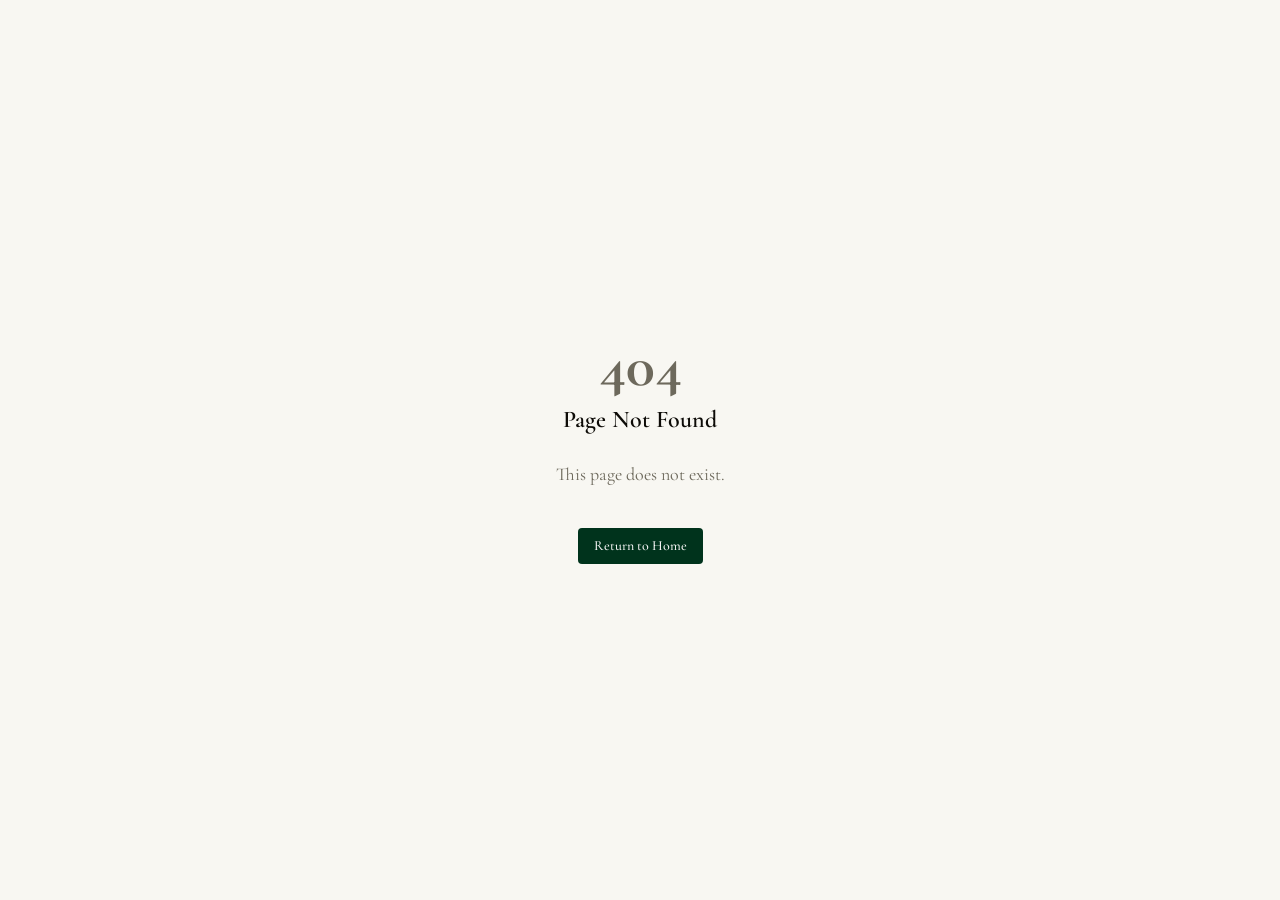
==== index.html @ 04b6746c "init" ====
<!doctype html>
<html lang="en">
  <head>
    <meta charset="UTF-8" />
    <meta name="viewport" content="width=device-width, initial-scale=1.0" />

    <title>Physics Prep</title>
    <meta name="description" content="JEE/NEET physics preparation" />
    <link
      rel="icon"
      type="image/svg+xml"
      href="data:image/svg+xml,<svg xmlns='http://www.w3.org/2000/svg' viewBox='0 0 100 100'><text y='.9em' font-size='90'>⚡</text></svg>"
    />

    <meta property="og:title" content="Physics Prep" />
    <meta property="og:description" content="JEE/NEET physics preparation" />
    <meta property="og:type" content="website" />

    <meta name="twitter:card" content="summary_large_image" />

    <!-- Fonts -->
    <link rel="preconnect" href="https://fonts.googleapis.com" />
    <link rel="preconnect" href="https://fonts.gstatic.com" crossorigin />
    <link
      href="https://fonts.googleapis.com/css2?family=Fira+Code:wght@300..700&family=Geist+Mono:wght@100..900&family=Geist:wght@100..900&family=Inter:ital,opsz,wght@0,14..32,100..900;1,14..32,100..900&family=JetBrains+Mono:ital,wght@0,100..800;1,100..800&family=Montserrat:ital,wght@0,100..900;1,100..900&family=Cormorant+Garamond:ital,wght@0,300;0,400;0,500;0,600;0,700;1,300;1,400;1,500;1,600;1,700&family=Noto+Serif:ital,wght@0,100..900;1,100..900&display=swap"
      rel="stylesheet"
      crossorigin
    />

    <!-- Detect dark mode preference and set the class before next-themes loads. This avoids a flash of unstyled content (FOUC) when the page loads. -->
    <script>
      try {
        let theme = localStorage.getItem("theme");
        if (theme === "system" || !theme) {
          let prefersDark = window.matchMedia(
            "(prefers-color-scheme: dark)",
          ).matches;
          theme = prefersDark ? "dark" : "light";
        }
        document.documentElement.classList.add(theme);
      } catch (e) {}
    </script>
    <script type="module" crossorigin src="/assets/index-CPKyMkZX.js"></script>
    <link rel="stylesheet" crossorigin href="/assets/index-BLelNabx.css">
  </head>
  <body>
    <div id="root"></div>
  </body>
</html>
---- assets/index-BLelNabx.css ----
@layer properties{@supports (((-webkit-hyphens:none)) and (not (margin-trim:inline))) or ((-moz-orient:inline) and (not (color:rgb(from red r g b)))){*,:before,:after,::backdrop{--tw-translate-x:0;--tw-translate-y:0;--tw-translate-z:0;--tw-rotate-x:initial;--tw-rotate-y:initial;--tw-rotate-z:initial;--tw-skew-x:initial;--tw-skew-y:initial;--tw-space-y-reverse:0;--tw-space-x-reverse:0;--tw-divide-y-reverse:0;--tw-border-style:solid;--tw-gradient-position:initial;--tw-gradient-from:#0000;--tw-gradient-via:#0000;--tw-gradient-to:#0000;--tw-gradient-stops:initial;--tw-gradient-via-stops:initial;--tw-gradient-from-position:0%;--tw-gradient-via-position:50%;--tw-gradient-to-position:100%;--tw-leading:initial;--tw-font-weight:initial;--tw-tracking:initial;--tw-ordinal:initial;--tw-slashed-zero:initial;--tw-numeric-figure:initial;--tw-numeric-spacing:initial;--tw-numeric-fraction:initial;--tw-shadow:0 0 #0000;--tw-shadow-color:initial;--tw-shadow-alpha:100%;--tw-inset-shadow:0 0 #0000;--tw-inset-shadow-color:initial;--tw-inset-shadow-alpha:100%;--tw-ring-color:initial;--tw-ring-shadow:0 0 #0000;--tw-inset-ring-color:initial;--tw-inset-ring-shadow:0 0 #0000;--tw-ring-inset:initial;--tw-ring-offset-width:0px;--tw-ring-offset-color:#fff;--tw-ring-offset-shadow:0 0 #0000;--tw-outline-style:solid;--tw-blur:initial;--tw-brightness:initial;--tw-contrast:initial;--tw-grayscale:initial;--tw-hue-rotate:initial;--tw-invert:initial;--tw-opacity:initial;--tw-saturate:initial;--tw-sepia:initial;--tw-drop-shadow:initial;--tw-drop-shadow-color:initial;--tw-drop-shadow-alpha:100%;--tw-drop-shadow-size:initial;--tw-backdrop-blur:initial;--tw-backdrop-brightness:initial;--tw-backdrop-contrast:initial;--tw-backdrop-grayscale:initial;--tw-backdrop-hue-rotate:initial;--tw-backdrop-invert:initial;--tw-backdrop-opacity:initial;--tw-backdrop-saturate:initial;--tw-backdrop-sepia:initial;--tw-duration:initial;--tw-ease:initial;--tw-content:"";--tw-animation-delay:0s;--tw-animation-direction:normal;--tw-animation-duration:initial;--tw-animation-fill-mode:none;--tw-animation-iteration-count:1;--tw-enter-blur:0;--tw-enter-opacity:1;--tw-enter-rotate:0;--tw-enter-scale:1;--tw-enter-translate-x:0;--tw-enter-translate-y:0;--tw-exit-blur:0;--tw-exit-opacity:1;--tw-exit-rotate:0;--tw-exit-scale:1;--tw-exit-translate-x:0;--tw-exit-translate-y:0}}}@layer theme{:root,:host{--color-red-500:oklch(63.7% .237 25.331);--color-red-600:oklch(57.7% .245 27.325);--color-amber-500:oklch(76.9% .188 70.08);--color-amber-600:oklch(66.6% .179 58.318);--color-green-300:oklch(87.1% .15 154.449);--color-blue-600:oklch(54.6% .245 262.881);--color-violet-600:oklch(54.1% .281 293.009);--color-rose-600:oklch(58.6% .253 17.585);--color-black:#000;--color-white:#fff;--spacing:.25rem;--container-xs:20rem;--container-sm:24rem;--container-md:28rem;--container-lg:32rem;--container-xl:36rem;--container-2xl:42rem;--container-3xl:48rem;--container-4xl:56rem;--container-6xl:72rem;--text-xs:.75rem;--text-xs--line-height:calc(1 / .75);--text-sm:.875rem;--text-sm--line-height:calc(1.25 / .875);--text-base:1rem;--text-base--line-height: 1.5 ;--text-lg:1.125rem;--text-lg--line-height:calc(1.75 / 1.125);--text-xl:1.25rem;--text-xl--line-height:calc(1.75 / 1.25);--text-2xl:1.5rem;--text-2xl--line-height:calc(2 / 1.5);--text-3xl:1.875rem;--text-3xl--line-height: 1.2 ;--text-4xl:2.25rem;--text-4xl--line-height:calc(2.5 / 2.25);--text-5xl:3rem;--text-5xl--line-height:1;--text-6xl:3.75rem;--text-6xl--line-height:1;--font-weight-light:300;--font-weight-normal:400;--font-weight-medium:500;--font-weight-semibold:600;--font-weight-bold:700;--tracking-tight:-.025em;--tracking-wide:.025em;--tracking-wider:.05em;--tracking-widest:.1em;--leading-tight:1.25;--leading-snug:1.375;--leading-normal:1.5;--leading-relaxed:1.625;--radius-xs:.125rem;--radius-2xl:1rem;--ease-in-out:cubic-bezier(.4, 0, .2, 1);--animate-spin:spin 1s linear infinite;--animate-ping:ping 1s cubic-bezier(0, 0, .2, 1) infinite;--animate-pulse:pulse 2s cubic-bezier(.4, 0, .6, 1) infinite;--blur-sm:8px;--aspect-video:16 / 9;--default-transition-duration:.15s;--default-transition-timing-function:cubic-bezier(.4, 0, .2, 1);--default-font-family:"Cormorant Garamond", "Noto Serif", ui-serif, Georgia, Cambria, "Times New Roman", Times, serif;--default-mono-font-family:"Geist Mono", ui-monospace, SFMono-Regular, Menlo, Monaco, Consolas, "Liberation Mono", "Courier New", monospace;--color-border:var(--border)}}@layer base{*,:after,:before,::backdrop{box-sizing:border-box;border:0 solid;margin:0;padding:0}::file-selector-button{box-sizing:border-box;border:0 solid;margin:0;padding:0}html,:host{-webkit-text-size-adjust:100%;tab-size:4;line-height:1.5;font-family:var(--default-font-family,ui-sans-serif, system-ui, sans-serif, "Apple Color Emoji", "Segoe UI Emoji", "Segoe UI Symbol", "Noto Color Emoji");font-feature-settings:var(--default-font-feature-settings,normal);font-variation-settings:var(--default-font-variation-settings,normal);-webkit-tap-highlight-color:transparent}hr{height:0;color:inherit;border-top-width:1px}abbr:where([title]){-webkit-text-decoration:underline dotted;text-decoration:underline dotted}h1,h2,h3,h4,h5,h6{font-size:inherit;font-weight:inherit}a{color:inherit;-webkit-text-decoration:inherit;text-decoration:inherit}b,strong{font-weight:bolder}code,kbd,samp,pre{font-family:var(--default-mono-font-family,ui-monospace, SFMono-Regular, Menlo, Monaco, Consolas, "Liberation Mono", "Courier New", monospace);font-feature-settings:var(--default-mono-font-feature-settings,normal);font-variation-settings:var(--default-mono-font-variation-settings,normal);font-size:1em}small{font-size:80%}sub,sup{vertical-align:baseline;font-size:75%;line-height:0;position:relative}sub{bottom:-.25em}sup{top:-.5em}table{text-indent:0;border-color:inherit;border-collapse:collapse}:-moz-focusring{outline:auto}progress{vertical-align:baseline}summary{display:list-item}ol,ul,menu{list-style:none}img,svg,video,canvas,audio,iframe,embed,object{vertical-align:middle;display:block}img,video{max-width:100%;height:auto}button,input,select,optgroup,textarea{font:inherit;font-feature-settings:inherit;font-variation-settings:inherit;letter-spacing:inherit;color:inherit;opacity:1;background-color:#0000;border-radius:0}::file-selector-button{font:inherit;font-feature-settings:inherit;font-variation-settings:inherit;letter-spacing:inherit;color:inherit;opacity:1;background-color:#0000;border-radius:0}:where(select:is([multiple],[size])) optgroup{font-weight:bolder}:where(select:is([multiple],[size])) optgroup option{padding-inline-start:20px}::file-selector-button{margin-inline-end:4px}::placeholder{opacity:1}@supports (not ((-webkit-appearance:-apple-pay-button))) or (contain-intrinsic-size:1px){::placeholder{color:currentColor}@supports (color:color-mix(in lab,red,red)){::placeholder{color:color-mix(in oklab,currentcolor 50%,transparent)}}}textarea{resize:vertical}::-webkit-search-decoration{-webkit-appearance:none}::-webkit-date-and-time-value{min-height:1lh;text-align:inherit}::-webkit-datetime-edit{display:inline-flex}::-webkit-datetime-edit-fields-wrapper{padding:0}::-webkit-datetime-edit{padding-block:0}::-webkit-datetime-edit-year-field{padding-block:0}::-webkit-datetime-edit-month-field{padding-block:0}::-webkit-datetime-edit-day-field{padding-block:0}::-webkit-datetime-edit-hour-field{padding-block:0}::-webkit-datetime-edit-minute-field{padding-block:0}::-webkit-datetime-edit-second-field{padding-block:0}::-webkit-datetime-edit-millisecond-field{padding-block:0}::-webkit-datetime-edit-meridiem-field{padding-block:0}::-webkit-calendar-picker-indicator{line-height:1}:-moz-ui-invalid{box-shadow:none}button,input:where([type=button],[type=reset],[type=submit]){appearance:button}::file-selector-button{appearance:button}::-webkit-inner-spin-button{height:auto}::-webkit-outer-spin-button{height:auto}[hidden]:where(:not([hidden=until-found])){display:none!important}*{border-color:var(--border);outline-color:var(--ring)}@supports (color:color-mix(in lab,red,red)){*{outline-color:color-mix(in oklab,var(--ring) 50%,transparent)}}body{background-color:var(--background);color:var(--foreground)}button:not(:disabled),[role=button]:not(:disabled){cursor:pointer}}@layer components;@layer utilities{.\@container\/card-header{container:card-header/inline-size}.\@container\/field-group{container:field-group/inline-size}.pointer-events-none{pointer-events:none}.invisible{visibility:hidden}.visible{visibility:visible}.sr-only{clip-path:inset(50%);white-space:nowrap;border-width:0;width:1px;height:1px;margin:-1px;padding:0;position:absolute;overflow:hidden}.absolute{position:absolute}.fixed{position:fixed}.relative{position:relative}.sticky{position:sticky}.inset-0{inset:0}.inset-x-0{inset-inline:0}.inset-y-0{inset-block:0}.-top-12{top:calc(var(--spacing) * -12)}.top-0{top:0}.top-1\.5{top:calc(var(--spacing) * 1.5)}.top-1\/2{top:50%}.top-2{top:calc(var(--spacing) * 2)}.top-3\.5{top:calc(var(--spacing) * 3.5)}.top-4{top:calc(var(--spacing) * 4)}.top-5{top:calc(var(--spacing) * 5)}.top-\[1px\]{top:1px}.top-\[50\%\]{top:50%}.top-\[60\%\]{top:60%}.top-full{top:100%}.-right-12{right:calc(var(--spacing) * -12)}.right-0{right:0}.right-1{right:var(--spacing)}.right-2{right:calc(var(--spacing) * 2)}.right-3{right:calc(var(--spacing) * 3)}.right-4{right:calc(var(--spacing) * 4)}.right-6{right:calc(var(--spacing) * 6)}.-bottom-12{bottom:calc(var(--spacing) * -12)}.bottom-0{bottom:0}.bottom-2{bottom:calc(var(--spacing) * 2)}.bottom-8{bottom:calc(var(--spacing) * 8)}.-left-12{left:calc(var(--spacing) * -12)}.left-0{left:0}.left-1\/2{left:50%}.left-2{left:calc(var(--spacing) * 2)}.left-5{left:calc(var(--spacing) * 5)}.left-\[50\%\]{left:50%}.isolate{isolation:isolate}.z-10{z-index:10}.z-20{z-index:20}.z-50{z-index:50}.z-\[1\]{z-index:1}.order-first{order:-9999}.order-last{order:9999}.col-start-2{grid-column-start:2}.row-span-2{grid-row:span 2/span 2}.row-start-1{grid-row-start:1}.m-0\!{margin:0!important}.-mx-1{margin-inline:calc(var(--spacing) * -1)}.mx-2{margin-inline:calc(var(--spacing) * 2)}.mx-3\.5{margin-inline:calc(var(--spacing) * 3.5)}.mx-auto{margin-inline:auto}.-my-2{margin-block:calc(var(--spacing) * -2)}.my-0{margin-block:0}.my-0\.5{margin-block:calc(var(--spacing) * .5)}.my-1{margin-block:var(--spacing)}.-mt-4{margin-top:calc(var(--spacing) * -4)}.mt-1{margin-top:var(--spacing)}.mt-1\.5{margin-top:calc(var(--spacing) * 1.5)}.mt-2{margin-top:calc(var(--spacing) * 2)}.mt-3{margin-top:calc(var(--spacing) * 3)}.mt-4{margin-top:calc(var(--spacing) * 4)}.mt-5{margin-top:calc(var(--spacing) * 5)}.mt-7{margin-top:calc(var(--spacing) * 7)}.mt-8{margin-top:calc(var(--spacing) * 8)}.mt-10{margin-top:calc(var(--spacing) * 10)}.mt-auto{margin-top:auto}.mr-2{margin-right:calc(var(--spacing) * 2)}.mr-8{margin-right:calc(var(--spacing) * 8)}.mb-0\.5{margin-bottom:calc(var(--spacing) * .5)}.mb-1{margin-bottom:var(--spacing)}.mb-2{margin-bottom:calc(var(--spacing) * 2)}.mb-3{margin-bottom:calc(var(--spacing) * 3)}.mb-4{margin-bottom:calc(var(--spacing) * 4)}.mb-5{margin-bottom:calc(var(--spacing) * 5)}.mb-6{margin-bottom:calc(var(--spacing) * 6)}.mb-8{margin-bottom:calc(var(--spacing) * 8)}.mb-10{margin-bottom:calc(var(--spacing) * 10)}.mb-12{margin-bottom:calc(var(--spacing) * 12)}.mb-16{margin-bottom:calc(var(--spacing) * 16)}.-ml-4{margin-left:calc(var(--spacing) * -4)}.ml-1{margin-left:var(--spacing)}.ml-1\.5{margin-left:calc(var(--spacing) * 1.5)}.ml-4{margin-left:calc(var(--spacing) * 4)}.ml-auto{margin-left:auto}.line-clamp-1{-webkit-line-clamp:1;-webkit-box-orient:vertical;display:-webkit-box;overflow:hidden}.line-clamp-2{-webkit-line-clamp:2;-webkit-box-orient:vertical;display:-webkit-box;overflow:hidden}.block{display:block}.flex{display:flex}.grid{display:grid}.hidden{display:none}.inline-block{display:inline-block}.inline-flex{display:inline-flex}.table{display:table}.table-caption{display:table-caption}.table-cell{display:table-cell}.table-row{display:table-row}.field-sizing-content{field-sizing:content}.aspect-square{aspect-ratio:1}.aspect-video{aspect-ratio:var(--aspect-video)}.size-\(--cell-size\){width:var(--cell-size);height:var(--cell-size)}.size-2{width:calc(var(--spacing) * 2);height:calc(var(--spacing) * 2)}.size-2\.5{width:calc(var(--spacing) * 2.5);height:calc(var(--spacing) * 2.5)}.size-3{width:calc(var(--spacing) * 3);height:calc(var(--spacing) * 3)}.size-3\.5{width:calc(var(--spacing) * 3.5);height:calc(var(--spacing) * 3.5)}.size-4{width:calc(var(--spacing) * 4);height:calc(var(--spacing) * 4)}.size-6{width:calc(var(--spacing) * 6);height:calc(var(--spacing) * 6)}.size-7{width:calc(var(--spacing) * 7);height:calc(var(--spacing) * 7)}.size-8{width:calc(var(--spacing) * 8);height:calc(var(--spacing) * 8)}.size-9{width:calc(var(--spacing) * 9);height:calc(var(--spacing) * 9)}.size-10{width:calc(var(--spacing) * 10);height:calc(var(--spacing) * 10)}.size-16{width:calc(var(--spacing) * 16);height:calc(var(--spacing) * 16)}.size-auto{width:auto;height:auto}.size-full{width:100%;height:100%}.h-\(--cell-size\){height:var(--cell-size)}.h-1{height:var(--spacing)}.h-1\.5{height:calc(var(--spacing) * 1.5)}.h-2{height:calc(var(--spacing) * 2)}.h-2\.5{height:calc(var(--spacing) * 2.5)}.h-3{height:calc(var(--spacing) * 3)}.h-4{height:calc(var(--spacing) * 4)}.h-5{height:calc(var(--spacing) * 5)}.h-6{height:calc(var(--spacing) * 6)}.h-7{height:calc(var(--spacing) * 7)}.h-8{height:calc(var(--spacing) * 8)}.h-9{height:calc(var(--spacing) * 9)}.h-10{height:calc(var(--spacing) * 10)}.h-12{height:calc(var(--spacing) * 12)}.h-14{height:calc(var(--spacing) * 14)}.h-\[90vh\]{height:90vh}.h-\[400px\]{height:400px}.h-\[420px\]{height:420px}.h-\[520px\]{height:520px}.h-\[calc\(100\%-1px\)\]{height:calc(100% - 1px)}.h-\[var\(--radix-navigation-menu-viewport-height\)\]{height:var(--radix-navigation-menu-viewport-height)}.h-\[var\(--radix-select-trigger-height\)\]{height:var(--radix-select-trigger-height)}.h-auto{height:auto}.h-full{height:100%}.h-px{height:1px}.h-screen{height:100vh}.h-svh{height:100svh}.max-h-\(--radix-context-menu-content-available-height\){max-height:var(--radix-context-menu-content-available-height)}.max-h-\(--radix-dropdown-menu-content-available-height\){max-height:var(--radix-dropdown-menu-content-available-height)}.max-h-\(--radix-select-content-available-height\){max-height:var(--radix-select-content-available-height)}.max-h-\[300px\]{max-height:300px}.min-h-0{min-height:0}.min-h-4{min-height:calc(var(--spacing) * 4)}.min-h-16{min-height:calc(var(--spacing) * 16)}.min-h-screen{min-height:100vh}.min-h-svh{min-height:100svh}.w-\(--cell-size\){width:var(--cell-size)}.w-\(--sidebar-width\){width:var(--sidebar-width)}.w-0{width:0}.w-1{width:var(--spacing)}.w-2{width:calc(var(--spacing) * 2)}.w-2\.5{width:calc(var(--spacing) * 2.5)}.w-3{width:calc(var(--spacing) * 3)}.w-3\/4{width:75%}.w-4{width:calc(var(--spacing) * 4)}.w-5{width:calc(var(--spacing) * 5)}.w-6{width:calc(var(--spacing) * 6)}.w-8{width:calc(var(--spacing) * 8)}.w-9{width:calc(var(--spacing) * 9)}.w-16{width:calc(var(--spacing) * 16)}.w-40{width:calc(var(--spacing) * 40)}.w-56{width:calc(var(--spacing) * 56)}.w-64{width:calc(var(--spacing) * 64)}.w-72{width:calc(var(--spacing) * 72)}.w-\[52px\]{width:52px}.w-\[100px\]{width:100px}.w-auto{width:auto}.w-fit{width:fit-content}.w-full{width:100%}.w-max{width:max-content}.w-px{width:1px}.max-w-\(--skeleton-width\){max-width:var(--skeleton-width)}.max-w-2xl{max-width:var(--container-2xl)}.max-w-3xl{max-width:var(--container-3xl)}.max-w-4xl{max-width:var(--container-4xl)}.max-w-6xl{max-width:var(--container-6xl)}.max-w-\[calc\(100\%-2rem\)\]{max-width:calc(100% - 2rem)}.max-w-lg{max-width:var(--container-lg)}.max-w-max{max-width:max-content}.max-w-md{max-width:var(--container-md)}.max-w-sm{max-width:var(--container-sm)}.max-w-xl{max-width:var(--container-xl)}.min-w-\(--cell-size\){min-width:var(--cell-size)}.min-w-0{min-width:0}.min-w-5{min-width:calc(var(--spacing) * 5)}.min-w-8{min-width:calc(var(--spacing) * 8)}.min-w-9{min-width:calc(var(--spacing) * 9)}.min-w-10{min-width:calc(var(--spacing) * 10)}.min-w-32{min-width:calc(var(--spacing) * 32)}.min-w-\[8rem\]{min-width:8rem}.min-w-\[12rem\]{min-width:12rem}.min-w-\[var\(--radix-select-trigger-width\)\]{min-width:var(--radix-select-trigger-width)}.flex-1{flex:1}.shrink-0{flex-shrink:0}.grow{flex-grow:1}.grow-0{flex-grow:0}.basis-full{flex-basis:100%}.caption-bottom{caption-side:bottom}.border-collapse{border-collapse:collapse}.origin-\(--radix-context-menu-content-transform-origin\){transform-origin:var(--radix-context-menu-content-transform-origin)}.origin-\(--radix-dropdown-menu-content-transform-origin\){transform-origin:var(--radix-dropdown-menu-content-transform-origin)}.origin-\(--radix-hover-card-content-transform-origin\){transform-origin:var(--radix-hover-card-content-transform-origin)}.origin-\(--radix-menubar-content-transform-origin\){transform-origin:var(--radix-menubar-content-transform-origin)}.origin-\(--radix-popover-content-transform-origin\){transform-origin:var(--radix-popover-content-transform-origin)}.origin-\(--radix-select-content-transform-origin\){transform-origin:var(--radix-select-content-transform-origin)}.origin-\(--radix-tooltip-content-transform-origin\){transform-origin:var(--radix-tooltip-content-transform-origin)}.-translate-x-1\/2{--tw-translate-x: -50% ;translate:var(--tw-translate-x) var(--tw-translate-y)}.-translate-x-px{--tw-translate-x:-1px;translate:var(--tw-translate-x) var(--tw-translate-y)}.translate-x-\[-50\%\]{--tw-translate-x:-50%;translate:var(--tw-translate-x) var(--tw-translate-y)}.translate-x-px{--tw-translate-x:1px;translate:var(--tw-translate-x) var(--tw-translate-y)}.-translate-y-1\/2{--tw-translate-y: -50% ;translate:var(--tw-translate-x) var(--tw-translate-y)}.translate-y-0\.5{--tw-translate-y:calc(var(--spacing) * .5);translate:var(--tw-translate-x) var(--tw-translate-y)}.translate-y-\[-50\%\]{--tw-translate-y:-50%;translate:var(--tw-translate-x) var(--tw-translate-y)}.translate-y-\[calc\(-50\%-2px\)\]{--tw-translate-y: calc(-50% - 2px) ;translate:var(--tw-translate-x) var(--tw-translate-y)}.rotate-45{rotate:45deg}.rotate-90{rotate:90deg}.transform{transform:var(--tw-rotate-x,) var(--tw-rotate-y,) var(--tw-rotate-z,) var(--tw-skew-x,) var(--tw-skew-y,)}.animate-caret-blink{animation:1.25s ease-out infinite caret-blink}.animate-in{animation:enter var(--tw-animation-duration,var(--tw-duration,.15s))var(--tw-ease,ease)var(--tw-animation-delay,0s)var(--tw-animation-iteration-count,1)var(--tw-animation-direction,normal)var(--tw-animation-fill-mode,none)}.animate-ping{animation:var(--animate-ping)}.animate-pulse{animation:var(--animate-pulse)}.animate-spin{animation:var(--animate-spin)}.cursor-default{cursor:default}.cursor-pointer{cursor:pointer}.cursor-text{cursor:text}.touch-none{touch-action:none}.resize-none{resize:none}.scroll-my-1{scroll-margin-block:var(--spacing)}.scroll-py-1{scroll-padding-block:var(--spacing)}.list-disc{list-style-type:disc}.list-none{list-style-type:none}.auto-rows-min{grid-auto-rows:min-content}.grid-cols-\[0_1fr\]{grid-template-columns:0 1fr}.grid-rows-\[auto_1fr\]{grid-template-rows:auto 1fr}.grid-rows-\[auto_auto\]{grid-template-rows:auto auto}.flex-col{flex-direction:column}.flex-col-reverse{flex-direction:column-reverse}.flex-row{flex-direction:row}.flex-wrap{flex-wrap:wrap}.place-content-center{place-content:center}.place-items-center{place-items:center}.items-baseline{align-items:baseline}.items-center{align-items:center}.items-end{align-items:flex-end}.items-start{align-items:flex-start}.items-stretch{align-items:stretch}.justify-between{justify-content:space-between}.justify-center{justify-content:center}.justify-end{justify-content:flex-end}.justify-start{justify-content:flex-start}.justify-items-start{justify-items:start}.gap-0{gap:0}.gap-0\.5{gap:calc(var(--spacing) * .5)}.gap-1{gap:var(--spacing)}.gap-1\.5{gap:calc(var(--spacing) * 1.5)}.gap-2{gap:calc(var(--spacing) * 2)}.gap-2\.5{gap:calc(var(--spacing) * 2.5)}.gap-3{gap:calc(var(--spacing) * 3)}.gap-4{gap:calc(var(--spacing) * 4)}.gap-5{gap:calc(var(--spacing) * 5)}.gap-6{gap:calc(var(--spacing) * 6)}.gap-7{gap:calc(var(--spacing) * 7)}.gap-8{gap:calc(var(--spacing) * 8)}.gap-10{gap:calc(var(--spacing) * 10)}.gap-14{gap:calc(var(--spacing) * 14)}.gap-\[--spacing\(var\(--gap\)\)\]{gap:calc(var(--spacing) * var(--gap))}:where(.space-y-2>:not(:last-child)){--tw-space-y-reverse:0;margin-block-start:calc(calc(var(--spacing) * 2) * var(--tw-space-y-reverse));margin-block-end:calc(calc(var(--spacing) * 2) * calc(1 - var(--tw-space-y-reverse)))}:where(.space-y-2\.5>:not(:last-child)){--tw-space-y-reverse:0;margin-block-start:calc(calc(var(--spacing) * 2.5) * var(--tw-space-y-reverse));margin-block-end:calc(calc(var(--spacing) * 2.5) * calc(1 - var(--tw-space-y-reverse)))}:where(.space-y-3>:not(:last-child)){--tw-space-y-reverse:0;margin-block-start:calc(calc(var(--spacing) * 3) * var(--tw-space-y-reverse));margin-block-end:calc(calc(var(--spacing) * 3) * calc(1 - var(--tw-space-y-reverse)))}:where(.space-y-3\.5>:not(:last-child)){--tw-space-y-reverse:0;margin-block-start:calc(calc(var(--spacing) * 3.5) * var(--tw-space-y-reverse));margin-block-end:calc(calc(var(--spacing) * 3.5) * calc(1 - var(--tw-space-y-reverse)))}:where(.space-y-4>:not(:last-child)){--tw-space-y-reverse:0;margin-block-start:calc(calc(var(--spacing) * 4) * var(--tw-space-y-reverse));margin-block-end:calc(calc(var(--spacing) * 4) * calc(1 - var(--tw-space-y-reverse)))}:where(.space-y-5>:not(:last-child)){--tw-space-y-reverse:0;margin-block-start:calc(calc(var(--spacing) * 5) * var(--tw-space-y-reverse));margin-block-end:calc(calc(var(--spacing) * 5) * calc(1 - var(--tw-space-y-reverse)))}:where(.space-y-6>:not(:last-child)){--tw-space-y-reverse:0;margin-block-start:calc(calc(var(--spacing) * 6) * var(--tw-space-y-reverse));margin-block-end:calc(calc(var(--spacing) * 6) * calc(1 - var(--tw-space-y-reverse)))}:where(.space-y-8>:not(:last-child)){--tw-space-y-reverse:0;margin-block-start:calc(calc(var(--spacing) * 8) * var(--tw-space-y-reverse));margin-block-end:calc(calc(var(--spacing) * 8) * calc(1 - var(--tw-space-y-reverse)))}.gap-x-4{column-gap:calc(var(--spacing) * 4)}:where(.-space-x-2>:not(:last-child)){--tw-space-x-reverse:0;margin-inline-start:calc(calc(var(--spacing) * -2) * var(--tw-space-x-reverse));margin-inline-end:calc(calc(var(--spacing) * -2) * calc(1 - var(--tw-space-x-reverse)))}.gap-y-0\.5{row-gap:calc(var(--spacing) * .5)}.gap-y-2{row-gap:calc(var(--spacing) * 2)}:where(.divide-y>:not(:last-child)){--tw-divide-y-reverse:0;border-bottom-style:var(--tw-border-style);border-top-style:var(--tw-border-style);border-top-width:calc(1px * var(--tw-divide-y-reverse));border-bottom-width:calc(1px * calc(1 - var(--tw-divide-y-reverse)))}:where(.divide-border>:not(:last-child)){border-color:var(--border)}.self-start{align-self:flex-start}.self-stretch{align-self:stretch}.justify-self-end{justify-self:flex-end}.truncate{text-overflow:ellipsis;white-space:nowrap;overflow:hidden}.overflow-auto{overflow:auto}.overflow-hidden{overflow:hidden}.overflow-x-auto{overflow-x:auto}.overflow-x-hidden{overflow-x:hidden}.overflow-y-auto{overflow-y:auto}.rounded-2xl{border-radius:var(--radius-2xl)}.rounded-\[2px\]{border-radius:2px}.rounded-\[4px\]{border-radius:4px}.rounded-\[calc\(var\(--radius\)-5px\)\]{border-radius:calc(var(--radius) - 5px)}.rounded-\[inherit\]{border-radius:inherit}.rounded-full{border-radius:3.40282e38px}.rounded-lg{border-radius:var(--radius)}.rounded-md{border-radius:calc(var(--radius) - 2px)}.rounded-none{border-radius:0}.rounded-sm{border-radius:calc(var(--radius) - 4px)}.rounded-xl{border-radius:calc(var(--radius) + 4px)}.rounded-xs{border-radius:var(--radius-xs)}.rounded-l-md{border-top-left-radius:calc(var(--radius) - 2px);border-bottom-left-radius:calc(var(--radius) - 2px)}.rounded-tl-sm{border-top-left-radius:calc(var(--radius) - 4px)}.rounded-r-md{border-top-right-radius:calc(var(--radius) - 2px);border-bottom-right-radius:calc(var(--radius) - 2px)}.border{border-style:var(--tw-border-style);border-width:1px}.border-0{border-style:var(--tw-border-style);border-width:0}.border-2{border-style:var(--tw-border-style);border-width:2px}.border-\[1\.5px\]{border-style:var(--tw-border-style);border-width:1.5px}.border-y{border-block-style:var(--tw-border-style);border-block-width:1px}.border-t{border-top-style:var(--tw-border-style);border-top-width:1px}.border-r{border-right-style:var(--tw-border-style);border-right-width:1px}.border-b{border-bottom-style:var(--tw-border-style);border-bottom-width:1px}.border-l{border-left-style:var(--tw-border-style);border-left-width:1px}.border-l-2{border-left-style:var(--tw-border-style);border-left-width:2px}.border-dashed{--tw-border-style:dashed;border-style:dashed}.border-\(--color-border\){border-color:var(--color-border)}.border-background\/30{border-color:var(--background)}@supports (color:color-mix(in lab,red,red)){.border-background\/30{border-color:color-mix(in oklab,var(--background) 30%,transparent)}}.border-border,.border-border\/50{border-color:var(--border)}@supports (color:color-mix(in lab,red,red)){.border-border\/50{border-color:color-mix(in oklab,var(--border) 50%,transparent)}}.border-border\/60{border-color:var(--border)}@supports (color:color-mix(in lab,red,red)){.border-border\/60{border-color:color-mix(in oklab,var(--border) 60%,transparent)}}.border-destructive\/50{border-color:var(--destructive)}@supports (color:color-mix(in lab,red,red)){.border-destructive\/50{border-color:color-mix(in oklab,var(--destructive) 50%,transparent)}}.border-input{border-color:var(--input)}.border-primary{border-color:var(--primary)}.border-sidebar-border{border-color:var(--sidebar-border)}.border-transparent{border-color:#0000}.border-t-transparent{border-top-color:#0000}.border-l-transparent{border-left-color:#0000}.bg-\(--color-bg\){background-color:var(--color-bg)}.bg-\[oklch\(0\.13_0\.02_220\)\]{background-color:#01090d}.bg-\[oklch\(0\.38_0\.1_160\)\]{background-color:#005032;background-color:oklch(38% .1 160)}.bg-accent{background-color:var(--accent)}.bg-amber-500{background-color:var(--color-amber-500)}.bg-background,.bg-background\/90{background-color:var(--background)}@supports (color:color-mix(in lab,red,red)){.bg-background\/90{background-color:color-mix(in oklab,var(--background) 90%,transparent)}}.bg-background\/95{background-color:var(--background)}@supports (color:color-mix(in lab,red,red)){.bg-background\/95{background-color:color-mix(in oklab,var(--background) 95%,transparent)}}.bg-black\/50{background-color:#00000080}@supports (color:color-mix(in lab,red,red)){.bg-black\/50{background-color:color-mix(in oklab,var(--color-black) 50%,transparent)}}.bg-border,.bg-border\/40{background-color:var(--border)}@supports (color:color-mix(in lab,red,red)){.bg-border\/40{background-color:color-mix(in oklab,var(--border) 40%,transparent)}}.bg-card{background-color:var(--card)}.bg-destructive,.bg-destructive\/10{background-color:var(--destructive)}@supports (color:color-mix(in lab,red,red)){.bg-destructive\/10{background-color:color-mix(in oklab,var(--destructive) 10%,transparent)}}.bg-foreground{background-color:var(--foreground)}.bg-input{background-color:var(--input)}.bg-muted,.bg-muted\/30{background-color:var(--muted)}@supports (color:color-mix(in lab,red,red)){.bg-muted\/30{background-color:color-mix(in oklab,var(--muted) 30%,transparent)}}.bg-muted\/40{background-color:var(--muted)}@supports (color:color-mix(in lab,red,red)){.bg-muted\/40{background-color:color-mix(in oklab,var(--muted) 40%,transparent)}}.bg-muted\/50{background-color:var(--muted)}@supports (color:color-mix(in lab,red,red)){.bg-muted\/50{background-color:color-mix(in oklab,var(--muted) 50%,transparent)}}.bg-popover{background-color:var(--popover)}.bg-primary{background-color:var(--primary)}.bg-primary-foreground\/20{background-color:var(--primary-foreground)}@supports (color:color-mix(in lab,red,red)){.bg-primary-foreground\/20{background-color:color-mix(in oklab,var(--primary-foreground) 20%,transparent)}}.bg-primary-foreground\/80{background-color:var(--primary-foreground)}@supports (color:color-mix(in lab,red,red)){.bg-primary-foreground\/80{background-color:color-mix(in oklab,var(--primary-foreground) 80%,transparent)}}.bg-primary\/5{background-color:var(--primary)}@supports (color:color-mix(in lab,red,red)){.bg-primary\/5{background-color:color-mix(in oklab,var(--primary) 5%,transparent)}}.bg-primary\/20{background-color:var(--primary)}@supports (color:color-mix(in lab,red,red)){.bg-primary\/20{background-color:color-mix(in oklab,var(--primary) 20%,transparent)}}.bg-red-500{background-color:var(--color-red-500)}.bg-red-600{background-color:var(--color-red-600)}.bg-secondary{background-color:var(--secondary)}.bg-sidebar{background-color:var(--sidebar)}.bg-sidebar-border{background-color:var(--sidebar-border)}.bg-transparent{background-color:#0000}.bg-white{background-color:var(--color-white)}.bg-gradient-to-b{--tw-gradient-position:to bottom in oklab;background-image:linear-gradient(var(--tw-gradient-stops))}.bg-gradient-to-l{--tw-gradient-position:to left in oklab;background-image:linear-gradient(var(--tw-gradient-stops))}.bg-gradient-to-r{--tw-gradient-position:to right in oklab;background-image:linear-gradient(var(--tw-gradient-stops))}.bg-gradient-to-t{--tw-gradient-position:to top in oklab;background-image:linear-gradient(var(--tw-gradient-stops))}.from-background{--tw-gradient-from:var(--background);--tw-gradient-stops:var(--tw-gradient-via-stops,var(--tw-gradient-position), var(--tw-gradient-from) var(--tw-gradient-from-position), var(--tw-gradient-to) var(--tw-gradient-to-position))}.from-background\/30{--tw-gradient-from:var(--background)}@supports (color:color-mix(in lab,red,red)){.from-background\/30{--tw-gradient-from:color-mix(in oklab, var(--background) 30%, transparent)}}.from-background\/30{--tw-gradient-stops:var(--tw-gradient-via-stops,var(--tw-gradient-position), var(--tw-gradient-from) var(--tw-gradient-from-position), var(--tw-gradient-to) var(--tw-gradient-to-position))}.from-background\/70{--tw-gradient-from:var(--background)}@supports (color:color-mix(in lab,red,red)){.from-background\/70{--tw-gradient-from:color-mix(in oklab, var(--background) 70%, transparent)}}.from-background\/70{--tw-gradient-stops:var(--tw-gradient-via-stops,var(--tw-gradient-position), var(--tw-gradient-from) var(--tw-gradient-from-position), var(--tw-gradient-to) var(--tw-gradient-to-position))}.from-foreground\/65{--tw-gradient-from:var(--foreground)}@supports (color:color-mix(in lab,red,red)){.from-foreground\/65{--tw-gradient-from:color-mix(in oklab, var(--foreground) 65%, transparent)}}.from-foreground\/65{--tw-gradient-stops:var(--tw-gradient-via-stops,var(--tw-gradient-position), var(--tw-gradient-from) var(--tw-gradient-from-position), var(--tw-gradient-to) var(--tw-gradient-to-position))}.from-foreground\/70{--tw-gradient-from:var(--foreground)}@supports (color:color-mix(in lab,red,red)){.from-foreground\/70{--tw-gradient-from:color-mix(in oklab, var(--foreground) 70%, transparent)}}.from-foreground\/70{--tw-gradient-stops:var(--tw-gradient-via-stops,var(--tw-gradient-position), var(--tw-gradient-from) var(--tw-gradient-from-position), var(--tw-gradient-to) var(--tw-gradient-to-position))}.from-foreground\/80{--tw-gradient-from:var(--foreground)}@supports (color:color-mix(in lab,red,red)){.from-foreground\/80{--tw-gradient-from:color-mix(in oklab, var(--foreground) 80%, transparent)}}.from-foreground\/80{--tw-gradient-stops:var(--tw-gradient-via-stops,var(--tw-gradient-position), var(--tw-gradient-from) var(--tw-gradient-from-position), var(--tw-gradient-to) var(--tw-gradient-to-position))}.via-background\/85{--tw-gradient-via:var(--background)}@supports (color:color-mix(in lab,red,red)){.via-background\/85{--tw-gradient-via:color-mix(in oklab, var(--background) 85%, transparent)}}.via-background\/85{--tw-gradient-via-stops:var(--tw-gradient-position), var(--tw-gradient-from) var(--tw-gradient-from-position), var(--tw-gradient-via) var(--tw-gradient-via-position), var(--tw-gradient-to) var(--tw-gradient-to-position);--tw-gradient-stops:var(--tw-gradient-via-stops)}.via-foreground\/20{--tw-gradient-via:var(--foreground)}@supports (color:color-mix(in lab,red,red)){.via-foreground\/20{--tw-gradient-via:color-mix(in oklab, var(--foreground) 20%, transparent)}}.via-foreground\/20{--tw-gradient-via-stops:var(--tw-gradient-position), var(--tw-gradient-from) var(--tw-gradient-from-position), var(--tw-gradient-via) var(--tw-gradient-via-position), var(--tw-gradient-to) var(--tw-gradient-to-position);--tw-gradient-stops:var(--tw-gradient-via-stops)}.via-foreground\/25{--tw-gradient-via:var(--foreground)}@supports (color:color-mix(in lab,red,red)){.via-foreground\/25{--tw-gradient-via:color-mix(in oklab, var(--foreground) 25%, transparent)}}.via-foreground\/25{--tw-gradient-via-stops:var(--tw-gradient-position), var(--tw-gradient-from) var(--tw-gradient-from-position), var(--tw-gradient-via) var(--tw-gradient-via-position), var(--tw-gradient-to) var(--tw-gradient-to-position);--tw-gradient-stops:var(--tw-gradient-via-stops)}.via-foreground\/30{--tw-gradient-via:var(--foreground)}@supports (color:color-mix(in lab,red,red)){.via-foreground\/30{--tw-gradient-via:color-mix(in oklab, var(--foreground) 30%, transparent)}}.via-foreground\/30{--tw-gradient-via-stops:var(--tw-gradient-position), var(--tw-gradient-from) var(--tw-gradient-from-position), var(--tw-gradient-via) var(--tw-gradient-via-position), var(--tw-gradient-to) var(--tw-gradient-to-position);--tw-gradient-stops:var(--tw-gradient-via-stops)}.via-transparent{--tw-gradient-via:transparent;--tw-gradient-via-stops:var(--tw-gradient-position), var(--tw-gradient-from) var(--tw-gradient-from-position), var(--tw-gradient-via) var(--tw-gradient-via-position), var(--tw-gradient-to) var(--tw-gradient-to-position);--tw-gradient-stops:var(--tw-gradient-via-stops)}.to-transparent{--tw-gradient-to:transparent;--tw-gradient-stops:var(--tw-gradient-via-stops,var(--tw-gradient-position), var(--tw-gradient-from) var(--tw-gradient-from-position), var(--tw-gradient-to) var(--tw-gradient-to-position))}.fill-current{fill:currentColor}.fill-foreground{fill:var(--foreground)}.fill-primary{fill:var(--primary)}.object-cover{object-fit:cover}.object-center{object-position:center}.object-top{object-position:top}.p-0{padding:0}.p-1{padding:var(--spacing)}.p-2{padding:calc(var(--spacing) * 2)}.p-3{padding:calc(var(--spacing) * 3)}.p-4{padding:calc(var(--spacing) * 4)}.p-6{padding:calc(var(--spacing) * 6)}.p-8{padding:calc(var(--spacing) * 8)}.p-\[3px\]{padding:3px}.p-px{padding:1px}.px-\(--cell-size\){padding-inline:var(--cell-size)}.px-1{padding-inline:var(--spacing)}.px-1\.5{padding-inline:calc(var(--spacing) * 1.5)}.px-2{padding-inline:calc(var(--spacing) * 2)}.px-2\.5{padding-inline:calc(var(--spacing) * 2.5)}.px-3{padding-inline:calc(var(--spacing) * 3)}.px-4{padding-inline:calc(var(--spacing) * 4)}.px-5{padding-inline:calc(var(--spacing) * 5)}.px-6{padding-inline:calc(var(--spacing) * 6)}.px-7{padding-inline:calc(var(--spacing) * 7)}.px-8{padding-inline:calc(var(--spacing) * 8)}.px-12{padding-inline:calc(var(--spacing) * 12)}.py-0{padding-block:0}.py-0\.5{padding-block:calc(var(--spacing) * .5)}.py-1{padding-block:var(--spacing)}.py-1\.5{padding-block:calc(var(--spacing) * 1.5)}.py-2{padding-block:calc(var(--spacing) * 2)}.py-3{padding-block:calc(var(--spacing) * 3)}.py-4{padding-block:calc(var(--spacing) * 4)}.py-5{padding-block:calc(var(--spacing) * 5)}.py-6{padding-block:calc(var(--spacing) * 6)}.py-10{padding-block:calc(var(--spacing) * 10)}.py-24{padding-block:calc(var(--spacing) * 24)}.pt-0{padding-top:0}.pt-3{padding-top:calc(var(--spacing) * 3)}.pt-4{padding-top:calc(var(--spacing) * 4)}.pt-5{padding-top:calc(var(--spacing) * 5)}.pt-8{padding-top:calc(var(--spacing) * 8)}.pt-14{padding-top:calc(var(--spacing) * 14)}.pr-1{padding-right:var(--spacing)}.pr-2{padding-right:calc(var(--spacing) * 2)}.pr-2\.5{padding-right:calc(var(--spacing) * 2.5)}.pr-3{padding-right:calc(var(--spacing) * 3)}.pr-8{padding-right:calc(var(--spacing) * 8)}.pb-3{padding-bottom:calc(var(--spacing) * 3)}.pb-4{padding-bottom:calc(var(--spacing) * 4)}.pb-14{padding-bottom:calc(var(--spacing) * 14)}.pl-2{padding-left:calc(var(--spacing) * 2)}.pl-3{padding-left:calc(var(--spacing) * 3)}.pl-4{padding-left:calc(var(--spacing) * 4)}.pl-6{padding-left:calc(var(--spacing) * 6)}.pl-8{padding-left:calc(var(--spacing) * 8)}.text-center{text-align:center}.text-left{text-align:left}.text-right{text-align:right}.align-middle{vertical-align:middle}.font-mono{font-family:Geist Mono,ui-monospace,SFMono-Regular,Menlo,Monaco,Consolas,Liberation Mono,Courier New,monospace}.font-sans{font-family:Cormorant Garamond,Noto Serif,ui-serif,Georgia,Cambria,Times New Roman,Times,serif}.text-2xl{font-size:var(--text-2xl);line-height:var(--tw-leading,var(--text-2xl--line-height))}.text-3xl{font-size:var(--text-3xl);line-height:var(--tw-leading,var(--text-3xl--line-height))}.text-4xl{font-size:var(--text-4xl);line-height:var(--tw-leading,var(--text-4xl--line-height))}.text-5xl{font-size:var(--text-5xl);line-height:var(--tw-leading,var(--text-5xl--line-height))}.text-6xl{font-size:var(--text-6xl);line-height:var(--tw-leading,var(--text-6xl--line-height))}.text-base{font-size:var(--text-base);line-height:var(--tw-leading,var(--text-base--line-height))}.text-lg{font-size:var(--text-lg);line-height:var(--tw-leading,var(--text-lg--line-height))}.text-sm{font-size:var(--text-sm);line-height:var(--tw-leading,var(--text-sm--line-height))}.text-sm\/relaxed{font-size:var(--text-sm);line-height:var(--leading-relaxed)}.text-xl{font-size:var(--text-xl);line-height:var(--tw-leading,var(--text-xl--line-height))}.text-xs{font-size:var(--text-xs);line-height:var(--tw-leading,var(--text-xs--line-height))}.text-\[0\.8rem\]{font-size:.8rem}.text-\[9px\]{font-size:9px}.text-\[10px\]{font-size:10px}.text-\[11px\]{font-size:11px}.text-\[clamp\(3rem\,9vw\,6\.5rem\)\]{font-size:clamp(3rem,9vw,6.5rem)}.leading-\[1\.05\]{--tw-leading:1.05;line-height:1.05}.leading-none{--tw-leading:1;line-height:1}.leading-normal{--tw-leading:var(--leading-normal);line-height:var(--leading-normal)}.leading-relaxed{--tw-leading:var(--leading-relaxed);line-height:var(--leading-relaxed)}.leading-snug{--tw-leading:var(--leading-snug);line-height:var(--leading-snug)}.leading-tight{--tw-leading:var(--leading-tight);line-height:var(--leading-tight)}.font-bold{--tw-font-weight:var(--font-weight-bold);font-weight:var(--font-weight-bold)}.font-light{--tw-font-weight:var(--font-weight-light);font-weight:var(--font-weight-light)}.font-medium{--tw-font-weight:var(--font-weight-medium);font-weight:var(--font-weight-medium)}.font-normal{--tw-font-weight:var(--font-weight-normal);font-weight:var(--font-weight-normal)}.font-semibold{--tw-font-weight:var(--font-weight-semibold);font-weight:var(--font-weight-semibold)}.tracking-\[0\.2em\]{--tw-tracking:.2em;letter-spacing:.2em}.tracking-\[0\.25em\]{--tw-tracking:.25em;letter-spacing:.25em}.tracking-\[0\.28em\]{--tw-tracking:.28em;letter-spacing:.28em}.tracking-tight{--tw-tracking:var(--tracking-tight);letter-spacing:var(--tracking-tight)}.tracking-wide{--tw-tracking:var(--tracking-wide);letter-spacing:var(--tracking-wide)}.tracking-wider{--tw-tracking:var(--tracking-wider);letter-spacing:var(--tracking-wider)}.tracking-widest{--tw-tracking:var(--tracking-widest);letter-spacing:var(--tracking-widest)}.text-balance{text-wrap:balance}.break-words{overflow-wrap:break-word}.whitespace-nowrap{white-space:nowrap}.whitespace-pre-line{white-space:pre-line}.text-\[oklch\(0\.5_0\.12_300\)\]{color:#6e519d}.text-\[oklch\(0\.5_0\.18_30\)\]{color:#b32517}.text-\[oklch\(0\.38_0\.1_160\)\]{color:#005032;color:oklch(38% .1 160)}.text-\[oklch\(0\.45_0\.15_260\)\]{color:#1c50a7}.text-accent-foreground{color:var(--accent-foreground)}.text-amber-600{color:var(--color-amber-600)}.text-background,.text-background\/40{color:var(--background)}@supports (color:color-mix(in lab,red,red)){.text-background\/40{color:color-mix(in oklab,var(--background) 40%,transparent)}}.text-background\/50{color:var(--background)}@supports (color:color-mix(in lab,red,red)){.text-background\/50{color:color-mix(in oklab,var(--background) 50%,transparent)}}.text-background\/60{color:var(--background)}@supports (color:color-mix(in lab,red,red)){.text-background\/60{color:color-mix(in oklab,var(--background) 60%,transparent)}}.text-blue-600{color:var(--color-blue-600)}.text-card-foreground{color:var(--card-foreground)}.text-current{color:currentColor}.text-destructive{color:var(--destructive)}.text-foreground,.text-foreground\/60{color:var(--foreground)}@supports (color:color-mix(in lab,red,red)){.text-foreground\/60{color:color-mix(in oklab,var(--foreground) 60%,transparent)}}.text-green-300{color:var(--color-green-300)}.text-muted-foreground,.text-muted-foreground\/40{color:var(--muted-foreground)}@supports (color:color-mix(in lab,red,red)){.text-muted-foreground\/40{color:color-mix(in oklab,var(--muted-foreground) 40%,transparent)}}.text-muted-foreground\/45{color:var(--muted-foreground)}@supports (color:color-mix(in lab,red,red)){.text-muted-foreground\/45{color:color-mix(in oklab,var(--muted-foreground) 45%,transparent)}}.text-popover-foreground{color:var(--popover-foreground)}.text-primary{color:var(--primary)}.text-primary-foreground,.text-primary-foreground\/50{color:var(--primary-foreground)}@supports (color:color-mix(in lab,red,red)){.text-primary-foreground\/50{color:color-mix(in oklab,var(--primary-foreground) 50%,transparent)}}.text-primary-foreground\/60{color:var(--primary-foreground)}@supports (color:color-mix(in lab,red,red)){.text-primary-foreground\/60{color:color-mix(in oklab,var(--primary-foreground) 60%,transparent)}}.text-rose-600{color:var(--color-rose-600)}.text-secondary-foreground{color:var(--secondary-foreground)}.text-sidebar-foreground,.text-sidebar-foreground\/70{color:var(--sidebar-foreground)}@supports (color:color-mix(in lab,red,red)){.text-sidebar-foreground\/70{color:color-mix(in oklab,var(--sidebar-foreground) 70%,transparent)}}.text-violet-600{color:var(--color-violet-600)}.text-white{color:var(--color-white)}.text-white\/30{color:#ffffff4d}@supports (color:color-mix(in lab,red,red)){.text-white\/30{color:color-mix(in oklab,var(--color-white) 30%,transparent)}}.text-white\/50{color:#ffffff80}@supports (color:color-mix(in lab,red,red)){.text-white\/50{color:color-mix(in oklab,var(--color-white) 50%,transparent)}}.uppercase{text-transform:uppercase}.italic{font-style:italic}.tabular-nums{--tw-numeric-spacing:tabular-nums;font-variant-numeric:var(--tw-ordinal,) var(--tw-slashed-zero,) var(--tw-numeric-figure,) var(--tw-numeric-spacing,) var(--tw-numeric-fraction,)}.underline-offset-4{text-underline-offset:4px}.opacity-0{opacity:0}.opacity-50{opacity:.5}.opacity-70{opacity:.7}.opacity-75{opacity:.75}.opacity-\[0\.03\]{opacity:.03}.shadow{--tw-shadow:0 1px 3px 0 var(--tw-shadow-color,#0000001a), 0 1px 2px -1px var(--tw-shadow-color,#0000001a);box-shadow:var(--tw-inset-shadow),var(--tw-inset-ring-shadow),var(--tw-ring-offset-shadow),var(--tw-ring-shadow),var(--tw-shadow)}.shadow-2xl{--tw-shadow:0 25px 50px -12px var(--tw-shadow-color,#00000040);box-shadow:var(--tw-inset-shadow),var(--tw-inset-ring-shadow),var(--tw-ring-offset-shadow),var(--tw-ring-shadow),var(--tw-shadow)}.shadow-\[0_0_0_1px_var\(--sidebar-border\)\]{--tw-shadow:0 0 0 1px var(--tw-shadow-color,var(--sidebar-border));box-shadow:var(--tw-inset-shadow),var(--tw-inset-ring-shadow),var(--tw-ring-offset-shadow),var(--tw-ring-shadow),var(--tw-shadow)}.shadow-lg{--tw-shadow:0 10px 15px -3px var(--tw-shadow-color,#0000001a), 0 4px 6px -4px var(--tw-shadow-color,#0000001a);box-shadow:var(--tw-inset-shadow),var(--tw-inset-ring-shadow),var(--tw-ring-offset-shadow),var(--tw-ring-shadow),var(--tw-shadow)}.shadow-md{--tw-shadow:0 4px 6px -1px var(--tw-shadow-color,#0000001a), 0 2px 4px -2px var(--tw-shadow-color,#0000001a);box-shadow:var(--tw-inset-shadow),var(--tw-inset-ring-shadow),var(--tw-ring-offset-shadow),var(--tw-ring-shadow),var(--tw-shadow)}.shadow-none{--tw-shadow:0 0 #0000;box-shadow:var(--tw-inset-shadow),var(--tw-inset-ring-shadow),var(--tw-ring-offset-shadow),var(--tw-ring-shadow),var(--tw-shadow)}.shadow-sm{--tw-shadow:0 1px 3px 0 var(--tw-shadow-color,#0000001a), 0 1px 2px -1px var(--tw-shadow-color,#0000001a);box-shadow:var(--tw-inset-shadow),var(--tw-inset-ring-shadow),var(--tw-ring-offset-shadow),var(--tw-ring-shadow),var(--tw-shadow)}.shadow-xl{--tw-shadow:0 20px 25px -5px var(--tw-shadow-color,#0000001a), 0 8px 10px -6px var(--tw-shadow-color,#0000001a);box-shadow:var(--tw-inset-shadow),var(--tw-inset-ring-shadow),var(--tw-ring-offset-shadow),var(--tw-ring-shadow),var(--tw-shadow)}.shadow-xs{--tw-shadow:0 1px 2px 0 var(--tw-shadow-color,#0000000d);box-shadow:var(--tw-inset-shadow),var(--tw-inset-ring-shadow),var(--tw-ring-offset-shadow),var(--tw-ring-shadow),var(--tw-shadow)}.ring-0{--tw-ring-shadow:var(--tw-ring-inset,) 0 0 0 calc(0px + var(--tw-ring-offset-width)) var(--tw-ring-color,currentcolor);box-shadow:var(--tw-inset-shadow),var(--tw-inset-ring-shadow),var(--tw-ring-offset-shadow),var(--tw-ring-shadow),var(--tw-shadow)}.ring-2{--tw-ring-shadow:var(--tw-ring-inset,) 0 0 0 calc(2px + var(--tw-ring-offset-width)) var(--tw-ring-color,currentcolor);box-shadow:var(--tw-inset-shadow),var(--tw-inset-ring-shadow),var(--tw-ring-offset-shadow),var(--tw-ring-shadow),var(--tw-shadow)}.ring-background{--tw-ring-color:var(--background)}.ring-ring\/50{--tw-ring-color:var(--ring)}@supports (color:color-mix(in lab,red,red)){.ring-ring\/50{--tw-ring-color:color-mix(in oklab, var(--ring) 50%, transparent)}}.ring-sidebar-ring{--tw-ring-color:var(--sidebar-ring)}.ring-offset-background{--tw-ring-offset-color:var(--background)}.outline-hidden{--tw-outline-style:none;outline-style:none}@media(forced-colors:active){.outline-hidden{outline-offset:2px;outline:2px solid #0000}}.outline{outline-style:var(--tw-outline-style);outline-width:1px}.filter{filter:var(--tw-blur,) var(--tw-brightness,) var(--tw-contrast,) var(--tw-grayscale,) var(--tw-hue-rotate,) var(--tw-invert,) var(--tw-saturate,) var(--tw-sepia,) var(--tw-drop-shadow,)}.backdrop-blur-sm{--tw-backdrop-blur:blur(var(--blur-sm));-webkit-backdrop-filter:var(--tw-backdrop-blur,) var(--tw-backdrop-brightness,) var(--tw-backdrop-contrast,) var(--tw-backdrop-grayscale,) var(--tw-backdrop-hue-rotate,) var(--tw-backdrop-invert,) var(--tw-backdrop-opacity,) var(--tw-backdrop-saturate,) var(--tw-backdrop-sepia,);backdrop-filter:var(--tw-backdrop-blur,) var(--tw-backdrop-brightness,) var(--tw-backdrop-contrast,) var(--tw-backdrop-grayscale,) var(--tw-backdrop-hue-rotate,) var(--tw-backdrop-invert,) var(--tw-backdrop-opacity,) var(--tw-backdrop-saturate,) var(--tw-backdrop-sepia,)}.transition{transition-property:color,background-color,border-color,outline-color,text-decoration-color,fill,stroke,--tw-gradient-from,--tw-gradient-via,--tw-gradient-to,opacity,box-shadow,transform,translate,scale,rotate,filter,-webkit-backdrop-filter,backdrop-filter,display,content-visibility,overlay,pointer-events;transition-timing-function:var(--tw-ease,var(--default-transition-timing-function));transition-duration:var(--tw-duration,var(--default-transition-duration))}.transition-\[color\,box-shadow\]{transition-property:color,box-shadow;transition-timing-function:var(--tw-ease,var(--default-transition-timing-function));transition-duration:var(--tw-duration,var(--default-transition-duration))}.transition-\[left\,right\,width\]{transition-property:left,right,width;transition-timing-function:var(--tw-ease,var(--default-transition-timing-function));transition-duration:var(--tw-duration,var(--default-transition-duration))}.transition-\[margin\,opacity\]{transition-property:margin,opacity;transition-timing-function:var(--tw-ease,var(--default-transition-timing-function));transition-duration:var(--tw-duration,var(--default-transition-duration))}.transition-\[width\,height\,padding\]{transition-property:width,height,padding;transition-timing-function:var(--tw-ease,var(--default-transition-timing-function));transition-duration:var(--tw-duration,var(--default-transition-duration))}.transition-\[width\]{transition-property:width;transition-timing-function:var(--tw-ease,var(--default-transition-timing-function));transition-duration:var(--tw-duration,var(--default-transition-duration))}.transition-all{transition-property:all;transition-timing-function:var(--tw-ease,var(--default-transition-timing-function));transition-duration:var(--tw-duration,var(--default-transition-duration))}.transition-colors{transition-property:color,background-color,border-color,outline-color,text-decoration-color,fill,stroke,--tw-gradient-from,--tw-gradient-via,--tw-gradient-to;transition-timing-function:var(--tw-ease,var(--default-transition-timing-function));transition-duration:var(--tw-duration,var(--default-transition-duration))}.transition-opacity{transition-property:opacity;transition-timing-function:var(--tw-ease,var(--default-transition-timing-function));transition-duration:var(--tw-duration,var(--default-transition-duration))}.transition-shadow{transition-property:box-shadow;transition-timing-function:var(--tw-ease,var(--default-transition-timing-function));transition-duration:var(--tw-duration,var(--default-transition-duration))}.transition-transform{transition-property:transform,translate,scale,rotate;transition-timing-function:var(--tw-ease,var(--default-transition-timing-function));transition-duration:var(--tw-duration,var(--default-transition-duration))}.transition-none{transition-property:none}.duration-100{--tw-duration:.1s;transition-duration:.1s}.duration-200{--tw-duration:.2s;transition-duration:.2s}.duration-300{--tw-duration:.3s;transition-duration:.3s}.duration-500{--tw-duration:.5s;transition-duration:.5s}.duration-700{--tw-duration:.7s;transition-duration:.7s}.duration-1000{--tw-duration:1s;transition-duration:1s}.ease-in-out{--tw-ease:var(--ease-in-out);transition-timing-function:var(--ease-in-out)}.ease-linear{--tw-ease:linear;transition-timing-function:linear}.fade-in-0{--tw-enter-opacity:0}.outline-none{--tw-outline-style:none;outline-style:none}.select-none{-webkit-user-select:none;user-select:none}.zoom-in-95{--tw-enter-scale:.95}.\[--cell-size\:--spacing\(8\)\]{--cell-size:calc(var(--spacing) * 8)}.group-focus-within\/menu-item\:opacity-100:is(:where(.group\/menu-item):focus-within *){opacity:1}@media(hover:hover){.group-hover\:text-foreground:is(:where(.group):hover *){color:var(--foreground)}.group-hover\:text-primary:is(:where(.group):hover *){color:var(--primary)}.group-hover\/menu-item\:opacity-100:is(:where(.group\/menu-item):hover *){opacity:1}}.group-has-data-\[sidebar\=menu-action\]\/menu-item\:pr-8:is(:where(.group\/menu-item):has([data-sidebar=menu-action]) *){padding-right:calc(var(--spacing) * 8)}.group-has-data-\[size\=lg\]\/avatar-group\:size-10:is(:where(.group\/avatar-group):has([data-size=lg]) *){width:calc(var(--spacing) * 10);height:calc(var(--spacing) * 10)}.group-has-data-\[size\=sm\]\/avatar-group\:size-6:is(:where(.group\/avatar-group):has([data-size=sm]) *){width:calc(var(--spacing) * 6);height:calc(var(--spacing) * 6)}.group-has-\[\[data-orientation\=horizontal\]\]\/field\:text-balance:is(:where(.group\/field):has([data-orientation=horizontal]) *){text-wrap:balance}.group-has-\[\[data-slot\=item-description\]\]\/item\:translate-y-0\.5:is(:where(.group\/item):has([data-slot=item-description]) *){--tw-translate-y:calc(var(--spacing) * .5);translate:var(--tw-translate-x) var(--tw-translate-y)}.group-has-\[\[data-slot\=item-description\]\]\/item\:self-start:is(:where(.group\/item):has([data-slot=item-description]) *){align-self:flex-start}.group-has-\[\>input\]\/input-group\:pt-2\.5:is(:where(.group\/input-group):has(>input) *){padding-top:calc(var(--spacing) * 2.5)}.group-has-\[\>input\]\/input-group\:pb-2\.5:is(:where(.group\/input-group):has(>input) *){padding-bottom:calc(var(--spacing) * 2.5)}.group-data-\[collapsible\=icon\]\:-mt-8:is(:where(.group)[data-collapsible=icon] *){margin-top:calc(var(--spacing) * -8)}.group-data-\[collapsible\=icon\]\:hidden:is(:where(.group)[data-collapsible=icon] *){display:none}.group-data-\[collapsible\=icon\]\:size-8\!:is(:where(.group)[data-collapsible=icon] *){width:calc(var(--spacing) * 8)!important;height:calc(var(--spacing) * 8)!important}.group-data-\[collapsible\=icon\]\:w-\(--sidebar-width-icon\):is(:where(.group)[data-collapsible=icon] *){width:var(--sidebar-width-icon)}.group-data-\[collapsible\=icon\]\:w-\[calc\(var\(--sidebar-width-icon\)\+\(--spacing\(4\)\)\)\]:is(:where(.group)[data-collapsible=icon] *){width:calc(var(--sidebar-width-icon) + (calc(var(--spacing) * 4)))}.group-data-\[collapsible\=icon\]\:w-\[calc\(var\(--sidebar-width-icon\)\+\(--spacing\(4\)\)\+2px\)\]:is(:where(.group)[data-collapsible=icon] *){width:calc(var(--sidebar-width-icon) + (calc(var(--spacing) * 4)) + 2px)}.group-data-\[collapsible\=icon\]\:overflow-hidden:is(:where(.group)[data-collapsible=icon] *){overflow:hidden}.group-data-\[collapsible\=icon\]\:p-0\!:is(:where(.group)[data-collapsible=icon] *){padding:0!important}.group-data-\[collapsible\=icon\]\:p-2\!:is(:where(.group)[data-collapsible=icon] *){padding:calc(var(--spacing) * 2)!important}.group-data-\[collapsible\=icon\]\:opacity-0:is(:where(.group)[data-collapsible=icon] *){opacity:0}.group-data-\[collapsible\=offcanvas\]\:-right-\(--sidebar-width\):is(:where(.group)[data-collapsible=offcanvas] *){right:calc(var(--sidebar-width) * -1)}.group-data-\[collapsible\=offcanvas\]\:-left-\(--sidebar-width\):is(:where(.group)[data-collapsible=offcanvas] *){left:calc(var(--sidebar-width) * -1)}.group-data-\[collapsible\=offcanvas\]\:w-0:is(:where(.group)[data-collapsible=offcanvas] *){width:0}.group-data-\[collapsible\=offcanvas\]\:translate-x-0:is(:where(.group)[data-collapsible=offcanvas] *){--tw-translate-x:0;translate:var(--tw-translate-x) var(--tw-translate-y)}.group-data-\[disabled\=true\]\:pointer-events-none:is(:where(.group)[data-disabled=true] *){pointer-events:none}.group-data-\[disabled\=true\]\:opacity-50:is(:where(.group)[data-disabled=true] *),.group-data-\[disabled\=true\]\/field\:opacity-50:is(:where(.group\/field)[data-disabled=true] *),.group-data-\[disabled\=true\]\/input-group\:opacity-50:is(:where(.group\/input-group)[data-disabled=true] *){opacity:.5}.group-data-\[focused\=true\]\/day\:relative:is(:where(.group\/day)[data-focused=true] *){position:relative}.group-data-\[focused\=true\]\/day\:z-10:is(:where(.group\/day)[data-focused=true] *){z-index:10}.group-data-\[focused\=true\]\/day\:border-ring:is(:where(.group\/day)[data-focused=true] *){border-color:var(--ring)}.group-data-\[focused\=true\]\/day\:ring-\[3px\]:is(:where(.group\/day)[data-focused=true] *){--tw-ring-shadow:var(--tw-ring-inset,) 0 0 0 calc(3px + var(--tw-ring-offset-width)) var(--tw-ring-color,currentcolor);box-shadow:var(--tw-inset-shadow),var(--tw-inset-ring-shadow),var(--tw-ring-offset-shadow),var(--tw-ring-shadow),var(--tw-shadow)}.group-data-\[focused\=true\]\/day\:ring-ring\/50:is(:where(.group\/day)[data-focused=true] *){--tw-ring-color:var(--ring)}@supports (color:color-mix(in lab,red,red)){.group-data-\[focused\=true\]\/day\:ring-ring\/50:is(:where(.group\/day)[data-focused=true] *){--tw-ring-color:color-mix(in oklab, var(--ring) 50%, transparent)}}.group-data-\[orientation\=horizontal\]\/tabs\:h-9:is(:where(.group\/tabs)[data-orientation=horizontal] *){height:calc(var(--spacing) * 9)}.group-data-\[orientation\=vertical\]\/tabs\:h-fit:is(:where(.group\/tabs)[data-orientation=vertical] *){height:fit-content}.group-data-\[orientation\=vertical\]\/tabs\:w-full:is(:where(.group\/tabs)[data-orientation=vertical] *){width:100%}.group-data-\[orientation\=vertical\]\/tabs\:flex-col:is(:where(.group\/tabs)[data-orientation=vertical] *){flex-direction:column}.group-data-\[orientation\=vertical\]\/tabs\:justify-start:is(:where(.group\/tabs)[data-orientation=vertical] *){justify-content:flex-start}.group-data-\[side\=left\]\:-right-4:is(:where(.group)[data-side=left] *){right:calc(var(--spacing) * -4)}.group-data-\[side\=left\]\:border-r:is(:where(.group)[data-side=left] *){border-right-style:var(--tw-border-style);border-right-width:1px}.group-data-\[side\=right\]\:left-0:is(:where(.group)[data-side=right] *){left:0}.group-data-\[side\=right\]\:rotate-180:is(:where(.group)[data-side=right] *){rotate:180deg}.group-data-\[side\=right\]\:border-l:is(:where(.group)[data-side=right] *){border-left-style:var(--tw-border-style);border-left-width:1px}.group-data-\[size\=default\]\/avatar\:size-2\.5:is(:where(.group\/avatar)[data-size=default] *){width:calc(var(--spacing) * 2.5);height:calc(var(--spacing) * 2.5)}.group-data-\[size\=default\]\/switch\:size-4:is(:where(.group\/switch)[data-size=default] *){width:calc(var(--spacing) * 4);height:calc(var(--spacing) * 4)}.group-data-\[size\=lg\]\/avatar\:size-3:is(:where(.group\/avatar)[data-size=lg] *){width:calc(var(--spacing) * 3);height:calc(var(--spacing) * 3)}.group-data-\[size\=sm\]\/alert-dialog-content\:grid:is(:where(.group\/alert-dialog-content)[data-size=sm] *){display:grid}.group-data-\[size\=sm\]\/alert-dialog-content\:grid-cols-2:is(:where(.group\/alert-dialog-content)[data-size=sm] *){grid-template-columns:repeat(2,minmax(0,1fr))}.group-data-\[size\=sm\]\/avatar\:size-2:is(:where(.group\/avatar)[data-size=sm] *){width:calc(var(--spacing) * 2);height:calc(var(--spacing) * 2)}.group-data-\[size\=sm\]\/avatar\:text-xs:is(:where(.group\/avatar)[data-size=sm] *){font-size:var(--text-xs);line-height:var(--tw-leading,var(--text-xs--line-height))}.group-data-\[size\=sm\]\/switch\:size-3:is(:where(.group\/switch)[data-size=sm] *){width:calc(var(--spacing) * 3);height:calc(var(--spacing) * 3)}.group-data-\[state\=open\]\:rotate-180:is(:where(.group)[data-state=open] *){rotate:180deg}.group-data-\[variant\=floating\]\:rounded-lg:is(:where(.group)[data-variant=floating] *){border-radius:var(--radius)}.group-data-\[variant\=floating\]\:border:is(:where(.group)[data-variant=floating] *){border-style:var(--tw-border-style);border-width:1px}.group-data-\[variant\=floating\]\:border-sidebar-border:is(:where(.group)[data-variant=floating] *){border-color:var(--sidebar-border)}.group-data-\[variant\=floating\]\:shadow-sm:is(:where(.group)[data-variant=floating] *){--tw-shadow:0 1px 3px 0 var(--tw-shadow-color,#0000001a), 0 1px 2px -1px var(--tw-shadow-color,#0000001a);box-shadow:var(--tw-inset-shadow),var(--tw-inset-ring-shadow),var(--tw-ring-offset-shadow),var(--tw-ring-shadow),var(--tw-shadow)}.group-data-\[variant\=line\]\/tabs-list\:bg-transparent:is(:where(.group\/tabs-list)[data-variant=line] *){background-color:#0000}.group-data-\[variant\=outline\]\/field-group\:-mb-2:is(:where(.group\/field-group)[data-variant=outline] *){margin-bottom:calc(var(--spacing) * -2)}.group-data-\[vaul-drawer-direction\=bottom\]\/drawer-content\:block:is(:where(.group\/drawer-content)[data-vaul-drawer-direction=bottom] *){display:block}.group-data-\[vaul-drawer-direction\=bottom\]\/drawer-content\:text-center:is(:where(.group\/drawer-content)[data-vaul-drawer-direction=bottom] *),.group-data-\[vaul-drawer-direction\=top\]\/drawer-content\:text-center:is(:where(.group\/drawer-content)[data-vaul-drawer-direction=top] *){text-align:center}.group-data-\[viewport\=false\]\/navigation-menu\:top-full:is(:where(.group\/navigation-menu)[data-viewport=false] *){top:100%}.group-data-\[viewport\=false\]\/navigation-menu\:mt-1\.5:is(:where(.group\/navigation-menu)[data-viewport=false] *){margin-top:calc(var(--spacing) * 1.5)}.group-data-\[viewport\=false\]\/navigation-menu\:overflow-hidden:is(:where(.group\/navigation-menu)[data-viewport=false] *){overflow:hidden}.group-data-\[viewport\=false\]\/navigation-menu\:rounded-md:is(:where(.group\/navigation-menu)[data-viewport=false] *){border-radius:calc(var(--radius) - 2px)}.group-data-\[viewport\=false\]\/navigation-menu\:border:is(:where(.group\/navigation-menu)[data-viewport=false] *){border-style:var(--tw-border-style);border-width:1px}.group-data-\[viewport\=false\]\/navigation-menu\:bg-popover:is(:where(.group\/navigation-menu)[data-viewport=false] *){background-color:var(--popover)}.group-data-\[viewport\=false\]\/navigation-menu\:text-popover-foreground:is(:where(.group\/navigation-menu)[data-viewport=false] *){color:var(--popover-foreground)}.group-data-\[viewport\=false\]\/navigation-menu\:shadow:is(:where(.group\/navigation-menu)[data-viewport=false] *){--tw-shadow:0 1px 3px 0 var(--tw-shadow-color,#0000001a), 0 1px 2px -1px var(--tw-shadow-color,#0000001a);box-shadow:var(--tw-inset-shadow),var(--tw-inset-ring-shadow),var(--tw-ring-offset-shadow),var(--tw-ring-shadow),var(--tw-shadow)}.group-data-\[viewport\=false\]\/navigation-menu\:duration-200:is(:where(.group\/navigation-menu)[data-viewport=false] *){--tw-duration:.2s;transition-duration:.2s}@media(hover:hover){.peer-hover\/menu-button\:text-sidebar-accent-foreground:is(:where(.peer\/menu-button):hover~*){color:var(--sidebar-accent-foreground)}}.peer-disabled\:cursor-not-allowed:is(:where(.peer):disabled~*){cursor:not-allowed}.peer-disabled\:opacity-50:is(:where(.peer):disabled~*){opacity:.5}.peer-data-\[active\=true\]\/menu-button\:text-sidebar-accent-foreground:is(:where(.peer\/menu-button)[data-active=true]~*){color:var(--sidebar-accent-foreground)}.peer-data-\[size\=default\]\/menu-button\:top-1\.5:is(:where(.peer\/menu-button)[data-size=default]~*){top:calc(var(--spacing) * 1.5)}.peer-data-\[size\=lg\]\/menu-button\:top-2\.5:is(:where(.peer\/menu-button)[data-size=lg]~*){top:calc(var(--spacing) * 2.5)}.peer-data-\[size\=sm\]\/menu-button\:top-1:is(:where(.peer\/menu-button)[data-size=sm]~*){top:var(--spacing)}.selection\:bg-primary ::selection{background-color:var(--primary)}.selection\:bg-primary::selection{background-color:var(--primary)}.selection\:text-primary-foreground ::selection{color:var(--primary-foreground)}.selection\:text-primary-foreground::selection{color:var(--primary-foreground)}.file\:inline-flex::file-selector-button{display:inline-flex}.file\:h-7::file-selector-button{height:calc(var(--spacing) * 7)}.file\:border-0::file-selector-button{border-style:var(--tw-border-style);border-width:0}.file\:bg-transparent::file-selector-button{background-color:#0000}.file\:text-sm::file-selector-button{font-size:var(--text-sm);line-height:var(--tw-leading,var(--text-sm--line-height))}.file\:font-medium::file-selector-button{--tw-font-weight:var(--font-weight-medium);font-weight:var(--font-weight-medium)}.file\:text-foreground::file-selector-button{color:var(--foreground)}.placeholder\:text-muted-foreground::placeholder{color:var(--muted-foreground)}.after\:absolute:after{content:var(--tw-content);position:absolute}.after\:-inset-2:after{content:var(--tw-content);inset:calc(var(--spacing) * -2)}.after\:inset-y-0:after{content:var(--tw-content);inset-block:0}.after\:left-1\/2:after{content:var(--tw-content);left:50%}.after\:w-1:after{content:var(--tw-content);width:var(--spacing)}.after\:w-\[2px\]:after{content:var(--tw-content);width:2px}.after\:-translate-x-1\/2:after{content:var(--tw-content);--tw-translate-x: -50% ;translate:var(--tw-translate-x) var(--tw-translate-y)}.after\:bg-foreground:after{content:var(--tw-content);background-color:var(--foreground)}.after\:opacity-0:after{content:var(--tw-content);opacity:0}.after\:transition-opacity:after{content:var(--tw-content);transition-property:opacity;transition-timing-function:var(--tw-ease,var(--default-transition-timing-function));transition-duration:var(--tw-duration,var(--default-transition-duration))}.group-data-\[collapsible\=offcanvas\]\:after\:left-full:is(:where(.group)[data-collapsible=offcanvas] *):after{content:var(--tw-content);left:100%}.group-data-\[orientation\=horizontal\]\/tabs\:after\:inset-x-0:is(:where(.group\/tabs)[data-orientation=horizontal] *):after{content:var(--tw-content);inset-inline:0}.group-data-\[orientation\=horizontal\]\/tabs\:after\:bottom-\[-5px\]:is(:where(.group\/tabs)[data-orientation=horizontal] *):after{content:var(--tw-content);bottom:-5px}.group-data-\[orientation\=horizontal\]\/tabs\:after\:h-0\.5:is(:where(.group\/tabs)[data-orientation=horizontal] *):after{content:var(--tw-content);height:calc(var(--spacing) * .5)}.group-data-\[orientation\=vertical\]\/tabs\:after\:inset-y-0:is(:where(.group\/tabs)[data-orientation=vertical] *):after{content:var(--tw-content);inset-block:0}.group-data-\[orientation\=vertical\]\/tabs\:after\:-right-1:is(:where(.group\/tabs)[data-orientation=vertical] *):after{content:var(--tw-content);right:calc(var(--spacing) * -1)}.group-data-\[orientation\=vertical\]\/tabs\:after\:w-0\.5:is(:where(.group\/tabs)[data-orientation=vertical] *):after{content:var(--tw-content);width:calc(var(--spacing) * .5)}.first\:rounded-l-md:first-child{border-top-left-radius:calc(var(--radius) - 2px);border-bottom-left-radius:calc(var(--radius) - 2px)}.first\:border-l:first-child{border-left-style:var(--tw-border-style);border-left-width:1px}.last\:mt-0:last-child{margin-top:0}.last\:rounded-r-md:last-child{border-top-right-radius:calc(var(--radius) - 2px);border-bottom-right-radius:calc(var(--radius) - 2px)}.last\:border-b-0:last-child{border-bottom-style:var(--tw-border-style);border-bottom-width:0}@media(hover:hover){.hover\:bg-accent:hover{background-color:var(--accent)}.hover\:bg-background\/10:hover{background-color:var(--background)}@supports (color:color-mix(in lab,red,red)){.hover\:bg-background\/10:hover{background-color:color-mix(in oklab,var(--background) 10%,transparent)}}.hover\:bg-destructive\/90:hover{background-color:var(--destructive)}@supports (color:color-mix(in lab,red,red)){.hover\:bg-destructive\/90:hover{background-color:color-mix(in oklab,var(--destructive) 90%,transparent)}}.hover\:bg-muted:hover,.hover\:bg-muted\/50:hover{background-color:var(--muted)}@supports (color:color-mix(in lab,red,red)){.hover\:bg-muted\/50:hover{background-color:color-mix(in oklab,var(--muted) 50%,transparent)}}.hover\:bg-primary\/90:hover{background-color:var(--primary)}@supports (color:color-mix(in lab,red,red)){.hover\:bg-primary\/90:hover{background-color:color-mix(in oklab,var(--primary) 90%,transparent)}}.hover\:bg-secondary\/80:hover{background-color:var(--secondary)}@supports (color:color-mix(in lab,red,red)){.hover\:bg-secondary\/80:hover{background-color:color-mix(in oklab,var(--secondary) 80%,transparent)}}.hover\:bg-sidebar-accent:hover{background-color:var(--sidebar-accent)}.hover\:bg-white\/90:hover{background-color:#ffffffe6}@supports (color:color-mix(in lab,red,red)){.hover\:bg-white\/90:hover{background-color:color-mix(in oklab,var(--color-white) 90%,transparent)}}.hover\:text-accent-foreground:hover{color:var(--accent-foreground)}.hover\:text-background:hover{color:var(--background)}.hover\:text-foreground:hover{color:var(--foreground)}.hover\:text-muted-foreground:hover{color:var(--muted-foreground)}.hover\:text-sidebar-accent-foreground:hover{color:var(--sidebar-accent-foreground)}.hover\:underline:hover{text-decoration-line:underline}.hover\:opacity-100:hover{opacity:1}.hover\:shadow-\[0_0_0_1px_var\(--sidebar-accent\)\]:hover{--tw-shadow:0 0 0 1px var(--tw-shadow-color,var(--sidebar-accent));box-shadow:var(--tw-inset-shadow),var(--tw-inset-ring-shadow),var(--tw-ring-offset-shadow),var(--tw-ring-shadow),var(--tw-shadow)}.hover\:shadow-md:hover{--tw-shadow:0 4px 6px -1px var(--tw-shadow-color,#0000001a), 0 2px 4px -2px var(--tw-shadow-color,#0000001a);box-shadow:var(--tw-inset-shadow),var(--tw-inset-ring-shadow),var(--tw-ring-offset-shadow),var(--tw-ring-shadow),var(--tw-shadow)}.hover\:ring-4:hover{--tw-ring-shadow:var(--tw-ring-inset,) 0 0 0 calc(4px + var(--tw-ring-offset-width)) var(--tw-ring-color,currentcolor);box-shadow:var(--tw-inset-shadow),var(--tw-inset-ring-shadow),var(--tw-ring-offset-shadow),var(--tw-ring-shadow),var(--tw-shadow)}.hover\:group-data-\[collapsible\=offcanvas\]\:bg-sidebar:hover:is(:where(.group)[data-collapsible=offcanvas] *){background-color:var(--sidebar)}.hover\:after\:bg-sidebar-border:hover:after{content:var(--tw-content);background-color:var(--sidebar-border)}}.focus\:z-10:focus{z-index:10}.focus\:bg-accent:focus{background-color:var(--accent)}.focus\:text-accent-foreground:focus{color:var(--accent-foreground)}.focus\:ring-2:focus{--tw-ring-shadow:var(--tw-ring-inset,) 0 0 0 calc(2px + var(--tw-ring-offset-width)) var(--tw-ring-color,currentcolor);box-shadow:var(--tw-inset-shadow),var(--tw-inset-ring-shadow),var(--tw-ring-offset-shadow),var(--tw-ring-shadow),var(--tw-shadow)}.focus\:ring-ring:focus{--tw-ring-color:var(--ring)}.focus\:ring-offset-2:focus{--tw-ring-offset-width:2px;--tw-ring-offset-shadow:var(--tw-ring-inset,) 0 0 0 var(--tw-ring-offset-width) var(--tw-ring-offset-color)}.focus\:outline-hidden:focus{--tw-outline-style:none;outline-style:none}@media(forced-colors:active){.focus\:outline-hidden:focus{outline-offset:2px;outline:2px solid #0000}}.focus-visible\:z-10:focus-visible{z-index:10}.focus-visible\:border-ring:focus-visible{border-color:var(--ring)}.focus-visible\:ring-0:focus-visible{--tw-ring-shadow:var(--tw-ring-inset,) 0 0 0 calc(0px + var(--tw-ring-offset-width)) var(--tw-ring-color,currentcolor);box-shadow:var(--tw-inset-shadow),var(--tw-inset-ring-shadow),var(--tw-ring-offset-shadow),var(--tw-ring-shadow),var(--tw-shadow)}.focus-visible\:ring-1:focus-visible{--tw-ring-shadow:var(--tw-ring-inset,) 0 0 0 calc(1px + var(--tw-ring-offset-width)) var(--tw-ring-color,currentcolor);box-shadow:var(--tw-inset-shadow),var(--tw-inset-ring-shadow),var(--tw-ring-offset-shadow),var(--tw-ring-shadow),var(--tw-shadow)}.focus-visible\:ring-2:focus-visible{--tw-ring-shadow:var(--tw-ring-inset,) 0 0 0 calc(2px + var(--tw-ring-offset-width)) var(--tw-ring-color,currentcolor);box-shadow:var(--tw-inset-shadow),var(--tw-inset-ring-shadow),var(--tw-ring-offset-shadow),var(--tw-ring-shadow),var(--tw-shadow)}.focus-visible\:ring-4:focus-visible{--tw-ring-shadow:var(--tw-ring-inset,) 0 0 0 calc(4px + var(--tw-ring-offset-width)) var(--tw-ring-color,currentcolor);box-shadow:var(--tw-inset-shadow),var(--tw-inset-ring-shadow),var(--tw-ring-offset-shadow),var(--tw-ring-shadow),var(--tw-shadow)}.focus-visible\:ring-\[3px\]:focus-visible{--tw-ring-shadow:var(--tw-ring-inset,) 0 0 0 calc(3px + var(--tw-ring-offset-width)) var(--tw-ring-color,currentcolor);box-shadow:var(--tw-inset-shadow),var(--tw-inset-ring-shadow),var(--tw-ring-offset-shadow),var(--tw-ring-shadow),var(--tw-shadow)}.focus-visible\:ring-destructive\/20:focus-visible{--tw-ring-color:var(--destructive)}@supports (color:color-mix(in lab,red,red)){.focus-visible\:ring-destructive\/20:focus-visible{--tw-ring-color:color-mix(in oklab, var(--destructive) 20%, transparent)}}.focus-visible\:ring-ring:focus-visible,.focus-visible\:ring-ring\/50:focus-visible{--tw-ring-color:var(--ring)}@supports (color:color-mix(in lab,red,red)){.focus-visible\:ring-ring\/50:focus-visible{--tw-ring-color:color-mix(in oklab, var(--ring) 50%, transparent)}}.focus-visible\:ring-offset-1:focus-visible{--tw-ring-offset-width:1px;--tw-ring-offset-shadow:var(--tw-ring-inset,) 0 0 0 var(--tw-ring-offset-width) var(--tw-ring-offset-color)}.focus-visible\:outline-hidden:focus-visible{--tw-outline-style:none;outline-style:none}@media(forced-colors:active){.focus-visible\:outline-hidden:focus-visible{outline-offset:2px;outline:2px solid #0000}}.focus-visible\:outline-1:focus-visible{outline-style:var(--tw-outline-style);outline-width:1px}.focus-visible\:outline-ring:focus-visible{outline-color:var(--ring)}.active\:bg-sidebar-accent:active{background-color:var(--sidebar-accent)}.active\:text-sidebar-accent-foreground:active{color:var(--sidebar-accent-foreground)}.disabled\:pointer-events-none:disabled{pointer-events:none}.disabled\:cursor-not-allowed:disabled{cursor:not-allowed}.disabled\:opacity-50:disabled{opacity:.5}:where([data-side=left]) .in-data-\[side\=left\]\:cursor-w-resize{cursor:w-resize}:where([data-side=right]) .in-data-\[side\=right\]\:cursor-e-resize{cursor:e-resize}.has-focus\:border-ring:has(:focus){border-color:var(--ring)}.has-focus\:ring-\[3px\]:has(:focus){--tw-ring-shadow:var(--tw-ring-inset,) 0 0 0 calc(3px + var(--tw-ring-offset-width)) var(--tw-ring-color,currentcolor);box-shadow:var(--tw-inset-shadow),var(--tw-inset-ring-shadow),var(--tw-ring-offset-shadow),var(--tw-ring-shadow),var(--tw-shadow)}.has-focus\:ring-ring\/50:has(:focus){--tw-ring-color:var(--ring)}@supports (color:color-mix(in lab,red,red)){.has-focus\:ring-ring\/50:has(:focus){--tw-ring-color:color-mix(in oklab, var(--ring) 50%, transparent)}}.has-disabled\:opacity-50:has(:disabled){opacity:.5}.has-aria-expanded\:bg-muted\/50:has([aria-expanded=true]){background-color:var(--muted)}@supports (color:color-mix(in lab,red,red)){.has-aria-expanded\:bg-muted\/50:has([aria-expanded=true]){background-color:color-mix(in oklab,var(--muted) 50%,transparent)}}.has-data-\[slot\=alert-dialog-media\]\:grid-rows-\[auto_auto_1fr\]:has([data-slot=alert-dialog-media]){grid-template-rows:auto auto 1fr}.has-data-\[slot\=alert-dialog-media\]\:gap-x-6:has([data-slot=alert-dialog-media]){column-gap:calc(var(--spacing) * 6)}.has-data-\[slot\=card-action\]\:grid-cols-\[1fr_auto\]:has([data-slot=card-action]){grid-template-columns:1fr auto}.has-data-\[state\=checked\]\:border-primary:has([data-state=checked]){border-color:var(--primary)}.has-data-\[state\=checked\]\:bg-primary\/5:has([data-state=checked]){background-color:var(--primary)}@supports (color:color-mix(in lab,red,red)){.has-data-\[state\=checked\]\:bg-primary\/5:has([data-state=checked]){background-color:color-mix(in oklab,var(--primary) 5%,transparent)}}.has-data-\[variant\=inset\]\:bg-sidebar:has([data-variant=inset]){background-color:var(--sidebar)}.has-\[\[data-slot\=input-group-control\]\:focus-visible\]\:border-ring:has([data-slot=input-group-control]:focus-visible){border-color:var(--ring)}.has-\[\[data-slot\=input-group-control\]\:focus-visible\]\:ring-\[3px\]:has([data-slot=input-group-control]:focus-visible){--tw-ring-shadow:var(--tw-ring-inset,) 0 0 0 calc(3px + var(--tw-ring-offset-width)) var(--tw-ring-color,currentcolor);box-shadow:var(--tw-inset-shadow),var(--tw-inset-ring-shadow),var(--tw-ring-offset-shadow),var(--tw-ring-shadow),var(--tw-shadow)}.has-\[\[data-slot\=input-group-control\]\:focus-visible\]\:ring-ring\/50:has([data-slot=input-group-control]:focus-visible){--tw-ring-color:var(--ring)}@supports (color:color-mix(in lab,red,red)){.has-\[\[data-slot\=input-group-control\]\:focus-visible\]\:ring-ring\/50:has([data-slot=input-group-control]:focus-visible){--tw-ring-color:color-mix(in oklab, var(--ring) 50%, transparent)}}.has-\[\[data-slot\]\[aria-invalid\=true\]\]\:border-destructive:has([data-slot][aria-invalid=true]){border-color:var(--destructive)}.has-\[\[data-slot\]\[aria-invalid\=true\]\]\:ring-destructive\/20:has([data-slot][aria-invalid=true]){--tw-ring-color:var(--destructive)}@supports (color:color-mix(in lab,red,red)){.has-\[\[data-slot\]\[aria-invalid\=true\]\]\:ring-destructive\/20:has([data-slot][aria-invalid=true]){--tw-ring-color:color-mix(in oklab, var(--destructive) 20%, transparent)}}.has-\[\>\[data-align\=block-end\]\]\:h-auto:has(>[data-align=block-end]){height:auto}.has-\[\>\[data-align\=block-end\]\]\:flex-col:has(>[data-align=block-end]){flex-direction:column}.has-\[\>\[data-align\=block-start\]\]\:h-auto:has(>[data-align=block-start]){height:auto}.has-\[\>\[data-align\=block-start\]\]\:flex-col:has(>[data-align=block-start]){flex-direction:column}.has-\[\>\[data-slot\=button-group\]\]\:gap-2:has(>[data-slot=button-group]){gap:calc(var(--spacing) * 2)}.has-\[\>\[data-slot\=checkbox-group\]\]\:gap-3:has(>[data-slot=checkbox-group]){gap:calc(var(--spacing) * 3)}.has-\[\>\[data-slot\=field-content\]\]\:items-start:has(>[data-slot=field-content]){align-items:flex-start}.has-\[\>\[data-slot\=field\]\]\:w-full:has(>[data-slot=field]){width:100%}.has-\[\>\[data-slot\=field\]\]\:flex-col:has(>[data-slot=field]){flex-direction:column}.has-\[\>\[data-slot\=field\]\]\:rounded-md:has(>[data-slot=field]){border-radius:calc(var(--radius) - 2px)}.has-\[\>\[data-slot\=field\]\]\:border:has(>[data-slot=field]){border-style:var(--tw-border-style);border-width:1px}.has-\[\>\[data-slot\=radio-group\]\]\:gap-3:has(>[data-slot=radio-group]){gap:calc(var(--spacing) * 3)}.has-\[\>button\]\:mr-\[-0\.45rem\]:has(>button){margin-right:-.45rem}.has-\[\>button\]\:ml-\[-0\.45rem\]:has(>button){margin-left:-.45rem}.has-\[\>kbd\]\:mr-\[-0\.35rem\]:has(>kbd){margin-right:-.35rem}.has-\[\>kbd\]\:ml-\[-0\.35rem\]:has(>kbd){margin-left:-.35rem}.has-\[\>svg\]\:grid-cols-\[calc\(var\(--spacing\)\*4\)_1fr\]:has(>svg){grid-template-columns:calc(var(--spacing) * 4) 1fr}.has-\[\>svg\]\:gap-x-3:has(>svg){column-gap:calc(var(--spacing) * 3)}.has-\[\>svg\]\:p-0:has(>svg){padding:0}.has-\[\>svg\]\:px-1\.5:has(>svg){padding-inline:calc(var(--spacing) * 1.5)}.has-\[\>svg\]\:px-2:has(>svg){padding-inline:calc(var(--spacing) * 2)}.has-\[\>svg\]\:px-2\.5:has(>svg){padding-inline:calc(var(--spacing) * 2.5)}.has-\[\>svg\]\:px-3:has(>svg){padding-inline:calc(var(--spacing) * 3)}.has-\[\>svg\]\:px-4:has(>svg){padding-inline:calc(var(--spacing) * 4)}.has-\[\>textarea\]\:h-auto:has(>textarea){height:auto}.aria-disabled\:pointer-events-none[aria-disabled=true]{pointer-events:none}.aria-disabled\:opacity-50[aria-disabled=true]{opacity:.5}.aria-invalid\:border-destructive[aria-invalid=true]{border-color:var(--destructive)}.aria-invalid\:ring-destructive\/20[aria-invalid=true]{--tw-ring-color:var(--destructive)}@supports (color:color-mix(in lab,red,red)){.aria-invalid\:ring-destructive\/20[aria-invalid=true]{--tw-ring-color:color-mix(in oklab, var(--destructive) 20%, transparent)}}.aria-selected\:text-muted-foreground[aria-selected=true]{color:var(--muted-foreground)}.aria-\[orientation\=horizontal\]\:h-px[aria-orientation=horizontal]{height:1px}.aria-\[orientation\=horizontal\]\:w-full[aria-orientation=horizontal]{width:100%}.aria-\[orientation\=horizontal\]\:after\:left-0[aria-orientation=horizontal]:after{content:var(--tw-content);left:0}.aria-\[orientation\=horizontal\]\:after\:h-1[aria-orientation=horizontal]:after{content:var(--tw-content);height:var(--spacing)}.aria-\[orientation\=horizontal\]\:after\:w-full[aria-orientation=horizontal]:after{content:var(--tw-content);width:100%}.aria-\[orientation\=horizontal\]\:after\:translate-x-0[aria-orientation=horizontal]:after{content:var(--tw-content);--tw-translate-x:0;translate:var(--tw-translate-x) var(--tw-translate-y)}.aria-\[orientation\=horizontal\]\:after\:-translate-y-1\/2[aria-orientation=horizontal]:after{content:var(--tw-content);--tw-translate-y: -50% ;translate:var(--tw-translate-x) var(--tw-translate-y)}.aria-\[orientation\=vertical\]\:flex-col[aria-orientation=vertical]{flex-direction:column}.data-disabled\:pointer-events-none[data-disabled]{pointer-events:none}.data-disabled\:opacity-50[data-disabled]{opacity:.5}.data-inset\:pl-8[data-inset]{padding-left:calc(var(--spacing) * 8)}.data-\[active\=true\]\:z-10[data-active=true]{z-index:10}.data-\[active\=true\]\:border-ring[data-active=true]{border-color:var(--ring)}.data-\[active\=true\]\:bg-accent\/50[data-active=true]{background-color:var(--accent)}@supports (color:color-mix(in lab,red,red)){.data-\[active\=true\]\:bg-accent\/50[data-active=true]{background-color:color-mix(in oklab,var(--accent) 50%,transparent)}}.data-\[active\=true\]\:bg-sidebar-accent[data-active=true]{background-color:var(--sidebar-accent)}.data-\[active\=true\]\:font-medium[data-active=true]{--tw-font-weight:var(--font-weight-medium);font-weight:var(--font-weight-medium)}.data-\[active\=true\]\:text-accent-foreground[data-active=true]{color:var(--accent-foreground)}.data-\[active\=true\]\:text-sidebar-accent-foreground[data-active=true]{color:var(--sidebar-accent-foreground)}.data-\[active\=true\]\:ring-\[3px\][data-active=true]{--tw-ring-shadow:var(--tw-ring-inset,) 0 0 0 calc(3px + var(--tw-ring-offset-width)) var(--tw-ring-color,currentcolor);box-shadow:var(--tw-inset-shadow),var(--tw-inset-ring-shadow),var(--tw-ring-offset-shadow),var(--tw-ring-shadow),var(--tw-shadow)}.data-\[active\=true\]\:ring-ring\/50[data-active=true]{--tw-ring-color:var(--ring)}@supports (color:color-mix(in lab,red,red)){.data-\[active\=true\]\:ring-ring\/50[data-active=true]{--tw-ring-color:color-mix(in oklab, var(--ring) 50%, transparent)}}@media(hover:hover){.data-\[active\=true\]\:hover\:bg-accent[data-active=true]:hover{background-color:var(--accent)}}.data-\[active\=true\]\:focus\:bg-accent[data-active=true]:focus{background-color:var(--accent)}.data-\[active\=true\]\:aria-invalid\:border-destructive[data-active=true][aria-invalid=true]{border-color:var(--destructive)}.data-\[active\=true\]\:aria-invalid\:ring-destructive\/20[data-active=true][aria-invalid=true]{--tw-ring-color:var(--destructive)}@supports (color:color-mix(in lab,red,red)){.data-\[active\=true\]\:aria-invalid\:ring-destructive\/20[data-active=true][aria-invalid=true]{--tw-ring-color:color-mix(in oklab, var(--destructive) 20%, transparent)}}.data-\[disabled\]\:pointer-events-none[data-disabled]{pointer-events:none}.data-\[disabled\]\:opacity-50[data-disabled]{opacity:.5}.data-\[disabled\=true\]\:pointer-events-none[data-disabled=true]{pointer-events:none}.data-\[disabled\=true\]\:opacity-50[data-disabled=true]{opacity:.5}.data-\[error\=true\]\:text-destructive[data-error=true]{color:var(--destructive)}.data-\[inset\]\:pl-8[data-inset]{padding-left:calc(var(--spacing) * 8)}.data-\[invalid\=true\]\:text-destructive[data-invalid=true]{color:var(--destructive)}.data-\[motion\=from-end\]\:slide-in-from-right-52[data-motion=from-end]{--tw-enter-translate-x:calc(52*var(--spacing))}.data-\[motion\=from-start\]\:slide-in-from-left-52[data-motion=from-start]{--tw-enter-translate-x:calc(52*var(--spacing)*-1)}.data-\[motion\=to-end\]\:slide-out-to-right-52[data-motion=to-end]{--tw-exit-translate-x:calc(52*var(--spacing))}.data-\[motion\=to-start\]\:slide-out-to-left-52[data-motion=to-start]{--tw-exit-translate-x:calc(52*var(--spacing)*-1)}.data-\[motion\^\=from-\]\:animate-in[data-motion^=from-]{animation:enter var(--tw-animation-duration,var(--tw-duration,.15s))var(--tw-ease,ease)var(--tw-animation-delay,0s)var(--tw-animation-iteration-count,1)var(--tw-animation-direction,normal)var(--tw-animation-fill-mode,none)}.data-\[motion\^\=from-\]\:fade-in[data-motion^=from-]{--tw-enter-opacity:0}.data-\[motion\^\=to-\]\:animate-out[data-motion^=to-]{animation:exit var(--tw-animation-duration,var(--tw-duration,.15s))var(--tw-ease,ease)var(--tw-animation-delay,0s)var(--tw-animation-iteration-count,1)var(--tw-animation-direction,normal)var(--tw-animation-fill-mode,none)}.data-\[motion\^\=to-\]\:fade-out[data-motion^=to-]{--tw-exit-opacity:0}.data-\[orientation\=horizontal\]\:h-1\.5[data-orientation=horizontal]{height:calc(var(--spacing) * 1.5)}.data-\[orientation\=horizontal\]\:h-full[data-orientation=horizontal]{height:100%}.data-\[orientation\=horizontal\]\:h-px[data-orientation=horizontal]{height:1px}.data-\[orientation\=horizontal\]\:w-full[data-orientation=horizontal]{width:100%}.data-\[orientation\=horizontal\]\:flex-col[data-orientation=horizontal]{flex-direction:column}.data-\[orientation\=vertical\]\:h-auto[data-orientation=vertical]{height:auto}.data-\[orientation\=vertical\]\:h-full[data-orientation=vertical]{height:100%}.data-\[orientation\=vertical\]\:min-h-44[data-orientation=vertical]{min-height:calc(var(--spacing) * 44)}.data-\[orientation\=vertical\]\:w-1\.5[data-orientation=vertical]{width:calc(var(--spacing) * 1.5)}.data-\[orientation\=vertical\]\:w-auto[data-orientation=vertical]{width:auto}.data-\[orientation\=vertical\]\:w-full[data-orientation=vertical]{width:100%}.data-\[orientation\=vertical\]\:w-px[data-orientation=vertical]{width:1px}.data-\[orientation\=vertical\]\:flex-col[data-orientation=vertical]{flex-direction:column}.data-\[placeholder\]\:text-muted-foreground[data-placeholder]{color:var(--muted-foreground)}.data-\[range-end\=true\]\:rounded-md[data-range-end=true]{border-radius:calc(var(--radius) - 2px)}.data-\[range-end\=true\]\:rounded-r-md[data-range-end=true]{border-top-right-radius:calc(var(--radius) - 2px);border-bottom-right-radius:calc(var(--radius) - 2px)}.data-\[range-end\=true\]\:bg-primary[data-range-end=true]{background-color:var(--primary)}.data-\[range-end\=true\]\:text-primary-foreground[data-range-end=true]{color:var(--primary-foreground)}.data-\[range-middle\=true\]\:rounded-none[data-range-middle=true]{border-radius:0}.data-\[range-middle\=true\]\:bg-accent[data-range-middle=true]{background-color:var(--accent)}.data-\[range-middle\=true\]\:text-accent-foreground[data-range-middle=true]{color:var(--accent-foreground)}.data-\[range-start\=true\]\:rounded-md[data-range-start=true]{border-radius:calc(var(--radius) - 2px)}.data-\[range-start\=true\]\:rounded-l-md[data-range-start=true]{border-top-left-radius:calc(var(--radius) - 2px);border-bottom-left-radius:calc(var(--radius) - 2px)}.data-\[range-start\=true\]\:bg-primary[data-range-start=true]{background-color:var(--primary)}.data-\[range-start\=true\]\:text-primary-foreground[data-range-start=true]{color:var(--primary-foreground)}.data-\[selected-single\=true\]\:bg-primary[data-selected-single=true]{background-color:var(--primary)}.data-\[selected-single\=true\]\:text-primary-foreground[data-selected-single=true]{color:var(--primary-foreground)}.data-\[selected\=true\]\:rounded-none[data-selected=true]{border-radius:0}.data-\[selected\=true\]\:bg-accent[data-selected=true]{background-color:var(--accent)}.data-\[selected\=true\]\:text-accent-foreground[data-selected=true]{color:var(--accent-foreground)}.data-\[side\=bottom\]\:translate-y-1[data-side=bottom]{--tw-translate-y:var(--spacing);translate:var(--tw-translate-x) var(--tw-translate-y)}.data-\[side\=bottom\]\:slide-in-from-top-2[data-side=bottom]{--tw-enter-translate-y:calc(2*var(--spacing)*-1)}.data-\[side\=left\]\:-translate-x-1[data-side=left]{--tw-translate-x:calc(var(--spacing) * -1);translate:var(--tw-translate-x) var(--tw-translate-y)}.data-\[side\=left\]\:slide-in-from-right-2[data-side=left]{--tw-enter-translate-x:calc(2*var(--spacing))}.data-\[side\=right\]\:translate-x-1[data-side=right]{--tw-translate-x:var(--spacing);translate:var(--tw-translate-x) var(--tw-translate-y)}.data-\[side\=right\]\:slide-in-from-left-2[data-side=right]{--tw-enter-translate-x:calc(2*var(--spacing)*-1)}.data-\[side\=top\]\:-translate-y-1[data-side=top]{--tw-translate-y:calc(var(--spacing) * -1);translate:var(--tw-translate-x) var(--tw-translate-y)}.data-\[side\=top\]\:slide-in-from-bottom-2[data-side=top]{--tw-enter-translate-y:calc(2*var(--spacing))}.data-\[size\=default\]\:h-9[data-size=default]{height:calc(var(--spacing) * 9)}.data-\[size\=default\]\:h-\[1\.15rem\][data-size=default]{height:1.15rem}.data-\[size\=default\]\:w-8[data-size=default]{width:calc(var(--spacing) * 8)}.data-\[size\=lg\]\:size-10[data-size=lg]{width:calc(var(--spacing) * 10);height:calc(var(--spacing) * 10)}.data-\[size\=sm\]\:size-6[data-size=sm]{width:calc(var(--spacing) * 6);height:calc(var(--spacing) * 6)}.data-\[size\=sm\]\:h-3\.5[data-size=sm]{height:calc(var(--spacing) * 3.5)}.data-\[size\=sm\]\:h-8[data-size=sm]{height:calc(var(--spacing) * 8)}.data-\[size\=sm\]\:w-6[data-size=sm]{width:calc(var(--spacing) * 6)}.data-\[size\=sm\]\:max-w-xs[data-size=sm]{max-width:var(--container-xs)}:is(.\*\:data-\[slot\=alert-description\]\:text-destructive\/90>*)[data-slot=alert-description]{color:var(--destructive)}@supports (color:color-mix(in lab,red,red)){:is(.\*\:data-\[slot\=alert-description\]\:text-destructive\/90>*)[data-slot=alert-description]{color:color-mix(in oklab,var(--destructive) 90%,transparent)}}:is(.\*\:data-\[slot\=avatar\]\:ring-2>*)[data-slot=avatar]{--tw-ring-shadow:var(--tw-ring-inset,) 0 0 0 calc(2px + var(--tw-ring-offset-width)) var(--tw-ring-color,currentcolor);box-shadow:var(--tw-inset-shadow),var(--tw-inset-ring-shadow),var(--tw-ring-offset-shadow),var(--tw-ring-shadow),var(--tw-shadow)}:is(.\*\:data-\[slot\=avatar\]\:ring-background>*)[data-slot=avatar]{--tw-ring-color:var(--background)}.data-\[slot\=checkbox-group\]\:gap-3[data-slot=checkbox-group]{gap:calc(var(--spacing) * 3)}:is(.\*\*\:data-\[slot\=command-input-wrapper\]\:h-12 *)[data-slot=command-input-wrapper]{height:calc(var(--spacing) * 12)}:is(.\*\*\:data-\[slot\=navigation-menu-link\]\:focus\:ring-0 *)[data-slot=navigation-menu-link]:focus{--tw-ring-shadow:var(--tw-ring-inset,) 0 0 0 calc(0px + var(--tw-ring-offset-width)) var(--tw-ring-color,currentcolor);box-shadow:var(--tw-inset-shadow),var(--tw-inset-ring-shadow),var(--tw-ring-offset-shadow),var(--tw-ring-shadow),var(--tw-shadow)}:is(.\*\*\:data-\[slot\=navigation-menu-link\]\:focus\:outline-none *)[data-slot=navigation-menu-link]:focus{--tw-outline-style:none;outline-style:none}:is(.\*\:data-\[slot\=select-value\]\:line-clamp-1>*)[data-slot=select-value]{-webkit-line-clamp:1;-webkit-box-orient:vertical;display:-webkit-box;overflow:hidden}:is(.\*\:data-\[slot\=select-value\]\:flex>*)[data-slot=select-value]{display:flex}:is(.\*\:data-\[slot\=select-value\]\:items-center>*)[data-slot=select-value]{align-items:center}:is(.\*\:data-\[slot\=select-value\]\:gap-2>*)[data-slot=select-value]{gap:calc(var(--spacing) * 2)}.data-\[spacing\=0\]\:rounded-none[data-spacing="0"]{border-radius:0}.data-\[spacing\=0\]\:shadow-none[data-spacing="0"]{--tw-shadow:0 0 #0000;box-shadow:var(--tw-inset-shadow),var(--tw-inset-ring-shadow),var(--tw-ring-offset-shadow),var(--tw-ring-shadow),var(--tw-shadow)}.data-\[spacing\=0\]\:first\:rounded-l-md[data-spacing="0"]:first-child{border-top-left-radius:calc(var(--radius) - 2px);border-bottom-left-radius:calc(var(--radius) - 2px)}.data-\[spacing\=0\]\:last\:rounded-r-md[data-spacing="0"]:last-child{border-top-right-radius:calc(var(--radius) - 2px);border-bottom-right-radius:calc(var(--radius) - 2px)}.data-\[state\=active\]\:bg-background[data-state=active]{background-color:var(--background)}.data-\[state\=active\]\:text-foreground[data-state=active]{color:var(--foreground)}.group-data-\[variant\=default\]\/tabs-list\:data-\[state\=active\]\:shadow-sm:is(:where(.group\/tabs-list)[data-variant=default] *)[data-state=active]{--tw-shadow:0 1px 3px 0 var(--tw-shadow-color,#0000001a), 0 1px 2px -1px var(--tw-shadow-color,#0000001a);box-shadow:var(--tw-inset-shadow),var(--tw-inset-ring-shadow),var(--tw-ring-offset-shadow),var(--tw-ring-shadow),var(--tw-shadow)}.group-data-\[variant\=line\]\/tabs-list\:data-\[state\=active\]\:bg-transparent:is(:where(.group\/tabs-list)[data-variant=line] *)[data-state=active]{background-color:#0000}.group-data-\[variant\=line\]\/tabs-list\:data-\[state\=active\]\:shadow-none:is(:where(.group\/tabs-list)[data-variant=line] *)[data-state=active]{--tw-shadow:0 0 #0000;box-shadow:var(--tw-inset-shadow),var(--tw-inset-ring-shadow),var(--tw-ring-offset-shadow),var(--tw-ring-shadow),var(--tw-shadow)}.group-data-\[variant\=line\]\/tabs-list\:data-\[state\=active\]\:after\:opacity-100:is(:where(.group\/tabs-list)[data-variant=line] *)[data-state=active]:after{content:var(--tw-content);opacity:1}.data-\[state\=checked\]\:translate-x-\[calc\(100\%-2px\)\][data-state=checked]{--tw-translate-x: calc(100% - 2px) ;translate:var(--tw-translate-x) var(--tw-translate-y)}.data-\[state\=checked\]\:border-primary[data-state=checked]{border-color:var(--primary)}.data-\[state\=checked\]\:bg-primary[data-state=checked]{background-color:var(--primary)}.data-\[state\=checked\]\:text-primary-foreground[data-state=checked]{color:var(--primary-foreground)}.data-\[state\=closed\]\:animate-accordion-up[data-state=closed]{animation:accordion-up var(--tw-animation-duration,var(--tw-duration,.2s))var(--tw-ease,ease-out)var(--tw-animation-delay,0s)var(--tw-animation-iteration-count,1)var(--tw-animation-direction,normal)var(--tw-animation-fill-mode,none)}.data-\[state\=closed\]\:animate-out[data-state=closed]{animation:exit var(--tw-animation-duration,var(--tw-duration,.15s))var(--tw-ease,ease)var(--tw-animation-delay,0s)var(--tw-animation-iteration-count,1)var(--tw-animation-direction,normal)var(--tw-animation-fill-mode,none)}.data-\[state\=closed\]\:duration-300[data-state=closed]{--tw-duration:.3s;transition-duration:.3s}.data-\[state\=closed\]\:fade-out-0[data-state=closed]{--tw-exit-opacity:0}.data-\[state\=closed\]\:zoom-out-95[data-state=closed]{--tw-exit-scale:.95}.data-\[state\=closed\]\:slide-out-to-bottom[data-state=closed]{--tw-exit-translate-y:100%}.data-\[state\=closed\]\:slide-out-to-left[data-state=closed]{--tw-exit-translate-x:-100%}.data-\[state\=closed\]\:slide-out-to-right[data-state=closed]{--tw-exit-translate-x:100%}.data-\[state\=closed\]\:slide-out-to-top[data-state=closed]{--tw-exit-translate-y:-100%}.group-data-\[viewport\=false\]\/navigation-menu\:data-\[state\=closed\]\:animate-out:is(:where(.group\/navigation-menu)[data-viewport=false] *)[data-state=closed]{animation:exit var(--tw-animation-duration,var(--tw-duration,.15s))var(--tw-ease,ease)var(--tw-animation-delay,0s)var(--tw-animation-iteration-count,1)var(--tw-animation-direction,normal)var(--tw-animation-fill-mode,none)}.group-data-\[viewport\=false\]\/navigation-menu\:data-\[state\=closed\]\:fade-out-0:is(:where(.group\/navigation-menu)[data-viewport=false] *)[data-state=closed]{--tw-exit-opacity:0}.group-data-\[viewport\=false\]\/navigation-menu\:data-\[state\=closed\]\:zoom-out-95:is(:where(.group\/navigation-menu)[data-viewport=false] *)[data-state=closed]{--tw-exit-scale:.95}.data-\[state\=hidden\]\:animate-out[data-state=hidden]{animation:exit var(--tw-animation-duration,var(--tw-duration,.15s))var(--tw-ease,ease)var(--tw-animation-delay,0s)var(--tw-animation-iteration-count,1)var(--tw-animation-direction,normal)var(--tw-animation-fill-mode,none)}.data-\[state\=hidden\]\:fade-out[data-state=hidden]{--tw-exit-opacity:0}.data-\[state\=on\]\:bg-accent[data-state=on]{background-color:var(--accent)}.data-\[state\=on\]\:text-accent-foreground[data-state=on]{color:var(--accent-foreground)}.data-\[state\=open\]\:animate-accordion-down[data-state=open]{animation:accordion-down var(--tw-animation-duration,var(--tw-duration,.2s))var(--tw-ease,ease-out)var(--tw-animation-delay,0s)var(--tw-animation-iteration-count,1)var(--tw-animation-direction,normal)var(--tw-animation-fill-mode,none)}.data-\[state\=open\]\:animate-in[data-state=open]{animation:enter var(--tw-animation-duration,var(--tw-duration,.15s))var(--tw-ease,ease)var(--tw-animation-delay,0s)var(--tw-animation-iteration-count,1)var(--tw-animation-direction,normal)var(--tw-animation-fill-mode,none)}.data-\[state\=open\]\:bg-accent[data-state=open],.data-\[state\=open\]\:bg-accent\/50[data-state=open]{background-color:var(--accent)}@supports (color:color-mix(in lab,red,red)){.data-\[state\=open\]\:bg-accent\/50[data-state=open]{background-color:color-mix(in oklab,var(--accent) 50%,transparent)}}.data-\[state\=open\]\:bg-secondary[data-state=open]{background-color:var(--secondary)}.data-\[state\=open\]\:text-accent-foreground[data-state=open]{color:var(--accent-foreground)}.data-\[state\=open\]\:text-muted-foreground[data-state=open]{color:var(--muted-foreground)}.data-\[state\=open\]\:opacity-100[data-state=open]{opacity:1}.data-\[state\=open\]\:duration-500[data-state=open]{--tw-duration:.5s;transition-duration:.5s}.data-\[state\=open\]\:fade-in-0[data-state=open]{--tw-enter-opacity:0}.data-\[state\=open\]\:zoom-in-90[data-state=open]{--tw-enter-scale:.9}.data-\[state\=open\]\:zoom-in-95[data-state=open]{--tw-enter-scale:.95}.data-\[state\=open\]\:slide-in-from-bottom[data-state=open]{--tw-enter-translate-y:100%}.data-\[state\=open\]\:slide-in-from-left[data-state=open]{--tw-enter-translate-x:-100%}.data-\[state\=open\]\:slide-in-from-right[data-state=open]{--tw-enter-translate-x:100%}.data-\[state\=open\]\:slide-in-from-top[data-state=open]{--tw-enter-translate-y:-100%}.group-data-\[viewport\=false\]\/navigation-menu\:data-\[state\=open\]\:animate-in:is(:where(.group\/navigation-menu)[data-viewport=false] *)[data-state=open]{animation:enter var(--tw-animation-duration,var(--tw-duration,.15s))var(--tw-ease,ease)var(--tw-animation-delay,0s)var(--tw-animation-iteration-count,1)var(--tw-animation-direction,normal)var(--tw-animation-fill-mode,none)}.group-data-\[viewport\=false\]\/navigation-menu\:data-\[state\=open\]\:fade-in-0:is(:where(.group\/navigation-menu)[data-viewport=false] *)[data-state=open]{--tw-enter-opacity:0}.group-data-\[viewport\=false\]\/navigation-menu\:data-\[state\=open\]\:zoom-in-95:is(:where(.group\/navigation-menu)[data-viewport=false] *)[data-state=open]{--tw-enter-scale:.95}@media(hover:hover){.data-\[state\=open\]\:hover\:bg-accent[data-state=open]:hover{background-color:var(--accent)}.data-\[state\=open\]\:hover\:bg-sidebar-accent[data-state=open]:hover{background-color:var(--sidebar-accent)}.data-\[state\=open\]\:hover\:text-sidebar-accent-foreground[data-state=open]:hover{color:var(--sidebar-accent-foreground)}}.data-\[state\=open\]\:focus\:bg-accent[data-state=open]:focus{background-color:var(--accent)}.data-\[state\=selected\]\:bg-muted[data-state=selected]{background-color:var(--muted)}.data-\[state\=unchecked\]\:translate-x-0[data-state=unchecked]{--tw-translate-x:0;translate:var(--tw-translate-x) var(--tw-translate-y)}.data-\[state\=unchecked\]\:bg-input[data-state=unchecked]{background-color:var(--input)}.data-\[state\=visible\]\:animate-in[data-state=visible]{animation:enter var(--tw-animation-duration,var(--tw-duration,.15s))var(--tw-ease,ease)var(--tw-animation-delay,0s)var(--tw-animation-iteration-count,1)var(--tw-animation-direction,normal)var(--tw-animation-fill-mode,none)}.data-\[state\=visible\]\:fade-in[data-state=visible]{--tw-enter-opacity:0}.data-\[variant\=destructive\]\:text-destructive[data-variant=destructive]{color:var(--destructive)}.data-\[variant\=destructive\]\:focus\:bg-destructive\/10[data-variant=destructive]:focus{background-color:var(--destructive)}@supports (color:color-mix(in lab,red,red)){.data-\[variant\=destructive\]\:focus\:bg-destructive\/10[data-variant=destructive]:focus{background-color:color-mix(in oklab,var(--destructive) 10%,transparent)}}.data-\[variant\=destructive\]\:focus\:text-destructive[data-variant=destructive]:focus{color:var(--destructive)}.data-\[variant\=label\]\:text-sm[data-variant=label]{font-size:var(--text-sm);line-height:var(--tw-leading,var(--text-sm--line-height))}.data-\[variant\=legend\]\:text-base[data-variant=legend]{font-size:var(--text-base);line-height:var(--tw-leading,var(--text-base--line-height))}.data-\[variant\=line\]\:rounded-none[data-variant=line]{border-radius:0}.data-\[spacing\=0\]\:data-\[variant\=outline\]\:border-l-0[data-spacing="0"][data-variant=outline]{border-left-style:var(--tw-border-style);border-left-width:0}.data-\[spacing\=0\]\:data-\[variant\=outline\]\:first\:border-l[data-spacing="0"][data-variant=outline]:first-child{border-left-style:var(--tw-border-style);border-left-width:1px}.data-\[spacing\=default\]\:data-\[variant\=outline\]\:shadow-xs[data-spacing=default][data-variant=outline]{--tw-shadow:0 1px 2px 0 var(--tw-shadow-color,#0000000d);box-shadow:var(--tw-inset-shadow),var(--tw-inset-ring-shadow),var(--tw-ring-offset-shadow),var(--tw-ring-shadow),var(--tw-shadow)}.data-\[vaul-drawer-direction\=bottom\]\:inset-x-0[data-vaul-drawer-direction=bottom]{inset-inline:0}.data-\[vaul-drawer-direction\=bottom\]\:bottom-0[data-vaul-drawer-direction=bottom]{bottom:0}.data-\[vaul-drawer-direction\=bottom\]\:mt-24[data-vaul-drawer-direction=bottom]{margin-top:calc(var(--spacing) * 24)}.data-\[vaul-drawer-direction\=bottom\]\:max-h-\[80vh\][data-vaul-drawer-direction=bottom]{max-height:80vh}.data-\[vaul-drawer-direction\=bottom\]\:rounded-t-lg[data-vaul-drawer-direction=bottom]{border-top-left-radius:var(--radius);border-top-right-radius:var(--radius)}.data-\[vaul-drawer-direction\=bottom\]\:border-t[data-vaul-drawer-direction=bottom]{border-top-style:var(--tw-border-style);border-top-width:1px}.data-\[vaul-drawer-direction\=left\]\:inset-y-0[data-vaul-drawer-direction=left]{inset-block:0}.data-\[vaul-drawer-direction\=left\]\:left-0[data-vaul-drawer-direction=left]{left:0}.data-\[vaul-drawer-direction\=left\]\:w-3\/4[data-vaul-drawer-direction=left]{width:75%}.data-\[vaul-drawer-direction\=left\]\:border-r[data-vaul-drawer-direction=left]{border-right-style:var(--tw-border-style);border-right-width:1px}.data-\[vaul-drawer-direction\=right\]\:inset-y-0[data-vaul-drawer-direction=right]{inset-block:0}.data-\[vaul-drawer-direction\=right\]\:right-0[data-vaul-drawer-direction=right]{right:0}.data-\[vaul-drawer-direction\=right\]\:w-3\/4[data-vaul-drawer-direction=right]{width:75%}.data-\[vaul-drawer-direction\=right\]\:border-l[data-vaul-drawer-direction=right]{border-left-style:var(--tw-border-style);border-left-width:1px}.data-\[vaul-drawer-direction\=top\]\:inset-x-0[data-vaul-drawer-direction=top]{inset-inline:0}.data-\[vaul-drawer-direction\=top\]\:top-0[data-vaul-drawer-direction=top]{top:0}.data-\[vaul-drawer-direction\=top\]\:mb-24[data-vaul-drawer-direction=top]{margin-bottom:calc(var(--spacing) * 24)}.data-\[vaul-drawer-direction\=top\]\:max-h-\[80vh\][data-vaul-drawer-direction=top]{max-height:80vh}.data-\[vaul-drawer-direction\=top\]\:rounded-b-lg[data-vaul-drawer-direction=top]{border-bottom-right-radius:var(--radius);border-bottom-left-radius:var(--radius)}.data-\[vaul-drawer-direction\=top\]\:border-b[data-vaul-drawer-direction=top]{border-bottom-style:var(--tw-border-style);border-bottom-width:1px}.nth-last-2\:-mt-1:nth-last-child(2){margin-top:calc(var(--spacing) * -1)}@media(min-width:40rem){.sm\:right-12{right:calc(var(--spacing) * 12)}.sm\:block{display:block}.sm\:flex{display:flex}.sm\:h-\[500px\]{height:500px}.sm\:h-\[520px\]{height:520px}.sm\:max-w-lg{max-width:var(--container-lg)}.sm\:max-w-sm{max-width:var(--container-sm)}.sm\:grid-cols-2{grid-template-columns:repeat(2,minmax(0,1fr))}.sm\:flex-row{flex-direction:row}.sm\:justify-end{justify-content:flex-end}.sm\:gap-2\.5{gap:calc(var(--spacing) * 2.5)}.sm\:pr-2\.5{padding-right:calc(var(--spacing) * 2.5)}.sm\:pl-2\.5{padding-left:calc(var(--spacing) * 2.5)}.sm\:text-left{text-align:left}.sm\:text-3xl{font-size:var(--text-3xl);line-height:var(--tw-leading,var(--text-3xl--line-height))}.sm\:text-4xl{font-size:var(--text-4xl);line-height:var(--tw-leading,var(--text-4xl--line-height))}.sm\:text-5xl{font-size:var(--text-5xl);line-height:var(--tw-leading,var(--text-5xl--line-height))}.sm\:text-6xl{font-size:var(--text-6xl);line-height:var(--tw-leading,var(--text-6xl--line-height))}.sm\:group-data-\[size\=default\]\/alert-dialog-content\:row-span-2:is(:where(.group\/alert-dialog-content)[data-size=default] *){grid-row:span 2/span 2}.sm\:group-data-\[size\=default\]\/alert-dialog-content\:place-items-start:is(:where(.group\/alert-dialog-content)[data-size=default] *){place-items:start}.sm\:group-data-\[size\=default\]\/alert-dialog-content\:text-left:is(:where(.group\/alert-dialog-content)[data-size=default] *){text-align:left}.sm\:group-data-\[size\=default\]\/alert-dialog-content\:group-has-data-\[slot\=alert-dialog-media\]\/alert-dialog-content\:col-start-2:is(:where(.group\/alert-dialog-content)[data-size=default] *):is(:where(.group\/alert-dialog-content):has([data-slot=alert-dialog-media]) *){grid-column-start:2}.sm\:group-data-\[size\=default\]\/alert-dialog-content\:has-data-\[slot\=alert-dialog-media\]\:grid-rows-\[auto_1fr\]:is(:where(.group\/alert-dialog-content)[data-size=default] *):has([data-slot=alert-dialog-media]){grid-template-rows:auto 1fr}.data-\[size\=default\]\:sm\:max-w-lg[data-size=default]{max-width:var(--container-lg)}.data-\[vaul-drawer-direction\=left\]\:sm\:max-w-sm[data-vaul-drawer-direction=left],.data-\[vaul-drawer-direction\=right\]\:sm\:max-w-sm[data-vaul-drawer-direction=right]{max-width:var(--container-sm)}}@media(min-width:48rem){.md\:absolute{position:absolute}.md\:block{display:block}.md\:flex{display:flex}.md\:hidden{display:none}.md\:w-\[var\(--radix-navigation-menu-viewport-width\)\]{width:var(--radix-navigation-menu-viewport-width)}.md\:w-auto{width:auto}.md\:grid-cols-2{grid-template-columns:repeat(2,minmax(0,1fr))}.md\:flex-row{flex-direction:row}.md\:gap-1\.5{gap:calc(var(--spacing) * 1.5)}.md\:p-12{padding:calc(var(--spacing) * 12)}.md\:text-left{text-align:left}.md\:text-sm{font-size:var(--text-sm);line-height:var(--tw-leading,var(--text-sm--line-height))}.md\:opacity-0{opacity:0}.md\:peer-data-\[variant\=inset\]\:m-2:is(:where(.peer)[data-variant=inset]~*){margin:calc(var(--spacing) * 2)}.md\:peer-data-\[variant\=inset\]\:ml-0:is(:where(.peer)[data-variant=inset]~*){margin-left:0}.md\:peer-data-\[variant\=inset\]\:rounded-xl:is(:where(.peer)[data-variant=inset]~*){border-radius:calc(var(--radius) + 4px)}.md\:peer-data-\[variant\=inset\]\:shadow-sm:is(:where(.peer)[data-variant=inset]~*){--tw-shadow:0 1px 3px 0 var(--tw-shadow-color,#0000001a), 0 1px 2px -1px var(--tw-shadow-color,#0000001a);box-shadow:var(--tw-inset-shadow),var(--tw-inset-ring-shadow),var(--tw-ring-offset-shadow),var(--tw-ring-shadow),var(--tw-shadow)}.md\:peer-data-\[variant\=inset\]\:peer-data-\[state\=collapsed\]\:ml-2:is(:where(.peer)[data-variant=inset]~*):is(:where(.peer)[data-state=collapsed]~*){margin-left:calc(var(--spacing) * 2)}.md\:after\:hidden:after{content:var(--tw-content);display:none}}@media(min-width:64rem){.lg\:col-span-2{grid-column:span 2/span 2}.lg\:grid-cols-2{grid-template-columns:repeat(2,minmax(0,1fr))}.lg\:grid-cols-3{grid-template-columns:repeat(3,minmax(0,1fr))}.lg\:grid-cols-\[0\.85fr_1\.15fr\]{grid-template-columns:.85fr 1.15fr}.lg\:text-\[4\.5rem\]{font-size:4.5rem}}@container field-group (min-width:28rem){.\@md\/field-group\:flex-row{flex-direction:row}.\@md\/field-group\:items-center{align-items:center}.\@md\/field-group\:has-\[\>\[data-slot\=field-content\]\]\:items-start:has(>[data-slot=field-content]){align-items:flex-start}}.dark\:border-input:is(.dark *){border-color:var(--input)}.dark\:bg-destructive\/60:is(.dark *){background-color:var(--destructive)}@supports (color:color-mix(in lab,red,red)){.dark\:bg-destructive\/60:is(.dark *){background-color:color-mix(in oklab,var(--destructive) 60%,transparent)}}.dark\:bg-input\/30:is(.dark *){background-color:var(--input)}@supports (color:color-mix(in lab,red,red)){.dark\:bg-input\/30:is(.dark *){background-color:color-mix(in oklab,var(--input) 30%,transparent)}}.dark\:bg-transparent:is(.dark *){background-color:#0000}.dark\:text-muted-foreground:is(.dark *){color:var(--muted-foreground)}@media(hover:hover){.dark\:hover\:bg-accent\/50:is(.dark *):hover{background-color:var(--accent)}@supports (color:color-mix(in lab,red,red)){.dark\:hover\:bg-accent\/50:is(.dark *):hover{background-color:color-mix(in oklab,var(--accent) 50%,transparent)}}.dark\:hover\:bg-input\/50:is(.dark *):hover{background-color:var(--input)}@supports (color:color-mix(in lab,red,red)){.dark\:hover\:bg-input\/50:is(.dark *):hover{background-color:color-mix(in oklab,var(--input) 50%,transparent)}}.dark\:hover\:text-accent-foreground:is(.dark *):hover{color:var(--accent-foreground)}.dark\:hover\:text-foreground:is(.dark *):hover{color:var(--foreground)}}.dark\:focus-visible\:ring-destructive\/40:is(.dark *):focus-visible{--tw-ring-color:var(--destructive)}@supports (color:color-mix(in lab,red,red)){.dark\:focus-visible\:ring-destructive\/40:is(.dark *):focus-visible{--tw-ring-color:color-mix(in oklab, var(--destructive) 40%, transparent)}}.dark\:has-data-\[state\=checked\]\:bg-primary\/10:is(.dark *):has([data-state=checked]){background-color:var(--primary)}@supports (color:color-mix(in lab,red,red)){.dark\:has-data-\[state\=checked\]\:bg-primary\/10:is(.dark *):has([data-state=checked]){background-color:color-mix(in oklab,var(--primary) 10%,transparent)}}.dark\:has-\[\[data-slot\]\[aria-invalid\=true\]\]\:ring-destructive\/40:is(.dark *):has([data-slot][aria-invalid=true]){--tw-ring-color:var(--destructive)}@supports (color:color-mix(in lab,red,red)){.dark\:has-\[\[data-slot\]\[aria-invalid\=true\]\]\:ring-destructive\/40:is(.dark *):has([data-slot][aria-invalid=true]){--tw-ring-color:color-mix(in oklab, var(--destructive) 40%, transparent)}}.dark\:aria-invalid\:ring-destructive\/40:is(.dark *)[aria-invalid=true]{--tw-ring-color:var(--destructive)}@supports (color:color-mix(in lab,red,red)){.dark\:aria-invalid\:ring-destructive\/40:is(.dark *)[aria-invalid=true]{--tw-ring-color:color-mix(in oklab, var(--destructive) 40%, transparent)}}.dark\:data-\[active\=true\]\:aria-invalid\:ring-destructive\/40:is(.dark *)[data-active=true][aria-invalid=true]{--tw-ring-color:var(--destructive)}@supports (color:color-mix(in lab,red,red)){.dark\:data-\[active\=true\]\:aria-invalid\:ring-destructive\/40:is(.dark *)[data-active=true][aria-invalid=true]{--tw-ring-color:color-mix(in oklab, var(--destructive) 40%, transparent)}}.dark\:data-\[state\=active\]\:border-input:is(.dark *)[data-state=active]{border-color:var(--input)}.dark\:data-\[state\=active\]\:bg-input\/30:is(.dark *)[data-state=active]{background-color:var(--input)}@supports (color:color-mix(in lab,red,red)){.dark\:data-\[state\=active\]\:bg-input\/30:is(.dark *)[data-state=active]{background-color:color-mix(in oklab,var(--input) 30%,transparent)}}.dark\:data-\[state\=active\]\:text-foreground:is(.dark *)[data-state=active]{color:var(--foreground)}.dark\:group-data-\[variant\=line\]\/tabs-list\:data-\[state\=active\]\:border-transparent:is(.dark *):is(:where(.group\/tabs-list)[data-variant=line] *)[data-state=active]{border-color:#0000}.dark\:group-data-\[variant\=line\]\/tabs-list\:data-\[state\=active\]\:bg-transparent:is(.dark *):is(:where(.group\/tabs-list)[data-variant=line] *)[data-state=active]{background-color:#0000}.dark\:data-\[state\=checked\]\:bg-primary:is(.dark *)[data-state=checked]{background-color:var(--primary)}.dark\:data-\[state\=checked\]\:bg-primary-foreground:is(.dark *)[data-state=checked]{background-color:var(--primary-foreground)}.dark\:data-\[state\=unchecked\]\:bg-foreground:is(.dark *)[data-state=unchecked]{background-color:var(--foreground)}.dark\:data-\[state\=unchecked\]\:bg-input\/80:is(.dark *)[data-state=unchecked]{background-color:var(--input)}@supports (color:color-mix(in lab,red,red)){.dark\:data-\[state\=unchecked\]\:bg-input\/80:is(.dark *)[data-state=unchecked]{background-color:color-mix(in oklab,var(--input) 80%,transparent)}}.dark\:data-\[variant\=destructive\]\:focus\:bg-destructive\/20:is(.dark *)[data-variant=destructive]:focus{background-color:var(--destructive)}@supports (color:color-mix(in lab,red,red)){.dark\:data-\[variant\=destructive\]\:focus\:bg-destructive\/20:is(.dark *)[data-variant=destructive]:focus{background-color:color-mix(in oklab,var(--destructive) 20%,transparent)}}.\[\&_\.recharts-cartesian-axis-tick_text\]\:fill-muted-foreground .recharts-cartesian-axis-tick text{fill:var(--muted-foreground)}.\[\&_\.recharts-cartesian-grid_line\[stroke\=\'\#ccc\'\]\]\:stroke-border\/50 .recharts-cartesian-grid line[stroke="#ccc"]{stroke:var(--border)}@supports (color:color-mix(in lab,red,red)){.\[\&_\.recharts-cartesian-grid_line\[stroke\=\'\#ccc\'\]\]\:stroke-border\/50 .recharts-cartesian-grid line[stroke="#ccc"]{stroke:color-mix(in oklab,var(--border) 50%,transparent)}}.\[\&_\.recharts-curve\.recharts-tooltip-cursor\]\:stroke-border .recharts-curve.recharts-tooltip-cursor{stroke:var(--border)}.\[\&_\.recharts-dot\[stroke\=\'\#fff\'\]\]\:stroke-transparent .recharts-dot[stroke="#fff"]{stroke:#0000}.\[\&_\.recharts-layer\]\:outline-hidden .recharts-layer{--tw-outline-style:none;outline-style:none}@media(forced-colors:active){.\[\&_\.recharts-layer\]\:outline-hidden .recharts-layer{outline-offset:2px;outline:2px solid #0000}}.\[\&_\.recharts-polar-grid_\[stroke\=\'\#ccc\'\]\]\:stroke-border .recharts-polar-grid [stroke="#ccc"]{stroke:var(--border)}.\[\&_\.recharts-radial-bar-background-sector\]\:fill-muted .recharts-radial-bar-background-sector,.\[\&_\.recharts-rectangle\.recharts-tooltip-cursor\]\:fill-muted .recharts-rectangle.recharts-tooltip-cursor{fill:var(--muted)}.\[\&_\.recharts-reference-line_\[stroke\=\'\#ccc\'\]\]\:stroke-border .recharts-reference-line [stroke="#ccc"]{stroke:var(--border)}.\[\&_\.recharts-sector\]\:outline-hidden .recharts-sector{--tw-outline-style:none;outline-style:none}@media(forced-colors:active){.\[\&_\.recharts-sector\]\:outline-hidden .recharts-sector{outline-offset:2px;outline:2px solid #0000}}.\[\&_\.recharts-sector\[stroke\=\'\#fff\'\]\]\:stroke-transparent .recharts-sector[stroke="#fff"]{stroke:#0000}.\[\&_\.recharts-surface\]\:outline-hidden .recharts-surface{--tw-outline-style:none;outline-style:none}@media(forced-colors:active){.\[\&_\.recharts-surface\]\:outline-hidden .recharts-surface{outline-offset:2px;outline:2px solid #0000}}.\[\&_\[cmdk-group-heading\]\]\:px-2 [cmdk-group-heading]{padding-inline:calc(var(--spacing) * 2)}.\[\&_\[cmdk-group-heading\]\]\:py-1\.5 [cmdk-group-heading]{padding-block:calc(var(--spacing) * 1.5)}.\[\&_\[cmdk-group-heading\]\]\:text-xs [cmdk-group-heading]{font-size:var(--text-xs);line-height:var(--tw-leading,var(--text-xs--line-height))}.\[\&_\[cmdk-group-heading\]\]\:font-medium [cmdk-group-heading]{--tw-font-weight:var(--font-weight-medium);font-weight:var(--font-weight-medium)}.\[\&_\[cmdk-group-heading\]\]\:text-muted-foreground [cmdk-group-heading]{color:var(--muted-foreground)}.\[\&_\[cmdk-group\]\]\:px-2 [cmdk-group]{padding-inline:calc(var(--spacing) * 2)}.\[\&_\[cmdk-group\]\:not\(\[hidden\]\)_\~\[cmdk-group\]\]\:pt-0 [cmdk-group]:not([hidden])~[cmdk-group]{padding-top:0}.\[\&_\[cmdk-input-wrapper\]_svg\]\:h-5 [cmdk-input-wrapper] svg{height:calc(var(--spacing) * 5)}.\[\&_\[cmdk-input-wrapper\]_svg\]\:w-5 [cmdk-input-wrapper] svg{width:calc(var(--spacing) * 5)}.\[\&_\[cmdk-input\]\]\:h-12 [cmdk-input]{height:calc(var(--spacing) * 12)}.\[\&_\[cmdk-item\]\]\:px-2 [cmdk-item]{padding-inline:calc(var(--spacing) * 2)}.\[\&_\[cmdk-item\]\]\:py-3 [cmdk-item]{padding-block:calc(var(--spacing) * 3)}.\[\&_\[cmdk-item\]_svg\]\:h-5 [cmdk-item] svg{height:calc(var(--spacing) * 5)}.\[\&_\[cmdk-item\]_svg\]\:w-5 [cmdk-item] svg{width:calc(var(--spacing) * 5)}.\[\&_img\]\:size-full img{width:100%;height:100%}.\[\&_img\]\:object-cover img{object-fit:cover}.\[\&_p\]\:leading-relaxed p{--tw-leading:var(--leading-relaxed);line-height:var(--leading-relaxed)}.\[\&_svg\]\:pointer-events-none svg{pointer-events:none}.\[\&_svg\]\:shrink-0 svg{flex-shrink:0}.\[\&_svg\:not\(\[class\*\=\'size-\'\]\)\]\:size-3 svg:not([class*=size-]){width:calc(var(--spacing) * 3);height:calc(var(--spacing) * 3)}.\[\&_svg\:not\(\[class\*\=\'size-\'\]\)\]\:size-4 svg:not([class*=size-]){width:calc(var(--spacing) * 4);height:calc(var(--spacing) * 4)}.\[\&_svg\:not\(\[class\*\=\'size-\'\]\)\]\:size-6 svg:not([class*=size-]){width:calc(var(--spacing) * 6);height:calc(var(--spacing) * 6)}.\[\&_svg\:not\(\[class\*\=\'size-\'\]\)\]\:size-12 svg:not([class*=size-]){width:calc(var(--spacing) * 12);height:calc(var(--spacing) * 12)}.\[\&_svg\:not\(\[class\*\=\'text-\'\]\)\]\:text-muted-foreground svg:not([class*=text-]){color:var(--muted-foreground)}.\[\&_tr\]\:border-b tr{border-bottom-style:var(--tw-border-style);border-bottom-width:1px}.\[\&_tr\:last-child\]\:border-0 tr:last-child{border-style:var(--tw-border-style);border-width:0}.\[\&\+\[data-slot\=item-content\]\]\:flex-none+[data-slot=item-content]{flex:none}.\[\&\:first-child\[data-selected\=true\]_button\]\:rounded-l-md:first-child[data-selected=true] button{border-top-left-radius:calc(var(--radius) - 2px);border-bottom-left-radius:calc(var(--radius) - 2px)}.\[\&\:has\(\[role\=checkbox\]\)\]\:pr-0:has([role=checkbox]){padding-right:0}.\[\.border-b\]\:pb-3.border-b{padding-bottom:calc(var(--spacing) * 3)}.\[\.border-b\]\:pb-6.border-b{padding-bottom:calc(var(--spacing) * 6)}.\[\.border-t\]\:pt-3.border-t{padding-top:calc(var(--spacing) * 3)}.\[\.border-t\]\:pt-6.border-t{padding-top:calc(var(--spacing) * 6)}:is(.rtl\:\*\*\:\[\.rdp-button\\_next\>svg\]\:rotate-180:where(:dir(rtl),[dir=rtl],[dir=rtl] *) *):is(.rdp-button_next>svg),:is(.rtl\:\*\*\:\[\.rdp-button\\_previous\>svg\]\:rotate-180:where(:dir(rtl),[dir=rtl],[dir=rtl] *) *):is(.rdp-button_previous>svg){rotate:180deg}.\[a\]\:transition-colors:is(a){transition-property:color,background-color,border-color,outline-color,text-decoration-color,fill,stroke,--tw-gradient-from,--tw-gradient-via,--tw-gradient-to;transition-timing-function:var(--tw-ease,var(--default-transition-timing-function));transition-duration:var(--tw-duration,var(--default-transition-duration))}@media(hover:hover){.\[a\]\:hover\:bg-accent\/50:is(a):hover{background-color:var(--accent)}@supports (color:color-mix(in lab,red,red)){.\[a\]\:hover\:bg-accent\/50:is(a):hover{background-color:color-mix(in oklab,var(--accent) 50%,transparent)}}}:is(.\*\:\[span\]\:last\:flex>*):is(span):last-child{display:flex}:is(.\*\:\[span\]\:last\:items-center>*):is(span):last-child{align-items:center}:is(.\*\:\[span\]\:last\:gap-2>*):is(span):last-child{gap:calc(var(--spacing) * 2)}:is(.data-\[variant\=destructive\]\:\*\:\[svg\]\:text-destructive\![data-variant=destructive]>*):is(svg){color:var(--destructive)!important}:is(.\*\:\[svg\:not\(\[class\*\=\'size-\'\]\)\]\:size-8>*):is(svg:not([class*=size-])){width:calc(var(--spacing) * 8);height:calc(var(--spacing) * 8)}.\[\&\:last-child\[data-selected\=true\]_button\]\:rounded-r-md:last-child[data-selected=true] button{border-top-right-radius:calc(var(--radius) - 2px);border-bottom-right-radius:calc(var(--radius) - 2px)}.\[\&\:nth-child\(2\)\[data-selected\=true\]_button\]\:rounded-l-md:nth-child(2)[data-selected=true] button{border-top-left-radius:calc(var(--radius) - 2px);border-bottom-left-radius:calc(var(--radius) - 2px)}.\[\&\>\*\]\:w-full>*{width:100%}.\[\&\>\*\]\:focus-visible\:relative>:focus-visible{position:relative}.\[\&\>\*\]\:focus-visible\:z-10>:focus-visible{z-index:10}.\[\&\>\*\]\:data-\[slot\=field\]\:p-4>[data-slot=field]{padding:calc(var(--spacing) * 4)}@container field-group (min-width:28rem){.\@md\/field-group\:\[\&\>\*\]\:w-auto>*{width:auto}}.\[\&\>\*\:not\(\:first-child\)\]\:rounded-t-none>:not(:first-child){border-top-left-radius:0;border-top-right-radius:0}.\[\&\>\*\:not\(\:first-child\)\]\:rounded-l-none>:not(:first-child){border-top-left-radius:0;border-bottom-left-radius:0}.\[\&\>\*\:not\(\:first-child\)\]\:border-t-0>:not(:first-child){border-top-style:var(--tw-border-style);border-top-width:0}.\[\&\>\*\:not\(\:first-child\)\]\:border-l-0>:not(:first-child){border-left-style:var(--tw-border-style);border-left-width:0}.\[\&\>\*\:not\(\:last-child\)\]\:rounded-r-none>:not(:last-child){border-top-right-radius:0;border-bottom-right-radius:0}.\[\&\>\*\:not\(\:last-child\)\]\:rounded-b-none>:not(:last-child){border-bottom-right-radius:0;border-bottom-left-radius:0}.\[\&\>\.sr-only\]\:w-auto>.sr-only{width:auto}.\[\&\>\[data-slot\=field-group\]\]\:gap-4>[data-slot=field-group]{gap:calc(var(--spacing) * 4)}.\[\&\>\[data-slot\=field-label\]\]\:flex-auto>[data-slot=field-label]{flex:auto}@container field-group (min-width:28rem){.\@md\/field-group\:\[\&\>\[data-slot\=field-label\]\]\:flex-auto>[data-slot=field-label]{flex:auto}}.has-\[select\[aria-hidden\=true\]\:last-child\]\:\[\&\>\[data-slot\=select-trigger\]\:last-of-type\]\:rounded-r-md:has(:is(select[aria-hidden=true]:last-child))>[data-slot=select-trigger]:last-of-type{border-top-right-radius:calc(var(--radius) - 2px);border-bottom-right-radius:calc(var(--radius) - 2px)}.\[\&\>\[data-slot\=select-trigger\]\:not\(\[class\*\=\'w-\'\]\)\]\:w-fit>[data-slot=select-trigger]:not([class*=w-]){width:fit-content}.\[\&\>\[role\=checkbox\]\]\:translate-y-\[2px\]>[role=checkbox]{--tw-translate-y:2px;translate:var(--tw-translate-x) var(--tw-translate-y)}.has-\[\>\[data-slot\=field-content\]\]\:\[\&\>\[role\=checkbox\]\,\[role\=radio\]\]\:mt-px:has(>[data-slot=field-content])>[role=checkbox],.has-\[\>\[data-slot\=field-content\]\]\:\[\&\>\[role\=checkbox\]\,\[role\=radio\]\]\:mt-px:has(>[data-slot=field-content]) [role=radio]{margin-top:1px}@container field-group (min-width:28rem){.\@md\/field-group\:has-\[\>\[data-slot\=field-content\]\]\:\[\&\>\[role\=checkbox\]\,\[role\=radio\]\]\:mt-px:has(>[data-slot=field-content])>[role=checkbox],.\@md\/field-group\:has-\[\>\[data-slot\=field-content\]\]\:\[\&\>\[role\=checkbox\]\,\[role\=radio\]\]\:mt-px:has(>[data-slot=field-content]) [role=radio]{margin-top:1px}}.\[\&\>a\]\:underline>a{text-decoration-line:underline}.\[\&\>a\]\:underline-offset-4>a{text-underline-offset:4px}.\[\&\>a\:hover\]\:text-primary>a:hover{color:var(--primary)}.\[\&\>button\]\:hidden>button{display:none}.\[\&\>input\]\:flex-1>input{flex:1}.has-\[\>\[data-align\=block-end\]\]\:\[\&\>input\]\:pt-3:has(>[data-align=block-end])>input{padding-top:calc(var(--spacing) * 3)}.has-\[\>\[data-align\=block-start\]\]\:\[\&\>input\]\:pb-3:has(>[data-align=block-start])>input{padding-bottom:calc(var(--spacing) * 3)}.has-\[\>\[data-align\=inline-end\]\]\:\[\&\>input\]\:pr-2:has(>[data-align=inline-end])>input{padding-right:calc(var(--spacing) * 2)}.has-\[\>\[data-align\=inline-start\]\]\:\[\&\>input\]\:pl-2:has(>[data-align=inline-start])>input{padding-left:calc(var(--spacing) * 2)}.\[\&\>kbd\]\:rounded-\[calc\(var\(--radius\)-5px\)\]>kbd{border-radius:calc(var(--radius) - 5px)}.\[\&\>span\]\:text-xs>span{font-size:var(--text-xs);line-height:var(--tw-leading,var(--text-xs--line-height))}.\[\&\>span\]\:opacity-70>span{opacity:.7}.\[\&\>span\:last-child\]\:truncate>span:last-child{text-overflow:ellipsis;white-space:nowrap;overflow:hidden}.\[\&\>svg\]\:pointer-events-none>svg{pointer-events:none}.\[\&\>svg\]\:size-3>svg{width:calc(var(--spacing) * 3);height:calc(var(--spacing) * 3)}.\[\&\>svg\]\:size-3\.5>svg{width:calc(var(--spacing) * 3.5);height:calc(var(--spacing) * 3.5)}.\[\&\>svg\]\:size-4>svg{width:calc(var(--spacing) * 4);height:calc(var(--spacing) * 4)}.\[\&\>svg\]\:h-2\.5>svg{height:calc(var(--spacing) * 2.5)}.\[\&\>svg\]\:h-3>svg{height:calc(var(--spacing) * 3)}.\[\&\>svg\]\:w-2\.5>svg{width:calc(var(--spacing) * 2.5)}.\[\&\>svg\]\:w-3>svg{width:calc(var(--spacing) * 3)}.\[\&\>svg\]\:shrink-0>svg{flex-shrink:0}.\[\&\>svg\]\:translate-y-0\.5>svg{--tw-translate-y:calc(var(--spacing) * .5);translate:var(--tw-translate-x) var(--tw-translate-y)}.\[\&\>svg\]\:text-current>svg{color:currentColor}.\[\&\>svg\]\:text-muted-foreground>svg{color:var(--muted-foreground)}.\[\&\>svg\]\:text-sidebar-accent-foreground>svg{color:var(--sidebar-accent-foreground)}.group-has-data-\[size\=lg\]\/avatar-group\:\[\&\>svg\]\:size-5:is(:where(.group\/avatar-group):has([data-size=lg]) *)>svg{width:calc(var(--spacing) * 5);height:calc(var(--spacing) * 5)}.group-has-data-\[size\=sm\]\/avatar-group\:\[\&\>svg\]\:size-3:is(:where(.group\/avatar-group):has([data-size=sm]) *)>svg{width:calc(var(--spacing) * 3);height:calc(var(--spacing) * 3)}.group-data-\[size\=default\]\/avatar\:\[\&\>svg\]\:size-2:is(:where(.group\/avatar)[data-size=default] *)>svg,.group-data-\[size\=lg\]\/avatar\:\[\&\>svg\]\:size-2:is(:where(.group\/avatar)[data-size=lg] *)>svg{width:calc(var(--spacing) * 2);height:calc(var(--spacing) * 2)}.group-data-\[size\=sm\]\/avatar\:\[\&\>svg\]\:hidden:is(:where(.group\/avatar)[data-size=sm] *)>svg{display:none}.\[\&\>svg\:not\(\[class\*\=\'size-\'\]\)\]\:size-3\.5>svg:not([class*=size-]){width:calc(var(--spacing) * 3.5);height:calc(var(--spacing) * 3.5)}.\[\&\>svg\:not\(\[class\*\=\'size-\'\]\)\]\:size-4>svg:not([class*=size-]){width:calc(var(--spacing) * 4);height:calc(var(--spacing) * 4)}.\[\&\>tr\]\:last\:border-b-0>tr:last-child{border-bottom-style:var(--tw-border-style);border-bottom-width:0}.\[\&\[aria-orientation\=horizontal\]\>div\]\:rotate-90[aria-orientation=horizontal]>div{rotate:90deg}.\[\&\[data-state\=open\]\>svg\]\:rotate-180[data-state=open]>svg{rotate:180deg}[data-side=left][data-collapsible=offcanvas] .\[\[data-side\=left\]\[data-collapsible\=offcanvas\]_\&\]\:-right-2{right:calc(var(--spacing) * -2)}[data-side=left][data-state=collapsed] .\[\[data-side\=left\]\[data-state\=collapsed\]_\&\]\:cursor-e-resize{cursor:e-resize}[data-side=right][data-collapsible=offcanvas] .\[\[data-side\=right\]\[data-collapsible\=offcanvas\]_\&\]\:-left-2{left:calc(var(--spacing) * -2)}[data-side=right][data-state=collapsed] .\[\[data-side\=right\]\[data-state\=collapsed\]_\&\]\:cursor-w-resize{cursor:w-resize}[data-slot=card-content] .\[\[data-slot\=card-content\]_\&\]\:bg-transparent,[data-slot=popover-content] .\[\[data-slot\=popover-content\]_\&\]\:bg-transparent{background-color:#0000}[data-slot=tooltip-content] .\[\[data-slot\=tooltip-content\]_\&\]\:bg-background\/20{background-color:var(--background)}@supports (color:color-mix(in lab,red,red)){[data-slot=tooltip-content] .\[\[data-slot\=tooltip-content\]_\&\]\:bg-background\/20{background-color:color-mix(in oklab,var(--background) 20%,transparent)}}[data-slot=tooltip-content] .\[\[data-slot\=tooltip-content\]_\&\]\:text-background{color:var(--background)}[data-slot=tooltip-content] .dark\:\[\[data-slot\=tooltip-content\]_\&\]\:bg-background\/10:is(.dark *){background-color:var(--background)}@supports (color:color-mix(in lab,red,red)){[data-slot=tooltip-content] .dark\:\[\[data-slot\=tooltip-content\]_\&\]\:bg-background\/10:is(.dark *){background-color:color-mix(in oklab,var(--background) 10%,transparent)}}[data-variant=legend]+.\[\[data-variant\=legend\]\+\&\]\:-mt-1\.5{margin-top:calc(var(--spacing) * -1.5)}@media(hover:hover){a.\[a\&\]\:hover\:bg-accent:hover{background-color:var(--accent)}a.\[a\&\]\:hover\:bg-destructive\/90:hover{background-color:var(--destructive)}@supports (color:color-mix(in lab,red,red)){a.\[a\&\]\:hover\:bg-destructive\/90:hover{background-color:color-mix(in oklab,var(--destructive) 90%,transparent)}}a.\[a\&\]\:hover\:bg-primary\/90:hover{background-color:var(--primary)}@supports (color:color-mix(in lab,red,red)){a.\[a\&\]\:hover\:bg-primary\/90:hover{background-color:color-mix(in oklab,var(--primary) 90%,transparent)}}a.\[a\&\]\:hover\:bg-secondary\/90:hover{background-color:var(--secondary)}@supports (color:color-mix(in lab,red,red)){a.\[a\&\]\:hover\:bg-secondary\/90:hover{background-color:color-mix(in oklab,var(--secondary) 90%,transparent)}}a.\[a\&\]\:hover\:text-accent-foreground:hover{color:var(--accent-foreground)}a.\[a\&\]\:hover\:underline:hover{text-decoration-line:underline}}}@property --tw-animation-delay{syntax:"*";inherits:false;initial-value:0s}@property --tw-animation-direction{syntax:"*";inherits:false;initial-value:normal}@property --tw-animation-duration{syntax:"*";inherits:false}@property --tw-animation-fill-mode{syntax:"*";inherits:false;initial-value:none}@property --tw-animation-iteration-count{syntax:"*";inherits:false;initial-value:1}@property --tw-enter-blur{syntax:"*";inherits:false;initial-value:0}@property --tw-enter-opacity{syntax:"*";inherits:false;initial-value:1}@property --tw-enter-rotate{syntax:"*";inherits:false;initial-value:0}@property --tw-enter-scale{syntax:"*";inherits:false;initial-value:1}@property --tw-enter-translate-x{syntax:"*";inherits:false;initial-value:0}@property --tw-enter-translate-y{syntax:"*";inherits:false;initial-value:0}@property --tw-exit-blur{syntax:"*";inherits:false;initial-value:0}@property --tw-exit-opacity{syntax:"*";inherits:false;initial-value:1}@property --tw-exit-rotate{syntax:"*";inherits:false;initial-value:0}@property --tw-exit-scale{syntax:"*";inherits:false;initial-value:1}@property --tw-exit-translate-x{syntax:"*";inherits:false;initial-value:0}@property --tw-exit-translate-y{syntax:"*";inherits:false;initial-value:0}:root{--radius:.375rem;--background:oklch(97.5% .006 90);--foreground:oklch(15% .01 90);--card:oklch(98.5% .004 90);--card-foreground:oklch(15% .01 90);--popover:oklch(98.5% .004 90);--popover-foreground:oklch(15% .01 90);--primary:oklch(28% .07 160);--primary-foreground:oklch(98% 0 0);--secondary:oklch(94.5% .008 90);--secondary-foreground:oklch(20% .02 90);--muted:oklch(94% .006 90);--muted-foreground:oklch(52% .02 90);--accent:oklch(38% .1 160);--accent-foreground:oklch(98% 0 0);--destructive:oklch(50% .2 30);--border:oklch(88% .008 90);--input:oklch(88% .008 90);--ring:oklch(28% .07 160);--chart-1:oklch(28% .07 160);--chart-2:oklch(55% .18 30);--chart-3:oklch(65% .12 60);--chart-4:oklch(45% .15 260);--chart-5:oklch(50% .12 300);--sidebar:oklch(15% .02 90);--sidebar-foreground:oklch(98% 0 0);--sidebar-primary:oklch(38% .1 160);--sidebar-primary-foreground:oklch(98% 0 0);--sidebar-accent:oklch(22% .03 90);--sidebar-accent-foreground:oklch(98% 0 0);--sidebar-border:oklch(28% .03 90);--sidebar-ring:oklch(28% .07 160)}.dark{--background:oklch(14.5% 0 0);--foreground:oklch(98.5% 0 0);--card:oklch(20.5% 0 0);--card-foreground:oklch(98.5% 0 0);--popover:oklch(20.5% 0 0);--popover-foreground:oklch(98.5% 0 0);--primary:oklch(92.2% 0 0);--primary-foreground:oklch(20.5% 0 0);--secondary:oklch(26.9% 0 0);--secondary-foreground:oklch(98.5% 0 0);--muted:oklch(26.9% 0 0);--muted-foreground:oklch(70.8% 0 0);--accent:oklch(26.9% 0 0);--accent-foreground:oklch(98.5% 0 0);--destructive:oklch(70.4% .191 22.216);--border:oklch(100% 0 0/.1);--input:oklch(100% 0 0/.15);--ring:oklch(55.6% 0 0);--chart-1:oklch(48.8% .243 264.376);--chart-2:oklch(69.6% .17 162.48);--chart-3:oklch(76.9% .188 70.08);--chart-4:oklch(62.7% .265 303.9);--chart-5:oklch(64.5% .246 16.439);--sidebar:oklch(20.5% 0 0);--sidebar-foreground:oklch(98.5% 0 0);--sidebar-primary:oklch(48.8% .243 264.376);--sidebar-primary-foreground:oklch(98.5% 0 0);--sidebar-accent:oklch(26.9% 0 0);--sidebar-accent-foreground:oklch(98.5% 0 0);--sidebar-border:oklch(100% 0 0/.1);--sidebar-ring:oklch(55.6% 0 0)}@property --tw-translate-x{syntax:"*";inherits:false;initial-value:0}@property --tw-translate-y{syntax:"*";inherits:false;initial-value:0}@property --tw-translate-z{syntax:"*";inherits:false;initial-value:0}@property --tw-rotate-x{syntax:"*";inherits:false}@property --tw-rotate-y{syntax:"*";inherits:false}@property --tw-rotate-z{syntax:"*";inherits:false}@property --tw-skew-x{syntax:"*";inherits:false}@property --tw-skew-y{syntax:"*";inherits:false}@property --tw-space-y-reverse{syntax:"*";inherits:false;initial-value:0}@property --tw-space-x-reverse{syntax:"*";inherits:false;initial-value:0}@property --tw-divide-y-reverse{syntax:"*";inherits:false;initial-value:0}@property --tw-border-style{syntax:"*";inherits:false;initial-value:solid}@property --tw-gradient-position{syntax:"*";inherits:false}@property --tw-gradient-from{syntax:"<color>";inherits:false;initial-value:#0000}@property --tw-gradient-via{syntax:"<color>";inherits:false;initial-value:#0000}@property --tw-gradient-to{syntax:"<color>";inherits:false;initial-value:#0000}@property --tw-gradient-stops{syntax:"*";inherits:false}@property --tw-gradient-via-stops{syntax:"*";inherits:false}@property --tw-gradient-from-position{syntax:"<length-percentage>";inherits:false;initial-value:0%}@property --tw-gradient-via-position{syntax:"<length-percentage>";inherits:false;initial-value:50%}@property --tw-gradient-to-position{syntax:"<length-percentage>";inherits:false;initial-value:100%}@property --tw-leading{syntax:"*";inherits:false}@property --tw-font-weight{syntax:"*";inherits:false}@property --tw-tracking{syntax:"*";inherits:false}@property --tw-ordinal{syntax:"*";inherits:false}@property --tw-slashed-zero{syntax:"*";inherits:false}@property --tw-numeric-figure{syntax:"*";inherits:false}@property --tw-numeric-spacing{syntax:"*";inherits:false}@property --tw-numeric-fraction{syntax:"*";inherits:false}@property --tw-shadow{syntax:"*";inherits:false;initial-value:0 0 #0000}@property --tw-shadow-color{syntax:"*";inherits:false}@property --tw-shadow-alpha{syntax:"<percentage>";inherits:false;initial-value:100%}@property --tw-inset-shadow{syntax:"*";inherits:false;initial-value:0 0 #0000}@property --tw-inset-shadow-color{syntax:"*";inherits:false}@property --tw-inset-shadow-alpha{syntax:"<percentage>";inherits:false;initial-value:100%}@property --tw-ring-color{syntax:"*";inherits:false}@property --tw-ring-shadow{syntax:"*";inherits:false;initial-value:0 0 #0000}@property --tw-inset-ring-color{syntax:"*";inherits:false}@property --tw-inset-ring-shadow{syntax:"*";inherits:false;initial-value:0 0 #0000}@property --tw-ring-inset{syntax:"*";inherits:false}@property --tw-ring-offset-width{syntax:"<length>";inherits:false;initial-value:0}@property --tw-ring-offset-color{syntax:"*";inherits:false;initial-value:#fff}@property --tw-ring-offset-shadow{syntax:"*";inherits:false;initial-value:0 0 #0000}@property --tw-outline-style{syntax:"*";inherits:false;initial-value:solid}@property --tw-blur{syntax:"*";inherits:false}@property --tw-brightness{syntax:"*";inherits:false}@property --tw-contrast{syntax:"*";inherits:false}@property --tw-grayscale{syntax:"*";inherits:false}@property --tw-hue-rotate{syntax:"*";inherits:false}@property --tw-invert{syntax:"*";inherits:false}@property --tw-opacity{syntax:"*";inherits:false}@property --tw-saturate{syntax:"*";inherits:false}@property --tw-sepia{syntax:"*";inherits:false}@property --tw-drop-shadow{syntax:"*";inherits:false}@property --tw-drop-shadow-color{syntax:"*";inherits:false}@property --tw-drop-shadow-alpha{syntax:"<percentage>";inherits:false;initial-value:100%}@property --tw-drop-shadow-size{syntax:"*";inherits:false}@property --tw-backdrop-blur{syntax:"*";inherits:false}@property --tw-backdrop-brightness{syntax:"*";inherits:false}@property --tw-backdrop-contrast{syntax:"*";inherits:false}@property --tw-backdrop-grayscale{syntax:"*";inherits:false}@property --tw-backdrop-hue-rotate{syntax:"*";inherits:false}@property --tw-backdrop-invert{syntax:"*";inherits:false}@property --tw-backdrop-opacity{syntax:"*";inherits:false}@property --tw-backdrop-saturate{syntax:"*";inherits:false}@property --tw-backdrop-sepia{syntax:"*";inherits:false}@property --tw-duration{syntax:"*";inherits:false}@property --tw-ease{syntax:"*";inherits:false}@property --tw-content{syntax:"*";inherits:false;initial-value:""}@keyframes spin{to{transform:rotate(360deg)}}@keyframes ping{75%,to{opacity:0;transform:scale(2)}}@keyframes pulse{50%{opacity:.5}}@keyframes enter{0%{opacity:var(--tw-enter-opacity,1);transform:translate3d(var(--tw-enter-translate-x,0),var(--tw-enter-translate-y,0),0)scale3d(var(--tw-enter-scale,1),var(--tw-enter-scale,1),var(--tw-enter-scale,1))rotate(var(--tw-enter-rotate,0));filter:blur(var(--tw-enter-blur,0))}}@keyframes exit{to{opacity:var(--tw-exit-opacity,1);transform:translate3d(var(--tw-exit-translate-x,0),var(--tw-exit-translate-y,0),0)scale3d(var(--tw-exit-scale,1),var(--tw-exit-scale,1),var(--tw-exit-scale,1))rotate(var(--tw-exit-rotate,0));filter:blur(var(--tw-exit-blur,0))}}@keyframes accordion-down{0%{height:0}to{height:var(--radix-accordion-content-height,var(--bits-accordion-content-height,var(--reka-accordion-content-height,var(--kb-accordion-content-height,var(--ngp-accordion-content-height,auto)))))}}@keyframes accordion-up{0%{height:var(--radix-accordion-content-height,var(--bits-accordion-content-height,var(--reka-accordion-content-height,var(--kb-accordion-content-height,var(--ngp-accordion-content-height,auto)))))}to{height:0}}@keyframes caret-blink{0%,70%,to{opacity:1}20%,50%{opacity:0}}
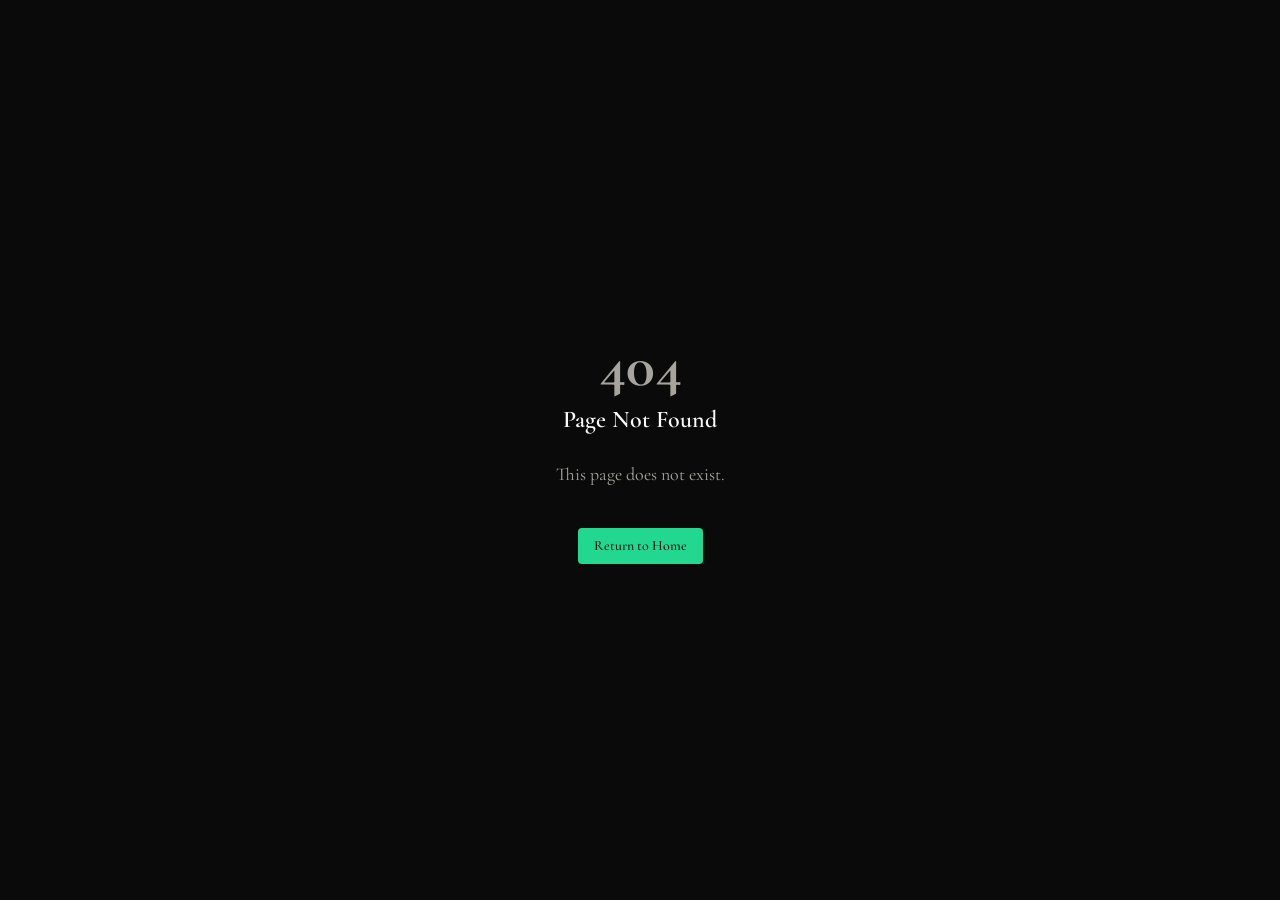
==== commit ff3585cb: "v2" ====
--- a/index.html
+++ b/index.html
@@ -4,17 +4,14 @@
     <meta charset="UTF-8" />
     <meta name="viewport" content="width=device-width, initial-scale=1.0" />
 
-    <title>Physics Prep</title>
-    <meta name="description" content="JEE/NEET physics preparation" />
-    <link
-      rel="icon"
-      type="image/svg+xml"
-      href="data:image/svg+xml,<svg xmlns='http://www.w3.org/2000/svg' viewBox='0 0 100 100'><text y='.9em' font-size='90'>⚡</text></svg>"
-    />
+    <title>Vidya-RT — Learn Limitless</title>
+    <meta name="description" content="Real-time mock engine for JEE, NEET and Boards. Full-length mocks, hyper-local percentiles, sub-concept reports." />
+    <link rel="icon" type="image/png" href="/brand/favicon.png" />
 
-    <meta property="og:title" content="Physics Prep" />
-    <meta property="og:description" content="JEE/NEET physics preparation" />
+    <meta property="og:title" content="Vidya-RT — Learn Limitless" />
+    <meta property="og:description" content="Real-time mock engine for JEE, NEET and Boards." />
     <meta property="og:type" content="website" />
+    <meta property="og:image" content="/brand/logo-mark.png" />
 
     <meta name="twitter:card" content="summary_large_image" />
 
@@ -27,21 +24,15 @@
       crossorigin
     />
 
-    <!-- Detect dark mode preference and set the class before next-themes loads. This avoids a flash of unstyled content (FOUC) when the page loads. -->
+    <!-- This site has one deliberate dark aesthetic — force it before
+         next-themes loads so there's no flash of a wrong theme. -->
     <script>
       try {
-        let theme = localStorage.getItem("theme");
-        if (theme === "system" || !theme) {
-          let prefersDark = window.matchMedia(
-            "(prefers-color-scheme: dark)",
-          ).matches;
-          theme = prefersDark ? "dark" : "light";
-        }
-        document.documentElement.classList.add(theme);
+        document.documentElement.classList.add("dark");
       } catch (e) {}
     </script>
-    <script type="module" crossorigin src="/assets/index-CPKyMkZX.js"></script>
-    <link rel="stylesheet" crossorigin href="/assets/index-BLelNabx.css">
+    <script type="module" crossorigin src="/assets/index-B6BmCCnC.js"></script>
+    <link rel="stylesheet" crossorigin href="/assets/index-BltoSWMN.css">
   </head>
   <body>
     <div id="root"></div>
--- a/assets/index-BltoSWMN.css
+++ b/assets/index-BltoSWMN.css
@@ -0,0 +1 @@
+@layer properties{@supports (((-webkit-hyphens:none)) and (not (margin-trim:inline))) or ((-moz-orient:inline) and (not (color:rgb(from red r g b)))){*,:before,:after,::backdrop{--tw-translate-x:0;--tw-translate-y:0;--tw-translate-z:0;--tw-rotate-x:initial;--tw-rotate-y:initial;--tw-rotate-z:initial;--tw-skew-x:initial;--tw-skew-y:initial;--tw-space-y-reverse:0;--tw-space-x-reverse:0;--tw-divide-y-reverse:0;--tw-border-style:solid;--tw-gradient-position:initial;--tw-gradient-from:#0000;--tw-gradient-via:#0000;--tw-gradient-to:#0000;--tw-gradient-stops:initial;--tw-gradient-via-stops:initial;--tw-gradient-from-position:0%;--tw-gradient-via-position:50%;--tw-gradient-to-position:100%;--tw-leading:initial;--tw-font-weight:initial;--tw-tracking:initial;--tw-ordinal:initial;--tw-slashed-zero:initial;--tw-numeric-figure:initial;--tw-numeric-spacing:initial;--tw-numeric-fraction:initial;--tw-shadow:0 0 #0000;--tw-shadow-color:initial;--tw-shadow-alpha:100%;--tw-inset-shadow:0 0 #0000;--tw-inset-shadow-color:initial;--tw-inset-shadow-alpha:100%;--tw-ring-color:initial;--tw-ring-shadow:0 0 #0000;--tw-inset-ring-color:initial;--tw-inset-ring-shadow:0 0 #0000;--tw-ring-inset:initial;--tw-ring-offset-width:0px;--tw-ring-offset-color:#fff;--tw-ring-offset-shadow:0 0 #0000;--tw-outline-style:solid;--tw-blur:initial;--tw-brightness:initial;--tw-contrast:initial;--tw-grayscale:initial;--tw-hue-rotate:initial;--tw-invert:initial;--tw-opacity:initial;--tw-saturate:initial;--tw-sepia:initial;--tw-drop-shadow:initial;--tw-drop-shadow-color:initial;--tw-drop-shadow-alpha:100%;--tw-drop-shadow-size:initial;--tw-backdrop-blur:initial;--tw-backdrop-brightness:initial;--tw-backdrop-contrast:initial;--tw-backdrop-grayscale:initial;--tw-backdrop-hue-rotate:initial;--tw-backdrop-invert:initial;--tw-backdrop-opacity:initial;--tw-backdrop-saturate:initial;--tw-backdrop-sepia:initial;--tw-duration:initial;--tw-ease:initial;--tw-content:"";--tw-animation-delay:0s;--tw-animation-direction:normal;--tw-animation-duration:initial;--tw-animation-fill-mode:none;--tw-animation-iteration-count:1;--tw-enter-blur:0;--tw-enter-opacity:1;--tw-enter-rotate:0;--tw-enter-scale:1;--tw-enter-translate-x:0;--tw-enter-translate-y:0;--tw-exit-blur:0;--tw-exit-opacity:1;--tw-exit-rotate:0;--tw-exit-scale:1;--tw-exit-translate-x:0;--tw-exit-translate-y:0}}}@layer theme{:root,:host{--color-red-500:oklch(63.7% .237 25.331);--color-red-600:oklch(57.7% .245 27.325);--color-amber-500:oklch(76.9% .188 70.08);--color-amber-600:oklch(66.6% .179 58.318);--color-green-300:oklch(87.1% .15 154.449);--color-blue-600:oklch(54.6% .245 262.881);--color-violet-600:oklch(54.1% .281 293.009);--color-rose-600:oklch(58.6% .253 17.585);--color-black:#000;--color-white:#fff;--spacing:.25rem;--container-xs:20rem;--container-sm:24rem;--container-md:28rem;--container-lg:32rem;--container-xl:36rem;--container-2xl:42rem;--container-3xl:48rem;--container-4xl:56rem;--container-6xl:72rem;--text-xs:.75rem;--text-xs--line-height:calc(1 / .75);--text-sm:.875rem;--text-sm--line-height:calc(1.25 / .875);--text-base:1rem;--text-base--line-height: 1.5 ;--text-lg:1.125rem;--text-lg--line-height:calc(1.75 / 1.125);--text-xl:1.25rem;--text-xl--line-height:calc(1.75 / 1.25);--text-2xl:1.5rem;--text-2xl--line-height:calc(2 / 1.5);--text-3xl:1.875rem;--text-3xl--line-height: 1.2 ;--text-4xl:2.25rem;--text-4xl--line-height:calc(2.5 / 2.25);--text-5xl:3rem;--text-5xl--line-height:1;--text-6xl:3.75rem;--text-6xl--line-height:1;--font-weight-light:300;--font-weight-normal:400;--font-weight-medium:500;--font-weight-semibold:600;--font-weight-bold:700;--tracking-tight:-.025em;--tracking-wide:.025em;--tracking-wider:.05em;--tracking-widest:.1em;--leading-tight:1.25;--leading-snug:1.375;--leading-normal:1.5;--leading-relaxed:1.625;--radius-xs:.125rem;--radius-2xl:1rem;--ease-in-out:cubic-bezier(.4, 0, .2, 1);--animate-spin:spin 1s linear infinite;--animate-ping:ping 1s cubic-bezier(0, 0, .2, 1) infinite;--animate-pulse:pulse 2s cubic-bezier(.4, 0, .6, 1) infinite;--blur-sm:8px;--aspect-video:16 / 9;--default-transition-duration:.15s;--default-transition-timing-function:cubic-bezier(.4, 0, .2, 1);--default-font-family:"Cormorant Garamond", "Noto Serif", ui-serif, Georgia, Cambria, "Times New Roman", Times, serif;--default-mono-font-family:"Geist Mono", ui-monospace, SFMono-Regular, Menlo, Monaco, Consolas, "Liberation Mono", "Courier New", monospace;--color-border:var(--border)}}@layer base{*,:after,:before,::backdrop{box-sizing:border-box;border:0 solid;margin:0;padding:0}::file-selector-button{box-sizing:border-box;border:0 solid;margin:0;padding:0}html,:host{-webkit-text-size-adjust:100%;tab-size:4;line-height:1.5;font-family:var(--default-font-family,ui-sans-serif, system-ui, sans-serif, "Apple Color Emoji", "Segoe UI Emoji", "Segoe UI Symbol", "Noto Color Emoji");font-feature-settings:var(--default-font-feature-settings,normal);font-variation-settings:var(--default-font-variation-settings,normal);-webkit-tap-highlight-color:transparent}hr{height:0;color:inherit;border-top-width:1px}abbr:where([title]){-webkit-text-decoration:underline dotted;text-decoration:underline dotted}h1,h2,h3,h4,h5,h6{font-size:inherit;font-weight:inherit}a{color:inherit;-webkit-text-decoration:inherit;text-decoration:inherit}b,strong{font-weight:bolder}code,kbd,samp,pre{font-family:var(--default-mono-font-family,ui-monospace, SFMono-Regular, Menlo, Monaco, Consolas, "Liberation Mono", "Courier New", monospace);font-feature-settings:var(--default-mono-font-feature-settings,normal);font-variation-settings:var(--default-mono-font-variation-settings,normal);font-size:1em}small{font-size:80%}sub,sup{vertical-align:baseline;font-size:75%;line-height:0;position:relative}sub{bottom:-.25em}sup{top:-.5em}table{text-indent:0;border-color:inherit;border-collapse:collapse}:-moz-focusring{outline:auto}progress{vertical-align:baseline}summary{display:list-item}ol,ul,menu{list-style:none}img,svg,video,canvas,audio,iframe,embed,object{vertical-align:middle;display:block}img,video{max-width:100%;height:auto}button,input,select,optgroup,textarea{font:inherit;font-feature-settings:inherit;font-variation-settings:inherit;letter-spacing:inherit;color:inherit;opacity:1;background-color:#0000;border-radius:0}::file-selector-button{font:inherit;font-feature-settings:inherit;font-variation-settings:inherit;letter-spacing:inherit;color:inherit;opacity:1;background-color:#0000;border-radius:0}:where(select:is([multiple],[size])) optgroup{font-weight:bolder}:where(select:is([multiple],[size])) optgroup option{padding-inline-start:20px}::file-selector-button{margin-inline-end:4px}::placeholder{opacity:1}@supports (not ((-webkit-appearance:-apple-pay-button))) or (contain-intrinsic-size:1px){::placeholder{color:currentColor}@supports (color:color-mix(in lab,red,red)){::placeholder{color:color-mix(in oklab,currentcolor 50%,transparent)}}}textarea{resize:vertical}::-webkit-search-decoration{-webkit-appearance:none}::-webkit-date-and-time-value{min-height:1lh;text-align:inherit}::-webkit-datetime-edit{display:inline-flex}::-webkit-datetime-edit-fields-wrapper{padding:0}::-webkit-datetime-edit{padding-block:0}::-webkit-datetime-edit-year-field{padding-block:0}::-webkit-datetime-edit-month-field{padding-block:0}::-webkit-datetime-edit-day-field{padding-block:0}::-webkit-datetime-edit-hour-field{padding-block:0}::-webkit-datetime-edit-minute-field{padding-block:0}::-webkit-datetime-edit-second-field{padding-block:0}::-webkit-datetime-edit-millisecond-field{padding-block:0}::-webkit-datetime-edit-meridiem-field{padding-block:0}::-webkit-calendar-picker-indicator{line-height:1}:-moz-ui-invalid{box-shadow:none}button,input:where([type=button],[type=reset],[type=submit]){appearance:button}::file-selector-button{appearance:button}::-webkit-inner-spin-button{height:auto}::-webkit-outer-spin-button{height:auto}[hidden]:where(:not([hidden=until-found])){display:none!important}*{border-color:var(--border);outline-color:var(--ring)}@supports (color:color-mix(in lab,red,red)){*{outline-color:color-mix(in oklab,var(--ring) 50%,transparent)}}body{background-color:var(--background);color:var(--foreground)}button:not(:disabled),[role=button]:not(:disabled){cursor:pointer}}@layer components;@layer utilities{.\@container\/card-header{container:card-header/inline-size}.\@container\/field-group{container:field-group/inline-size}.pointer-events-none{pointer-events:none}.invisible{visibility:hidden}.visible{visibility:visible}.sr-only{clip-path:inset(50%);white-space:nowrap;border-width:0;width:1px;height:1px;margin:-1px;padding:0;position:absolute;overflow:hidden}.absolute{position:absolute}.fixed{position:fixed}.relative{position:relative}.inset-0{inset:0}.inset-x-0{inset-inline:0}.inset-y-0{inset-block:0}.-top-10{top:calc(var(--spacing) * -10)}.-top-12{top:calc(var(--spacing) * -12)}.top-0{top:0}.top-1\.5{top:calc(var(--spacing) * 1.5)}.top-1\/2{top:50%}.top-2{top:calc(var(--spacing) * 2)}.top-3\.5{top:calc(var(--spacing) * 3.5)}.top-4{top:calc(var(--spacing) * 4)}.top-5{top:calc(var(--spacing) * 5)}.top-\[1px\]{top:1px}.top-\[50\%\]{top:50%}.top-\[60\%\]{top:60%}.top-full{top:100%}.-right-12{right:calc(var(--spacing) * -12)}.right-0{right:0}.right-1{right:var(--spacing)}.right-2{right:calc(var(--spacing) * 2)}.right-3{right:calc(var(--spacing) * 3)}.right-4{right:calc(var(--spacing) * 4)}.right-6{right:calc(var(--spacing) * 6)}.-bottom-1{bottom:calc(var(--spacing) * -1)}.-bottom-12{bottom:calc(var(--spacing) * -12)}.bottom-0{bottom:0}.bottom-2{bottom:calc(var(--spacing) * 2)}.bottom-8{bottom:calc(var(--spacing) * 8)}.-left-10{left:calc(var(--spacing) * -10)}.-left-12{left:calc(var(--spacing) * -12)}.left-0{left:0}.left-1\/2{left:50%}.left-2{left:calc(var(--spacing) * 2)}.left-5{left:calc(var(--spacing) * 5)}.left-\[50\%\]{left:50%}.isolate{isolation:isolate}.z-10{z-index:10}.z-20{z-index:20}.z-40{z-index:40}.z-50{z-index:50}.z-\[1\]{z-index:1}.order-first{order:-9999}.order-last{order:9999}.col-start-2{grid-column-start:2}.row-span-2{grid-row:span 2/span 2}.row-start-1{grid-row-start:1}.m-0\!{margin:0!important}.-mx-1{margin-inline:calc(var(--spacing) * -1)}.mx-2{margin-inline:calc(var(--spacing) * 2)}.mx-3\.5{margin-inline:calc(var(--spacing) * 3.5)}.mx-auto{margin-inline:auto}.-my-2{margin-block:calc(var(--spacing) * -2)}.my-0{margin-block:0}.my-0\.5{margin-block:calc(var(--spacing) * .5)}.my-1{margin-block:var(--spacing)}.-mt-4{margin-top:calc(var(--spacing) * -4)}.mt-1{margin-top:var(--spacing)}.mt-1\.5{margin-top:calc(var(--spacing) * 1.5)}.mt-2{margin-top:calc(var(--spacing) * 2)}.mt-3{margin-top:calc(var(--spacing) * 3)}.mt-4{margin-top:calc(var(--spacing) * 4)}.mt-5{margin-top:calc(var(--spacing) * 5)}.mt-7{margin-top:calc(var(--spacing) * 7)}.mt-8{margin-top:calc(var(--spacing) * 8)}.mt-10{margin-top:calc(var(--spacing) * 10)}.mt-auto{margin-top:auto}.mr-2{margin-right:calc(var(--spacing) * 2)}.mr-5{margin-right:calc(var(--spacing) * 5)}.mb-0\.5{margin-bottom:calc(var(--spacing) * .5)}.mb-1{margin-bottom:var(--spacing)}.mb-2{margin-bottom:calc(var(--spacing) * 2)}.mb-3{margin-bottom:calc(var(--spacing) * 3)}.mb-4{margin-bottom:calc(var(--spacing) * 4)}.mb-5{margin-bottom:calc(var(--spacing) * 5)}.mb-6{margin-bottom:calc(var(--spacing) * 6)}.mb-8{margin-bottom:calc(var(--spacing) * 8)}.mb-10{margin-bottom:calc(var(--spacing) * 10)}.mb-12{margin-bottom:calc(var(--spacing) * 12)}.mb-16{margin-bottom:calc(var(--spacing) * 16)}.-ml-4{margin-left:calc(var(--spacing) * -4)}.ml-1{margin-left:var(--spacing)}.ml-1\.5{margin-left:calc(var(--spacing) * 1.5)}.ml-4{margin-left:calc(var(--spacing) * 4)}.ml-auto{margin-left:auto}.line-clamp-1{-webkit-line-clamp:1;-webkit-box-orient:vertical;display:-webkit-box;overflow:hidden}.line-clamp-2{-webkit-line-clamp:2;-webkit-box-orient:vertical;display:-webkit-box;overflow:hidden}.block{display:block}.flex{display:flex}.grid{display:grid}.hidden{display:none}.inline-block{display:inline-block}.inline-flex{display:inline-flex}.table{display:table}.table-caption{display:table-caption}.table-cell{display:table-cell}.table-row{display:table-row}.field-sizing-content{field-sizing:content}.aspect-square{aspect-ratio:1}.aspect-video{aspect-ratio:var(--aspect-video)}.size-\(--cell-size\){width:var(--cell-size);height:var(--cell-size)}.size-2{width:calc(var(--spacing) * 2);height:calc(var(--spacing) * 2)}.size-2\.5{width:calc(var(--spacing) * 2.5);height:calc(var(--spacing) * 2.5)}.size-3{width:calc(var(--spacing) * 3);height:calc(var(--spacing) * 3)}.size-3\.5{width:calc(var(--spacing) * 3.5);height:calc(var(--spacing) * 3.5)}.size-4{width:calc(var(--spacing) * 4);height:calc(var(--spacing) * 4)}.size-6{width:calc(var(--spacing) * 6);height:calc(var(--spacing) * 6)}.size-7{width:calc(var(--spacing) * 7);height:calc(var(--spacing) * 7)}.size-8{width:calc(var(--spacing) * 8);height:calc(var(--spacing) * 8)}.size-9{width:calc(var(--spacing) * 9);height:calc(var(--spacing) * 9)}.size-10{width:calc(var(--spacing) * 10);height:calc(var(--spacing) * 10)}.size-16{width:calc(var(--spacing) * 16);height:calc(var(--spacing) * 16)}.size-auto{width:auto;height:auto}.size-full{width:100%;height:100%}.h-\(--cell-size\){height:var(--cell-size)}.h-1{height:var(--spacing)}.h-1\.5{height:calc(var(--spacing) * 1.5)}.h-2{height:calc(var(--spacing) * 2)}.h-2\.5{height:calc(var(--spacing) * 2.5)}.h-3{height:calc(var(--spacing) * 3)}.h-4{height:calc(var(--spacing) * 4)}.h-5{height:calc(var(--spacing) * 5)}.h-6{height:calc(var(--spacing) * 6)}.h-7{height:calc(var(--spacing) * 7)}.h-8{height:calc(var(--spacing) * 8)}.h-9{height:calc(var(--spacing) * 9)}.h-10{height:calc(var(--spacing) * 10)}.h-11{height:calc(var(--spacing) * 11)}.h-12{height:calc(var(--spacing) * 12)}.h-14{height:calc(var(--spacing) * 14)}.h-56{height:calc(var(--spacing) * 56)}.h-\[2px\]{height:2px}.h-\[3px\]{height:3px}.h-\[400px\]{height:400px}.h-\[420px\]{height:420px}.h-\[520px\]{height:520px}.h-\[calc\(100\%-1px\)\]{height:calc(100% - 1px)}.h-\[var\(--radix-navigation-menu-viewport-height\)\]{height:var(--radix-navigation-menu-viewport-height)}.h-\[var\(--radix-select-trigger-height\)\]{height:var(--radix-select-trigger-height)}.h-auto{height:auto}.h-full{height:100%}.h-px{height:1px}.h-svh{height:100svh}.max-h-\(--radix-context-menu-content-available-height\){max-height:var(--radix-context-menu-content-available-height)}.max-h-\(--radix-dropdown-menu-content-available-height\){max-height:var(--radix-dropdown-menu-content-available-height)}.max-h-\(--radix-select-content-available-height\){max-height:var(--radix-select-content-available-height)}.max-h-\[300px\]{max-height:300px}.min-h-0{min-height:0}.min-h-4{min-height:calc(var(--spacing) * 4)}.min-h-16{min-height:calc(var(--spacing) * 16)}.min-h-\[100dvh\]{min-height:100dvh}.min-h-\[420px\]{min-height:420px}.min-h-screen{min-height:100vh}.min-h-svh{min-height:100svh}.w-\(--cell-size\){width:var(--cell-size)}.w-\(--sidebar-width\){width:var(--sidebar-width)}.w-0{width:0}.w-1{width:var(--spacing)}.w-1\.5{width:calc(var(--spacing) * 1.5)}.w-2{width:calc(var(--spacing) * 2)}.w-2\.5{width:calc(var(--spacing) * 2.5)}.w-3{width:calc(var(--spacing) * 3)}.w-3\/4{width:75%}.w-4{width:calc(var(--spacing) * 4)}.w-5{width:calc(var(--spacing) * 5)}.w-6{width:calc(var(--spacing) * 6)}.w-8{width:calc(var(--spacing) * 8)}.w-9{width:calc(var(--spacing) * 9)}.w-11{width:calc(var(--spacing) * 11)}.w-16{width:calc(var(--spacing) * 16)}.w-40{width:calc(var(--spacing) * 40)}.w-56{width:calc(var(--spacing) * 56)}.w-64{width:calc(var(--spacing) * 64)}.w-72{width:calc(var(--spacing) * 72)}.w-\[52px\]{width:52px}.w-\[100px\]{width:100px}.w-auto{width:auto}.w-fit{width:fit-content}.w-full{width:100%}.w-max{width:max-content}.w-px{width:1px}.max-w-\(--skeleton-width\){max-width:var(--skeleton-width)}.max-w-2xl{max-width:var(--container-2xl)}.max-w-3xl{max-width:var(--container-3xl)}.max-w-4xl{max-width:var(--container-4xl)}.max-w-6xl{max-width:var(--container-6xl)}.max-w-\[calc\(100\%-2rem\)\]{max-width:calc(100% - 2rem)}.max-w-lg{max-width:var(--container-lg)}.max-w-max{max-width:max-content}.max-w-md{max-width:var(--container-md)}.max-w-sm{max-width:var(--container-sm)}.max-w-xl{max-width:var(--container-xl)}.min-w-\(--cell-size\){min-width:var(--cell-size)}.min-w-0{min-width:0}.min-w-5{min-width:calc(var(--spacing) * 5)}.min-w-8{min-width:calc(var(--spacing) * 8)}.min-w-9{min-width:calc(var(--spacing) * 9)}.min-w-10{min-width:calc(var(--spacing) * 10)}.min-w-32{min-width:calc(var(--spacing) * 32)}.min-w-\[8rem\]{min-width:8rem}.min-w-\[12rem\]{min-width:12rem}.min-w-\[var\(--radix-select-trigger-width\)\]{min-width:var(--radix-select-trigger-width)}.flex-1{flex:1}.shrink-0{flex-shrink:0}.grow{flex-grow:1}.grow-0{flex-grow:0}.basis-full{flex-basis:100%}.caption-bottom{caption-side:bottom}.border-collapse{border-collapse:collapse}.origin-\(--radix-context-menu-content-transform-origin\){transform-origin:var(--radix-context-menu-content-transform-origin)}.origin-\(--radix-dropdown-menu-content-transform-origin\){transform-origin:var(--radix-dropdown-menu-content-transform-origin)}.origin-\(--radix-hover-card-content-transform-origin\){transform-origin:var(--radix-hover-card-content-transform-origin)}.origin-\(--radix-menubar-content-transform-origin\){transform-origin:var(--radix-menubar-content-transform-origin)}.origin-\(--radix-popover-content-transform-origin\){transform-origin:var(--radix-popover-content-transform-origin)}.origin-\(--radix-select-content-transform-origin\){transform-origin:var(--radix-select-content-transform-origin)}.origin-\(--radix-tooltip-content-transform-origin\){transform-origin:var(--radix-tooltip-content-transform-origin)}.origin-left{transform-origin:0}.-translate-x-1\/2{--tw-translate-x: -50% ;translate:var(--tw-translate-x) var(--tw-translate-y)}.-translate-x-px{--tw-translate-x:-1px;translate:var(--tw-translate-x) var(--tw-translate-y)}.translate-x-0{--tw-translate-x:0;translate:var(--tw-translate-x) var(--tw-translate-y)}.translate-x-1{--tw-translate-x:var(--spacing);translate:var(--tw-translate-x) var(--tw-translate-y)}.translate-x-\[-50\%\]{--tw-translate-x:-50%;translate:var(--tw-translate-x) var(--tw-translate-y)}.translate-x-px{--tw-translate-x:1px;translate:var(--tw-translate-x) var(--tw-translate-y)}.-translate-y-1\/2{--tw-translate-y: -50% ;translate:var(--tw-translate-x) var(--tw-translate-y)}.translate-y-0\.5{--tw-translate-y:calc(var(--spacing) * .5);translate:var(--tw-translate-x) var(--tw-translate-y)}.translate-y-\[-50\%\]{--tw-translate-y:-50%;translate:var(--tw-translate-x) var(--tw-translate-y)}.translate-y-\[calc\(-50\%-2px\)\]{--tw-translate-y: calc(-50% - 2px) ;translate:var(--tw-translate-x) var(--tw-translate-y)}.rotate-45{rotate:45deg}.rotate-90{rotate:90deg}.transform{transform:var(--tw-rotate-x,) var(--tw-rotate-y,) var(--tw-rotate-z,) var(--tw-skew-x,) var(--tw-skew-y,)}.animate-caret-blink{animation:1.25s ease-out infinite caret-blink}.animate-in{animation:enter var(--tw-animation-duration,var(--tw-duration,.15s))var(--tw-ease,ease)var(--tw-animation-delay,0s)var(--tw-animation-iteration-count,1)var(--tw-animation-direction,normal)var(--tw-animation-fill-mode,none)}.animate-ping{animation:var(--animate-ping)}.animate-pulse{animation:var(--animate-pulse)}.animate-spin{animation:var(--animate-spin)}.cursor-default{cursor:default}.cursor-pointer{cursor:pointer}.cursor-text{cursor:text}.touch-none{touch-action:none}.resize-none{resize:none}.scroll-my-1{scroll-margin-block:var(--spacing)}.scroll-py-1{scroll-padding-block:var(--spacing)}.list-disc{list-style-type:disc}.list-none{list-style-type:none}.auto-rows-min{grid-auto-rows:min-content}.grid-cols-\[0_1fr\]{grid-template-columns:0 1fr}.grid-rows-\[auto_1fr\]{grid-template-rows:auto 1fr}.grid-rows-\[auto_auto\]{grid-template-rows:auto auto}.flex-col{flex-direction:column}.flex-col-reverse{flex-direction:column-reverse}.flex-row{flex-direction:row}.flex-wrap{flex-wrap:wrap}.place-content-center{place-content:center}.place-items-center{place-items:center}.items-baseline{align-items:baseline}.items-center{align-items:center}.items-end{align-items:flex-end}.items-start{align-items:flex-start}.items-stretch{align-items:stretch}.justify-between{justify-content:space-between}.justify-center{justify-content:center}.justify-end{justify-content:flex-end}.justify-start{justify-content:flex-start}.justify-items-start{justify-items:start}.gap-0\.5{gap:calc(var(--spacing) * .5)}.gap-1{gap:var(--spacing)}.gap-1\.5{gap:calc(var(--spacing) * 1.5)}.gap-2{gap:calc(var(--spacing) * 2)}.gap-2\.5{gap:calc(var(--spacing) * 2.5)}.gap-3{gap:calc(var(--spacing) * 3)}.gap-4{gap:calc(var(--spacing) * 4)}.gap-5{gap:calc(var(--spacing) * 5)}.gap-6{gap:calc(var(--spacing) * 6)}.gap-7{gap:calc(var(--spacing) * 7)}.gap-8{gap:calc(var(--spacing) * 8)}.gap-10{gap:calc(var(--spacing) * 10)}.gap-14{gap:calc(var(--spacing) * 14)}.gap-\[--spacing\(var\(--gap\)\)\]{gap:calc(var(--spacing) * var(--gap))}:where(.space-y-2>:not(:last-child)){--tw-space-y-reverse:0;margin-block-start:calc(calc(var(--spacing) * 2) * var(--tw-space-y-reverse));margin-block-end:calc(calc(var(--spacing) * 2) * calc(1 - var(--tw-space-y-reverse)))}:where(.space-y-2\.5>:not(:last-child)){--tw-space-y-reverse:0;margin-block-start:calc(calc(var(--spacing) * 2.5) * var(--tw-space-y-reverse));margin-block-end:calc(calc(var(--spacing) * 2.5) * calc(1 - var(--tw-space-y-reverse)))}:where(.space-y-3>:not(:last-child)){--tw-space-y-reverse:0;margin-block-start:calc(calc(var(--spacing) * 3) * var(--tw-space-y-reverse));margin-block-end:calc(calc(var(--spacing) * 3) * calc(1 - var(--tw-space-y-reverse)))}:where(.space-y-3\.5>:not(:last-child)){--tw-space-y-reverse:0;margin-block-start:calc(calc(var(--spacing) * 3.5) * var(--tw-space-y-reverse));margin-block-end:calc(calc(var(--spacing) * 3.5) * calc(1 - var(--tw-space-y-reverse)))}:where(.space-y-4>:not(:last-child)){--tw-space-y-reverse:0;margin-block-start:calc(calc(var(--spacing) * 4) * var(--tw-space-y-reverse));margin-block-end:calc(calc(var(--spacing) * 4) * calc(1 - var(--tw-space-y-reverse)))}:where(.space-y-5>:not(:last-child)){--tw-space-y-reverse:0;margin-block-start:calc(calc(var(--spacing) * 5) * var(--tw-space-y-reverse));margin-block-end:calc(calc(var(--spacing) * 5) * calc(1 - var(--tw-space-y-reverse)))}:where(.space-y-6>:not(:last-child)){--tw-space-y-reverse:0;margin-block-start:calc(calc(var(--spacing) * 6) * var(--tw-space-y-reverse));margin-block-end:calc(calc(var(--spacing) * 6) * calc(1 - var(--tw-space-y-reverse)))}:where(.space-y-8>:not(:last-child)){--tw-space-y-reverse:0;margin-block-start:calc(calc(var(--spacing) * 8) * var(--tw-space-y-reverse));margin-block-end:calc(calc(var(--spacing) * 8) * calc(1 - var(--tw-space-y-reverse)))}:where(.space-y-14>:not(:last-child)){--tw-space-y-reverse:0;margin-block-start:calc(calc(var(--spacing) * 14) * var(--tw-space-y-reverse));margin-block-end:calc(calc(var(--spacing) * 14) * calc(1 - var(--tw-space-y-reverse)))}:where(.space-y-16>:not(:last-child)){--tw-space-y-reverse:0;margin-block-start:calc(calc(var(--spacing) * 16) * var(--tw-space-y-reverse));margin-block-end:calc(calc(var(--spacing) * 16) * calc(1 - var(--tw-space-y-reverse)))}.gap-x-3{column-gap:calc(var(--spacing) * 3)}:where(.-space-x-2>:not(:last-child)){--tw-space-x-reverse:0;margin-inline-start:calc(calc(var(--spacing) * -2) * var(--tw-space-x-reverse));margin-inline-end:calc(calc(var(--spacing) * -2) * calc(1 - var(--tw-space-x-reverse)))}.gap-y-0\.5{row-gap:calc(var(--spacing) * .5)}.gap-y-2{row-gap:calc(var(--spacing) * 2)}.gap-y-6{row-gap:calc(var(--spacing) * 6)}:where(.divide-y>:not(:last-child)){--tw-divide-y-reverse:0;border-bottom-style:var(--tw-border-style);border-top-style:var(--tw-border-style);border-top-width:calc(1px * var(--tw-divide-y-reverse));border-bottom-width:calc(1px * calc(1 - var(--tw-divide-y-reverse)))}:where(.divide-border>:not(:last-child)){border-color:var(--border)}.self-start{align-self:flex-start}.self-stretch{align-self:stretch}.justify-self-end{justify-self:flex-end}.truncate{text-overflow:ellipsis;white-space:nowrap;overflow:hidden}.overflow-auto{overflow:auto}.overflow-hidden{overflow:hidden}.overflow-visible{overflow:visible}.overflow-x-auto{overflow-x:auto}.overflow-x-hidden{overflow-x:hidden}.overflow-y-auto{overflow-y:auto}.rounded-2xl{border-radius:var(--radius-2xl)}.rounded-\[2px\]{border-radius:2px}.rounded-\[4px\]{border-radius:4px}.rounded-\[calc\(var\(--radius\)-5px\)\]{border-radius:calc(var(--radius) - 5px)}.rounded-\[inherit\]{border-radius:inherit}.rounded-full{border-radius:3.40282e38px}.rounded-lg{border-radius:var(--radius)}.rounded-md{border-radius:calc(var(--radius) - 2px)}.rounded-none{border-radius:0}.rounded-sm{border-radius:calc(var(--radius) - 4px)}.rounded-xl{border-radius:calc(var(--radius) + 4px)}.rounded-xs{border-radius:var(--radius-xs)}.rounded-l-md{border-top-left-radius:calc(var(--radius) - 2px);border-bottom-left-radius:calc(var(--radius) - 2px)}.rounded-tl-sm{border-top-left-radius:calc(var(--radius) - 4px)}.rounded-r-md{border-top-right-radius:calc(var(--radius) - 2px);border-bottom-right-radius:calc(var(--radius) - 2px)}.border{border-style:var(--tw-border-style);border-width:1px}.border-0{border-style:var(--tw-border-style);border-width:0}.border-2{border-style:var(--tw-border-style);border-width:2px}.border-\[1\.5px\]{border-style:var(--tw-border-style);border-width:1.5px}.border-y{border-block-style:var(--tw-border-style);border-block-width:1px}.border-t{border-top-style:var(--tw-border-style);border-top-width:1px}.border-r{border-right-style:var(--tw-border-style);border-right-width:1px}.border-b{border-bottom-style:var(--tw-border-style);border-bottom-width:1px}.border-l{border-left-style:var(--tw-border-style);border-left-width:1px}.border-l-2{border-left-style:var(--tw-border-style);border-left-width:2px}.border-dashed{--tw-border-style:dashed;border-style:dashed}.border-\(--color-border\){border-color:var(--color-border)}.border-border,.border-border\/50{border-color:var(--border)}@supports (color:color-mix(in lab,red,red)){.border-border\/50{border-color:color-mix(in oklab,var(--border) 50%,transparent)}}.border-border\/60{border-color:var(--border)}@supports (color:color-mix(in lab,red,red)){.border-border\/60{border-color:color-mix(in oklab,var(--border) 60%,transparent)}}.border-destructive\/50{border-color:var(--destructive)}@supports (color:color-mix(in lab,red,red)){.border-destructive\/50{border-color:color-mix(in oklab,var(--destructive) 50%,transparent)}}.border-foreground\/30{border-color:var(--foreground)}@supports (color:color-mix(in lab,red,red)){.border-foreground\/30{border-color:color-mix(in oklab,var(--foreground) 30%,transparent)}}.border-input{border-color:var(--input)}.border-primary{border-color:var(--primary)}.border-sidebar-border{border-color:var(--sidebar-border)}.border-transparent{border-color:#0000}.border-t-transparent{border-top-color:#0000}.border-l-transparent{border-left-color:#0000}.bg-\(--color-bg\){background-color:var(--color-bg)}.bg-\[oklch\(0\.13_0\.02_220\)\]{background-color:#01090d}.bg-\[oklch\(0\.38_0\.1_160\)\]{background-color:#005032;background-color:oklch(38% .1 160)}.bg-accent{background-color:var(--accent)}.bg-amber-500{background-color:var(--color-amber-500)}.bg-background,.bg-background\/38{background-color:var(--background)}@supports (color:color-mix(in lab,red,red)){.bg-background\/38{background-color:color-mix(in oklab,var(--background) 38%,transparent)}}.bg-background\/90{background-color:var(--background)}@supports (color:color-mix(in lab,red,red)){.bg-background\/90{background-color:color-mix(in oklab,var(--background) 90%,transparent)}}.bg-background\/95{background-color:var(--background)}@supports (color:color-mix(in lab,red,red)){.bg-background\/95{background-color:color-mix(in oklab,var(--background) 95%,transparent)}}.bg-black\/50{background-color:#00000080}@supports (color:color-mix(in lab,red,red)){.bg-black\/50{background-color:color-mix(in oklab,var(--color-black) 50%,transparent)}}.bg-border,.bg-border\/40{background-color:var(--border)}@supports (color:color-mix(in lab,red,red)){.bg-border\/40{background-color:color-mix(in oklab,var(--border) 40%,transparent)}}.bg-card{background-color:var(--card)}.bg-current{background-color:currentColor}.bg-destructive,.bg-destructive\/10{background-color:var(--destructive)}@supports (color:color-mix(in lab,red,red)){.bg-destructive\/10{background-color:color-mix(in oklab,var(--destructive) 10%,transparent)}}.bg-foreground{background-color:var(--foreground)}.bg-input{background-color:var(--input)}.bg-muted,.bg-muted\/30{background-color:var(--muted)}@supports (color:color-mix(in lab,red,red)){.bg-muted\/30{background-color:color-mix(in oklab,var(--muted) 30%,transparent)}}.bg-muted\/40{background-color:var(--muted)}@supports (color:color-mix(in lab,red,red)){.bg-muted\/40{background-color:color-mix(in oklab,var(--muted) 40%,transparent)}}.bg-muted\/50{background-color:var(--muted)}@supports (color:color-mix(in lab,red,red)){.bg-muted\/50{background-color:color-mix(in oklab,var(--muted) 50%,transparent)}}.bg-popover{background-color:var(--popover)}.bg-primary{background-color:var(--primary)}.bg-primary-foreground\/20{background-color:var(--primary-foreground)}@supports (color:color-mix(in lab,red,red)){.bg-primary-foreground\/20{background-color:color-mix(in oklab,var(--primary-foreground) 20%,transparent)}}.bg-primary-foreground\/80{background-color:var(--primary-foreground)}@supports (color:color-mix(in lab,red,red)){.bg-primary-foreground\/80{background-color:color-mix(in oklab,var(--primary-foreground) 80%,transparent)}}.bg-primary\/5{background-color:var(--primary)}@supports (color:color-mix(in lab,red,red)){.bg-primary\/5{background-color:color-mix(in oklab,var(--primary) 5%,transparent)}}.bg-primary\/20{background-color:var(--primary)}@supports (color:color-mix(in lab,red,red)){.bg-primary\/20{background-color:color-mix(in oklab,var(--primary) 20%,transparent)}}.bg-red-500{background-color:var(--color-red-500)}.bg-red-600{background-color:var(--color-red-600)}.bg-secondary{background-color:var(--secondary)}.bg-sidebar{background-color:var(--sidebar)}.bg-sidebar-border{background-color:var(--sidebar-border)}.bg-transparent{background-color:#0000}.bg-white{background-color:var(--color-white)}.bg-gradient-to-b{--tw-gradient-position:to bottom in oklab;background-image:linear-gradient(var(--tw-gradient-stops))}.bg-gradient-to-l{--tw-gradient-position:to left in oklab;background-image:linear-gradient(var(--tw-gradient-stops))}.bg-gradient-to-r{--tw-gradient-position:to right in oklab;background-image:linear-gradient(var(--tw-gradient-stops))}.bg-gradient-to-t{--tw-gradient-position:to top in oklab;background-image:linear-gradient(var(--tw-gradient-stops))}.from-background{--tw-gradient-from:var(--background);--tw-gradient-stops:var(--tw-gradient-via-stops,var(--tw-gradient-position), var(--tw-gradient-from) var(--tw-gradient-from-position), var(--tw-gradient-to) var(--tw-gradient-to-position))}.from-background\/35{--tw-gradient-from:var(--background)}@supports (color:color-mix(in lab,red,red)){.from-background\/35{--tw-gradient-from:color-mix(in oklab, var(--background) 35%, transparent)}}.from-background\/35{--tw-gradient-stops:var(--tw-gradient-via-stops,var(--tw-gradient-position), var(--tw-gradient-from) var(--tw-gradient-from-position), var(--tw-gradient-to) var(--tw-gradient-to-position))}.from-background\/75{--tw-gradient-from:var(--background)}@supports (color:color-mix(in lab,red,red)){.from-background\/75{--tw-gradient-from:color-mix(in oklab, var(--background) 75%, transparent)}}.from-background\/75{--tw-gradient-stops:var(--tw-gradient-via-stops,var(--tw-gradient-position), var(--tw-gradient-from) var(--tw-gradient-from-position), var(--tw-gradient-to) var(--tw-gradient-to-position))}.from-background\/85{--tw-gradient-from:var(--background)}@supports (color:color-mix(in lab,red,red)){.from-background\/85{--tw-gradient-from:color-mix(in oklab, var(--background) 85%, transparent)}}.from-background\/85{--tw-gradient-stops:var(--tw-gradient-via-stops,var(--tw-gradient-position), var(--tw-gradient-from) var(--tw-gradient-from-position), var(--tw-gradient-to) var(--tw-gradient-to-position))}.from-background\/90{--tw-gradient-from:var(--background)}@supports (color:color-mix(in lab,red,red)){.from-background\/90{--tw-gradient-from:color-mix(in oklab, var(--background) 90%, transparent)}}.from-background\/90{--tw-gradient-stops:var(--tw-gradient-via-stops,var(--tw-gradient-position), var(--tw-gradient-from) var(--tw-gradient-from-position), var(--tw-gradient-to) var(--tw-gradient-to-position))}.via-background\/40{--tw-gradient-via:var(--background)}@supports (color:color-mix(in lab,red,red)){.via-background\/40{--tw-gradient-via:color-mix(in oklab, var(--background) 40%, transparent)}}.via-background\/40{--tw-gradient-via-stops:var(--tw-gradient-position), var(--tw-gradient-from) var(--tw-gradient-from-position), var(--tw-gradient-via) var(--tw-gradient-via-position), var(--tw-gradient-to) var(--tw-gradient-to-position);--tw-gradient-stops:var(--tw-gradient-via-stops)}.via-background\/45{--tw-gradient-via:var(--background)}@supports (color:color-mix(in lab,red,red)){.via-background\/45{--tw-gradient-via:color-mix(in oklab, var(--background) 45%, transparent)}}.via-background\/45{--tw-gradient-via-stops:var(--tw-gradient-position), var(--tw-gradient-from) var(--tw-gradient-from-position), var(--tw-gradient-via) var(--tw-gradient-via-position), var(--tw-gradient-to) var(--tw-gradient-to-position);--tw-gradient-stops:var(--tw-gradient-via-stops)}.via-background\/88{--tw-gradient-via:var(--background)}@supports (color:color-mix(in lab,red,red)){.via-background\/88{--tw-gradient-via:color-mix(in oklab, var(--background) 88%, transparent)}}.via-background\/88{--tw-gradient-via-stops:var(--tw-gradient-position), var(--tw-gradient-from) var(--tw-gradient-from-position), var(--tw-gradient-via) var(--tw-gradient-via-position), var(--tw-gradient-to) var(--tw-gradient-to-position);--tw-gradient-stops:var(--tw-gradient-via-stops)}.via-transparent{--tw-gradient-via:transparent;--tw-gradient-via-stops:var(--tw-gradient-position), var(--tw-gradient-from) var(--tw-gradient-from-position), var(--tw-gradient-via) var(--tw-gradient-via-position), var(--tw-gradient-to) var(--tw-gradient-to-position);--tw-gradient-stops:var(--tw-gradient-via-stops)}.to-background\/10{--tw-gradient-to:var(--background)}@supports (color:color-mix(in lab,red,red)){.to-background\/10{--tw-gradient-to:color-mix(in oklab, var(--background) 10%, transparent)}}.to-background\/10{--tw-gradient-stops:var(--tw-gradient-via-stops,var(--tw-gradient-position), var(--tw-gradient-from) var(--tw-gradient-from-position), var(--tw-gradient-to) var(--tw-gradient-to-position))}.to-transparent{--tw-gradient-to:transparent;--tw-gradient-stops:var(--tw-gradient-via-stops,var(--tw-gradient-position), var(--tw-gradient-from) var(--tw-gradient-from-position), var(--tw-gradient-to) var(--tw-gradient-to-position))}.fill-current{fill:currentColor}.fill-foreground{fill:var(--foreground)}.fill-primary{fill:var(--primary)}.object-contain{object-fit:contain}.object-cover{object-fit:cover}.object-center{object-position:center}.object-top{object-position:top}.p-0{padding:0}.p-1{padding:var(--spacing)}.p-2{padding:calc(var(--spacing) * 2)}.p-3{padding:calc(var(--spacing) * 3)}.p-4{padding:calc(var(--spacing) * 4)}.p-6{padding:calc(var(--spacing) * 6)}.p-8{padding:calc(var(--spacing) * 8)}.p-\[3px\]{padding:3px}.p-px{padding:1px}.px-\(--cell-size\){padding-inline:var(--cell-size)}.px-1{padding-inline:var(--spacing)}.px-1\.5{padding-inline:calc(var(--spacing) * 1.5)}.px-2{padding-inline:calc(var(--spacing) * 2)}.px-2\.5{padding-inline:calc(var(--spacing) * 2.5)}.px-3{padding-inline:calc(var(--spacing) * 3)}.px-4{padding-inline:calc(var(--spacing) * 4)}.px-5{padding-inline:calc(var(--spacing) * 5)}.px-6{padding-inline:calc(var(--spacing) * 6)}.px-7{padding-inline:calc(var(--spacing) * 7)}.px-8{padding-inline:calc(var(--spacing) * 8)}.py-0{padding-block:0}.py-0\.5{padding-block:calc(var(--spacing) * .5)}.py-1{padding-block:var(--spacing)}.py-1\.5{padding-block:calc(var(--spacing) * 1.5)}.py-2{padding-block:calc(var(--spacing) * 2)}.py-3{padding-block:calc(var(--spacing) * 3)}.py-4{padding-block:calc(var(--spacing) * 4)}.py-5{padding-block:calc(var(--spacing) * 5)}.py-6{padding-block:calc(var(--spacing) * 6)}.py-10{padding-block:calc(var(--spacing) * 10)}.py-16{padding-block:calc(var(--spacing) * 16)}.py-20{padding-block:calc(var(--spacing) * 20)}.py-24{padding-block:calc(var(--spacing) * 24)}.pt-0{padding-top:0}.pt-3{padding-top:calc(var(--spacing) * 3)}.pt-4{padding-top:calc(var(--spacing) * 4)}.pt-5{padding-top:calc(var(--spacing) * 5)}.pt-8{padding-top:calc(var(--spacing) * 8)}.pt-14{padding-top:calc(var(--spacing) * 14)}.pr-1{padding-right:var(--spacing)}.pr-2{padding-right:calc(var(--spacing) * 2)}.pr-2\.5{padding-right:calc(var(--spacing) * 2.5)}.pr-3{padding-right:calc(var(--spacing) * 3)}.pr-5{padding-right:calc(var(--spacing) * 5)}.pr-8{padding-right:calc(var(--spacing) * 8)}.pb-3{padding-bottom:calc(var(--spacing) * 3)}.pb-4{padding-bottom:calc(var(--spacing) * 4)}.pb-14{padding-bottom:calc(var(--spacing) * 14)}.pl-2{padding-left:calc(var(--spacing) * 2)}.pl-3{padding-left:calc(var(--spacing) * 3)}.pl-4{padding-left:calc(var(--spacing) * 4)}.pl-6{padding-left:calc(var(--spacing) * 6)}.pl-8{padding-left:calc(var(--spacing) * 8)}.text-center{text-align:center}.text-left{text-align:left}.text-right{text-align:right}.align-middle{vertical-align:middle}.font-mono{font-family:Geist Mono,ui-monospace,SFMono-Regular,Menlo,Monaco,Consolas,Liberation Mono,Courier New,monospace}.font-sans{font-family:Cormorant Garamond,Noto Serif,ui-serif,Georgia,Cambria,Times New Roman,Times,serif}.text-2xl{font-size:var(--text-2xl);line-height:var(--tw-leading,var(--text-2xl--line-height))}.text-3xl{font-size:var(--text-3xl);line-height:var(--tw-leading,var(--text-3xl--line-height))}.text-4xl{font-size:var(--text-4xl);line-height:var(--tw-leading,var(--text-4xl--line-height))}.text-5xl{font-size:var(--text-5xl);line-height:var(--tw-leading,var(--text-5xl--line-height))}.text-6xl{font-size:var(--text-6xl);line-height:var(--tw-leading,var(--text-6xl--line-height))}.text-base{font-size:var(--text-base);line-height:var(--tw-leading,var(--text-base--line-height))}.text-lg{font-size:var(--text-lg);line-height:var(--tw-leading,var(--text-lg--line-height))}.text-sm{font-size:var(--text-sm);line-height:var(--tw-leading,var(--text-sm--line-height))}.text-sm\/relaxed{font-size:var(--text-sm);line-height:var(--leading-relaxed)}.text-xl{font-size:var(--text-xl);line-height:var(--tw-leading,var(--text-xl--line-height))}.text-xs{font-size:var(--text-xs);line-height:var(--tw-leading,var(--text-xs--line-height))}.text-\[0\.8rem\]{font-size:.8rem}.text-\[9px\]{font-size:9px}.text-\[10px\]{font-size:10px}.text-\[11px\]{font-size:11px}.text-\[clamp\(2\.25rem\,9vw\,6\.5rem\)\]{font-size:clamp(2.25rem,9vw,6.5rem)}.leading-\[1\.05\]{--tw-leading:1.05;line-height:1.05}.leading-none{--tw-leading:1;line-height:1}.leading-normal{--tw-leading:var(--leading-normal);line-height:var(--leading-normal)}.leading-relaxed{--tw-leading:var(--leading-relaxed);line-height:var(--leading-relaxed)}.leading-snug{--tw-leading:var(--leading-snug);line-height:var(--leading-snug)}.leading-tight{--tw-leading:var(--leading-tight);line-height:var(--leading-tight)}.font-bold{--tw-font-weight:var(--font-weight-bold);font-weight:var(--font-weight-bold)}.font-light{--tw-font-weight:var(--font-weight-light);font-weight:var(--font-weight-light)}.font-medium{--tw-font-weight:var(--font-weight-medium);font-weight:var(--font-weight-medium)}.font-normal{--tw-font-weight:var(--font-weight-normal);font-weight:var(--font-weight-normal)}.font-semibold{--tw-font-weight:var(--font-weight-semibold);font-weight:var(--font-weight-semibold)}.tracking-\[0\.2em\]{--tw-tracking:.2em;letter-spacing:.2em}.tracking-\[0\.25em\]{--tw-tracking:.25em;letter-spacing:.25em}.tracking-\[0\.28em\]{--tw-tracking:.28em;letter-spacing:.28em}.tracking-tight{--tw-tracking:var(--tracking-tight);letter-spacing:var(--tracking-tight)}.tracking-wide{--tw-tracking:var(--tracking-wide);letter-spacing:var(--tracking-wide)}.tracking-wider{--tw-tracking:var(--tracking-wider);letter-spacing:var(--tracking-wider)}.tracking-widest{--tw-tracking:var(--tracking-widest);letter-spacing:var(--tracking-widest)}.text-balance{text-wrap:balance}.break-words{overflow-wrap:break-word}.whitespace-nowrap{white-space:nowrap}.whitespace-pre-line{white-space:pre-line}.text-\[oklch\(0\.72_0\.15_310\)\]{color:#c188ea}.text-\[oklch\(0\.72_0\.16_160\)\]{color:#12c281}.text-\[oklch\(0\.72_0\.16_260\)\]{color:#6da4ff;color:oklch(72% .16 260)}.text-\[oklch\(0\.72_0\.19_40\)\]{color:#ff7643;color:oklch(72% .19 40)}.text-accent-foreground{color:var(--accent-foreground)}.text-amber-600{color:var(--color-amber-600)}.text-background,.text-background\/60{color:var(--background)}@supports (color:color-mix(in lab,red,red)){.text-background\/60{color:color-mix(in oklab,var(--background) 60%,transparent)}}.text-blue-600{color:var(--color-blue-600)}.text-card-foreground{color:var(--card-foreground)}.text-current{color:currentColor}.text-destructive{color:var(--destructive)}.text-foreground,.text-foreground\/60{color:var(--foreground)}@supports (color:color-mix(in lab,red,red)){.text-foreground\/60{color:color-mix(in oklab,var(--foreground) 60%,transparent)}}.text-green-300{color:var(--color-green-300)}.text-muted-foreground,.text-muted-foreground\/40{color:var(--muted-foreground)}@supports (color:color-mix(in lab,red,red)){.text-muted-foreground\/40{color:color-mix(in oklab,var(--muted-foreground) 40%,transparent)}}.text-muted-foreground\/45{color:var(--muted-foreground)}@supports (color:color-mix(in lab,red,red)){.text-muted-foreground\/45{color:color-mix(in oklab,var(--muted-foreground) 45%,transparent)}}.text-popover-foreground{color:var(--popover-foreground)}.text-primary{color:var(--primary)}.text-primary-foreground,.text-primary-foreground\/50{color:var(--primary-foreground)}@supports (color:color-mix(in lab,red,red)){.text-primary-foreground\/50{color:color-mix(in oklab,var(--primary-foreground) 50%,transparent)}}.text-primary-foreground\/60{color:var(--primary-foreground)}@supports (color:color-mix(in lab,red,red)){.text-primary-foreground\/60{color:color-mix(in oklab,var(--primary-foreground) 60%,transparent)}}.text-rose-600{color:var(--color-rose-600)}.text-secondary-foreground{color:var(--secondary-foreground)}.text-sidebar-foreground,.text-sidebar-foreground\/70{color:var(--sidebar-foreground)}@supports (color:color-mix(in lab,red,red)){.text-sidebar-foreground\/70{color:color-mix(in oklab,var(--sidebar-foreground) 70%,transparent)}}.text-violet-600{color:var(--color-violet-600)}.text-white{color:var(--color-white)}.text-white\/30{color:#ffffff4d}@supports (color:color-mix(in lab,red,red)){.text-white\/30{color:color-mix(in oklab,var(--color-white) 30%,transparent)}}.text-white\/50{color:#ffffff80}@supports (color:color-mix(in lab,red,red)){.text-white\/50{color:color-mix(in oklab,var(--color-white) 50%,transparent)}}.uppercase{text-transform:uppercase}.italic{font-style:italic}.tabular-nums{--tw-numeric-spacing:tabular-nums;font-variant-numeric:var(--tw-ordinal,) var(--tw-slashed-zero,) var(--tw-numeric-figure,) var(--tw-numeric-spacing,) var(--tw-numeric-fraction,)}.underline-offset-4{text-underline-offset:4px}.opacity-0{opacity:0}.opacity-50{opacity:.5}.opacity-70{opacity:.7}.opacity-75{opacity:.75}.opacity-100{opacity:1}.opacity-\[0\.03\]{opacity:.03}.shadow{--tw-shadow:0 1px 3px 0 var(--tw-shadow-color,#0000001a), 0 1px 2px -1px var(--tw-shadow-color,#0000001a);box-shadow:var(--tw-inset-shadow),var(--tw-inset-ring-shadow),var(--tw-ring-offset-shadow),var(--tw-ring-shadow),var(--tw-shadow)}.shadow-2xl{--tw-shadow:0 25px 50px -12px var(--tw-shadow-color,#00000040);box-shadow:var(--tw-inset-shadow),var(--tw-inset-ring-shadow),var(--tw-ring-offset-shadow),var(--tw-ring-shadow),var(--tw-shadow)}.shadow-\[0_0_0_1px_var\(--sidebar-border\)\]{--tw-shadow:0 0 0 1px var(--tw-shadow-color,var(--sidebar-border));box-shadow:var(--tw-inset-shadow),var(--tw-inset-ring-shadow),var(--tw-ring-offset-shadow),var(--tw-ring-shadow),var(--tw-shadow)}.shadow-\[0_8px_24px_-6px_oklch\(0\.78_0\.17_160_\/_0\.6\)\]{--tw-shadow:0 8px 24px -6px var(--tw-shadow-color,oklch(78% .17 160/.6));box-shadow:var(--tw-inset-shadow),var(--tw-inset-ring-shadow),var(--tw-ring-offset-shadow),var(--tw-ring-shadow),var(--tw-shadow)}.shadow-\[0_8px_30px_-8px_oklch\(0\.78_0\.17_160_\/_0\.55\)\]{--tw-shadow:0 8px 30px -8px var(--tw-shadow-color,oklch(78% .17 160/.55));box-shadow:var(--tw-inset-shadow),var(--tw-inset-ring-shadow),var(--tw-ring-offset-shadow),var(--tw-ring-shadow),var(--tw-shadow)}.shadow-lg{--tw-shadow:0 10px 15px -3px var(--tw-shadow-color,#0000001a), 0 4px 6px -4px var(--tw-shadow-color,#0000001a);box-shadow:var(--tw-inset-shadow),var(--tw-inset-ring-shadow),var(--tw-ring-offset-shadow),var(--tw-ring-shadow),var(--tw-shadow)}.shadow-md{--tw-shadow:0 4px 6px -1px var(--tw-shadow-color,#0000001a), 0 2px 4px -2px var(--tw-shadow-color,#0000001a);box-shadow:var(--tw-inset-shadow),var(--tw-inset-ring-shadow),var(--tw-ring-offset-shadow),var(--tw-ring-shadow),var(--tw-shadow)}.shadow-none{--tw-shadow:0 0 #0000;box-shadow:var(--tw-inset-shadow),var(--tw-inset-ring-shadow),var(--tw-ring-offset-shadow),var(--tw-ring-shadow),var(--tw-shadow)}.shadow-sm{--tw-shadow:0 1px 3px 0 var(--tw-shadow-color,#0000001a), 0 1px 2px -1px var(--tw-shadow-color,#0000001a);box-shadow:var(--tw-inset-shadow),var(--tw-inset-ring-shadow),var(--tw-ring-offset-shadow),var(--tw-ring-shadow),var(--tw-shadow)}.shadow-xl{--tw-shadow:0 20px 25px -5px var(--tw-shadow-color,#0000001a), 0 8px 10px -6px var(--tw-shadow-color,#0000001a);box-shadow:var(--tw-inset-shadow),var(--tw-inset-ring-shadow),var(--tw-ring-offset-shadow),var(--tw-ring-shadow),var(--tw-shadow)}.shadow-xs{--tw-shadow:0 1px 2px 0 var(--tw-shadow-color,#0000000d);box-shadow:var(--tw-inset-shadow),var(--tw-inset-ring-shadow),var(--tw-ring-offset-shadow),var(--tw-ring-shadow),var(--tw-shadow)}.ring-0{--tw-ring-shadow:var(--tw-ring-inset,) 0 0 0 calc(0px + var(--tw-ring-offset-width)) var(--tw-ring-color,currentcolor);box-shadow:var(--tw-inset-shadow),var(--tw-inset-ring-shadow),var(--tw-ring-offset-shadow),var(--tw-ring-shadow),var(--tw-shadow)}.ring-2{--tw-ring-shadow:var(--tw-ring-inset,) 0 0 0 calc(2px + var(--tw-ring-offset-width)) var(--tw-ring-color,currentcolor);box-shadow:var(--tw-inset-shadow),var(--tw-inset-ring-shadow),var(--tw-ring-offset-shadow),var(--tw-ring-shadow),var(--tw-shadow)}.ring-background{--tw-ring-color:var(--background)}.ring-ring\/50{--tw-ring-color:var(--ring)}@supports (color:color-mix(in lab,red,red)){.ring-ring\/50{--tw-ring-color:color-mix(in oklab, var(--ring) 50%, transparent)}}.ring-sidebar-ring{--tw-ring-color:var(--sidebar-ring)}.ring-offset-background{--tw-ring-offset-color:var(--background)}.outline-hidden{--tw-outline-style:none;outline-style:none}@media(forced-colors:active){.outline-hidden{outline-offset:2px;outline:2px solid #0000}}.outline{outline-style:var(--tw-outline-style);outline-width:1px}.filter{filter:var(--tw-blur,) var(--tw-brightness,) var(--tw-contrast,) var(--tw-grayscale,) var(--tw-hue-rotate,) var(--tw-invert,) var(--tw-saturate,) var(--tw-sepia,) var(--tw-drop-shadow,)}.backdrop-blur-sm{--tw-backdrop-blur:blur(var(--blur-sm));-webkit-backdrop-filter:var(--tw-backdrop-blur,) var(--tw-backdrop-brightness,) var(--tw-backdrop-contrast,) var(--tw-backdrop-grayscale,) var(--tw-backdrop-hue-rotate,) var(--tw-backdrop-invert,) var(--tw-backdrop-opacity,) var(--tw-backdrop-saturate,) var(--tw-backdrop-sepia,);backdrop-filter:var(--tw-backdrop-blur,) var(--tw-backdrop-brightness,) var(--tw-backdrop-contrast,) var(--tw-backdrop-grayscale,) var(--tw-backdrop-hue-rotate,) var(--tw-backdrop-invert,) var(--tw-backdrop-opacity,) var(--tw-backdrop-saturate,) var(--tw-backdrop-sepia,)}.transition{transition-property:color,background-color,border-color,outline-color,text-decoration-color,fill,stroke,--tw-gradient-from,--tw-gradient-via,--tw-gradient-to,opacity,box-shadow,transform,translate,scale,rotate,filter,-webkit-backdrop-filter,backdrop-filter,display,content-visibility,overlay,pointer-events;transition-timing-function:var(--tw-ease,var(--default-transition-timing-function));transition-duration:var(--tw-duration,var(--default-transition-duration))}.transition-\[color\,box-shadow\]{transition-property:color,box-shadow;transition-timing-function:var(--tw-ease,var(--default-transition-timing-function));transition-duration:var(--tw-duration,var(--default-transition-duration))}.transition-\[left\,right\,width\]{transition-property:left,right,width;transition-timing-function:var(--tw-ease,var(--default-transition-timing-function));transition-duration:var(--tw-duration,var(--default-transition-duration))}.transition-\[margin\,opacity\]{transition-property:margin,opacity;transition-timing-function:var(--tw-ease,var(--default-transition-timing-function));transition-duration:var(--tw-duration,var(--default-transition-duration))}.transition-\[width\,height\,padding\]{transition-property:width,height,padding;transition-timing-function:var(--tw-ease,var(--default-transition-timing-function));transition-duration:var(--tw-duration,var(--default-transition-duration))}.transition-\[width\]{transition-property:width;transition-timing-function:var(--tw-ease,var(--default-transition-timing-function));transition-duration:var(--tw-duration,var(--default-transition-duration))}.transition-all{transition-property:all;transition-timing-function:var(--tw-ease,var(--default-transition-timing-function));transition-duration:var(--tw-duration,var(--default-transition-duration))}.transition-colors{transition-property:color,background-color,border-color,outline-color,text-decoration-color,fill,stroke,--tw-gradient-from,--tw-gradient-via,--tw-gradient-to;transition-timing-function:var(--tw-ease,var(--default-transition-timing-function));transition-duration:var(--tw-duration,var(--default-transition-duration))}.transition-opacity{transition-property:opacity;transition-timing-function:var(--tw-ease,var(--default-transition-timing-function));transition-duration:var(--tw-duration,var(--default-transition-duration))}.transition-shadow{transition-property:box-shadow;transition-timing-function:var(--tw-ease,var(--default-transition-timing-function));transition-duration:var(--tw-duration,var(--default-transition-duration))}.transition-transform{transition-property:transform,translate,scale,rotate;transition-timing-function:var(--tw-ease,var(--default-transition-timing-function));transition-duration:var(--tw-duration,var(--default-transition-duration))}.transition-none{transition-property:none}.duration-100{--tw-duration:.1s;transition-duration:.1s}.duration-200{--tw-duration:.2s;transition-duration:.2s}.duration-300{--tw-duration:.3s;transition-duration:.3s}.duration-500{--tw-duration:.5s;transition-duration:.5s}.duration-700{--tw-duration:.7s;transition-duration:.7s}.duration-1000{--tw-duration:1s;transition-duration:1s}.ease-in-out{--tw-ease:var(--ease-in-out);transition-timing-function:var(--ease-in-out)}.ease-linear{--tw-ease:linear;transition-timing-function:linear}.fade-in-0{--tw-enter-opacity:0}.outline-none{--tw-outline-style:none;outline-style:none}.select-none{-webkit-user-select:none;user-select:none}.zoom-in-95{--tw-enter-scale:.95}.\[--cell-size\:--spacing\(8\)\]{--cell-size:calc(var(--spacing) * 8)}.group-focus-within\/menu-item\:opacity-100:is(:where(.group\/menu-item):focus-within *){opacity:1}@media(hover:hover){.group-hover\:text-foreground:is(:where(.group):hover *){color:var(--foreground)}.group-hover\:text-primary:is(:where(.group):hover *){color:var(--primary)}.group-hover\:opacity-70:is(:where(.group):hover *){opacity:.7}.group-hover\/menu-item\:opacity-100:is(:where(.group\/menu-item):hover *){opacity:1}}.group-has-data-\[sidebar\=menu-action\]\/menu-item\:pr-8:is(:where(.group\/menu-item):has([data-sidebar=menu-action]) *){padding-right:calc(var(--spacing) * 8)}.group-has-data-\[size\=lg\]\/avatar-group\:size-10:is(:where(.group\/avatar-group):has([data-size=lg]) *){width:calc(var(--spacing) * 10);height:calc(var(--spacing) * 10)}.group-has-data-\[size\=sm\]\/avatar-group\:size-6:is(:where(.group\/avatar-group):has([data-size=sm]) *){width:calc(var(--spacing) * 6);height:calc(var(--spacing) * 6)}.group-has-\[\[data-orientation\=horizontal\]\]\/field\:text-balance:is(:where(.group\/field):has([data-orientation=horizontal]) *){text-wrap:balance}.group-has-\[\[data-slot\=item-description\]\]\/item\:translate-y-0\.5:is(:where(.group\/item):has([data-slot=item-description]) *){--tw-translate-y:calc(var(--spacing) * .5);translate:var(--tw-translate-x) var(--tw-translate-y)}.group-has-\[\[data-slot\=item-description\]\]\/item\:self-start:is(:where(.group\/item):has([data-slot=item-description]) *){align-self:flex-start}.group-has-\[\>input\]\/input-group\:pt-2\.5:is(:where(.group\/input-group):has(>input) *){padding-top:calc(var(--spacing) * 2.5)}.group-has-\[\>input\]\/input-group\:pb-2\.5:is(:where(.group\/input-group):has(>input) *){padding-bottom:calc(var(--spacing) * 2.5)}.group-data-\[collapsible\=icon\]\:-mt-8:is(:where(.group)[data-collapsible=icon] *){margin-top:calc(var(--spacing) * -8)}.group-data-\[collapsible\=icon\]\:hidden:is(:where(.group)[data-collapsible=icon] *){display:none}.group-data-\[collapsible\=icon\]\:size-8\!:is(:where(.group)[data-collapsible=icon] *){width:calc(var(--spacing) * 8)!important;height:calc(var(--spacing) * 8)!important}.group-data-\[collapsible\=icon\]\:w-\(--sidebar-width-icon\):is(:where(.group)[data-collapsible=icon] *){width:var(--sidebar-width-icon)}.group-data-\[collapsible\=icon\]\:w-\[calc\(var\(--sidebar-width-icon\)\+\(--spacing\(4\)\)\)\]:is(:where(.group)[data-collapsible=icon] *){width:calc(var(--sidebar-width-icon) + (calc(var(--spacing) * 4)))}.group-data-\[collapsible\=icon\]\:w-\[calc\(var\(--sidebar-width-icon\)\+\(--spacing\(4\)\)\+2px\)\]:is(:where(.group)[data-collapsible=icon] *){width:calc(var(--sidebar-width-icon) + (calc(var(--spacing) * 4)) + 2px)}.group-data-\[collapsible\=icon\]\:overflow-hidden:is(:where(.group)[data-collapsible=icon] *){overflow:hidden}.group-data-\[collapsible\=icon\]\:p-0\!:is(:where(.group)[data-collapsible=icon] *){padding:0!important}.group-data-\[collapsible\=icon\]\:p-2\!:is(:where(.group)[data-collapsible=icon] *){padding:calc(var(--spacing) * 2)!important}.group-data-\[collapsible\=icon\]\:opacity-0:is(:where(.group)[data-collapsible=icon] *){opacity:0}.group-data-\[collapsible\=offcanvas\]\:-right-\(--sidebar-width\):is(:where(.group)[data-collapsible=offcanvas] *){right:calc(var(--sidebar-width) * -1)}.group-data-\[collapsible\=offcanvas\]\:-left-\(--sidebar-width\):is(:where(.group)[data-collapsible=offcanvas] *){left:calc(var(--sidebar-width) * -1)}.group-data-\[collapsible\=offcanvas\]\:w-0:is(:where(.group)[data-collapsible=offcanvas] *){width:0}.group-data-\[collapsible\=offcanvas\]\:translate-x-0:is(:where(.group)[data-collapsible=offcanvas] *){--tw-translate-x:0;translate:var(--tw-translate-x) var(--tw-translate-y)}.group-data-\[disabled\=true\]\:pointer-events-none:is(:where(.group)[data-disabled=true] *){pointer-events:none}.group-data-\[disabled\=true\]\:opacity-50:is(:where(.group)[data-disabled=true] *),.group-data-\[disabled\=true\]\/field\:opacity-50:is(:where(.group\/field)[data-disabled=true] *),.group-data-\[disabled\=true\]\/input-group\:opacity-50:is(:where(.group\/input-group)[data-disabled=true] *){opacity:.5}.group-data-\[focused\=true\]\/day\:relative:is(:where(.group\/day)[data-focused=true] *){position:relative}.group-data-\[focused\=true\]\/day\:z-10:is(:where(.group\/day)[data-focused=true] *){z-index:10}.group-data-\[focused\=true\]\/day\:border-ring:is(:where(.group\/day)[data-focused=true] *){border-color:var(--ring)}.group-data-\[focused\=true\]\/day\:ring-\[3px\]:is(:where(.group\/day)[data-focused=true] *){--tw-ring-shadow:var(--tw-ring-inset,) 0 0 0 calc(3px + var(--tw-ring-offset-width)) var(--tw-ring-color,currentcolor);box-shadow:var(--tw-inset-shadow),var(--tw-inset-ring-shadow),var(--tw-ring-offset-shadow),var(--tw-ring-shadow),var(--tw-shadow)}.group-data-\[focused\=true\]\/day\:ring-ring\/50:is(:where(.group\/day)[data-focused=true] *){--tw-ring-color:var(--ring)}@supports (color:color-mix(in lab,red,red)){.group-data-\[focused\=true\]\/day\:ring-ring\/50:is(:where(.group\/day)[data-focused=true] *){--tw-ring-color:color-mix(in oklab, var(--ring) 50%, transparent)}}.group-data-\[orientation\=horizontal\]\/tabs\:h-9:is(:where(.group\/tabs)[data-orientation=horizontal] *){height:calc(var(--spacing) * 9)}.group-data-\[orientation\=vertical\]\/tabs\:h-fit:is(:where(.group\/tabs)[data-orientation=vertical] *){height:fit-content}.group-data-\[orientation\=vertical\]\/tabs\:w-full:is(:where(.group\/tabs)[data-orientation=vertical] *){width:100%}.group-data-\[orientation\=vertical\]\/tabs\:flex-col:is(:where(.group\/tabs)[data-orientation=vertical] *){flex-direction:column}.group-data-\[orientation\=vertical\]\/tabs\:justify-start:is(:where(.group\/tabs)[data-orientation=vertical] *){justify-content:flex-start}.group-data-\[side\=left\]\:-right-4:is(:where(.group)[data-side=left] *){right:calc(var(--spacing) * -4)}.group-data-\[side\=left\]\:border-r:is(:where(.group)[data-side=left] *){border-right-style:var(--tw-border-style);border-right-width:1px}.group-data-\[side\=right\]\:left-0:is(:where(.group)[data-side=right] *){left:0}.group-data-\[side\=right\]\:rotate-180:is(:where(.group)[data-side=right] *){rotate:180deg}.group-data-\[side\=right\]\:border-l:is(:where(.group)[data-side=right] *){border-left-style:var(--tw-border-style);border-left-width:1px}.group-data-\[size\=default\]\/avatar\:size-2\.5:is(:where(.group\/avatar)[data-size=default] *){width:calc(var(--spacing) * 2.5);height:calc(var(--spacing) * 2.5)}.group-data-\[size\=default\]\/switch\:size-4:is(:where(.group\/switch)[data-size=default] *){width:calc(var(--spacing) * 4);height:calc(var(--spacing) * 4)}.group-data-\[size\=lg\]\/avatar\:size-3:is(:where(.group\/avatar)[data-size=lg] *){width:calc(var(--spacing) * 3);height:calc(var(--spacing) * 3)}.group-data-\[size\=sm\]\/alert-dialog-content\:grid:is(:where(.group\/alert-dialog-content)[data-size=sm] *){display:grid}.group-data-\[size\=sm\]\/alert-dialog-content\:grid-cols-2:is(:where(.group\/alert-dialog-content)[data-size=sm] *){grid-template-columns:repeat(2,minmax(0,1fr))}.group-data-\[size\=sm\]\/avatar\:size-2:is(:where(.group\/avatar)[data-size=sm] *){width:calc(var(--spacing) * 2);height:calc(var(--spacing) * 2)}.group-data-\[size\=sm\]\/avatar\:text-xs:is(:where(.group\/avatar)[data-size=sm] *){font-size:var(--text-xs);line-height:var(--tw-leading,var(--text-xs--line-height))}.group-data-\[size\=sm\]\/switch\:size-3:is(:where(.group\/switch)[data-size=sm] *){width:calc(var(--spacing) * 3);height:calc(var(--spacing) * 3)}.group-data-\[state\=open\]\:rotate-180:is(:where(.group)[data-state=open] *){rotate:180deg}.group-data-\[variant\=floating\]\:rounded-lg:is(:where(.group)[data-variant=floating] *){border-radius:var(--radius)}.group-data-\[variant\=floating\]\:border:is(:where(.group)[data-variant=floating] *){border-style:var(--tw-border-style);border-width:1px}.group-data-\[variant\=floating\]\:border-sidebar-border:is(:where(.group)[data-variant=floating] *){border-color:var(--sidebar-border)}.group-data-\[variant\=floating\]\:shadow-sm:is(:where(.group)[data-variant=floating] *){--tw-shadow:0 1px 3px 0 var(--tw-shadow-color,#0000001a), 0 1px 2px -1px var(--tw-shadow-color,#0000001a);box-shadow:var(--tw-inset-shadow),var(--tw-inset-ring-shadow),var(--tw-ring-offset-shadow),var(--tw-ring-shadow),var(--tw-shadow)}.group-data-\[variant\=line\]\/tabs-list\:bg-transparent:is(:where(.group\/tabs-list)[data-variant=line] *){background-color:#0000}.group-data-\[variant\=outline\]\/field-group\:-mb-2:is(:where(.group\/field-group)[data-variant=outline] *){margin-bottom:calc(var(--spacing) * -2)}.group-data-\[vaul-drawer-direction\=bottom\]\/drawer-content\:block:is(:where(.group\/drawer-content)[data-vaul-drawer-direction=bottom] *){display:block}.group-data-\[vaul-drawer-direction\=bottom\]\/drawer-content\:text-center:is(:where(.group\/drawer-content)[data-vaul-drawer-direction=bottom] *),.group-data-\[vaul-drawer-direction\=top\]\/drawer-content\:text-center:is(:where(.group\/drawer-content)[data-vaul-drawer-direction=top] *){text-align:center}.group-data-\[viewport\=false\]\/navigation-menu\:top-full:is(:where(.group\/navigation-menu)[data-viewport=false] *){top:100%}.group-data-\[viewport\=false\]\/navigation-menu\:mt-1\.5:is(:where(.group\/navigation-menu)[data-viewport=false] *){margin-top:calc(var(--spacing) * 1.5)}.group-data-\[viewport\=false\]\/navigation-menu\:overflow-hidden:is(:where(.group\/navigation-menu)[data-viewport=false] *){overflow:hidden}.group-data-\[viewport\=false\]\/navigation-menu\:rounded-md:is(:where(.group\/navigation-menu)[data-viewport=false] *){border-radius:calc(var(--radius) - 2px)}.group-data-\[viewport\=false\]\/navigation-menu\:border:is(:where(.group\/navigation-menu)[data-viewport=false] *){border-style:var(--tw-border-style);border-width:1px}.group-data-\[viewport\=false\]\/navigation-menu\:bg-popover:is(:where(.group\/navigation-menu)[data-viewport=false] *){background-color:var(--popover)}.group-data-\[viewport\=false\]\/navigation-menu\:text-popover-foreground:is(:where(.group\/navigation-menu)[data-viewport=false] *){color:var(--popover-foreground)}.group-data-\[viewport\=false\]\/navigation-menu\:shadow:is(:where(.group\/navigation-menu)[data-viewport=false] *){--tw-shadow:0 1px 3px 0 var(--tw-shadow-color,#0000001a), 0 1px 2px -1px var(--tw-shadow-color,#0000001a);box-shadow:var(--tw-inset-shadow),var(--tw-inset-ring-shadow),var(--tw-ring-offset-shadow),var(--tw-ring-shadow),var(--tw-shadow)}.group-data-\[viewport\=false\]\/navigation-menu\:duration-200:is(:where(.group\/navigation-menu)[data-viewport=false] *){--tw-duration:.2s;transition-duration:.2s}@media(hover:hover){.peer-hover\/menu-button\:text-sidebar-accent-foreground:is(:where(.peer\/menu-button):hover~*){color:var(--sidebar-accent-foreground)}}.peer-disabled\:cursor-not-allowed:is(:where(.peer):disabled~*){cursor:not-allowed}.peer-disabled\:opacity-50:is(:where(.peer):disabled~*){opacity:.5}.peer-data-\[active\=true\]\/menu-button\:text-sidebar-accent-foreground:is(:where(.peer\/menu-button)[data-active=true]~*){color:var(--sidebar-accent-foreground)}.peer-data-\[size\=default\]\/menu-button\:top-1\.5:is(:where(.peer\/menu-button)[data-size=default]~*){top:calc(var(--spacing) * 1.5)}.peer-data-\[size\=lg\]\/menu-button\:top-2\.5:is(:where(.peer\/menu-button)[data-size=lg]~*){top:calc(var(--spacing) * 2.5)}.peer-data-\[size\=sm\]\/menu-button\:top-1:is(:where(.peer\/menu-button)[data-size=sm]~*){top:var(--spacing)}.selection\:bg-primary ::selection{background-color:var(--primary)}.selection\:bg-primary::selection{background-color:var(--primary)}.selection\:text-primary-foreground ::selection{color:var(--primary-foreground)}.selection\:text-primary-foreground::selection{color:var(--primary-foreground)}.file\:inline-flex::file-selector-button{display:inline-flex}.file\:h-7::file-selector-button{height:calc(var(--spacing) * 7)}.file\:border-0::file-selector-button{border-style:var(--tw-border-style);border-width:0}.file\:bg-transparent::file-selector-button{background-color:#0000}.file\:text-sm::file-selector-button{font-size:var(--text-sm);line-height:var(--tw-leading,var(--text-sm--line-height))}.file\:font-medium::file-selector-button{--tw-font-weight:var(--font-weight-medium);font-weight:var(--font-weight-medium)}.file\:text-foreground::file-selector-button{color:var(--foreground)}.placeholder\:text-muted-foreground::placeholder{color:var(--muted-foreground)}.after\:absolute:after{content:var(--tw-content);position:absolute}.after\:-inset-2:after{content:var(--tw-content);inset:calc(var(--spacing) * -2)}.after\:inset-y-0:after{content:var(--tw-content);inset-block:0}.after\:left-1\/2:after{content:var(--tw-content);left:50%}.after\:w-1:after{content:var(--tw-content);width:var(--spacing)}.after\:w-\[2px\]:after{content:var(--tw-content);width:2px}.after\:-translate-x-1\/2:after{content:var(--tw-content);--tw-translate-x: -50% ;translate:var(--tw-translate-x) var(--tw-translate-y)}.after\:bg-foreground:after{content:var(--tw-content);background-color:var(--foreground)}.after\:opacity-0:after{content:var(--tw-content);opacity:0}.after\:transition-opacity:after{content:var(--tw-content);transition-property:opacity;transition-timing-function:var(--tw-ease,var(--default-transition-timing-function));transition-duration:var(--tw-duration,var(--default-transition-duration))}.group-data-\[collapsible\=offcanvas\]\:after\:left-full:is(:where(.group)[data-collapsible=offcanvas] *):after{content:var(--tw-content);left:100%}.group-data-\[orientation\=horizontal\]\/tabs\:after\:inset-x-0:is(:where(.group\/tabs)[data-orientation=horizontal] *):after{content:var(--tw-content);inset-inline:0}.group-data-\[orientation\=horizontal\]\/tabs\:after\:bottom-\[-5px\]:is(:where(.group\/tabs)[data-orientation=horizontal] *):after{content:var(--tw-content);bottom:-5px}.group-data-\[orientation\=horizontal\]\/tabs\:after\:h-0\.5:is(:where(.group\/tabs)[data-orientation=horizontal] *):after{content:var(--tw-content);height:calc(var(--spacing) * .5)}.group-data-\[orientation\=vertical\]\/tabs\:after\:inset-y-0:is(:where(.group\/tabs)[data-orientation=vertical] *):after{content:var(--tw-content);inset-block:0}.group-data-\[orientation\=vertical\]\/tabs\:after\:-right-1:is(:where(.group\/tabs)[data-orientation=vertical] *):after{content:var(--tw-content);right:calc(var(--spacing) * -1)}.group-data-\[orientation\=vertical\]\/tabs\:after\:w-0\.5:is(:where(.group\/tabs)[data-orientation=vertical] *):after{content:var(--tw-content);width:calc(var(--spacing) * .5)}.first\:rounded-l-md:first-child{border-top-left-radius:calc(var(--radius) - 2px);border-bottom-left-radius:calc(var(--radius) - 2px)}.first\:border-l:first-child{border-left-style:var(--tw-border-style);border-left-width:1px}.last\:mt-0:last-child{margin-top:0}.last\:rounded-r-md:last-child{border-top-right-radius:calc(var(--radius) - 2px);border-bottom-right-radius:calc(var(--radius) - 2px)}.last\:border-b-0:last-child{border-bottom-style:var(--tw-border-style);border-bottom-width:0}@media(hover:hover){.hover\:bg-accent:hover{background-color:var(--accent)}.hover\:bg-destructive\/90:hover{background-color:var(--destructive)}@supports (color:color-mix(in lab,red,red)){.hover\:bg-destructive\/90:hover{background-color:color-mix(in oklab,var(--destructive) 90%,transparent)}}.hover\:bg-foreground\/10:hover{background-color:var(--foreground)}@supports (color:color-mix(in lab,red,red)){.hover\:bg-foreground\/10:hover{background-color:color-mix(in oklab,var(--foreground) 10%,transparent)}}.hover\:bg-muted:hover,.hover\:bg-muted\/50:hover{background-color:var(--muted)}@supports (color:color-mix(in lab,red,red)){.hover\:bg-muted\/50:hover{background-color:color-mix(in oklab,var(--muted) 50%,transparent)}}.hover\:bg-primary\/90:hover{background-color:var(--primary)}@supports (color:color-mix(in lab,red,red)){.hover\:bg-primary\/90:hover{background-color:color-mix(in oklab,var(--primary) 90%,transparent)}}.hover\:bg-secondary\/80:hover{background-color:var(--secondary)}@supports (color:color-mix(in lab,red,red)){.hover\:bg-secondary\/80:hover{background-color:color-mix(in oklab,var(--secondary) 80%,transparent)}}.hover\:bg-sidebar-accent:hover{background-color:var(--sidebar-accent)}.hover\:bg-white\/90:hover{background-color:#ffffffe6}@supports (color:color-mix(in lab,red,red)){.hover\:bg-white\/90:hover{background-color:color-mix(in oklab,var(--color-white) 90%,transparent)}}.hover\:text-accent-foreground:hover{color:var(--accent-foreground)}.hover\:text-background:hover{color:var(--background)}.hover\:text-foreground:hover{color:var(--foreground)}.hover\:text-muted-foreground:hover{color:var(--muted-foreground)}.hover\:text-sidebar-accent-foreground:hover{color:var(--sidebar-accent-foreground)}.hover\:underline:hover{text-decoration-line:underline}.hover\:opacity-100:hover{opacity:1}.hover\:shadow-\[0_0_0_1px_var\(--sidebar-accent\)\]:hover{--tw-shadow:0 0 0 1px var(--tw-shadow-color,var(--sidebar-accent));box-shadow:var(--tw-inset-shadow),var(--tw-inset-ring-shadow),var(--tw-ring-offset-shadow),var(--tw-ring-shadow),var(--tw-shadow)}.hover\:shadow-\[0_10px_36px_-6px_oklch\(0\.78_0\.17_160_\/_0\.7\)\]:hover{--tw-shadow:0 10px 36px -6px var(--tw-shadow-color,oklch(78% .17 160/.7));box-shadow:var(--tw-inset-shadow),var(--tw-inset-ring-shadow),var(--tw-ring-offset-shadow),var(--tw-ring-shadow),var(--tw-shadow)}.hover\:ring-4:hover{--tw-ring-shadow:var(--tw-ring-inset,) 0 0 0 calc(4px + var(--tw-ring-offset-width)) var(--tw-ring-color,currentcolor);box-shadow:var(--tw-inset-shadow),var(--tw-inset-ring-shadow),var(--tw-ring-offset-shadow),var(--tw-ring-shadow),var(--tw-shadow)}.hover\:group-data-\[collapsible\=offcanvas\]\:bg-sidebar:hover:is(:where(.group)[data-collapsible=offcanvas] *){background-color:var(--sidebar)}.hover\:after\:bg-sidebar-border:hover:after{content:var(--tw-content);background-color:var(--sidebar-border)}}.focus\:z-10:focus{z-index:10}.focus\:bg-accent:focus{background-color:var(--accent)}.focus\:text-accent-foreground:focus{color:var(--accent-foreground)}.focus\:ring-2:focus{--tw-ring-shadow:var(--tw-ring-inset,) 0 0 0 calc(2px + var(--tw-ring-offset-width)) var(--tw-ring-color,currentcolor);box-shadow:var(--tw-inset-shadow),var(--tw-inset-ring-shadow),var(--tw-ring-offset-shadow),var(--tw-ring-shadow),var(--tw-shadow)}.focus\:ring-ring:focus{--tw-ring-color:var(--ring)}.focus\:ring-offset-2:focus{--tw-ring-offset-width:2px;--tw-ring-offset-shadow:var(--tw-ring-inset,) 0 0 0 var(--tw-ring-offset-width) var(--tw-ring-offset-color)}.focus\:outline-hidden:focus{--tw-outline-style:none;outline-style:none}@media(forced-colors:active){.focus\:outline-hidden:focus{outline-offset:2px;outline:2px solid #0000}}.focus-visible\:z-10:focus-visible{z-index:10}.focus-visible\:border-ring:focus-visible{border-color:var(--ring)}.focus-visible\:ring-0:focus-visible{--tw-ring-shadow:var(--tw-ring-inset,) 0 0 0 calc(0px + var(--tw-ring-offset-width)) var(--tw-ring-color,currentcolor);box-shadow:var(--tw-inset-shadow),var(--tw-inset-ring-shadow),var(--tw-ring-offset-shadow),var(--tw-ring-shadow),var(--tw-shadow)}.focus-visible\:ring-1:focus-visible{--tw-ring-shadow:var(--tw-ring-inset,) 0 0 0 calc(1px + var(--tw-ring-offset-width)) var(--tw-ring-color,currentcolor);box-shadow:var(--tw-inset-shadow),var(--tw-inset-ring-shadow),var(--tw-ring-offset-shadow),var(--tw-ring-shadow),var(--tw-shadow)}.focus-visible\:ring-2:focus-visible{--tw-ring-shadow:var(--tw-ring-inset,) 0 0 0 calc(2px + var(--tw-ring-offset-width)) var(--tw-ring-color,currentcolor);box-shadow:var(--tw-inset-shadow),var(--tw-inset-ring-shadow),var(--tw-ring-offset-shadow),var(--tw-ring-shadow),var(--tw-shadow)}.focus-visible\:ring-4:focus-visible{--tw-ring-shadow:var(--tw-ring-inset,) 0 0 0 calc(4px + var(--tw-ring-offset-width)) var(--tw-ring-color,currentcolor);box-shadow:var(--tw-inset-shadow),var(--tw-inset-ring-shadow),var(--tw-ring-offset-shadow),var(--tw-ring-shadow),var(--tw-shadow)}.focus-visible\:ring-\[3px\]:focus-visible{--tw-ring-shadow:var(--tw-ring-inset,) 0 0 0 calc(3px + var(--tw-ring-offset-width)) var(--tw-ring-color,currentcolor);box-shadow:var(--tw-inset-shadow),var(--tw-inset-ring-shadow),var(--tw-ring-offset-shadow),var(--tw-ring-shadow),var(--tw-shadow)}.focus-visible\:ring-destructive\/20:focus-visible{--tw-ring-color:var(--destructive)}@supports (color:color-mix(in lab,red,red)){.focus-visible\:ring-destructive\/20:focus-visible{--tw-ring-color:color-mix(in oklab, var(--destructive) 20%, transparent)}}.focus-visible\:ring-ring:focus-visible,.focus-visible\:ring-ring\/50:focus-visible{--tw-ring-color:var(--ring)}@supports (color:color-mix(in lab,red,red)){.focus-visible\:ring-ring\/50:focus-visible{--tw-ring-color:color-mix(in oklab, var(--ring) 50%, transparent)}}.focus-visible\:ring-offset-1:focus-visible{--tw-ring-offset-width:1px;--tw-ring-offset-shadow:var(--tw-ring-inset,) 0 0 0 var(--tw-ring-offset-width) var(--tw-ring-offset-color)}.focus-visible\:outline-hidden:focus-visible{--tw-outline-style:none;outline-style:none}@media(forced-colors:active){.focus-visible\:outline-hidden:focus-visible{outline-offset:2px;outline:2px solid #0000}}.focus-visible\:outline-1:focus-visible{outline-style:var(--tw-outline-style);outline-width:1px}.focus-visible\:outline-ring:focus-visible{outline-color:var(--ring)}.active\:bg-sidebar-accent:active{background-color:var(--sidebar-accent)}.active\:text-sidebar-accent-foreground:active{color:var(--sidebar-accent-foreground)}.disabled\:pointer-events-none:disabled{pointer-events:none}.disabled\:cursor-not-allowed:disabled{cursor:not-allowed}.disabled\:opacity-50:disabled{opacity:.5}:where([data-side=left]) .in-data-\[side\=left\]\:cursor-w-resize{cursor:w-resize}:where([data-side=right]) .in-data-\[side\=right\]\:cursor-e-resize{cursor:e-resize}.has-focus\:border-ring:has(:focus){border-color:var(--ring)}.has-focus\:ring-\[3px\]:has(:focus){--tw-ring-shadow:var(--tw-ring-inset,) 0 0 0 calc(3px + var(--tw-ring-offset-width)) var(--tw-ring-color,currentcolor);box-shadow:var(--tw-inset-shadow),var(--tw-inset-ring-shadow),var(--tw-ring-offset-shadow),var(--tw-ring-shadow),var(--tw-shadow)}.has-focus\:ring-ring\/50:has(:focus){--tw-ring-color:var(--ring)}@supports (color:color-mix(in lab,red,red)){.has-focus\:ring-ring\/50:has(:focus){--tw-ring-color:color-mix(in oklab, var(--ring) 50%, transparent)}}.has-disabled\:opacity-50:has(:disabled){opacity:.5}.has-aria-expanded\:bg-muted\/50:has([aria-expanded=true]){background-color:var(--muted)}@supports (color:color-mix(in lab,red,red)){.has-aria-expanded\:bg-muted\/50:has([aria-expanded=true]){background-color:color-mix(in oklab,var(--muted) 50%,transparent)}}.has-data-\[slot\=alert-dialog-media\]\:grid-rows-\[auto_auto_1fr\]:has([data-slot=alert-dialog-media]){grid-template-rows:auto auto 1fr}.has-data-\[slot\=alert-dialog-media\]\:gap-x-6:has([data-slot=alert-dialog-media]){column-gap:calc(var(--spacing) * 6)}.has-data-\[slot\=card-action\]\:grid-cols-\[1fr_auto\]:has([data-slot=card-action]){grid-template-columns:1fr auto}.has-data-\[state\=checked\]\:border-primary:has([data-state=checked]){border-color:var(--primary)}.has-data-\[state\=checked\]\:bg-primary\/5:has([data-state=checked]){background-color:var(--primary)}@supports (color:color-mix(in lab,red,red)){.has-data-\[state\=checked\]\:bg-primary\/5:has([data-state=checked]){background-color:color-mix(in oklab,var(--primary) 5%,transparent)}}.has-data-\[variant\=inset\]\:bg-sidebar:has([data-variant=inset]){background-color:var(--sidebar)}.has-\[\[data-slot\=input-group-control\]\:focus-visible\]\:border-ring:has([data-slot=input-group-control]:focus-visible){border-color:var(--ring)}.has-\[\[data-slot\=input-group-control\]\:focus-visible\]\:ring-\[3px\]:has([data-slot=input-group-control]:focus-visible){--tw-ring-shadow:var(--tw-ring-inset,) 0 0 0 calc(3px + var(--tw-ring-offset-width)) var(--tw-ring-color,currentcolor);box-shadow:var(--tw-inset-shadow),var(--tw-inset-ring-shadow),var(--tw-ring-offset-shadow),var(--tw-ring-shadow),var(--tw-shadow)}.has-\[\[data-slot\=input-group-control\]\:focus-visible\]\:ring-ring\/50:has([data-slot=input-group-control]:focus-visible){--tw-ring-color:var(--ring)}@supports (color:color-mix(in lab,red,red)){.has-\[\[data-slot\=input-group-control\]\:focus-visible\]\:ring-ring\/50:has([data-slot=input-group-control]:focus-visible){--tw-ring-color:color-mix(in oklab, var(--ring) 50%, transparent)}}.has-\[\[data-slot\]\[aria-invalid\=true\]\]\:border-destructive:has([data-slot][aria-invalid=true]){border-color:var(--destructive)}.has-\[\[data-slot\]\[aria-invalid\=true\]\]\:ring-destructive\/20:has([data-slot][aria-invalid=true]){--tw-ring-color:var(--destructive)}@supports (color:color-mix(in lab,red,red)){.has-\[\[data-slot\]\[aria-invalid\=true\]\]\:ring-destructive\/20:has([data-slot][aria-invalid=true]){--tw-ring-color:color-mix(in oklab, var(--destructive) 20%, transparent)}}.has-\[\>\[data-align\=block-end\]\]\:h-auto:has(>[data-align=block-end]){height:auto}.has-\[\>\[data-align\=block-end\]\]\:flex-col:has(>[data-align=block-end]){flex-direction:column}.has-\[\>\[data-align\=block-start\]\]\:h-auto:has(>[data-align=block-start]){height:auto}.has-\[\>\[data-align\=block-start\]\]\:flex-col:has(>[data-align=block-start]){flex-direction:column}.has-\[\>\[data-slot\=button-group\]\]\:gap-2:has(>[data-slot=button-group]){gap:calc(var(--spacing) * 2)}.has-\[\>\[data-slot\=checkbox-group\]\]\:gap-3:has(>[data-slot=checkbox-group]){gap:calc(var(--spacing) * 3)}.has-\[\>\[data-slot\=field-content\]\]\:items-start:has(>[data-slot=field-content]){align-items:flex-start}.has-\[\>\[data-slot\=field\]\]\:w-full:has(>[data-slot=field]){width:100%}.has-\[\>\[data-slot\=field\]\]\:flex-col:has(>[data-slot=field]){flex-direction:column}.has-\[\>\[data-slot\=field\]\]\:rounded-md:has(>[data-slot=field]){border-radius:calc(var(--radius) - 2px)}.has-\[\>\[data-slot\=field\]\]\:border:has(>[data-slot=field]){border-style:var(--tw-border-style);border-width:1px}.has-\[\>\[data-slot\=radio-group\]\]\:gap-3:has(>[data-slot=radio-group]){gap:calc(var(--spacing) * 3)}.has-\[\>button\]\:mr-\[-0\.45rem\]:has(>button){margin-right:-.45rem}.has-\[\>button\]\:ml-\[-0\.45rem\]:has(>button){margin-left:-.45rem}.has-\[\>kbd\]\:mr-\[-0\.35rem\]:has(>kbd){margin-right:-.35rem}.has-\[\>kbd\]\:ml-\[-0\.35rem\]:has(>kbd){margin-left:-.35rem}.has-\[\>svg\]\:grid-cols-\[calc\(var\(--spacing\)\*4\)_1fr\]:has(>svg){grid-template-columns:calc(var(--spacing) * 4) 1fr}.has-\[\>svg\]\:gap-x-3:has(>svg){column-gap:calc(var(--spacing) * 3)}.has-\[\>svg\]\:p-0:has(>svg){padding:0}.has-\[\>svg\]\:px-1\.5:has(>svg){padding-inline:calc(var(--spacing) * 1.5)}.has-\[\>svg\]\:px-2:has(>svg){padding-inline:calc(var(--spacing) * 2)}.has-\[\>svg\]\:px-2\.5:has(>svg){padding-inline:calc(var(--spacing) * 2.5)}.has-\[\>svg\]\:px-3:has(>svg){padding-inline:calc(var(--spacing) * 3)}.has-\[\>svg\]\:px-4:has(>svg){padding-inline:calc(var(--spacing) * 4)}.has-\[\>textarea\]\:h-auto:has(>textarea){height:auto}.aria-disabled\:pointer-events-none[aria-disabled=true]{pointer-events:none}.aria-disabled\:opacity-50[aria-disabled=true]{opacity:.5}.aria-invalid\:border-destructive[aria-invalid=true]{border-color:var(--destructive)}.aria-invalid\:ring-destructive\/20[aria-invalid=true]{--tw-ring-color:var(--destructive)}@supports (color:color-mix(in lab,red,red)){.aria-invalid\:ring-destructive\/20[aria-invalid=true]{--tw-ring-color:color-mix(in oklab, var(--destructive) 20%, transparent)}}.aria-selected\:text-muted-foreground[aria-selected=true]{color:var(--muted-foreground)}.aria-\[orientation\=horizontal\]\:h-px[aria-orientation=horizontal]{height:1px}.aria-\[orientation\=horizontal\]\:w-full[aria-orientation=horizontal]{width:100%}.aria-\[orientation\=horizontal\]\:after\:left-0[aria-orientation=horizontal]:after{content:var(--tw-content);left:0}.aria-\[orientation\=horizontal\]\:after\:h-1[aria-orientation=horizontal]:after{content:var(--tw-content);height:var(--spacing)}.aria-\[orientation\=horizontal\]\:after\:w-full[aria-orientation=horizontal]:after{content:var(--tw-content);width:100%}.aria-\[orientation\=horizontal\]\:after\:translate-x-0[aria-orientation=horizontal]:after{content:var(--tw-content);--tw-translate-x:0;translate:var(--tw-translate-x) var(--tw-translate-y)}.aria-\[orientation\=horizontal\]\:after\:-translate-y-1\/2[aria-orientation=horizontal]:after{content:var(--tw-content);--tw-translate-y: -50% ;translate:var(--tw-translate-x) var(--tw-translate-y)}.aria-\[orientation\=vertical\]\:flex-col[aria-orientation=vertical]{flex-direction:column}.data-disabled\:pointer-events-none[data-disabled]{pointer-events:none}.data-disabled\:opacity-50[data-disabled]{opacity:.5}.data-inset\:pl-8[data-inset]{padding-left:calc(var(--spacing) * 8)}.data-\[active\=true\]\:z-10[data-active=true]{z-index:10}.data-\[active\=true\]\:border-ring[data-active=true]{border-color:var(--ring)}.data-\[active\=true\]\:bg-accent\/50[data-active=true]{background-color:var(--accent)}@supports (color:color-mix(in lab,red,red)){.data-\[active\=true\]\:bg-accent\/50[data-active=true]{background-color:color-mix(in oklab,var(--accent) 50%,transparent)}}.data-\[active\=true\]\:bg-sidebar-accent[data-active=true]{background-color:var(--sidebar-accent)}.data-\[active\=true\]\:font-medium[data-active=true]{--tw-font-weight:var(--font-weight-medium);font-weight:var(--font-weight-medium)}.data-\[active\=true\]\:text-accent-foreground[data-active=true]{color:var(--accent-foreground)}.data-\[active\=true\]\:text-sidebar-accent-foreground[data-active=true]{color:var(--sidebar-accent-foreground)}.data-\[active\=true\]\:ring-\[3px\][data-active=true]{--tw-ring-shadow:var(--tw-ring-inset,) 0 0 0 calc(3px + var(--tw-ring-offset-width)) var(--tw-ring-color,currentcolor);box-shadow:var(--tw-inset-shadow),var(--tw-inset-ring-shadow),var(--tw-ring-offset-shadow),var(--tw-ring-shadow),var(--tw-shadow)}.data-\[active\=true\]\:ring-ring\/50[data-active=true]{--tw-ring-color:var(--ring)}@supports (color:color-mix(in lab,red,red)){.data-\[active\=true\]\:ring-ring\/50[data-active=true]{--tw-ring-color:color-mix(in oklab, var(--ring) 50%, transparent)}}@media(hover:hover){.data-\[active\=true\]\:hover\:bg-accent[data-active=true]:hover{background-color:var(--accent)}}.data-\[active\=true\]\:focus\:bg-accent[data-active=true]:focus{background-color:var(--accent)}.data-\[active\=true\]\:aria-invalid\:border-destructive[data-active=true][aria-invalid=true]{border-color:var(--destructive)}.data-\[active\=true\]\:aria-invalid\:ring-destructive\/20[data-active=true][aria-invalid=true]{--tw-ring-color:var(--destructive)}@supports (color:color-mix(in lab,red,red)){.data-\[active\=true\]\:aria-invalid\:ring-destructive\/20[data-active=true][aria-invalid=true]{--tw-ring-color:color-mix(in oklab, var(--destructive) 20%, transparent)}}.data-\[disabled\]\:pointer-events-none[data-disabled]{pointer-events:none}.data-\[disabled\]\:opacity-50[data-disabled]{opacity:.5}.data-\[disabled\=true\]\:pointer-events-none[data-disabled=true]{pointer-events:none}.data-\[disabled\=true\]\:opacity-50[data-disabled=true]{opacity:.5}.data-\[error\=true\]\:text-destructive[data-error=true]{color:var(--destructive)}.data-\[inset\]\:pl-8[data-inset]{padding-left:calc(var(--spacing) * 8)}.data-\[invalid\=true\]\:text-destructive[data-invalid=true]{color:var(--destructive)}.data-\[motion\=from-end\]\:slide-in-from-right-52[data-motion=from-end]{--tw-enter-translate-x:calc(52*var(--spacing))}.data-\[motion\=from-start\]\:slide-in-from-left-52[data-motion=from-start]{--tw-enter-translate-x:calc(52*var(--spacing)*-1)}.data-\[motion\=to-end\]\:slide-out-to-right-52[data-motion=to-end]{--tw-exit-translate-x:calc(52*var(--spacing))}.data-\[motion\=to-start\]\:slide-out-to-left-52[data-motion=to-start]{--tw-exit-translate-x:calc(52*var(--spacing)*-1)}.data-\[motion\^\=from-\]\:animate-in[data-motion^=from-]{animation:enter var(--tw-animation-duration,var(--tw-duration,.15s))var(--tw-ease,ease)var(--tw-animation-delay,0s)var(--tw-animation-iteration-count,1)var(--tw-animation-direction,normal)var(--tw-animation-fill-mode,none)}.data-\[motion\^\=from-\]\:fade-in[data-motion^=from-]{--tw-enter-opacity:0}.data-\[motion\^\=to-\]\:animate-out[data-motion^=to-]{animation:exit var(--tw-animation-duration,var(--tw-duration,.15s))var(--tw-ease,ease)var(--tw-animation-delay,0s)var(--tw-animation-iteration-count,1)var(--tw-animation-direction,normal)var(--tw-animation-fill-mode,none)}.data-\[motion\^\=to-\]\:fade-out[data-motion^=to-]{--tw-exit-opacity:0}.data-\[orientation\=horizontal\]\:h-1\.5[data-orientation=horizontal]{height:calc(var(--spacing) * 1.5)}.data-\[orientation\=horizontal\]\:h-full[data-orientation=horizontal]{height:100%}.data-\[orientation\=horizontal\]\:h-px[data-orientation=horizontal]{height:1px}.data-\[orientation\=horizontal\]\:w-full[data-orientation=horizontal]{width:100%}.data-\[orientation\=horizontal\]\:flex-col[data-orientation=horizontal]{flex-direction:column}.data-\[orientation\=vertical\]\:h-auto[data-orientation=vertical]{height:auto}.data-\[orientation\=vertical\]\:h-full[data-orientation=vertical]{height:100%}.data-\[orientation\=vertical\]\:min-h-44[data-orientation=vertical]{min-height:calc(var(--spacing) * 44)}.data-\[orientation\=vertical\]\:w-1\.5[data-orientation=vertical]{width:calc(var(--spacing) * 1.5)}.data-\[orientation\=vertical\]\:w-auto[data-orientation=vertical]{width:auto}.data-\[orientation\=vertical\]\:w-full[data-orientation=vertical]{width:100%}.data-\[orientation\=vertical\]\:w-px[data-orientation=vertical]{width:1px}.data-\[orientation\=vertical\]\:flex-col[data-orientation=vertical]{flex-direction:column}.data-\[placeholder\]\:text-muted-foreground[data-placeholder]{color:var(--muted-foreground)}.data-\[range-end\=true\]\:rounded-md[data-range-end=true]{border-radius:calc(var(--radius) - 2px)}.data-\[range-end\=true\]\:rounded-r-md[data-range-end=true]{border-top-right-radius:calc(var(--radius) - 2px);border-bottom-right-radius:calc(var(--radius) - 2px)}.data-\[range-end\=true\]\:bg-primary[data-range-end=true]{background-color:var(--primary)}.data-\[range-end\=true\]\:text-primary-foreground[data-range-end=true]{color:var(--primary-foreground)}.data-\[range-middle\=true\]\:rounded-none[data-range-middle=true]{border-radius:0}.data-\[range-middle\=true\]\:bg-accent[data-range-middle=true]{background-color:var(--accent)}.data-\[range-middle\=true\]\:text-accent-foreground[data-range-middle=true]{color:var(--accent-foreground)}.data-\[range-start\=true\]\:rounded-md[data-range-start=true]{border-radius:calc(var(--radius) - 2px)}.data-\[range-start\=true\]\:rounded-l-md[data-range-start=true]{border-top-left-radius:calc(var(--radius) - 2px);border-bottom-left-radius:calc(var(--radius) - 2px)}.data-\[range-start\=true\]\:bg-primary[data-range-start=true]{background-color:var(--primary)}.data-\[range-start\=true\]\:text-primary-foreground[data-range-start=true]{color:var(--primary-foreground)}.data-\[selected-single\=true\]\:bg-primary[data-selected-single=true]{background-color:var(--primary)}.data-\[selected-single\=true\]\:text-primary-foreground[data-selected-single=true]{color:var(--primary-foreground)}.data-\[selected\=true\]\:rounded-none[data-selected=true]{border-radius:0}.data-\[selected\=true\]\:bg-accent[data-selected=true]{background-color:var(--accent)}.data-\[selected\=true\]\:text-accent-foreground[data-selected=true]{color:var(--accent-foreground)}.data-\[side\=bottom\]\:translate-y-1[data-side=bottom]{--tw-translate-y:var(--spacing);translate:var(--tw-translate-x) var(--tw-translate-y)}.data-\[side\=bottom\]\:slide-in-from-top-2[data-side=bottom]{--tw-enter-translate-y:calc(2*var(--spacing)*-1)}.data-\[side\=left\]\:-translate-x-1[data-side=left]{--tw-translate-x:calc(var(--spacing) * -1);translate:var(--tw-translate-x) var(--tw-translate-y)}.data-\[side\=left\]\:slide-in-from-right-2[data-side=left]{--tw-enter-translate-x:calc(2*var(--spacing))}.data-\[side\=right\]\:translate-x-1[data-side=right]{--tw-translate-x:var(--spacing);translate:var(--tw-translate-x) var(--tw-translate-y)}.data-\[side\=right\]\:slide-in-from-left-2[data-side=right]{--tw-enter-translate-x:calc(2*var(--spacing)*-1)}.data-\[side\=top\]\:-translate-y-1[data-side=top]{--tw-translate-y:calc(var(--spacing) * -1);translate:var(--tw-translate-x) var(--tw-translate-y)}.data-\[side\=top\]\:slide-in-from-bottom-2[data-side=top]{--tw-enter-translate-y:calc(2*var(--spacing))}.data-\[size\=default\]\:h-9[data-size=default]{height:calc(var(--spacing) * 9)}.data-\[size\=default\]\:h-\[1\.15rem\][data-size=default]{height:1.15rem}.data-\[size\=default\]\:w-8[data-size=default]{width:calc(var(--spacing) * 8)}.data-\[size\=lg\]\:size-10[data-size=lg]{width:calc(var(--spacing) * 10);height:calc(var(--spacing) * 10)}.data-\[size\=sm\]\:size-6[data-size=sm]{width:calc(var(--spacing) * 6);height:calc(var(--spacing) * 6)}.data-\[size\=sm\]\:h-3\.5[data-size=sm]{height:calc(var(--spacing) * 3.5)}.data-\[size\=sm\]\:h-8[data-size=sm]{height:calc(var(--spacing) * 8)}.data-\[size\=sm\]\:w-6[data-size=sm]{width:calc(var(--spacing) * 6)}.data-\[size\=sm\]\:max-w-xs[data-size=sm]{max-width:var(--container-xs)}:is(.\*\:data-\[slot\=alert-description\]\:text-destructive\/90>*)[data-slot=alert-description]{color:var(--destructive)}@supports (color:color-mix(in lab,red,red)){:is(.\*\:data-\[slot\=alert-description\]\:text-destructive\/90>*)[data-slot=alert-description]{color:color-mix(in oklab,var(--destructive) 90%,transparent)}}:is(.\*\:data-\[slot\=avatar\]\:ring-2>*)[data-slot=avatar]{--tw-ring-shadow:var(--tw-ring-inset,) 0 0 0 calc(2px + var(--tw-ring-offset-width)) var(--tw-ring-color,currentcolor);box-shadow:var(--tw-inset-shadow),var(--tw-inset-ring-shadow),var(--tw-ring-offset-shadow),var(--tw-ring-shadow),var(--tw-shadow)}:is(.\*\:data-\[slot\=avatar\]\:ring-background>*)[data-slot=avatar]{--tw-ring-color:var(--background)}.data-\[slot\=checkbox-group\]\:gap-3[data-slot=checkbox-group]{gap:calc(var(--spacing) * 3)}:is(.\*\*\:data-\[slot\=command-input-wrapper\]\:h-12 *)[data-slot=command-input-wrapper]{height:calc(var(--spacing) * 12)}:is(.\*\*\:data-\[slot\=navigation-menu-link\]\:focus\:ring-0 *)[data-slot=navigation-menu-link]:focus{--tw-ring-shadow:var(--tw-ring-inset,) 0 0 0 calc(0px + var(--tw-ring-offset-width)) var(--tw-ring-color,currentcolor);box-shadow:var(--tw-inset-shadow),var(--tw-inset-ring-shadow),var(--tw-ring-offset-shadow),var(--tw-ring-shadow),var(--tw-shadow)}:is(.\*\*\:data-\[slot\=navigation-menu-link\]\:focus\:outline-none *)[data-slot=navigation-menu-link]:focus{--tw-outline-style:none;outline-style:none}:is(.\*\:data-\[slot\=select-value\]\:line-clamp-1>*)[data-slot=select-value]{-webkit-line-clamp:1;-webkit-box-orient:vertical;display:-webkit-box;overflow:hidden}:is(.\*\:data-\[slot\=select-value\]\:flex>*)[data-slot=select-value]{display:flex}:is(.\*\:data-\[slot\=select-value\]\:items-center>*)[data-slot=select-value]{align-items:center}:is(.\*\:data-\[slot\=select-value\]\:gap-2>*)[data-slot=select-value]{gap:calc(var(--spacing) * 2)}.data-\[spacing\=0\]\:rounded-none[data-spacing="0"]{border-radius:0}.data-\[spacing\=0\]\:shadow-none[data-spacing="0"]{--tw-shadow:0 0 #0000;box-shadow:var(--tw-inset-shadow),var(--tw-inset-ring-shadow),var(--tw-ring-offset-shadow),var(--tw-ring-shadow),var(--tw-shadow)}.data-\[spacing\=0\]\:first\:rounded-l-md[data-spacing="0"]:first-child{border-top-left-radius:calc(var(--radius) - 2px);border-bottom-left-radius:calc(var(--radius) - 2px)}.data-\[spacing\=0\]\:last\:rounded-r-md[data-spacing="0"]:last-child{border-top-right-radius:calc(var(--radius) - 2px);border-bottom-right-radius:calc(var(--radius) - 2px)}.data-\[state\=active\]\:bg-background[data-state=active]{background-color:var(--background)}.data-\[state\=active\]\:text-foreground[data-state=active]{color:var(--foreground)}.group-data-\[variant\=default\]\/tabs-list\:data-\[state\=active\]\:shadow-sm:is(:where(.group\/tabs-list)[data-variant=default] *)[data-state=active]{--tw-shadow:0 1px 3px 0 var(--tw-shadow-color,#0000001a), 0 1px 2px -1px var(--tw-shadow-color,#0000001a);box-shadow:var(--tw-inset-shadow),var(--tw-inset-ring-shadow),var(--tw-ring-offset-shadow),var(--tw-ring-shadow),var(--tw-shadow)}.group-data-\[variant\=line\]\/tabs-list\:data-\[state\=active\]\:bg-transparent:is(:where(.group\/tabs-list)[data-variant=line] *)[data-state=active]{background-color:#0000}.group-data-\[variant\=line\]\/tabs-list\:data-\[state\=active\]\:shadow-none:is(:where(.group\/tabs-list)[data-variant=line] *)[data-state=active]{--tw-shadow:0 0 #0000;box-shadow:var(--tw-inset-shadow),var(--tw-inset-ring-shadow),var(--tw-ring-offset-shadow),var(--tw-ring-shadow),var(--tw-shadow)}.group-data-\[variant\=line\]\/tabs-list\:data-\[state\=active\]\:after\:opacity-100:is(:where(.group\/tabs-list)[data-variant=line] *)[data-state=active]:after{content:var(--tw-content);opacity:1}.data-\[state\=checked\]\:translate-x-\[calc\(100\%-2px\)\][data-state=checked]{--tw-translate-x: calc(100% - 2px) ;translate:var(--tw-translate-x) var(--tw-translate-y)}.data-\[state\=checked\]\:border-primary[data-state=checked]{border-color:var(--primary)}.data-\[state\=checked\]\:bg-primary[data-state=checked]{background-color:var(--primary)}.data-\[state\=checked\]\:text-primary-foreground[data-state=checked]{color:var(--primary-foreground)}.data-\[state\=closed\]\:animate-accordion-up[data-state=closed]{animation:accordion-up var(--tw-animation-duration,var(--tw-duration,.2s))var(--tw-ease,ease-out)var(--tw-animation-delay,0s)var(--tw-animation-iteration-count,1)var(--tw-animation-direction,normal)var(--tw-animation-fill-mode,none)}.data-\[state\=closed\]\:animate-out[data-state=closed]{animation:exit var(--tw-animation-duration,var(--tw-duration,.15s))var(--tw-ease,ease)var(--tw-animation-delay,0s)var(--tw-animation-iteration-count,1)var(--tw-animation-direction,normal)var(--tw-animation-fill-mode,none)}.data-\[state\=closed\]\:duration-300[data-state=closed]{--tw-duration:.3s;transition-duration:.3s}.data-\[state\=closed\]\:fade-out-0[data-state=closed]{--tw-exit-opacity:0}.data-\[state\=closed\]\:zoom-out-95[data-state=closed]{--tw-exit-scale:.95}.data-\[state\=closed\]\:slide-out-to-bottom[data-state=closed]{--tw-exit-translate-y:100%}.data-\[state\=closed\]\:slide-out-to-left[data-state=closed]{--tw-exit-translate-x:-100%}.data-\[state\=closed\]\:slide-out-to-right[data-state=closed]{--tw-exit-translate-x:100%}.data-\[state\=closed\]\:slide-out-to-top[data-state=closed]{--tw-exit-translate-y:-100%}.group-data-\[viewport\=false\]\/navigation-menu\:data-\[state\=closed\]\:animate-out:is(:where(.group\/navigation-menu)[data-viewport=false] *)[data-state=closed]{animation:exit var(--tw-animation-duration,var(--tw-duration,.15s))var(--tw-ease,ease)var(--tw-animation-delay,0s)var(--tw-animation-iteration-count,1)var(--tw-animation-direction,normal)var(--tw-animation-fill-mode,none)}.group-data-\[viewport\=false\]\/navigation-menu\:data-\[state\=closed\]\:fade-out-0:is(:where(.group\/navigation-menu)[data-viewport=false] *)[data-state=closed]{--tw-exit-opacity:0}.group-data-\[viewport\=false\]\/navigation-menu\:data-\[state\=closed\]\:zoom-out-95:is(:where(.group\/navigation-menu)[data-viewport=false] *)[data-state=closed]{--tw-exit-scale:.95}.data-\[state\=hidden\]\:animate-out[data-state=hidden]{animation:exit var(--tw-animation-duration,var(--tw-duration,.15s))var(--tw-ease,ease)var(--tw-animation-delay,0s)var(--tw-animation-iteration-count,1)var(--tw-animation-direction,normal)var(--tw-animation-fill-mode,none)}.data-\[state\=hidden\]\:fade-out[data-state=hidden]{--tw-exit-opacity:0}.data-\[state\=on\]\:bg-accent[data-state=on]{background-color:var(--accent)}.data-\[state\=on\]\:text-accent-foreground[data-state=on]{color:var(--accent-foreground)}.data-\[state\=open\]\:animate-accordion-down[data-state=open]{animation:accordion-down var(--tw-animation-duration,var(--tw-duration,.2s))var(--tw-ease,ease-out)var(--tw-animation-delay,0s)var(--tw-animation-iteration-count,1)var(--tw-animation-direction,normal)var(--tw-animation-fill-mode,none)}.data-\[state\=open\]\:animate-in[data-state=open]{animation:enter var(--tw-animation-duration,var(--tw-duration,.15s))var(--tw-ease,ease)var(--tw-animation-delay,0s)var(--tw-animation-iteration-count,1)var(--tw-animation-direction,normal)var(--tw-animation-fill-mode,none)}.data-\[state\=open\]\:bg-accent[data-state=open],.data-\[state\=open\]\:bg-accent\/50[data-state=open]{background-color:var(--accent)}@supports (color:color-mix(in lab,red,red)){.data-\[state\=open\]\:bg-accent\/50[data-state=open]{background-color:color-mix(in oklab,var(--accent) 50%,transparent)}}.data-\[state\=open\]\:bg-secondary[data-state=open]{background-color:var(--secondary)}.data-\[state\=open\]\:text-accent-foreground[data-state=open]{color:var(--accent-foreground)}.data-\[state\=open\]\:text-muted-foreground[data-state=open]{color:var(--muted-foreground)}.data-\[state\=open\]\:opacity-100[data-state=open]{opacity:1}.data-\[state\=open\]\:duration-500[data-state=open]{--tw-duration:.5s;transition-duration:.5s}.data-\[state\=open\]\:fade-in-0[data-state=open]{--tw-enter-opacity:0}.data-\[state\=open\]\:zoom-in-90[data-state=open]{--tw-enter-scale:.9}.data-\[state\=open\]\:zoom-in-95[data-state=open]{--tw-enter-scale:.95}.data-\[state\=open\]\:slide-in-from-bottom[data-state=open]{--tw-enter-translate-y:100%}.data-\[state\=open\]\:slide-in-from-left[data-state=open]{--tw-enter-translate-x:-100%}.data-\[state\=open\]\:slide-in-from-right[data-state=open]{--tw-enter-translate-x:100%}.data-\[state\=open\]\:slide-in-from-top[data-state=open]{--tw-enter-translate-y:-100%}.group-data-\[viewport\=false\]\/navigation-menu\:data-\[state\=open\]\:animate-in:is(:where(.group\/navigation-menu)[data-viewport=false] *)[data-state=open]{animation:enter var(--tw-animation-duration,var(--tw-duration,.15s))var(--tw-ease,ease)var(--tw-animation-delay,0s)var(--tw-animation-iteration-count,1)var(--tw-animation-direction,normal)var(--tw-animation-fill-mode,none)}.group-data-\[viewport\=false\]\/navigation-menu\:data-\[state\=open\]\:fade-in-0:is(:where(.group\/navigation-menu)[data-viewport=false] *)[data-state=open]{--tw-enter-opacity:0}.group-data-\[viewport\=false\]\/navigation-menu\:data-\[state\=open\]\:zoom-in-95:is(:where(.group\/navigation-menu)[data-viewport=false] *)[data-state=open]{--tw-enter-scale:.95}@media(hover:hover){.data-\[state\=open\]\:hover\:bg-accent[data-state=open]:hover{background-color:var(--accent)}.data-\[state\=open\]\:hover\:bg-sidebar-accent[data-state=open]:hover{background-color:var(--sidebar-accent)}.data-\[state\=open\]\:hover\:text-sidebar-accent-foreground[data-state=open]:hover{color:var(--sidebar-accent-foreground)}}.data-\[state\=open\]\:focus\:bg-accent[data-state=open]:focus{background-color:var(--accent)}.data-\[state\=selected\]\:bg-muted[data-state=selected]{background-color:var(--muted)}.data-\[state\=unchecked\]\:translate-x-0[data-state=unchecked]{--tw-translate-x:0;translate:var(--tw-translate-x) var(--tw-translate-y)}.data-\[state\=unchecked\]\:bg-input[data-state=unchecked]{background-color:var(--input)}.data-\[state\=visible\]\:animate-in[data-state=visible]{animation:enter var(--tw-animation-duration,var(--tw-duration,.15s))var(--tw-ease,ease)var(--tw-animation-delay,0s)var(--tw-animation-iteration-count,1)var(--tw-animation-direction,normal)var(--tw-animation-fill-mode,none)}.data-\[state\=visible\]\:fade-in[data-state=visible]{--tw-enter-opacity:0}.data-\[variant\=destructive\]\:text-destructive[data-variant=destructive]{color:var(--destructive)}.data-\[variant\=destructive\]\:focus\:bg-destructive\/10[data-variant=destructive]:focus{background-color:var(--destructive)}@supports (color:color-mix(in lab,red,red)){.data-\[variant\=destructive\]\:focus\:bg-destructive\/10[data-variant=destructive]:focus{background-color:color-mix(in oklab,var(--destructive) 10%,transparent)}}.data-\[variant\=destructive\]\:focus\:text-destructive[data-variant=destructive]:focus{color:var(--destructive)}.data-\[variant\=label\]\:text-sm[data-variant=label]{font-size:var(--text-sm);line-height:var(--tw-leading,var(--text-sm--line-height))}.data-\[variant\=legend\]\:text-base[data-variant=legend]{font-size:var(--text-base);line-height:var(--tw-leading,var(--text-base--line-height))}.data-\[variant\=line\]\:rounded-none[data-variant=line]{border-radius:0}.data-\[spacing\=0\]\:data-\[variant\=outline\]\:border-l-0[data-spacing="0"][data-variant=outline]{border-left-style:var(--tw-border-style);border-left-width:0}.data-\[spacing\=0\]\:data-\[variant\=outline\]\:first\:border-l[data-spacing="0"][data-variant=outline]:first-child{border-left-style:var(--tw-border-style);border-left-width:1px}.data-\[spacing\=default\]\:data-\[variant\=outline\]\:shadow-xs[data-spacing=default][data-variant=outline]{--tw-shadow:0 1px 2px 0 var(--tw-shadow-color,#0000000d);box-shadow:var(--tw-inset-shadow),var(--tw-inset-ring-shadow),var(--tw-ring-offset-shadow),var(--tw-ring-shadow),var(--tw-shadow)}.data-\[vaul-drawer-direction\=bottom\]\:inset-x-0[data-vaul-drawer-direction=bottom]{inset-inline:0}.data-\[vaul-drawer-direction\=bottom\]\:bottom-0[data-vaul-drawer-direction=bottom]{bottom:0}.data-\[vaul-drawer-direction\=bottom\]\:mt-24[data-vaul-drawer-direction=bottom]{margin-top:calc(var(--spacing) * 24)}.data-\[vaul-drawer-direction\=bottom\]\:max-h-\[80vh\][data-vaul-drawer-direction=bottom]{max-height:80vh}.data-\[vaul-drawer-direction\=bottom\]\:rounded-t-lg[data-vaul-drawer-direction=bottom]{border-top-left-radius:var(--radius);border-top-right-radius:var(--radius)}.data-\[vaul-drawer-direction\=bottom\]\:border-t[data-vaul-drawer-direction=bottom]{border-top-style:var(--tw-border-style);border-top-width:1px}.data-\[vaul-drawer-direction\=left\]\:inset-y-0[data-vaul-drawer-direction=left]{inset-block:0}.data-\[vaul-drawer-direction\=left\]\:left-0[data-vaul-drawer-direction=left]{left:0}.data-\[vaul-drawer-direction\=left\]\:w-3\/4[data-vaul-drawer-direction=left]{width:75%}.data-\[vaul-drawer-direction\=left\]\:border-r[data-vaul-drawer-direction=left]{border-right-style:var(--tw-border-style);border-right-width:1px}.data-\[vaul-drawer-direction\=right\]\:inset-y-0[data-vaul-drawer-direction=right]{inset-block:0}.data-\[vaul-drawer-direction\=right\]\:right-0[data-vaul-drawer-direction=right]{right:0}.data-\[vaul-drawer-direction\=right\]\:w-3\/4[data-vaul-drawer-direction=right]{width:75%}.data-\[vaul-drawer-direction\=right\]\:border-l[data-vaul-drawer-direction=right]{border-left-style:var(--tw-border-style);border-left-width:1px}.data-\[vaul-drawer-direction\=top\]\:inset-x-0[data-vaul-drawer-direction=top]{inset-inline:0}.data-\[vaul-drawer-direction\=top\]\:top-0[data-vaul-drawer-direction=top]{top:0}.data-\[vaul-drawer-direction\=top\]\:mb-24[data-vaul-drawer-direction=top]{margin-bottom:calc(var(--spacing) * 24)}.data-\[vaul-drawer-direction\=top\]\:max-h-\[80vh\][data-vaul-drawer-direction=top]{max-height:80vh}.data-\[vaul-drawer-direction\=top\]\:rounded-b-lg[data-vaul-drawer-direction=top]{border-bottom-right-radius:var(--radius);border-bottom-left-radius:var(--radius)}.data-\[vaul-drawer-direction\=top\]\:border-b[data-vaul-drawer-direction=top]{border-bottom-style:var(--tw-border-style);border-bottom-width:1px}.nth-last-2\:-mt-1:nth-last-child(2){margin-top:calc(var(--spacing) * -1)}@media(min-width:40rem){.sm\:right-12{right:calc(var(--spacing) * 12)}.sm\:-bottom-2{bottom:calc(var(--spacing) * -2)}.sm\:mr-8{margin-right:calc(var(--spacing) * 8)}.sm\:block{display:block}.sm\:flex{display:flex}.sm\:h-\[90vh\]{height:90vh}.sm\:h-\[500px\]{height:500px}.sm\:h-\[520px\]{height:520px}.sm\:h-full{height:100%}.sm\:min-h-\[480px\]{min-height:480px}.sm\:max-w-lg{max-width:var(--container-lg)}.sm\:max-w-sm{max-width:var(--container-sm)}.sm\:grid-cols-2{grid-template-columns:repeat(2,minmax(0,1fr))}.sm\:flex-row{flex-direction:row}.sm\:justify-end{justify-content:flex-end}.sm\:gap-2\.5{gap:calc(var(--spacing) * 2.5)}.sm\:px-12{padding-inline:calc(var(--spacing) * 12)}.sm\:py-0{padding-block:0}.sm\:pr-2\.5{padding-right:calc(var(--spacing) * 2.5)}.sm\:pr-8{padding-right:calc(var(--spacing) * 8)}.sm\:pl-2\.5{padding-left:calc(var(--spacing) * 2.5)}.sm\:text-left{text-align:left}.sm\:text-3xl{font-size:var(--text-3xl);line-height:var(--tw-leading,var(--text-3xl--line-height))}.sm\:text-4xl{font-size:var(--text-4xl);line-height:var(--tw-leading,var(--text-4xl--line-height))}.sm\:text-5xl{font-size:var(--text-5xl);line-height:var(--tw-leading,var(--text-5xl--line-height))}.sm\:text-6xl{font-size:var(--text-6xl);line-height:var(--tw-leading,var(--text-6xl--line-height))}.sm\:text-sm{font-size:var(--text-sm);line-height:var(--tw-leading,var(--text-sm--line-height))}.sm\:group-data-\[size\=default\]\/alert-dialog-content\:row-span-2:is(:where(.group\/alert-dialog-content)[data-size=default] *){grid-row:span 2/span 2}.sm\:group-data-\[size\=default\]\/alert-dialog-content\:place-items-start:is(:where(.group\/alert-dialog-content)[data-size=default] *){place-items:start}.sm\:group-data-\[size\=default\]\/alert-dialog-content\:text-left:is(:where(.group\/alert-dialog-content)[data-size=default] *){text-align:left}.sm\:group-data-\[size\=default\]\/alert-dialog-content\:group-has-data-\[slot\=alert-dialog-media\]\/alert-dialog-content\:col-start-2:is(:where(.group\/alert-dialog-content)[data-size=default] *):is(:where(.group\/alert-dialog-content):has([data-slot=alert-dialog-media]) *){grid-column-start:2}.sm\:group-data-\[size\=default\]\/alert-dialog-content\:has-data-\[slot\=alert-dialog-media\]\:grid-rows-\[auto_1fr\]:is(:where(.group\/alert-dialog-content)[data-size=default] *):has([data-slot=alert-dialog-media]){grid-template-rows:auto 1fr}.data-\[size\=default\]\:sm\:max-w-lg[data-size=default]{max-width:var(--container-lg)}.data-\[vaul-drawer-direction\=left\]\:sm\:max-w-sm[data-vaul-drawer-direction=left],.data-\[vaul-drawer-direction\=right\]\:sm\:max-w-sm[data-vaul-drawer-direction=right]{max-width:var(--container-sm)}}@media(min-width:48rem){.md\:absolute{position:absolute}.md\:block{display:block}.md\:flex{display:flex}.md\:hidden{display:none}.md\:w-\[var\(--radix-navigation-menu-viewport-width\)\]{width:var(--radix-navigation-menu-viewport-width)}.md\:w-auto{width:auto}.md\:grid-cols-2{grid-template-columns:repeat(2,minmax(0,1fr))}.md\:flex-row{flex-direction:row}.md\:gap-1\.5{gap:calc(var(--spacing) * 1.5)}.md\:p-12{padding:calc(var(--spacing) * 12)}.md\:text-left{text-align:left}.md\:text-sm{font-size:var(--text-sm);line-height:var(--tw-leading,var(--text-sm--line-height))}.md\:opacity-0{opacity:0}.md\:peer-data-\[variant\=inset\]\:m-2:is(:where(.peer)[data-variant=inset]~*){margin:calc(var(--spacing) * 2)}.md\:peer-data-\[variant\=inset\]\:ml-0:is(:where(.peer)[data-variant=inset]~*){margin-left:0}.md\:peer-data-\[variant\=inset\]\:rounded-xl:is(:where(.peer)[data-variant=inset]~*){border-radius:calc(var(--radius) + 4px)}.md\:peer-data-\[variant\=inset\]\:shadow-sm:is(:where(.peer)[data-variant=inset]~*){--tw-shadow:0 1px 3px 0 var(--tw-shadow-color,#0000001a), 0 1px 2px -1px var(--tw-shadow-color,#0000001a);box-shadow:var(--tw-inset-shadow),var(--tw-inset-ring-shadow),var(--tw-ring-offset-shadow),var(--tw-ring-shadow),var(--tw-shadow)}.md\:peer-data-\[variant\=inset\]\:peer-data-\[state\=collapsed\]\:ml-2:is(:where(.peer)[data-variant=inset]~*):is(:where(.peer)[data-state=collapsed]~*){margin-left:calc(var(--spacing) * 2)}.md\:after\:hidden:after{content:var(--tw-content);display:none}}@media(min-width:64rem){.lg\:sticky{position:sticky}.lg\:top-0{top:0}.lg\:col-span-2{grid-column:span 2/span 2}.lg\:block{display:block}.lg\:flex{display:flex}.lg\:h-\[var\(--scrollh\)\]{height:var(--scrollh)}.lg\:h-screen{height:100vh}.lg\:grid-cols-2{grid-template-columns:repeat(2,minmax(0,1fr))}.lg\:grid-cols-3{grid-template-columns:repeat(3,minmax(0,1fr))}.lg\:grid-cols-\[0\.85fr_1\.15fr\]{grid-template-columns:.85fr 1.15fr}.lg\:gap-14{gap:calc(var(--spacing) * 14)}.lg\:overflow-hidden{overflow:hidden}.lg\:py-0{padding-block:0}.lg\:text-\[4\.5rem\]{font-size:4.5rem}}@container field-group (min-width:28rem){.\@md\/field-group\:flex-row{flex-direction:row}.\@md\/field-group\:items-center{align-items:center}.\@md\/field-group\:has-\[\>\[data-slot\=field-content\]\]\:items-start:has(>[data-slot=field-content]){align-items:flex-start}}.dark\:border-input:is(.dark *){border-color:var(--input)}.dark\:bg-destructive\/60:is(.dark *){background-color:var(--destructive)}@supports (color:color-mix(in lab,red,red)){.dark\:bg-destructive\/60:is(.dark *){background-color:color-mix(in oklab,var(--destructive) 60%,transparent)}}.dark\:bg-input\/30:is(.dark *){background-color:var(--input)}@supports (color:color-mix(in lab,red,red)){.dark\:bg-input\/30:is(.dark *){background-color:color-mix(in oklab,var(--input) 30%,transparent)}}.dark\:bg-transparent:is(.dark *){background-color:#0000}.dark\:text-muted-foreground:is(.dark *){color:var(--muted-foreground)}@media(hover:hover){.dark\:hover\:bg-accent\/50:is(.dark *):hover{background-color:var(--accent)}@supports (color:color-mix(in lab,red,red)){.dark\:hover\:bg-accent\/50:is(.dark *):hover{background-color:color-mix(in oklab,var(--accent) 50%,transparent)}}.dark\:hover\:bg-input\/50:is(.dark *):hover{background-color:var(--input)}@supports (color:color-mix(in lab,red,red)){.dark\:hover\:bg-input\/50:is(.dark *):hover{background-color:color-mix(in oklab,var(--input) 50%,transparent)}}.dark\:hover\:text-accent-foreground:is(.dark *):hover{color:var(--accent-foreground)}.dark\:hover\:text-foreground:is(.dark *):hover{color:var(--foreground)}}.dark\:focus-visible\:ring-destructive\/40:is(.dark *):focus-visible{--tw-ring-color:var(--destructive)}@supports (color:color-mix(in lab,red,red)){.dark\:focus-visible\:ring-destructive\/40:is(.dark *):focus-visible{--tw-ring-color:color-mix(in oklab, var(--destructive) 40%, transparent)}}.dark\:has-data-\[state\=checked\]\:bg-primary\/10:is(.dark *):has([data-state=checked]){background-color:var(--primary)}@supports (color:color-mix(in lab,red,red)){.dark\:has-data-\[state\=checked\]\:bg-primary\/10:is(.dark *):has([data-state=checked]){background-color:color-mix(in oklab,var(--primary) 10%,transparent)}}.dark\:has-\[\[data-slot\]\[aria-invalid\=true\]\]\:ring-destructive\/40:is(.dark *):has([data-slot][aria-invalid=true]){--tw-ring-color:var(--destructive)}@supports (color:color-mix(in lab,red,red)){.dark\:has-\[\[data-slot\]\[aria-invalid\=true\]\]\:ring-destructive\/40:is(.dark *):has([data-slot][aria-invalid=true]){--tw-ring-color:color-mix(in oklab, var(--destructive) 40%, transparent)}}.dark\:aria-invalid\:ring-destructive\/40:is(.dark *)[aria-invalid=true]{--tw-ring-color:var(--destructive)}@supports (color:color-mix(in lab,red,red)){.dark\:aria-invalid\:ring-destructive\/40:is(.dark *)[aria-invalid=true]{--tw-ring-color:color-mix(in oklab, var(--destructive) 40%, transparent)}}.dark\:data-\[active\=true\]\:aria-invalid\:ring-destructive\/40:is(.dark *)[data-active=true][aria-invalid=true]{--tw-ring-color:var(--destructive)}@supports (color:color-mix(in lab,red,red)){.dark\:data-\[active\=true\]\:aria-invalid\:ring-destructive\/40:is(.dark *)[data-active=true][aria-invalid=true]{--tw-ring-color:color-mix(in oklab, var(--destructive) 40%, transparent)}}.dark\:data-\[state\=active\]\:border-input:is(.dark *)[data-state=active]{border-color:var(--input)}.dark\:data-\[state\=active\]\:bg-input\/30:is(.dark *)[data-state=active]{background-color:var(--input)}@supports (color:color-mix(in lab,red,red)){.dark\:data-\[state\=active\]\:bg-input\/30:is(.dark *)[data-state=active]{background-color:color-mix(in oklab,var(--input) 30%,transparent)}}.dark\:data-\[state\=active\]\:text-foreground:is(.dark *)[data-state=active]{color:var(--foreground)}.dark\:group-data-\[variant\=line\]\/tabs-list\:data-\[state\=active\]\:border-transparent:is(.dark *):is(:where(.group\/tabs-list)[data-variant=line] *)[data-state=active]{border-color:#0000}.dark\:group-data-\[variant\=line\]\/tabs-list\:data-\[state\=active\]\:bg-transparent:is(.dark *):is(:where(.group\/tabs-list)[data-variant=line] *)[data-state=active]{background-color:#0000}.dark\:data-\[state\=checked\]\:bg-primary:is(.dark *)[data-state=checked]{background-color:var(--primary)}.dark\:data-\[state\=checked\]\:bg-primary-foreground:is(.dark *)[data-state=checked]{background-color:var(--primary-foreground)}.dark\:data-\[state\=unchecked\]\:bg-foreground:is(.dark *)[data-state=unchecked]{background-color:var(--foreground)}.dark\:data-\[state\=unchecked\]\:bg-input\/80:is(.dark *)[data-state=unchecked]{background-color:var(--input)}@supports (color:color-mix(in lab,red,red)){.dark\:data-\[state\=unchecked\]\:bg-input\/80:is(.dark *)[data-state=unchecked]{background-color:color-mix(in oklab,var(--input) 80%,transparent)}}.dark\:data-\[variant\=destructive\]\:focus\:bg-destructive\/20:is(.dark *)[data-variant=destructive]:focus{background-color:var(--destructive)}@supports (color:color-mix(in lab,red,red)){.dark\:data-\[variant\=destructive\]\:focus\:bg-destructive\/20:is(.dark *)[data-variant=destructive]:focus{background-color:color-mix(in oklab,var(--destructive) 20%,transparent)}}.\[\&_\.recharts-cartesian-axis-tick_text\]\:fill-muted-foreground .recharts-cartesian-axis-tick text{fill:var(--muted-foreground)}.\[\&_\.recharts-cartesian-grid_line\[stroke\=\'\#ccc\'\]\]\:stroke-border\/50 .recharts-cartesian-grid line[stroke="#ccc"]{stroke:var(--border)}@supports (color:color-mix(in lab,red,red)){.\[\&_\.recharts-cartesian-grid_line\[stroke\=\'\#ccc\'\]\]\:stroke-border\/50 .recharts-cartesian-grid line[stroke="#ccc"]{stroke:color-mix(in oklab,var(--border) 50%,transparent)}}.\[\&_\.recharts-curve\.recharts-tooltip-cursor\]\:stroke-border .recharts-curve.recharts-tooltip-cursor{stroke:var(--border)}.\[\&_\.recharts-dot\[stroke\=\'\#fff\'\]\]\:stroke-transparent .recharts-dot[stroke="#fff"]{stroke:#0000}.\[\&_\.recharts-layer\]\:outline-hidden .recharts-layer{--tw-outline-style:none;outline-style:none}@media(forced-colors:active){.\[\&_\.recharts-layer\]\:outline-hidden .recharts-layer{outline-offset:2px;outline:2px solid #0000}}.\[\&_\.recharts-polar-grid_\[stroke\=\'\#ccc\'\]\]\:stroke-border .recharts-polar-grid [stroke="#ccc"]{stroke:var(--border)}.\[\&_\.recharts-radial-bar-background-sector\]\:fill-muted .recharts-radial-bar-background-sector,.\[\&_\.recharts-rectangle\.recharts-tooltip-cursor\]\:fill-muted .recharts-rectangle.recharts-tooltip-cursor{fill:var(--muted)}.\[\&_\.recharts-reference-line_\[stroke\=\'\#ccc\'\]\]\:stroke-border .recharts-reference-line [stroke="#ccc"]{stroke:var(--border)}.\[\&_\.recharts-sector\]\:outline-hidden .recharts-sector{--tw-outline-style:none;outline-style:none}@media(forced-colors:active){.\[\&_\.recharts-sector\]\:outline-hidden .recharts-sector{outline-offset:2px;outline:2px solid #0000}}.\[\&_\.recharts-sector\[stroke\=\'\#fff\'\]\]\:stroke-transparent .recharts-sector[stroke="#fff"]{stroke:#0000}.\[\&_\.recharts-surface\]\:outline-hidden .recharts-surface{--tw-outline-style:none;outline-style:none}@media(forced-colors:active){.\[\&_\.recharts-surface\]\:outline-hidden .recharts-surface{outline-offset:2px;outline:2px solid #0000}}.\[\&_\[cmdk-group-heading\]\]\:px-2 [cmdk-group-heading]{padding-inline:calc(var(--spacing) * 2)}.\[\&_\[cmdk-group-heading\]\]\:py-1\.5 [cmdk-group-heading]{padding-block:calc(var(--spacing) * 1.5)}.\[\&_\[cmdk-group-heading\]\]\:text-xs [cmdk-group-heading]{font-size:var(--text-xs);line-height:var(--tw-leading,var(--text-xs--line-height))}.\[\&_\[cmdk-group-heading\]\]\:font-medium [cmdk-group-heading]{--tw-font-weight:var(--font-weight-medium);font-weight:var(--font-weight-medium)}.\[\&_\[cmdk-group-heading\]\]\:text-muted-foreground [cmdk-group-heading]{color:var(--muted-foreground)}.\[\&_\[cmdk-group\]\]\:px-2 [cmdk-group]{padding-inline:calc(var(--spacing) * 2)}.\[\&_\[cmdk-group\]\:not\(\[hidden\]\)_\~\[cmdk-group\]\]\:pt-0 [cmdk-group]:not([hidden])~[cmdk-group]{padding-top:0}.\[\&_\[cmdk-input-wrapper\]_svg\]\:h-5 [cmdk-input-wrapper] svg{height:calc(var(--spacing) * 5)}.\[\&_\[cmdk-input-wrapper\]_svg\]\:w-5 [cmdk-input-wrapper] svg{width:calc(var(--spacing) * 5)}.\[\&_\[cmdk-input\]\]\:h-12 [cmdk-input]{height:calc(var(--spacing) * 12)}.\[\&_\[cmdk-item\]\]\:px-2 [cmdk-item]{padding-inline:calc(var(--spacing) * 2)}.\[\&_\[cmdk-item\]\]\:py-3 [cmdk-item]{padding-block:calc(var(--spacing) * 3)}.\[\&_\[cmdk-item\]_svg\]\:h-5 [cmdk-item] svg{height:calc(var(--spacing) * 5)}.\[\&_\[cmdk-item\]_svg\]\:w-5 [cmdk-item] svg{width:calc(var(--spacing) * 5)}.\[\&_img\]\:size-full img{width:100%;height:100%}.\[\&_img\]\:object-cover img{object-fit:cover}.\[\&_p\]\:leading-relaxed p{--tw-leading:var(--leading-relaxed);line-height:var(--leading-relaxed)}.\[\&_svg\]\:pointer-events-none svg{pointer-events:none}.\[\&_svg\]\:shrink-0 svg{flex-shrink:0}.\[\&_svg\:not\(\[class\*\=\'size-\'\]\)\]\:size-3 svg:not([class*=size-]){width:calc(var(--spacing) * 3);height:calc(var(--spacing) * 3)}.\[\&_svg\:not\(\[class\*\=\'size-\'\]\)\]\:size-4 svg:not([class*=size-]){width:calc(var(--spacing) * 4);height:calc(var(--spacing) * 4)}.\[\&_svg\:not\(\[class\*\=\'size-\'\]\)\]\:size-6 svg:not([class*=size-]){width:calc(var(--spacing) * 6);height:calc(var(--spacing) * 6)}.\[\&_svg\:not\(\[class\*\=\'size-\'\]\)\]\:size-12 svg:not([class*=size-]){width:calc(var(--spacing) * 12);height:calc(var(--spacing) * 12)}.\[\&_svg\:not\(\[class\*\=\'text-\'\]\)\]\:text-muted-foreground svg:not([class*=text-]){color:var(--muted-foreground)}.\[\&_tr\]\:border-b tr{border-bottom-style:var(--tw-border-style);border-bottom-width:1px}.\[\&_tr\:last-child\]\:border-0 tr:last-child{border-style:var(--tw-border-style);border-width:0}.\[\&\+\[data-slot\=item-content\]\]\:flex-none+[data-slot=item-content]{flex:none}.\[\&\:first-child\[data-selected\=true\]_button\]\:rounded-l-md:first-child[data-selected=true] button{border-top-left-radius:calc(var(--radius) - 2px);border-bottom-left-radius:calc(var(--radius) - 2px)}.\[\&\:has\(\[role\=checkbox\]\)\]\:pr-0:has([role=checkbox]){padding-right:0}.\[\.border-b\]\:pb-3.border-b{padding-bottom:calc(var(--spacing) * 3)}.\[\.border-b\]\:pb-6.border-b{padding-bottom:calc(var(--spacing) * 6)}.\[\.border-t\]\:pt-3.border-t{padding-top:calc(var(--spacing) * 3)}.\[\.border-t\]\:pt-6.border-t{padding-top:calc(var(--spacing) * 6)}:is(.rtl\:\*\*\:\[\.rdp-button\\_next\>svg\]\:rotate-180:where(:dir(rtl),[dir=rtl],[dir=rtl] *) *):is(.rdp-button_next>svg),:is(.rtl\:\*\*\:\[\.rdp-button\\_previous\>svg\]\:rotate-180:where(:dir(rtl),[dir=rtl],[dir=rtl] *) *):is(.rdp-button_previous>svg){rotate:180deg}.\[a\]\:transition-colors:is(a){transition-property:color,background-color,border-color,outline-color,text-decoration-color,fill,stroke,--tw-gradient-from,--tw-gradient-via,--tw-gradient-to;transition-timing-function:var(--tw-ease,var(--default-transition-timing-function));transition-duration:var(--tw-duration,var(--default-transition-duration))}@media(hover:hover){.\[a\]\:hover\:bg-accent\/50:is(a):hover{background-color:var(--accent)}@supports (color:color-mix(in lab,red,red)){.\[a\]\:hover\:bg-accent\/50:is(a):hover{background-color:color-mix(in oklab,var(--accent) 50%,transparent)}}}:is(.\*\:\[span\]\:last\:flex>*):is(span):last-child{display:flex}:is(.\*\:\[span\]\:last\:items-center>*):is(span):last-child{align-items:center}:is(.\*\:\[span\]\:last\:gap-2>*):is(span):last-child{gap:calc(var(--spacing) * 2)}:is(.data-\[variant\=destructive\]\:\*\:\[svg\]\:text-destructive\![data-variant=destructive]>*):is(svg){color:var(--destructive)!important}:is(.\*\:\[svg\:not\(\[class\*\=\'size-\'\]\)\]\:size-8>*):is(svg:not([class*=size-])){width:calc(var(--spacing) * 8);height:calc(var(--spacing) * 8)}.\[\&\:last-child\[data-selected\=true\]_button\]\:rounded-r-md:last-child[data-selected=true] button{border-top-right-radius:calc(var(--radius) - 2px);border-bottom-right-radius:calc(var(--radius) - 2px)}.\[\&\:nth-child\(2\)\[data-selected\=true\]_button\]\:rounded-l-md:nth-child(2)[data-selected=true] button{border-top-left-radius:calc(var(--radius) - 2px);border-bottom-left-radius:calc(var(--radius) - 2px)}.\[\&\>\*\]\:w-full>*{width:100%}.\[\&\>\*\]\:focus-visible\:relative>:focus-visible{position:relative}.\[\&\>\*\]\:focus-visible\:z-10>:focus-visible{z-index:10}.\[\&\>\*\]\:data-\[slot\=field\]\:p-4>[data-slot=field]{padding:calc(var(--spacing) * 4)}@container field-group (min-width:28rem){.\@md\/field-group\:\[\&\>\*\]\:w-auto>*{width:auto}}.\[\&\>\*\:not\(\:first-child\)\]\:rounded-t-none>:not(:first-child){border-top-left-radius:0;border-top-right-radius:0}.\[\&\>\*\:not\(\:first-child\)\]\:rounded-l-none>:not(:first-child){border-top-left-radius:0;border-bottom-left-radius:0}.\[\&\>\*\:not\(\:first-child\)\]\:border-t-0>:not(:first-child){border-top-style:var(--tw-border-style);border-top-width:0}.\[\&\>\*\:not\(\:first-child\)\]\:border-l-0>:not(:first-child){border-left-style:var(--tw-border-style);border-left-width:0}.\[\&\>\*\:not\(\:last-child\)\]\:rounded-r-none>:not(:last-child){border-top-right-radius:0;border-bottom-right-radius:0}.\[\&\>\*\:not\(\:last-child\)\]\:rounded-b-none>:not(:last-child){border-bottom-right-radius:0;border-bottom-left-radius:0}.\[\&\>\.sr-only\]\:w-auto>.sr-only{width:auto}.\[\&\>\[data-slot\=field-group\]\]\:gap-4>[data-slot=field-group]{gap:calc(var(--spacing) * 4)}.\[\&\>\[data-slot\=field-label\]\]\:flex-auto>[data-slot=field-label]{flex:auto}@container field-group (min-width:28rem){.\@md\/field-group\:\[\&\>\[data-slot\=field-label\]\]\:flex-auto>[data-slot=field-label]{flex:auto}}.has-\[select\[aria-hidden\=true\]\:last-child\]\:\[\&\>\[data-slot\=select-trigger\]\:last-of-type\]\:rounded-r-md:has(:is(select[aria-hidden=true]:last-child))>[data-slot=select-trigger]:last-of-type{border-top-right-radius:calc(var(--radius) - 2px);border-bottom-right-radius:calc(var(--radius) - 2px)}.\[\&\>\[data-slot\=select-trigger\]\:not\(\[class\*\=\'w-\'\]\)\]\:w-fit>[data-slot=select-trigger]:not([class*=w-]){width:fit-content}.\[\&\>\[role\=checkbox\]\]\:translate-y-\[2px\]>[role=checkbox]{--tw-translate-y:2px;translate:var(--tw-translate-x) var(--tw-translate-y)}.has-\[\>\[data-slot\=field-content\]\]\:\[\&\>\[role\=checkbox\]\,\[role\=radio\]\]\:mt-px:has(>[data-slot=field-content])>[role=checkbox],.has-\[\>\[data-slot\=field-content\]\]\:\[\&\>\[role\=checkbox\]\,\[role\=radio\]\]\:mt-px:has(>[data-slot=field-content]) [role=radio]{margin-top:1px}@container field-group (min-width:28rem){.\@md\/field-group\:has-\[\>\[data-slot\=field-content\]\]\:\[\&\>\[role\=checkbox\]\,\[role\=radio\]\]\:mt-px:has(>[data-slot=field-content])>[role=checkbox],.\@md\/field-group\:has-\[\>\[data-slot\=field-content\]\]\:\[\&\>\[role\=checkbox\]\,\[role\=radio\]\]\:mt-px:has(>[data-slot=field-content]) [role=radio]{margin-top:1px}}.\[\&\>a\]\:underline>a{text-decoration-line:underline}.\[\&\>a\]\:underline-offset-4>a{text-underline-offset:4px}.\[\&\>a\:hover\]\:text-primary>a:hover{color:var(--primary)}.\[\&\>button\]\:hidden>button{display:none}.\[\&\>input\]\:flex-1>input{flex:1}.has-\[\>\[data-align\=block-end\]\]\:\[\&\>input\]\:pt-3:has(>[data-align=block-end])>input{padding-top:calc(var(--spacing) * 3)}.has-\[\>\[data-align\=block-start\]\]\:\[\&\>input\]\:pb-3:has(>[data-align=block-start])>input{padding-bottom:calc(var(--spacing) * 3)}.has-\[\>\[data-align\=inline-end\]\]\:\[\&\>input\]\:pr-2:has(>[data-align=inline-end])>input{padding-right:calc(var(--spacing) * 2)}.has-\[\>\[data-align\=inline-start\]\]\:\[\&\>input\]\:pl-2:has(>[data-align=inline-start])>input{padding-left:calc(var(--spacing) * 2)}.\[\&\>kbd\]\:rounded-\[calc\(var\(--radius\)-5px\)\]>kbd{border-radius:calc(var(--radius) - 5px)}.\[\&\>span\]\:text-xs>span{font-size:var(--text-xs);line-height:var(--tw-leading,var(--text-xs--line-height))}.\[\&\>span\]\:opacity-70>span{opacity:.7}.\[\&\>span\:last-child\]\:truncate>span:last-child{text-overflow:ellipsis;white-space:nowrap;overflow:hidden}.\[\&\>svg\]\:pointer-events-none>svg{pointer-events:none}.\[\&\>svg\]\:size-3>svg{width:calc(var(--spacing) * 3);height:calc(var(--spacing) * 3)}.\[\&\>svg\]\:size-3\.5>svg{width:calc(var(--spacing) * 3.5);height:calc(var(--spacing) * 3.5)}.\[\&\>svg\]\:size-4>svg{width:calc(var(--spacing) * 4);height:calc(var(--spacing) * 4)}.\[\&\>svg\]\:h-2\.5>svg{height:calc(var(--spacing) * 2.5)}.\[\&\>svg\]\:h-3>svg{height:calc(var(--spacing) * 3)}.\[\&\>svg\]\:w-2\.5>svg{width:calc(var(--spacing) * 2.5)}.\[\&\>svg\]\:w-3>svg{width:calc(var(--spacing) * 3)}.\[\&\>svg\]\:shrink-0>svg{flex-shrink:0}.\[\&\>svg\]\:translate-y-0\.5>svg{--tw-translate-y:calc(var(--spacing) * .5);translate:var(--tw-translate-x) var(--tw-translate-y)}.\[\&\>svg\]\:text-current>svg{color:currentColor}.\[\&\>svg\]\:text-muted-foreground>svg{color:var(--muted-foreground)}.\[\&\>svg\]\:text-sidebar-accent-foreground>svg{color:var(--sidebar-accent-foreground)}.group-has-data-\[size\=lg\]\/avatar-group\:\[\&\>svg\]\:size-5:is(:where(.group\/avatar-group):has([data-size=lg]) *)>svg{width:calc(var(--spacing) * 5);height:calc(var(--spacing) * 5)}.group-has-data-\[size\=sm\]\/avatar-group\:\[\&\>svg\]\:size-3:is(:where(.group\/avatar-group):has([data-size=sm]) *)>svg{width:calc(var(--spacing) * 3);height:calc(var(--spacing) * 3)}.group-data-\[size\=default\]\/avatar\:\[\&\>svg\]\:size-2:is(:where(.group\/avatar)[data-size=default] *)>svg,.group-data-\[size\=lg\]\/avatar\:\[\&\>svg\]\:size-2:is(:where(.group\/avatar)[data-size=lg] *)>svg{width:calc(var(--spacing) * 2);height:calc(var(--spacing) * 2)}.group-data-\[size\=sm\]\/avatar\:\[\&\>svg\]\:hidden:is(:where(.group\/avatar)[data-size=sm] *)>svg{display:none}.\[\&\>svg\:not\(\[class\*\=\'size-\'\]\)\]\:size-3\.5>svg:not([class*=size-]){width:calc(var(--spacing) * 3.5);height:calc(var(--spacing) * 3.5)}.\[\&\>svg\:not\(\[class\*\=\'size-\'\]\)\]\:size-4>svg:not([class*=size-]){width:calc(var(--spacing) * 4);height:calc(var(--spacing) * 4)}.\[\&\>tr\]\:last\:border-b-0>tr:last-child{border-bottom-style:var(--tw-border-style);border-bottom-width:0}.\[\&\[aria-orientation\=horizontal\]\>div\]\:rotate-90[aria-orientation=horizontal]>div{rotate:90deg}.\[\&\[data-state\=open\]\>svg\]\:rotate-180[data-state=open]>svg{rotate:180deg}[data-side=left][data-collapsible=offcanvas] .\[\[data-side\=left\]\[data-collapsible\=offcanvas\]_\&\]\:-right-2{right:calc(var(--spacing) * -2)}[data-side=left][data-state=collapsed] .\[\[data-side\=left\]\[data-state\=collapsed\]_\&\]\:cursor-e-resize{cursor:e-resize}[data-side=right][data-collapsible=offcanvas] .\[\[data-side\=right\]\[data-collapsible\=offcanvas\]_\&\]\:-left-2{left:calc(var(--spacing) * -2)}[data-side=right][data-state=collapsed] .\[\[data-side\=right\]\[data-state\=collapsed\]_\&\]\:cursor-w-resize{cursor:w-resize}[data-slot=card-content] .\[\[data-slot\=card-content\]_\&\]\:bg-transparent,[data-slot=popover-content] .\[\[data-slot\=popover-content\]_\&\]\:bg-transparent{background-color:#0000}[data-slot=tooltip-content] .\[\[data-slot\=tooltip-content\]_\&\]\:bg-background\/20{background-color:var(--background)}@supports (color:color-mix(in lab,red,red)){[data-slot=tooltip-content] .\[\[data-slot\=tooltip-content\]_\&\]\:bg-background\/20{background-color:color-mix(in oklab,var(--background) 20%,transparent)}}[data-slot=tooltip-content] .\[\[data-slot\=tooltip-content\]_\&\]\:text-background{color:var(--background)}[data-slot=tooltip-content] .dark\:\[\[data-slot\=tooltip-content\]_\&\]\:bg-background\/10:is(.dark *){background-color:var(--background)}@supports (color:color-mix(in lab,red,red)){[data-slot=tooltip-content] .dark\:\[\[data-slot\=tooltip-content\]_\&\]\:bg-background\/10:is(.dark *){background-color:color-mix(in oklab,var(--background) 10%,transparent)}}[data-variant=legend]+.\[\[data-variant\=legend\]\+\&\]\:-mt-1\.5{margin-top:calc(var(--spacing) * -1.5)}@media(hover:hover){a.\[a\&\]\:hover\:bg-accent:hover{background-color:var(--accent)}a.\[a\&\]\:hover\:bg-destructive\/90:hover{background-color:var(--destructive)}@supports (color:color-mix(in lab,red,red)){a.\[a\&\]\:hover\:bg-destructive\/90:hover{background-color:color-mix(in oklab,var(--destructive) 90%,transparent)}}a.\[a\&\]\:hover\:bg-primary\/90:hover{background-color:var(--primary)}@supports (color:color-mix(in lab,red,red)){a.\[a\&\]\:hover\:bg-primary\/90:hover{background-color:color-mix(in oklab,var(--primary) 90%,transparent)}}a.\[a\&\]\:hover\:bg-secondary\/90:hover{background-color:var(--secondary)}@supports (color:color-mix(in lab,red,red)){a.\[a\&\]\:hover\:bg-secondary\/90:hover{background-color:color-mix(in oklab,var(--secondary) 90%,transparent)}}a.\[a\&\]\:hover\:text-accent-foreground:hover{color:var(--accent-foreground)}a.\[a\&\]\:hover\:underline:hover{text-decoration-line:underline}}}@property --tw-animation-delay{syntax:"*";inherits:false;initial-value:0s}@property --tw-animation-direction{syntax:"*";inherits:false;initial-value:normal}@property --tw-animation-duration{syntax:"*";inherits:false}@property --tw-animation-fill-mode{syntax:"*";inherits:false;initial-value:none}@property --tw-animation-iteration-count{syntax:"*";inherits:false;initial-value:1}@property --tw-enter-blur{syntax:"*";inherits:false;initial-value:0}@property --tw-enter-opacity{syntax:"*";inherits:false;initial-value:1}@property --tw-enter-rotate{syntax:"*";inherits:false;initial-value:0}@property --tw-enter-scale{syntax:"*";inherits:false;initial-value:1}@property --tw-enter-translate-x{syntax:"*";inherits:false;initial-value:0}@property --tw-enter-translate-y{syntax:"*";inherits:false;initial-value:0}@property --tw-exit-blur{syntax:"*";inherits:false;initial-value:0}@property --tw-exit-opacity{syntax:"*";inherits:false;initial-value:1}@property --tw-exit-rotate{syntax:"*";inherits:false;initial-value:0}@property --tw-exit-scale{syntax:"*";inherits:false;initial-value:1}@property --tw-exit-translate-x{syntax:"*";inherits:false;initial-value:0}@property --tw-exit-translate-y{syntax:"*";inherits:false;initial-value:0}:root{--radius:.375rem;--background:oklch(97.5% .006 90);--foreground:oklch(15% .01 90);--card:oklch(98.5% .004 90);--card-foreground:oklch(15% .01 90);--popover:oklch(98.5% .004 90);--popover-foreground:oklch(15% .01 90);--primary:oklch(28% .07 160);--primary-foreground:oklch(98% 0 0);--secondary:oklch(94.5% .008 90);--secondary-foreground:oklch(20% .02 90);--muted:oklch(94% .006 90);--muted-foreground:oklch(52% .02 90);--accent:oklch(38% .1 160);--accent-foreground:oklch(98% 0 0);--destructive:oklch(50% .2 30);--border:oklch(88% .008 90);--input:oklch(88% .008 90);--ring:oklch(28% .07 160);--chart-1:oklch(28% .07 160);--chart-2:oklch(55% .18 30);--chart-3:oklch(65% .12 60);--chart-4:oklch(45% .15 260);--chart-5:oklch(50% .12 300);--sidebar:oklch(15% .02 90);--sidebar-foreground:oklch(98% 0 0);--sidebar-primary:oklch(38% .1 160);--sidebar-primary-foreground:oklch(98% 0 0);--sidebar-accent:oklch(22% .03 90);--sidebar-accent-foreground:oklch(98% 0 0);--sidebar-border:oklch(28% .03 90);--sidebar-ring:oklch(28% .07 160)}.dark{--background:oklch(14.5% 0 0);--foreground:oklch(98.5% 0 0);--card:oklch(20.5% 0 0);--card-foreground:oklch(98.5% 0 0);--popover:oklch(20.5% 0 0);--popover-foreground:oklch(98.5% 0 0);--primary:oklch(78% .17 160);--primary-foreground:oklch(13% .03 160);--secondary:oklch(26.9% 0 0);--secondary-foreground:oklch(98.5% 0 0);--muted:oklch(26.9% 0 0);--muted-foreground:oklch(72% .01 90);--accent:oklch(27% .045 160);--accent-foreground:oklch(98.5% 0 0);--destructive:oklch(70.4% .191 22.216);--border:oklch(100% 0 0/.12);--input:oklch(100% 0 0/.15);--ring:oklch(78% .17 160);--chart-1:oklch(48.8% .243 264.376);--chart-2:oklch(69.6% .17 162.48);--chart-3:oklch(76.9% .188 70.08);--chart-4:oklch(62.7% .265 303.9);--chart-5:oklch(64.5% .246 16.439);--sidebar:oklch(20.5% 0 0);--sidebar-foreground:oklch(98.5% 0 0);--sidebar-primary:oklch(48.8% .243 264.376);--sidebar-primary-foreground:oklch(98.5% 0 0);--sidebar-accent:oklch(26.9% 0 0);--sidebar-accent-foreground:oklch(98.5% 0 0);--sidebar-border:oklch(100% 0 0/.1);--sidebar-ring:oklch(55.6% 0 0)}@property --tw-translate-x{syntax:"*";inherits:false;initial-value:0}@property --tw-translate-y{syntax:"*";inherits:false;initial-value:0}@property --tw-translate-z{syntax:"*";inherits:false;initial-value:0}@property --tw-rotate-x{syntax:"*";inherits:false}@property --tw-rotate-y{syntax:"*";inherits:false}@property --tw-rotate-z{syntax:"*";inherits:false}@property --tw-skew-x{syntax:"*";inherits:false}@property --tw-skew-y{syntax:"*";inherits:false}@property --tw-space-y-reverse{syntax:"*";inherits:false;initial-value:0}@property --tw-space-x-reverse{syntax:"*";inherits:false;initial-value:0}@property --tw-divide-y-reverse{syntax:"*";inherits:false;initial-value:0}@property --tw-border-style{syntax:"*";inherits:false;initial-value:solid}@property --tw-gradient-position{syntax:"*";inherits:false}@property --tw-gradient-from{syntax:"<color>";inherits:false;initial-value:#0000}@property --tw-gradient-via{syntax:"<color>";inherits:false;initial-value:#0000}@property --tw-gradient-to{syntax:"<color>";inherits:false;initial-value:#0000}@property --tw-gradient-stops{syntax:"*";inherits:false}@property --tw-gradient-via-stops{syntax:"*";inherits:false}@property --tw-gradient-from-position{syntax:"<length-percentage>";inherits:false;initial-value:0%}@property --tw-gradient-via-position{syntax:"<length-percentage>";inherits:false;initial-value:50%}@property --tw-gradient-to-position{syntax:"<length-percentage>";inherits:false;initial-value:100%}@property --tw-leading{syntax:"*";inherits:false}@property --tw-font-weight{syntax:"*";inherits:false}@property --tw-tracking{syntax:"*";inherits:false}@property --tw-ordinal{syntax:"*";inherits:false}@property --tw-slashed-zero{syntax:"*";inherits:false}@property --tw-numeric-figure{syntax:"*";inherits:false}@property --tw-numeric-spacing{syntax:"*";inherits:false}@property --tw-numeric-fraction{syntax:"*";inherits:false}@property --tw-shadow{syntax:"*";inherits:false;initial-value:0 0 #0000}@property --tw-shadow-color{syntax:"*";inherits:false}@property --tw-shadow-alpha{syntax:"<percentage>";inherits:false;initial-value:100%}@property --tw-inset-shadow{syntax:"*";inherits:false;initial-value:0 0 #0000}@property --tw-inset-shadow-color{syntax:"*";inherits:false}@property --tw-inset-shadow-alpha{syntax:"<percentage>";inherits:false;initial-value:100%}@property --tw-ring-color{syntax:"*";inherits:false}@property --tw-ring-shadow{syntax:"*";inherits:false;initial-value:0 0 #0000}@property --tw-inset-ring-color{syntax:"*";inherits:false}@property --tw-inset-ring-shadow{syntax:"*";inherits:false;initial-value:0 0 #0000}@property --tw-ring-inset{syntax:"*";inherits:false}@property --tw-ring-offset-width{syntax:"<length>";inherits:false;initial-value:0}@property --tw-ring-offset-color{syntax:"*";inherits:false;initial-value:#fff}@property --tw-ring-offset-shadow{syntax:"*";inherits:false;initial-value:0 0 #0000}@property --tw-outline-style{syntax:"*";inherits:false;initial-value:solid}@property --tw-blur{syntax:"*";inherits:false}@property --tw-brightness{syntax:"*";inherits:false}@property --tw-contrast{syntax:"*";inherits:false}@property --tw-grayscale{syntax:"*";inherits:false}@property --tw-hue-rotate{syntax:"*";inherits:false}@property --tw-invert{syntax:"*";inherits:false}@property --tw-opacity{syntax:"*";inherits:false}@property --tw-saturate{syntax:"*";inherits:false}@property --tw-sepia{syntax:"*";inherits:false}@property --tw-drop-shadow{syntax:"*";inherits:false}@property --tw-drop-shadow-color{syntax:"*";inherits:false}@property --tw-drop-shadow-alpha{syntax:"<percentage>";inherits:false;initial-value:100%}@property --tw-drop-shadow-size{syntax:"*";inherits:false}@property --tw-backdrop-blur{syntax:"*";inherits:false}@property --tw-backdrop-brightness{syntax:"*";inherits:false}@property --tw-backdrop-contrast{syntax:"*";inherits:false}@property --tw-backdrop-grayscale{syntax:"*";inherits:false}@property --tw-backdrop-hue-rotate{syntax:"*";inherits:false}@property --tw-backdrop-invert{syntax:"*";inherits:false}@property --tw-backdrop-opacity{syntax:"*";inherits:false}@property --tw-backdrop-saturate{syntax:"*";inherits:false}@property --tw-backdrop-sepia{syntax:"*";inherits:false}@property --tw-duration{syntax:"*";inherits:false}@property --tw-ease{syntax:"*";inherits:false}@property --tw-content{syntax:"*";inherits:false;initial-value:""}@keyframes spin{to{transform:rotate(360deg)}}@keyframes ping{75%,to{opacity:0;transform:scale(2)}}@keyframes pulse{50%{opacity:.5}}@keyframes enter{0%{opacity:var(--tw-enter-opacity,1);transform:translate3d(var(--tw-enter-translate-x,0),var(--tw-enter-translate-y,0),0)scale3d(var(--tw-enter-scale,1),var(--tw-enter-scale,1),var(--tw-enter-scale,1))rotate(var(--tw-enter-rotate,0));filter:blur(var(--tw-enter-blur,0))}}@keyframes exit{to{opacity:var(--tw-exit-opacity,1);transform:translate3d(var(--tw-exit-translate-x,0),var(--tw-exit-translate-y,0),0)scale3d(var(--tw-exit-scale,1),var(--tw-exit-scale,1),var(--tw-exit-scale,1))rotate(var(--tw-exit-rotate,0));filter:blur(var(--tw-exit-blur,0))}}@keyframes accordion-down{0%{height:0}to{height:var(--radix-accordion-content-height,var(--bits-accordion-content-height,var(--reka-accordion-content-height,var(--kb-accordion-content-height,var(--ngp-accordion-content-height,auto)))))}}@keyframes accordion-up{0%{height:var(--radix-accordion-content-height,var(--bits-accordion-content-height,var(--reka-accordion-content-height,var(--kb-accordion-content-height,var(--ngp-accordion-content-height,auto)))))}to{height:0}}@keyframes caret-blink{0%,70%,to{opacity:1}20%,50%{opacity:0}}
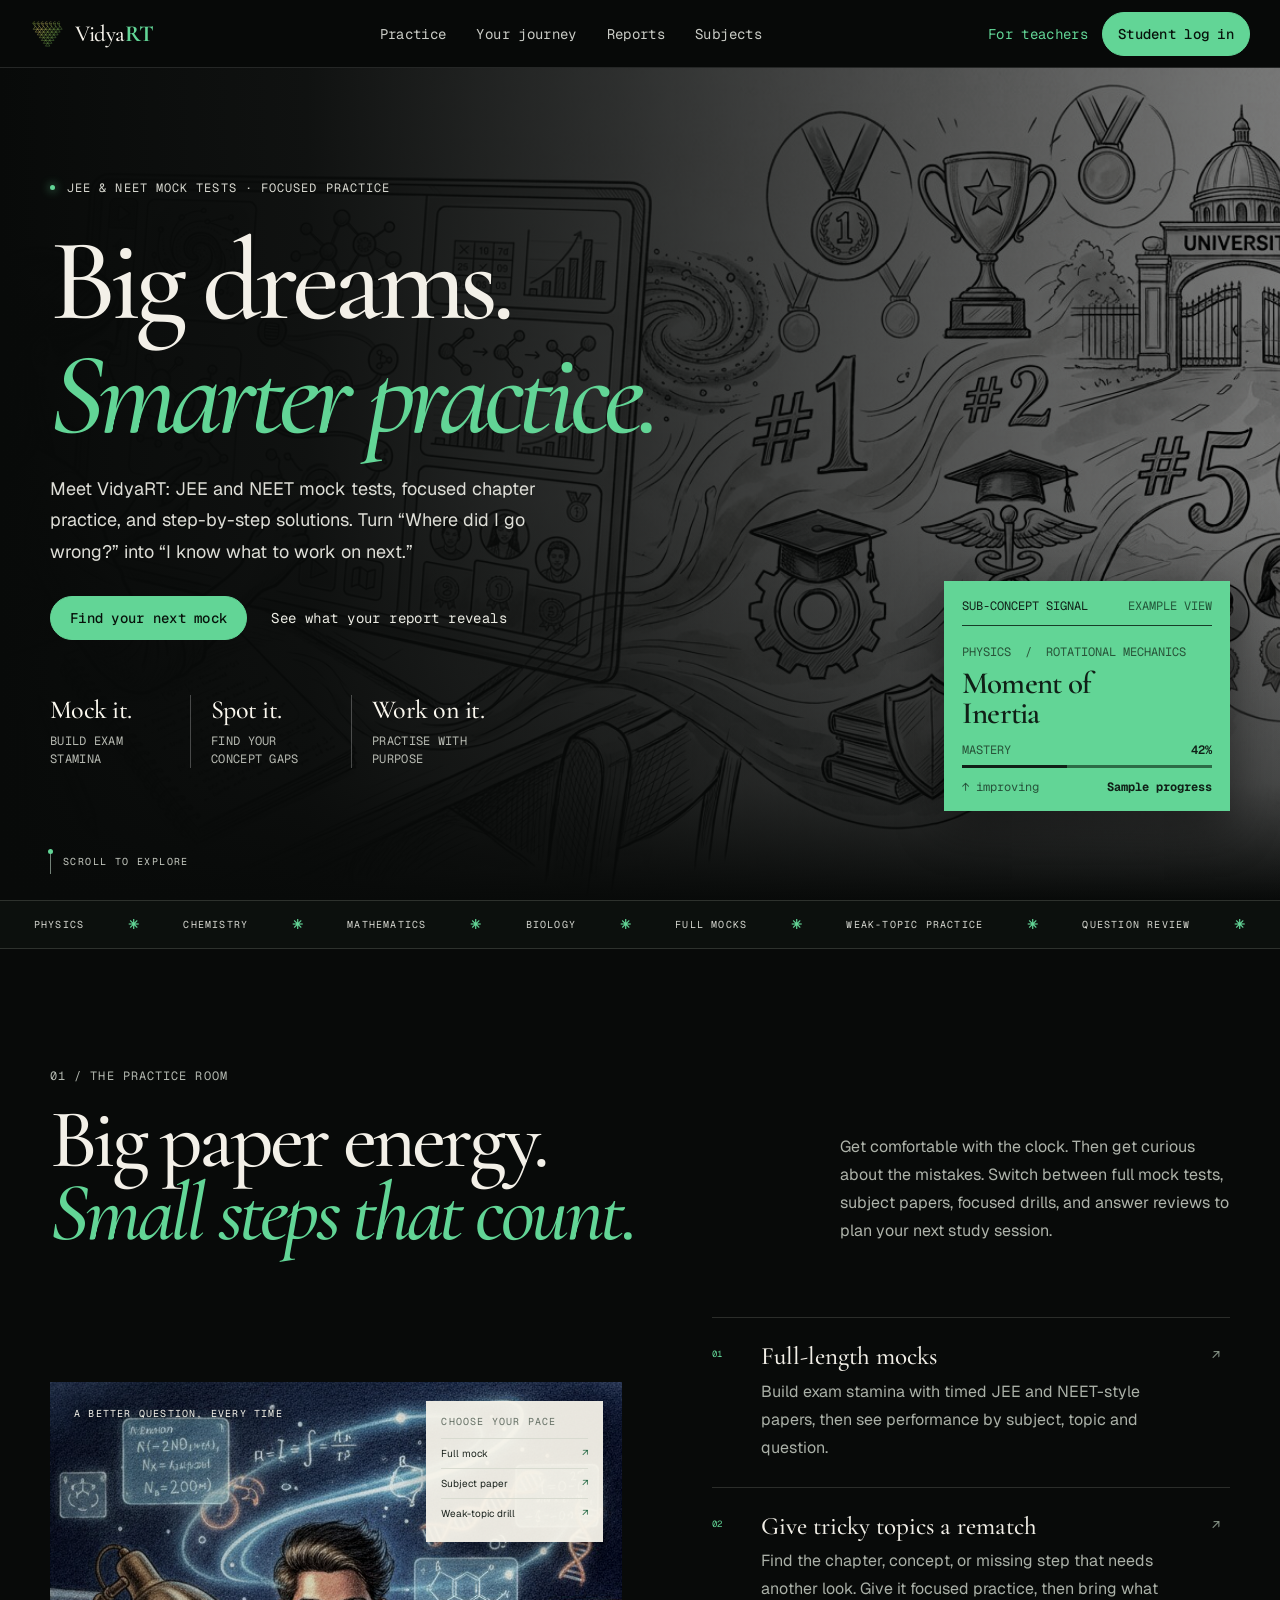
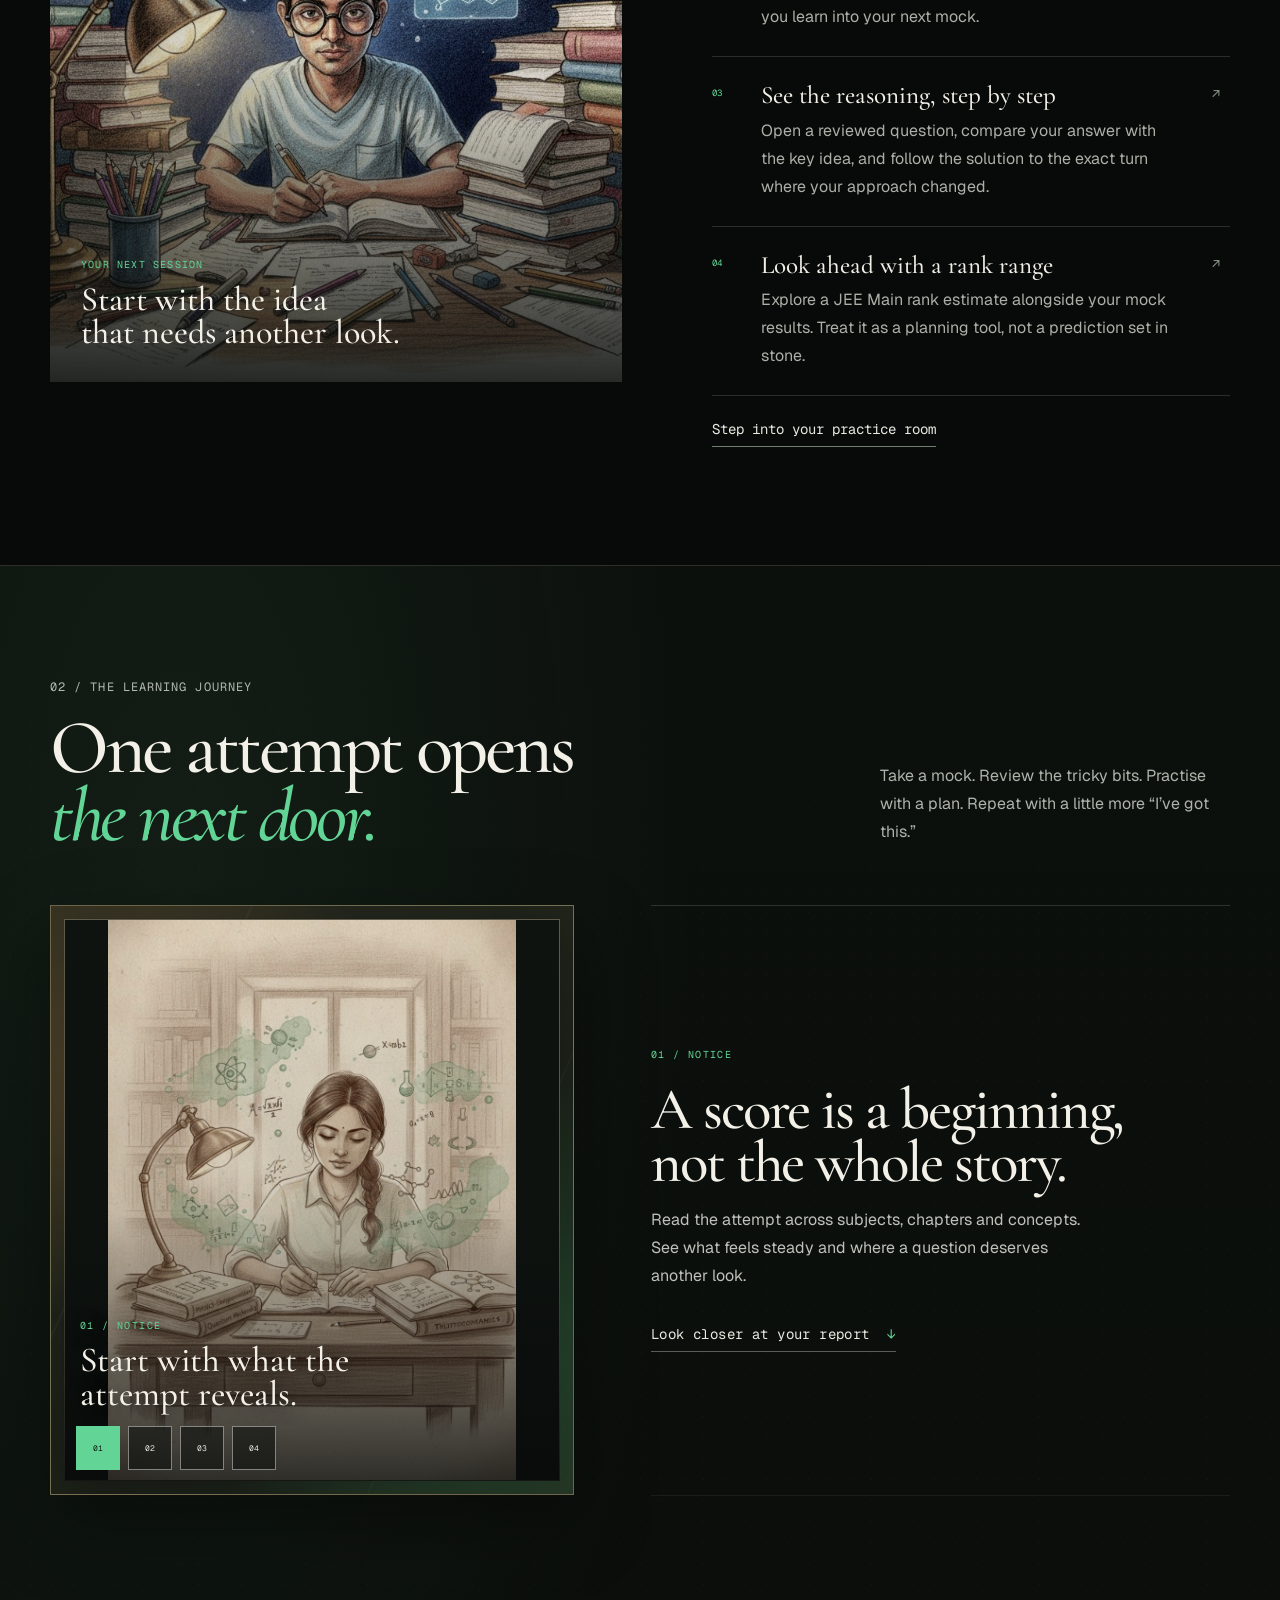
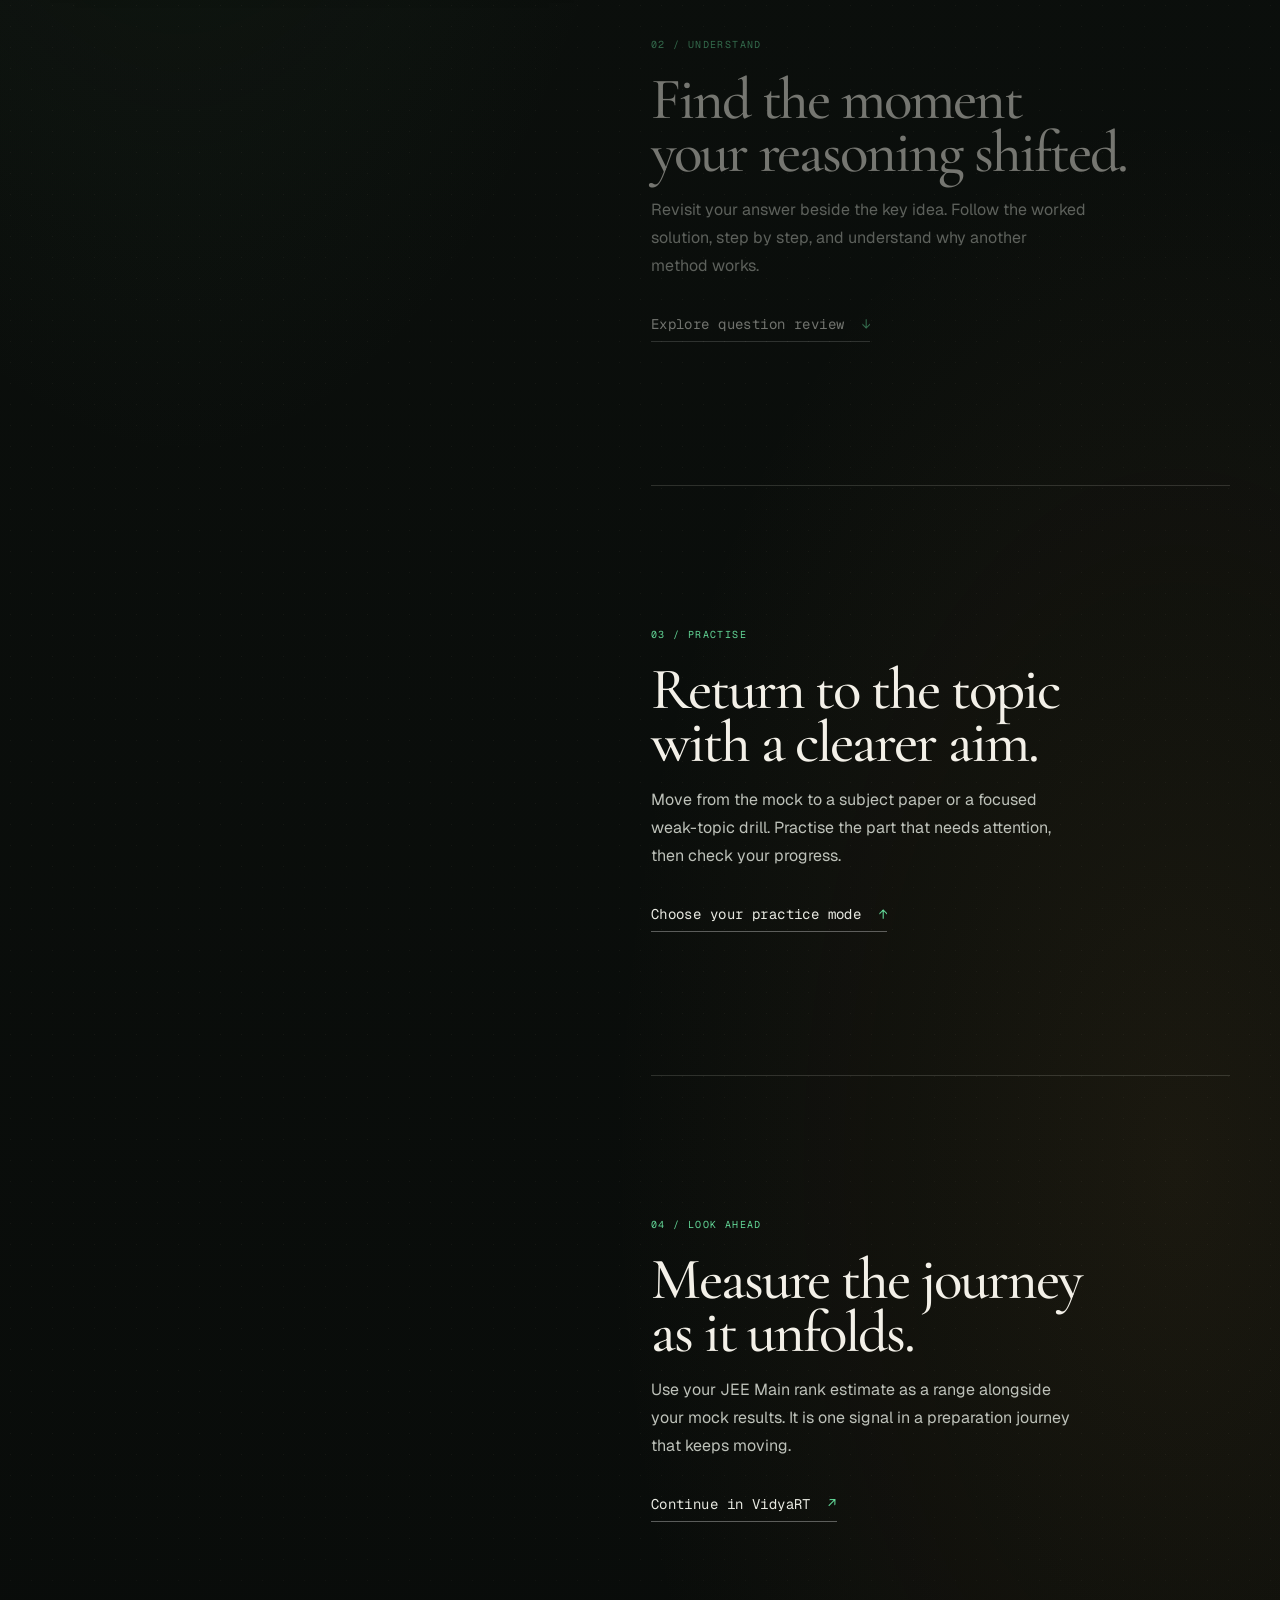
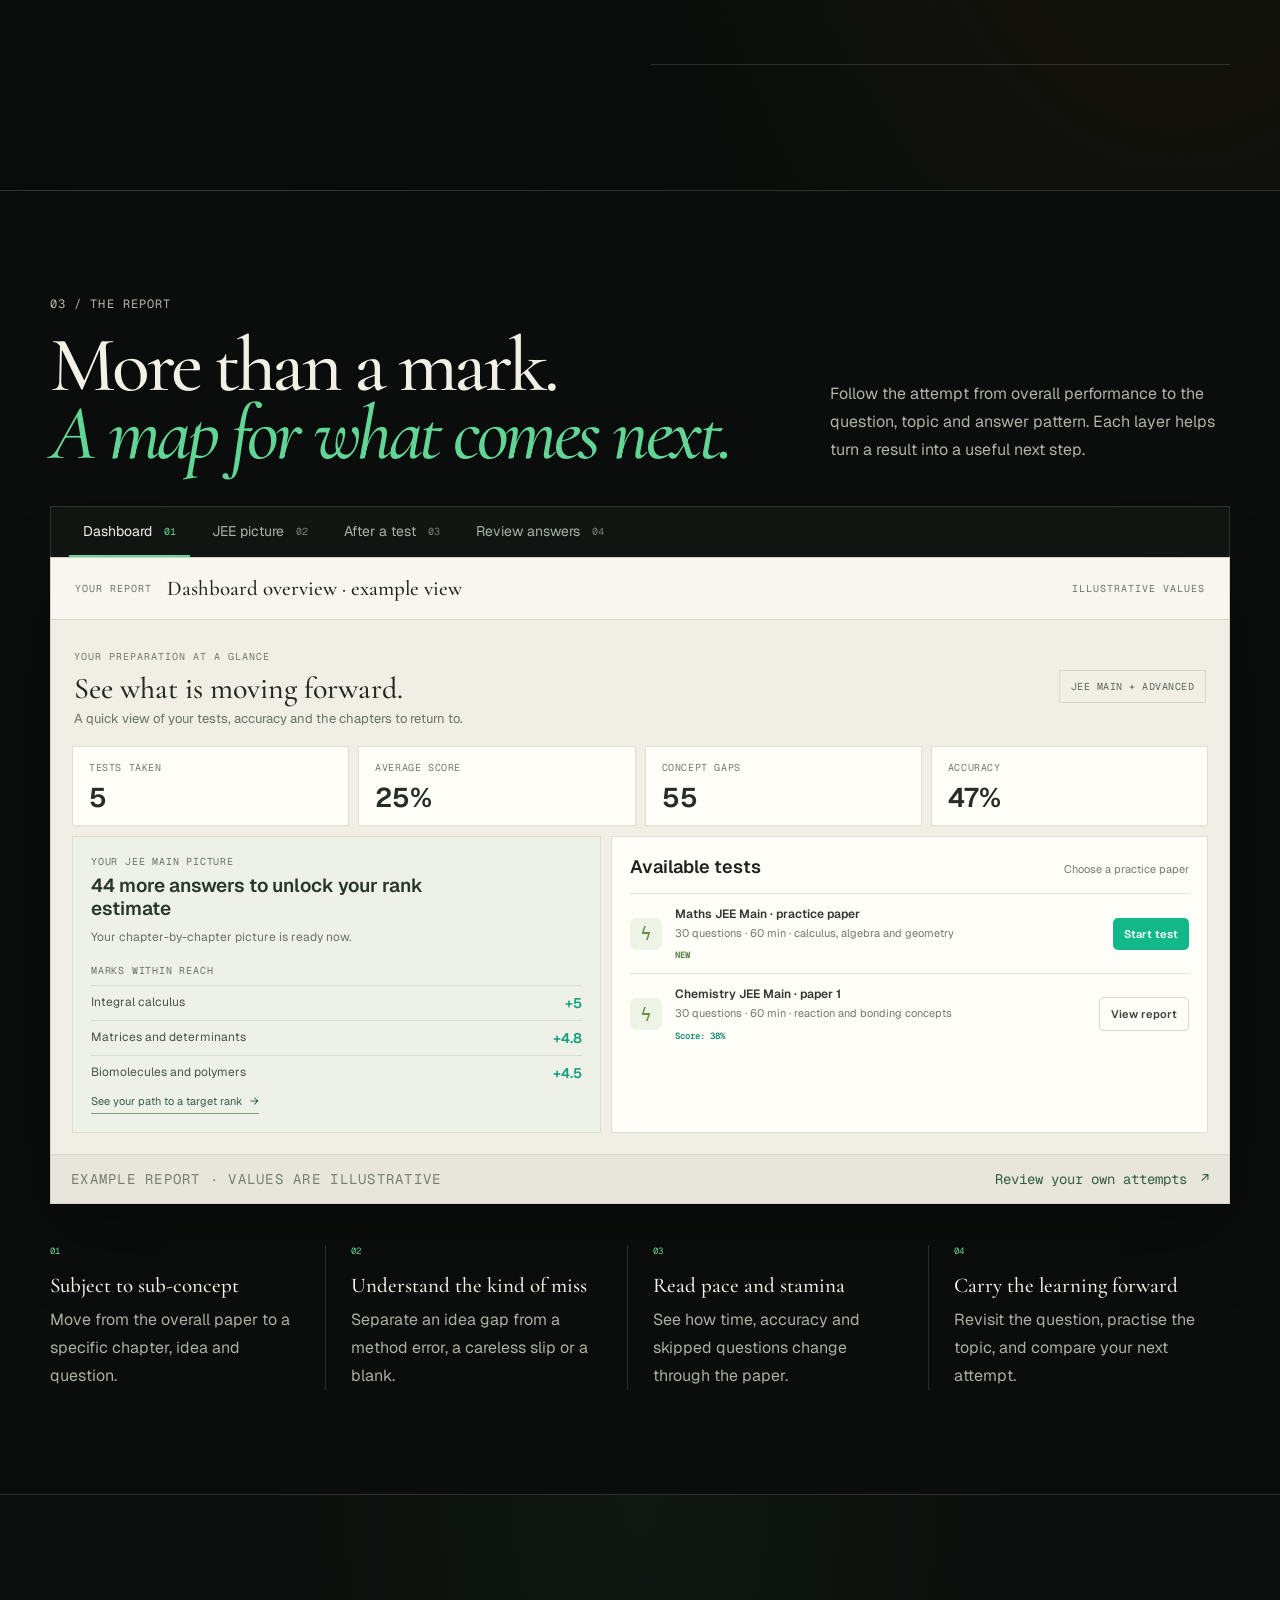
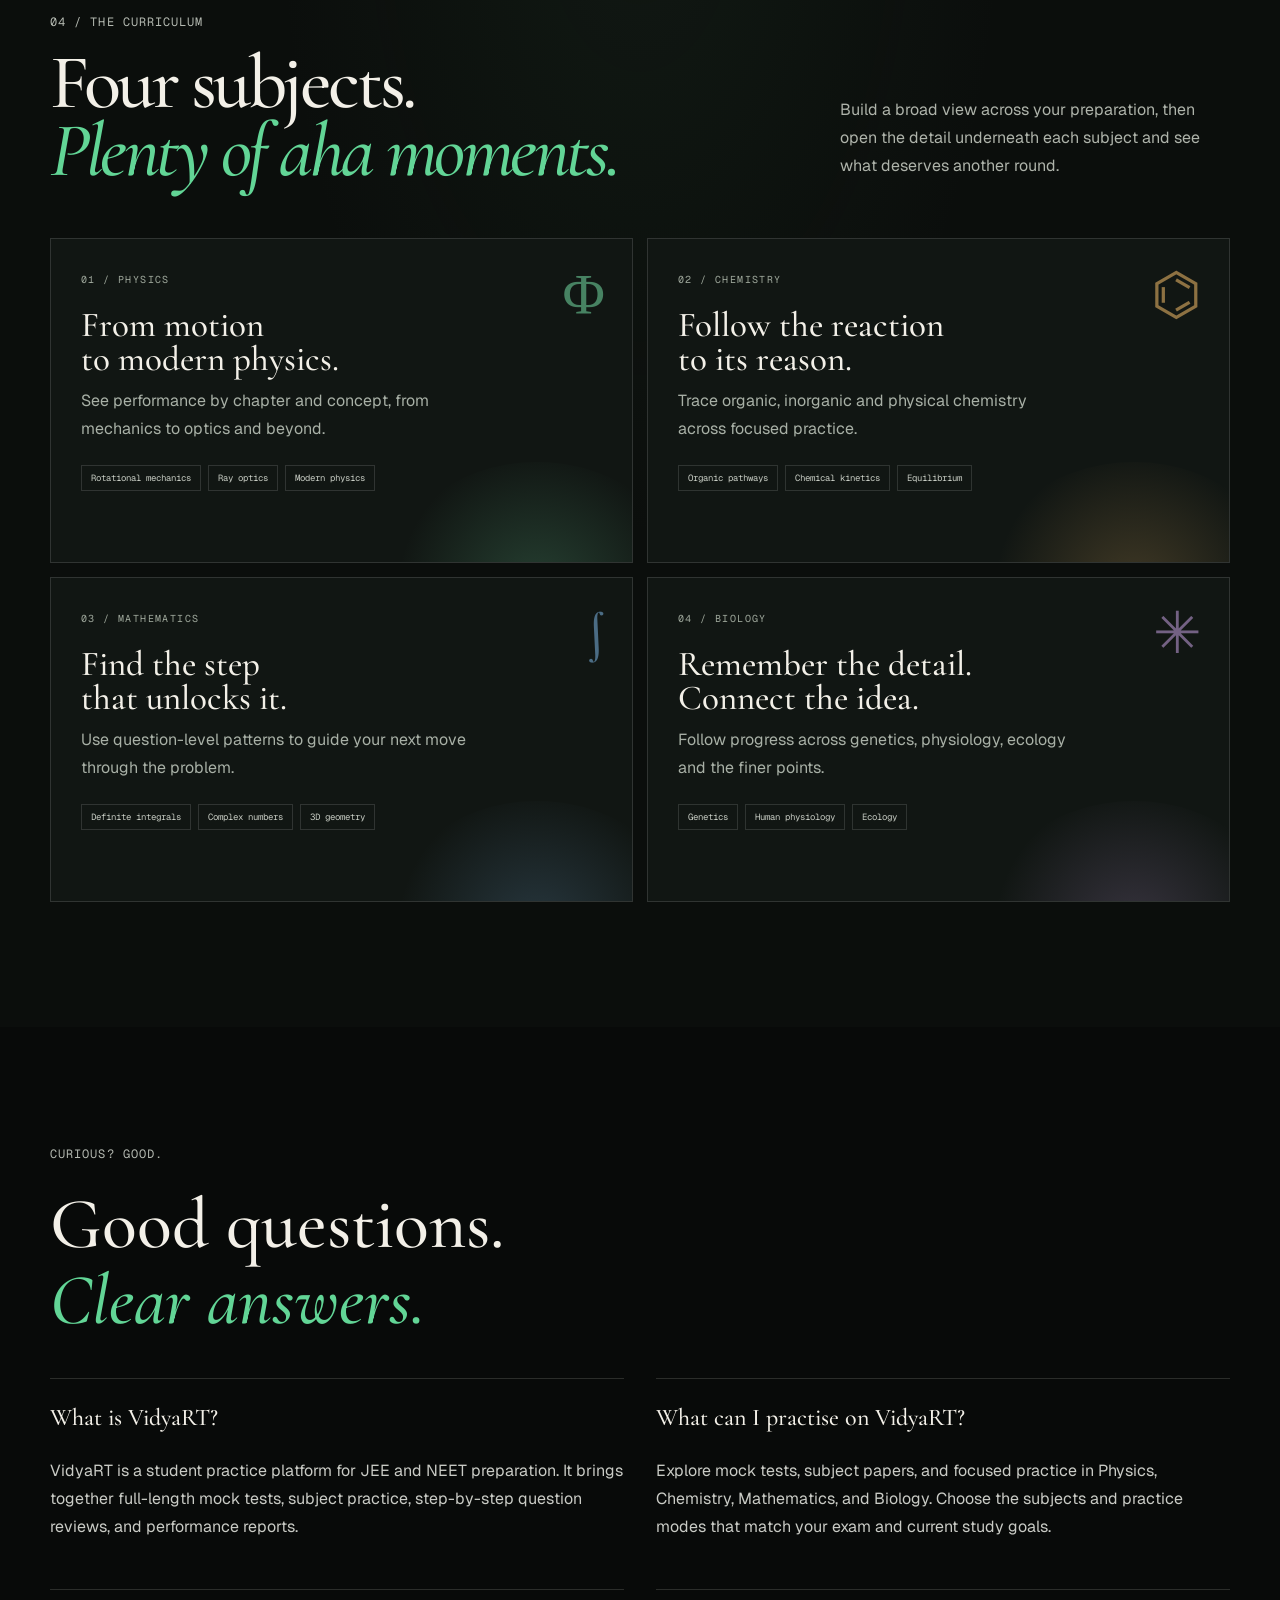
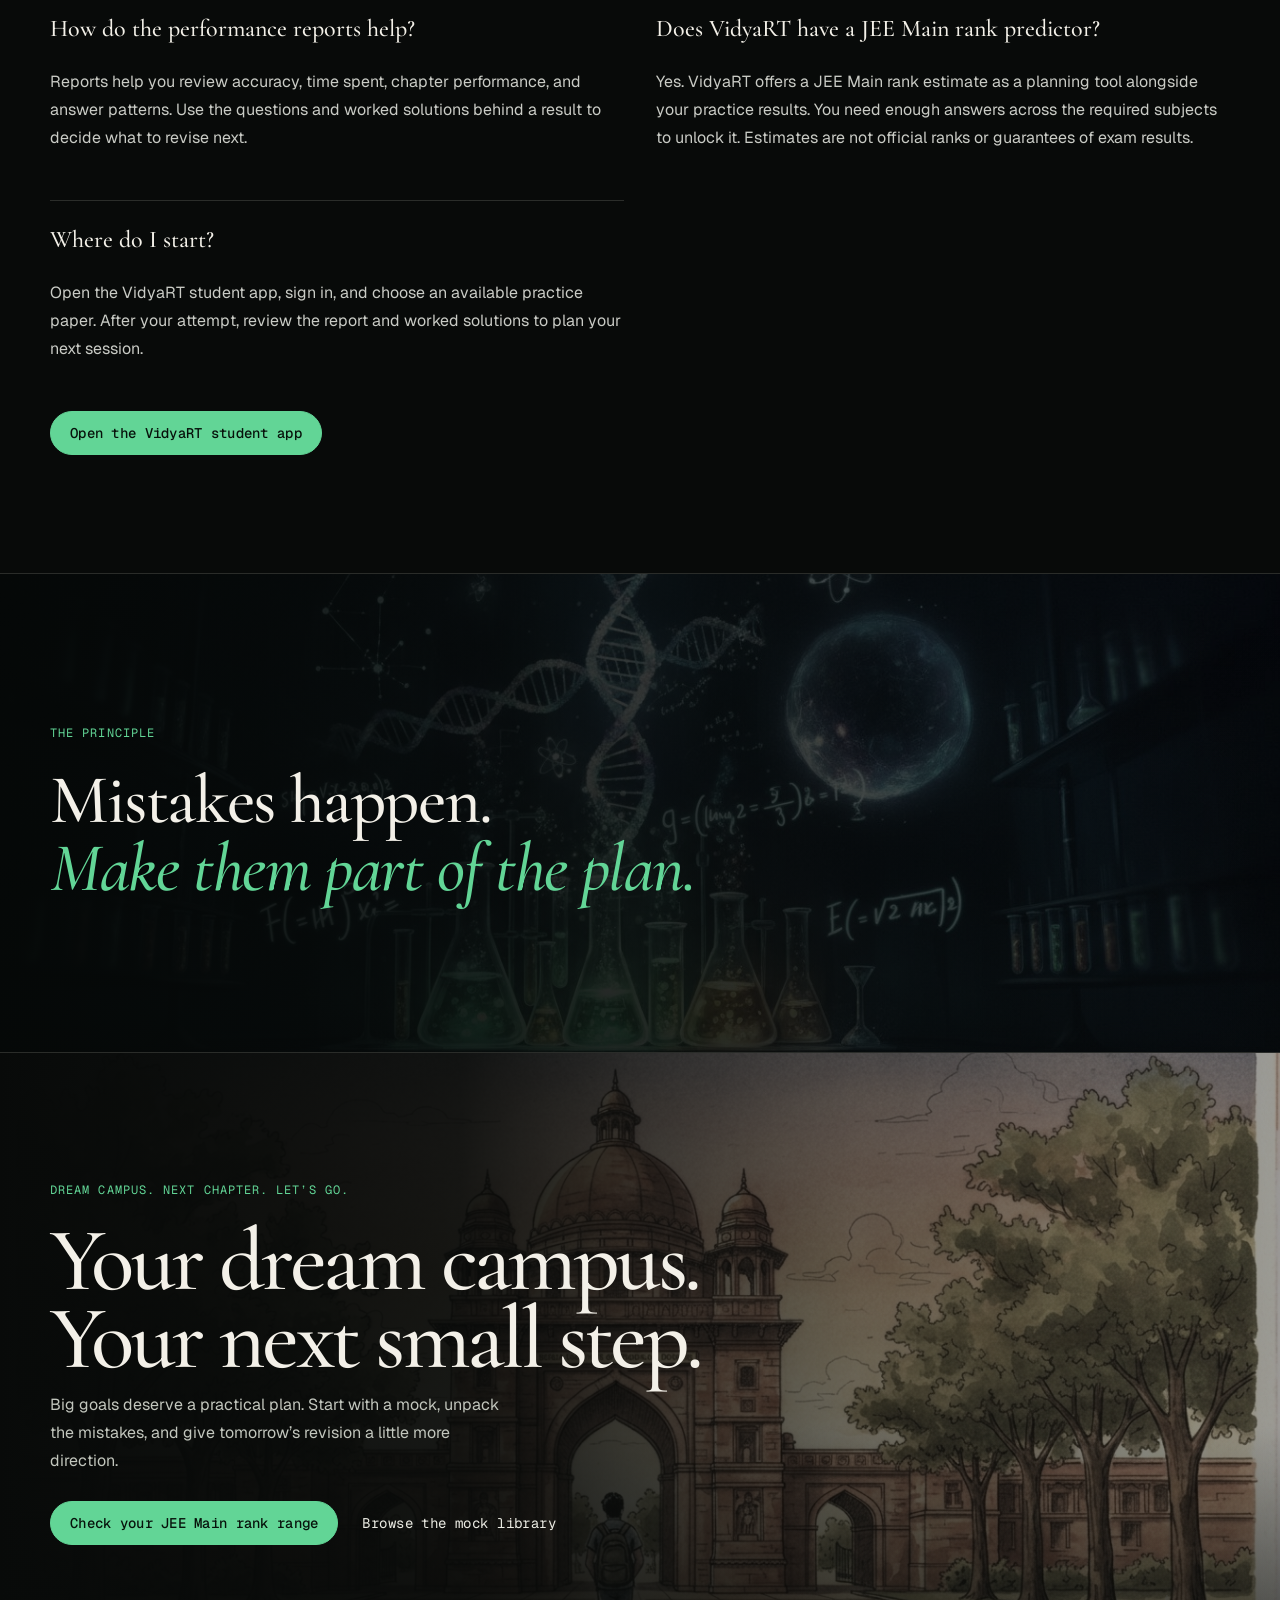
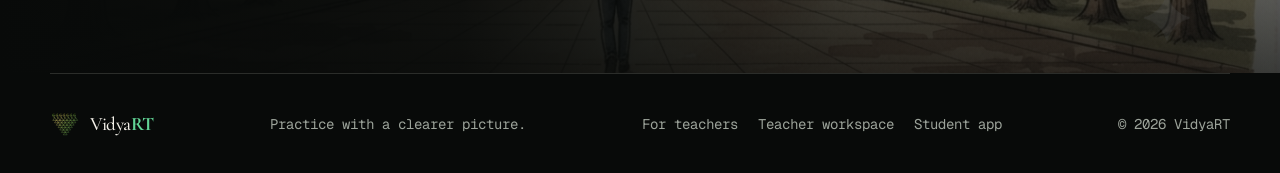
==== commit 258d9a8b: "overhaul" ====
--- a/index.html
+++ b/index.html
@@ -1,40 +1,417 @@
 <!doctype html>
-<html lang="en">
-  <head>
-    <meta charset="UTF-8" />
-    <meta name="viewport" content="width=device-width, initial-scale=1.0" />
+<html lang="en-IN">
+<head>
+  <meta charset="utf-8">
+  <meta name="viewport" content="width=device-width, initial-scale=1">
+  <title>JEE &amp; NEET Mock Tests, Practice &amp; Reports | VidyaRT</title>
+  <meta name="description" content="Prepare with VidyaRT: JEE and NEET mock tests, focused chapter practice, step-by-step solutions, performance reports, and a JEE Main rank estimate.">
+  <meta name="theme-color" content="#080a09">
+  <link rel="canonical" href="https://vidyart.info/">
+  <meta name="robots" content="index, follow, max-image-preview:large">
+  <meta name="author" content="VidyaRT">
+  
+  <meta property="og:title" content="JEE &amp; NEET Mock Tests, Practice &amp; Reports | VidyaRT">
+  <meta property="og:description" content="Prepare with VidyaRT: JEE and NEET mock tests, focused chapter practice, step-by-step solutions, performance reports, and a JEE Main rank estimate.">
+  <meta property="og:type" content="website">
+  <meta property="og:url" content="https://vidyart.info/">
+  <meta property="og:site_name" content="VidyaRT">
+  <meta property="og:locale" content="en_IN">
+  <meta property="og:image" content="https://vidyart.info/images/hero-university-medals.jpg">
+  <meta name="twitter:card" content="summary_large_image">
+  <meta name="twitter:title" content="JEE &amp; NEET Mock Tests, Practice &amp; Reports | VidyaRT">
+  <meta name="twitter:description" content="Prepare with VidyaRT: JEE and NEET mock tests, focused chapter practice, step-by-step solutions, performance reports, and a JEE Main rank estimate.">
+  <meta name="twitter:image" content="https://vidyart.info/images/hero-university-medals.jpg">
+  
+  <link rel="icon" type="image/svg+xml" href="brand-mark.svg">
+  <link rel="manifest" href="site.webmanifest">
+  <link rel="alternate icon" href="brand/favicon.png">
+  <link rel="preconnect" href="https://fonts.googleapis.com">
+  <link rel="preconnect" href="https://fonts.gstatic.com" crossorigin>
+  <link href="https://fonts.googleapis.com/css2?family=Geist+Mono:wght@400;500;600&family=Geist:wght@400;500;600;700&family=Cormorant+Garamond:ital,wght@0,500;0,600;1,500;1,600&display=swap" rel="stylesheet">
+  <link rel="stylesheet" href="site.css">
+<link rel="stylesheet" href="refinements.css">
+<meta property="og:image:alt" content="Student preparing for an entrance exam">
+<meta name="twitter:image:alt" content="Student preparing for an entrance exam">
+<script type="application/ld+json">{"@context": "https://schema.org", "@graph": [{"@type": "Organization", "@id": "https://vidyart.com/#organization", "name": "VidyaRT", "url": "https://vidyart.com/", "logo": "https://vidyart.info/brand/logo-mark.png"}, {"@type": "WebSite", "@id": "https://vidyart.info/#website", "name": "VidyaRT for Students", "url": "https://vidyart.info/", "publisher": {"@id": "https://vidyart.com/#organization"}}, {"@type": "WebPage", "@id": "https://vidyart.info/#webpage", "url": "https://vidyart.info/", "name": "JEE & NEET Mock Tests, Practice & Reports | VidyaRT", "description": "Prepare with VidyaRT: JEE and NEET mock tests, focused chapter practice, step-by-step solutions, performance reports, and a JEE Main rank estimate.", "inLanguage": "en-IN", "isPartOf": {"@id": "https://vidyart.info/#website"}}, {"@type": "FAQPage", "@id": "https://vidyart.info/#questions", "mainEntity": [{"@type": "Question", "name": "What is VidyaRT?", "acceptedAnswer": {"@type": "Answer", "text": "VidyaRT is a student practice platform for JEE and NEET preparation. It brings together full-length mock tests, subject practice, step-by-step question reviews, and performance reports."}}, {"@type": "Question", "name": "What can I practise on VidyaRT?", "acceptedAnswer": {"@type": "Answer", "text": "Explore mock tests, subject papers, and focused practice in Physics, Chemistry, Mathematics, and Biology. Choose the subjects and practice modes that match your exam and current study goals."}}, {"@type": "Question", "name": "How do the performance reports help?", "acceptedAnswer": {"@type": "Answer", "text": "Reports help you review accuracy, time spent, chapter performance, and answer patterns. Use the questions and worked solutions behind a result to decide what to revise next."}}, {"@type": "Question", "name": "Does VidyaRT have a JEE Main rank predictor?", "acceptedAnswer": {"@type": "Answer", "text": "Yes. VidyaRT offers a JEE Main rank estimate as a planning tool alongside your practice results. You need enough answers across the required subjects to unlock it. Estimates are not official ranks or guarantees of exam results."}}, {"@type": "Question", "name": "Where do I start?", "acceptedAnswer": {"@type": "Answer", "text": "Open the VidyaRT student app, sign in, and choose an available practice paper. After your attempt, review the report and worked solutions to plan your next session."}}]}]}</script>
+</head>
+<body><a class="skip-link" href="#main-content">Skip to content</a>
+  <div class="scroll-progress" aria-hidden="true"><i></i></div>
+  <header class="topbar">
+    <a class="brand" href="#top" aria-label="VidyaRT home">
+      <img class="brand-icon" src="vidyart-logo.svg" alt="">
+      <span class="brand-name">Vidya<em>RT</em></span>
+    </a>
+    <nav class="main-nav" id="site-menu" aria-label="Main navigation">
+      <a href="#practice">Practice</a><a href="#journey">Your journey</a><a href="#reports">Reports</a><a href="#subjects">Subjects</a>
+    </nav>
+    <div class="header-actions">
+      <a class="teacher-switch" href="https://vidyart.com/">For teachers</a>
+      <a class="button button-small" href="https://app.vidyart.online/">Student log in</a>
+      <button class="menu-toggle" type="button" aria-label="Open navigation" aria-expanded="false" aria-controls="site-menu"><i></i><i></i></button>
+    </div>
+  </header>
+  <main id="main-content">
+    <section class="hero" id="top">
+      <div class="hero-art" aria-hidden="true"><img src="images/hero-university-medals.jpg" alt="" fetchpriority="high"></div><div class="hero-wash" aria-hidden="true"></div>
+      <div class="hero-inner wrap">
+        <div class="hero-copy reveal">
+          <div class="eyebrow"><i></i> JEE &amp; NEET MOCK TESTS · FOCUSED PRACTICE</div>
+          <h1>Big dreams.<br><em>Smarter practice.</em></h1>
+          <p class="hero-lead">Meet VidyaRT: JEE and NEET mock tests, focused chapter practice, and step-by-step solutions. Turn “Where did I go wrong?” into “I know what to work on next.”</p>
+          <div class="hero-actions"><a class="button" href="https://app.vidyart.online/">Find your next mock</a><a class="text-link" href="#reports">See what your report reveals</a></div>
+          <div class="hero-proof" aria-label="VidyaRT platform highlights"><div><b>Mock it.</b><span>Build exam stamina</span></div><div><b>Spot it.</b><span>Find your concept gaps</span></div><div><b>Work on it.</b><span>Practise with purpose</span></div></div>
+        </div>
+        <div class="hero-signal reveal" aria-label="Illustrative example of concept-level practice">
+          <div class="signal-top"><span>SUB-CONCEPT SIGNAL</span><i>EXAMPLE VIEW</i></div><small>PHYSICS&nbsp; / &nbsp;ROTATIONAL MECHANICS</small>
+          <strong>Moment of<br>Inertia</strong><div class="signal-progress"><span>Mastery <b>42%</b></span><i><b></b></i></div><div class="signal-bottom"><span>↑ improving</span><b>Sample progress</b></div>
+        </div>
+      </div>
+      <a class="scroll-cue" href="#practice"><span></span> SCROLL TO EXPLORE</a>
+    </section>
+    <div class="ticker" aria-label="Subjects and practice modes"><div class="ticker-track">
+      <span>PHYSICS <b>✳</b> CHEMISTRY <b>✳</b> MATHEMATICS <b>✳</b> BIOLOGY <b>✳</b> FULL MOCKS <b>✳</b> WEAK-TOPIC PRACTICE <b>✳</b> QUESTION REVIEW <b>✳</b></span>
+      <span aria-hidden="true">PHYSICS <b>✳</b> CHEMISTRY <b>✳</b> MATHEMATICS <b>✳</b> BIOLOGY <b>✳</b> FULL MOCKS <b>✳</b> WEAK-TOPIC PRACTICE <b>✳</b> QUESTION REVIEW <b>✳</b></span>
+    </div></div>
+    <section class="section practice-story wrap" id="practice">
+      <div class="section-head reveal"><div><div class="eyebrow">01 / THE PRACTICE ROOM</div><h2>Big paper energy.<br><em>Small steps that count.</em></h2></div><p>Get comfortable with the clock. Then get curious about the mistakes. Switch between full mock tests, subject papers, focused drills, and answer reviews to plan your next study session.</p></div>
+      <div class="practice-layout">
+        <div class="practice-visual reveal">
+          <img src="images/hero-boy-studying.jpg" alt="A student working through a notebook amid books and science diagrams" loading="lazy"><div class="visual-fade"></div>
+          <div class="practice-visual-label"><span>YOUR NEXT SESSION</span><b>Start with the idea<br>that needs another look.</b></div>
+          <div class="practice-mini-card"><small>CHOOSE YOUR PACE</small><span>Full mock <i>↗</i></span><span>Subject paper <i>↗</i></span><span>Weak-topic drill <i>↗</i></span></div>
+          <div class="image-index">A BETTER QUESTION, EVERY TIME</div>
+        </div>
+        <div class="practice-list reveal">
+          <article class="practice-item"><span class="item-number">01</span><div><h3>Full-length mocks</h3><p>Build exam stamina with timed JEE and NEET-style papers, then see performance by subject, topic and question.</p></div><span class="item-mark">↗</span></article>
+          <article class="practice-item"><span class="item-number">02</span><div><h3>Give tricky topics a rematch</h3><p>Find the chapter, concept, or missing step that needs another look. Give it focused practice, then bring what you learn into your next mock.</p></div><span class="item-mark">↗</span></article>
+          <article class="practice-item"><span class="item-number">03</span><div><h3>See the reasoning, step by step</h3><p>Open a reviewed question, compare your answer with the key idea, and follow the solution to the exact turn where your approach changed.</p></div><span class="item-mark">↗</span></article>
+          <article class="practice-item"><span class="item-number">04</span><div><h3>Look ahead with a rank range</h3><p>Explore a JEE Main rank estimate alongside your mock results. Treat it as a planning tool, not a prediction set in stone.</p></div><span class="item-mark">↗</span></article>
+          <a class="inline-link" href="https://app.vidyart.online/">Step into your practice room</a>
+        </div>
+      </div>
+    </section>
+    <section class="journey-section" id="journey">
+      <div class="wrap journey-shell">
+        <div class="journey-heading section-head reveal"><div><div class="eyebrow">02 / THE LEARNING JOURNEY</div><h2>One attempt opens<br><em>the next door.</em></h2></div><p>Take a mock. Review the tricky bits. Practise with a plan. Repeat with a little more “I’ve got this.”</p></div>
+        <div class="journey-layout">
+          <div class="journey-scene" aria-live="polite">
+            <div class="scene-grain" aria-hidden="true"></div>
+            <img class="journey-image is-current" src="images/hero-girl-studying.jpg" data-scene-src="images/hero-girl-studying.jpg" alt="A student tracing a question through her notes" decoding="async">
+            <img class="journey-image" alt="" aria-hidden="true" decoding="async">
+            <div class="journey-shade"></div><div class="journey-scene-caption"><span data-scene-step>01 / NOTICE</span><b data-scene-title>Start with what the attempt reveals.</b></div>
+            <div class="journey-progress" role="group" aria-label="Learning journey chapters"><button class="is-active" type="button" data-jump="0" aria-label="Go to chapter 1" aria-current="step">01</button><button type="button" data-jump="1" aria-label="Go to chapter 2">02</button><button type="button" data-jump="2" aria-label="Go to chapter 3">03</button><button type="button" data-jump="3" aria-label="Go to chapter 4">04</button></div>
+          </div>
+          <div class="journey-chapters">
+            <article class="journey-chapter is-active" data-image="images/hero-girl-studying.jpg" data-alt="A student tracing a question through her notes" data-step="01 / NOTICE" data-title="Start with what the attempt reveals."><span>01 / NOTICE</span><h3>A score is a beginning,<br>not the whole story.</h3><p>Read the attempt across subjects, chapters and concepts. See what feels steady and where a question deserves another look.</p><a href="#reports">Look closer at your report <b>↓</b></a></article>
+            <article class="journey-chapter" data-image="images/hero-sciencelab.jpg" data-alt="A glowing science study scene with diagrams and experiments" data-step="02 / UNDERSTAND" data-title="Follow the idea, step by step."><span>02 / UNDERSTAND</span><h3>Find the moment<br>your reasoning shifted.</h3><p>Revisit your answer beside the key idea. Follow the worked solution, step by step, and understand why another method works.</p><a href="#reports">Explore question review <b>↓</b></a></article>
+            <article class="journey-chapter" data-image="images/hero-boy-studying.jpg" data-alt="A student returning to focused practice among books and notes" data-step="03 / PRACTISE" data-title="Turn a gap into focused practice."><span>03 / PRACTISE</span><h3>Return to the topic<br>with a clearer aim.</h3><p>Move from the mock to a subject paper or a focused weak-topic drill. Practise the part that needs attention, then check your progress.</p><a href="#practice">Choose your practice mode <b>↑</b></a></article>
+            <article class="journey-chapter" data-image="images/hero-university-medals.jpg" data-alt="A student follows a path toward a university gate, with medals and achievement sketches" data-step="04 / LOOK AHEAD" data-title="Keep a useful view of the road ahead."><span>04 / LOOK AHEAD</span><h3>Measure the journey<br>as it unfolds.</h3><p>Use your JEE Main rank estimate as a range alongside your mock results. It is one signal in a preparation journey that keeps moving.</p><a href="https://app.vidyart.online/">Continue in VidyaRT <b>↗</b></a></article>
+          </div>
+        </div>
+      </div>
+    </section>
+    <section class="report-section" id="reports">
+      <div class="wrap">
+        <div class="report-heading section-head reveal"><div><div class="eyebrow">03 / THE REPORT</div><h2>More than a mark.<br><em>A map for what comes next.</em></h2></div><p>Follow the attempt from overall performance to the question, topic and answer pattern. Each layer helps turn a result into a useful next step.</p></div>
+        <div class="report-tabs" role="tablist" aria-label="Student report views">
+          <button type="button" role="tab" id="student-report-tab-dashboard" aria-controls="student-report-dashboard" aria-selected="true" class="is-active">Dashboard <span>01</span></button>
+          <button type="button" role="tab" id="student-report-tab-rank" aria-controls="student-report-rank" aria-selected="false" tabindex="-1">JEE picture <span>02</span></button>
+          <button type="button" role="tab" id="student-report-tab-test" aria-controls="student-report-test" aria-selected="false" tabindex="-1">After a test <span>03</span></button>
+          <button type="button" role="tab" id="student-report-tab-review" aria-controls="student-report-review" aria-selected="false" tabindex="-1">Review answers <span>04</span></button>
+        </div>
+        <div class="report-dashboard report-preview reveal">
+          <div class="dashboard-top"><div><span>YOUR REPORT</span><b data-report-heading>Dashboard overview · example view</b></div><i>ILLUSTRATIVE VALUES</i></div>
+          <section class="report-view is-active student-dashboard-view" id="student-report-dashboard" role="tabpanel" aria-labelledby="student-report-tab-dashboard" data-report-view="dashboard">
+            <div class="student-dashboard-welcome"><div><span>YOUR PREPARATION AT A GLANCE</span><h3>See what is moving forward.</h3><p>A quick view of your tests, accuracy and the chapters to return to.</p></div><span class="exam-chip">JEE MAIN + ADVANCED</span></div>
+            <div class="student-dashboard-stats"><article><span>TESTS TAKEN</span><b>5</b></article><article><span>AVERAGE SCORE</span><b>25%</b></article><article><span>CONCEPT GAPS</span><b>55</b></article><article><span>ACCURACY</span><b>47%</b></article></div>
+            <div class="student-dashboard-grid"><article class="dashboard-rank-teaser"><div><span>YOUR JEE MAIN PICTURE</span><b>44 more answers to unlock your rank estimate</b><small>Your chapter-by-chapter picture is ready now.</small></div><div class="mini-marks"><span>MARKS WITHIN REACH</span><b>Integral calculus <strong>+5</strong></b><b>Matrices and determinants <strong>+4.8</strong></b><b>Biomolecules and polymers <strong>+4.5</strong></b><a href="#student-report-rank" data-open-report="rank">See your path to a target rank <i>→</i></a></div></article>
+              <article class="available-tests"><div class="widget-title"><b>Available tests</b><span>Choose a practice paper</span></div><div class="available-test-row"><i>ϟ</i><span><b>Maths JEE Main · practice paper</b><small>30 questions · 60 min · calculus, algebra and geometry</small></span><strong class="test-badge">NEW</strong><a href="https://app.vidyart.online/">Start test</a></div><div class="available-test-row"><i>ϟ</i><span><b>Chemistry JEE Main · paper 1</b><small>30 questions · 60 min · reaction and bonding concepts</small></span><strong class="test-score-badge">Score: 38%</strong><a class="secondary-test-link" href="#student-report-test" data-open-report="test">View report</a></div></article></div>
+          </section>
+          <section class="report-view" id="student-report-rank" role="tabpanel" aria-labelledby="student-report-tab-rank" data-report-view="rank" hidden>
+            <div class="rank-report-grid">
+              <article class="rank-coverage-card"><div class="widget-title"><b>Your JEE Main picture</b><span>Build it across all 3 subjects</span></div><div class="coverage-summary"><strong>106 <small>/ 150</small></strong><span>answers across recent tests</span></div><div class="coverage-row"><span>Physics</span><i><b style="--fill:100%"></b></i><strong>30 / 30</strong></div><div class="coverage-row"><span>Chemistry</span><i><b style="--fill:4%"></b></i><strong>1 / 30</strong></div><div class="coverage-row"><span>Mathematics</span><i><b style="--fill:73%"></b></i><strong>22 / 30</strong></div><div class="rank-gate"><b>Your rank estimate needs more answers.</b><span>Keep taking tests in every subject. Your chapter picture is already taking shape.</span></div></article>
+              <article class="target-rank-card"><div class="widget-title"><b>Set a target rank</b><span>Example target</span></div><div class="target-number"><span>Target</span><strong>20,000</strong></div><div class="rank-slider" aria-label="Illustrative target rank slider"><i></i><b></b></div><div class="rank-scale"><span>100</span><span>1,000</span><span>10,000</span><span>1,00,000</span><span>5,00,000</span></div><p>About <b>135–150 marks</b> could put this example near its target. It is roughly <strong>88 marks short</strong>.</p><div class="fastest-path"><span>WHAT TO WORK ON FIRST</span><div><i>1</i><b>Stop guessing</b><strong>+28.5</strong><small>Skip when you are unsure under negative marking.</small></div><div><i>2</i><b>Integral calculus</b><strong>+5</strong><small>Mathematics · about 43% right so far.</small></div><div><i>3</i><b>Matrices and determinants</b><strong>+4.8</strong><small>Mathematics · about 34% right so far.</small></div></div></article>
+            </div>
+            <article class="marks-reach-card"><div class="widget-title"><b>Marks within reach</b><span>Example: if these chapters improve</span></div><div class="mark-gain-row"><span>Integral calculus</span><small>Mathematics</small><strong>+5</strong></div><div class="mark-gain-row"><span>Matrices and determinants</span><small>Mathematics</small><strong>+4.8</strong></div><div class="mark-gain-row"><span>Biomolecules and polymers</span><small>Chemistry</small><strong>+4.5</strong></div><p>These are practice priorities, not promised marks. Open a chapter to see the questions behind it.</p></article>
+          </section>
+          <section class="report-view" id="student-report-test" role="tabpanel" aria-labelledby="student-report-tab-test" data-report-view="test" hidden>
+            <div class="test-score-head"><div class="score-ring"><strong>38</strong><span>SCORE %</span></div><div class="test-score-copy"><h3>Every question you review can help next time.</h3><p>You <b>37.5%</b> · class average 45.9% · top score 95.8%</p><div class="score-counts"><div><strong>45</strong><span>Marks</span></div><div><strong>14</strong><span>Right</span></div><div><strong>11</strong><span>To review</span></div><div><strong>5</strong><span>Skipped</span></div></div></div></div>
+            <div class="test-results-grid"><article class="test-insight-card went-well"><div class="widget-title"><b>What went well</b><span>Compared with the class</span></div><p><b>Q16, Q9 and Q1:</b> you got these right, though fewer than one in three classmates did.</p><p><b>Statistics and probability:</b> 100% for you · 66% for the class.</p><p><b>Three-dimensional geometry:</b> 67% for you · 45% for the class.</p></article><article class="test-insight-card next-focus"><div class="widget-title"><b>Where to find your next marks</b><span>Chapter by chapter</span></div><div class="chapter-score"><span>Mathematical reasoning</span><b>1 / 1 right</b><i><b style="--fill:100%"></b></i></div><div class="chapter-score"><span>Differential equations</span><b>1 / 1 right</b><i><b style="--fill:100%"></b></i></div><div class="chapter-score"><span>3D geometry</span><b>2 / 3 right · class 45%</b><i><b style="--fill:67%"></b></i></div><div class="chapter-score needs-work"><span>Coordinate geometry</span><b>1 / 3 right · class 48%</b><i><b style="--fill:33%"></b></i></div><div class="chapter-score needs-work"><span>Integral calculus</span><b>1 / 3 right · class 58%</b><i><b style="--fill:33%"></b></i></div></article></div>
+            <div class="coach-note"><span>A NOTE FROM YOUR COACH · EXAMPLE</span><p>You did well on probability and 3D geometry. Coordinate geometry and integrals need another look. Start with the questions you missed, then try a short practice set on those chapters.</p></div>
+          </section>
+          <section class="report-view" id="student-report-review" role="tabpanel" aria-labelledby="student-report-tab-review" data-report-view="review" hidden>
+            <div class="review-toolbar"><div><span>REVIEW YOUR ANSWERS</span><b>Open a question to see your answer and the worked solution.</b></div><div class="review-filters" aria-label="Question filters"><span class="selected">To review · 11</span><span>Right · 14</span><span>Skipped · 5</span><span>All · 30</span></div></div>
+            <div class="question-review-grid"><article class="worked-solution"><div class="solution-top"><span>THE WAY THROUGH</span><b data-solution-count>1 / 2</b><span class="solution-controls"><button type="button" aria-label="Previous step" data-solution-direction="-1">‹</button><button type="button" aria-label="Next step" data-solution-direction="1">›</button></span></div><div class="solution-question is-current" data-solution-step="1"><div class="step-number">1</div><div><p>Define the function and rewrite the question before you calculate.</p><div class="equation-block">g(x) = |2<sup>x</sup> − 1| + |x − 1|</div></div><b class="step-check">✓</b></div><div class="solution-next-step" data-solution-step="2"><div class="step-number">2</div><div><p>Use the given relationship to connect the two parts of the integral.</p><div class="equation-block">f(x) + f(1 + x) = g(x)</div></div></div><div class="solution-caption">The worked solution shows the key move at each step, so you can see where your method changed direction.</div></article><article class="pace-detail-card"><div class="widget-title"><b>Pace, focus and time</b><span>Across this paper</span></div><p>Quick means under 45 seconds.</p><div class="pace-count-grid"><div><b>6</b><span>Quick and right</span></div><div><b>8</b><span>Took time, got it</span></div><div><b>7</b><span>Quick, worth a second look</span></div><div><b>4</b><span>Took time, still open</span></div></div><div class="accuracy-timeline"><div class="widget-title"><b>Accuracy from start to finish</b><span>Example</span></div><div class="timeline-bars"><div><b>43%</b><i style="--fill:43%"></i><span>Start</span></div><div><b>50%</b><i style="--fill:50%"></i><span>Early</span></div><div><b>60%</b><i style="--fill:60%"></i><span>Later</span></div><div><b>67%</b><i style="--fill:67%"></i><span>End</span></div></div></div><div class="chapter-time-list"><b>Time by chapter · average 65 sec per question</b><div><span>Integral calculus</span><strong>5m 57s · 3 questions</strong></div><div><span>Mathematical reasoning</span><strong>5m 25s · 1 question</strong></div><div><span>Coordinate geometry</span><strong>3m 1s · 3 questions</strong></div></div></article></div>
+          </section>
+          <div class="dashboard-note"><span>EXAMPLE REPORT · VALUES ARE ILLUSTRATIVE</span><a href="https://app.vidyart.online/">Review your own attempts <b>↗</b></a></div>
+        </div>
+        <div class="report-depth reveal">
+          <div><span>01</span><b>Subject to sub-concept</b><p>Move from the overall paper to a specific chapter, idea and question.</p></div>
+          <div><span>02</span><b>Understand the kind of miss</b><p>Separate an idea gap from a method error, a careless slip or a blank.</p></div>
+          <div><span>03</span><b>Read pace and stamina</b><p>See how time, accuracy and skipped questions change through the paper.</p></div>
+          <div><span>04</span><b>Carry the learning forward</b><p>Revisit the question, practise the topic, and compare your next attempt.</p></div>
+        </div>
+      </div>
+    </section>
+    <section class="subject-section" id="subjects">
+      <div class="wrap subject-shell">
+        <div class="subject-heading section-head reveal"><div><div class="eyebrow">04 / THE CURRICULUM</div><h2>Four subjects.<br><em>Plenty of aha moments.</em></h2></div><p>Build a broad view across your preparation, then open the detail underneath each subject and see what deserves another round.</p></div>
+        <div class="subject-grid">
+          <article class="subject-card physics reveal"><span class="subject-glyph">Φ</span><small>01 / PHYSICS</small><h3>From motion<br>to modern physics.</h3><p>See performance by chapter and concept, from mechanics to optics and beyond.</p><div class="subject-tags"><span>Rotational mechanics</span><span>Ray optics</span><span>Modern physics</span></div></article>
+          <article class="subject-card chemistry reveal"><span class="subject-glyph">⌬</span><small>02 / CHEMISTRY</small><h3>Follow the reaction<br>to its reason.</h3><p>Trace organic, inorganic and physical chemistry across focused practice.</p><div class="subject-tags"><span>Organic pathways</span><span>Chemical kinetics</span><span>Equilibrium</span></div></article>
+          <article class="subject-card mathematics reveal"><span class="subject-glyph">∫</span><small>03 / MATHEMATICS</small><h3>Find the step<br>that unlocks it.</h3><p>Use question-level patterns to guide your next move through the problem.</p><div class="subject-tags"><span>Definite integrals</span><span>Complex numbers</span><span>3D geometry</span></div></article>
+          <article class="subject-card biology reveal"><span class="subject-glyph">✳</span><small>04 / BIOLOGY</small><h3>Remember the detail.<br>Connect the idea.</h3><p>Follow progress across genetics, physiology, ecology and the finer points.</p><div class="subject-tags"><span>Genetics</span><span>Human physiology</span><span>Ecology</span></div></article>
+        </div>
+      </div>
+    </section>
+    <section class="section wrap student-faq" id="questions" aria-labelledby="questions-title"><div class="eyebrow">CURIOUS? GOOD.</div><h2 id="questions-title">Good questions.<br><em>Clear answers.</em></h2><div class="faq-grid"><article><h3>What is VidyaRT?</h3><p>VidyaRT is a student practice platform for JEE and NEET preparation. It brings together full-length mock tests, subject practice, step-by-step question reviews, and performance reports.</p></article><article><h3>What can I practise on VidyaRT?</h3><p>Explore mock tests, subject papers, and focused practice in Physics, Chemistry, Mathematics, and Biology. Choose the subjects and practice modes that match your exam and current study goals.</p></article><article><h3>How do the performance reports help?</h3><p>Reports help you review accuracy, time spent, chapter performance, and answer patterns. Use the questions and worked solutions behind a result to decide what to revise next.</p></article><article><h3>Does VidyaRT have a JEE Main rank predictor?</h3><p>Yes. VidyaRT offers a JEE Main rank estimate as a planning tool alongside your practice results. You need enough answers across the required subjects to unlock it. Estimates are not official ranks or guarantees of exam results.</p></article><article><h3>Where do I start?</h3><p>Open the VidyaRT student app, sign in, and choose an available practice paper. After your attempt, review the report and worked solutions to plan your next session.</p></article></div><a class="button" href="https://app.vidyart.online/">Open the VidyaRT student app</a></section>
+<section class="belief-interlude">
+      <img src="images/hero-sciencelab.jpg" alt="" loading="lazy"><div class="belief-wash"></div>
+      <div class="wrap belief-copy reveal"><span class="eyebrow">THE PRINCIPLE</span><p>Mistakes happen.<br><em>Make them part of the plan.</em></p></div>
+    </section>
+    <section class="destination-section">
+      <div class="destination-art" aria-hidden="true"><img src="images/hero-campus.png" alt="" loading="lazy"></div><div class="destination-wash"></div>
+      <div class="wrap destination-copy reveal"><span class="eyebrow">DREAM CAMPUS. NEXT CHAPTER. LET’S GO.</span><h2>Your dream campus.<br>Your next small step.</h2><p>Big goals deserve a practical plan. Start with a mock, unpack the mistakes, and give tomorrow’s revision a little more direction.</p><div class="destination-actions"><a class="button" href="https://app.vidyart.online/">Check your JEE Main rank range</a><a class="text-link" href="https://app.vidyart.online/">Browse the mock library</a></div></div>
+    </section>
+  </main>
+  <footer class="footer wrap">
+    <a class="brand footer-brand" href="#top"><img class="brand-icon" src="vidyart-logo.svg" alt=""><span class="brand-name">Vidya<em>RT</em></span></a>
+    <span>Practice with a clearer picture.</span>
+    <div><a href="https://vidyart.com/">For teachers</a><a href="https://admin.vidyart.online/">Teacher workspace</a><a href="https://app.vidyart.online/">Student app</a></div>
+    <small>© 2026 VidyaRT</small>
+  </footer>
+  <script>
+    (() => {
+      const root = document.documentElement;
+      const reduced = window.matchMedia("(prefers-reduced-motion: reduce)").matches;
+      const menuButton = document.querySelector(".menu-toggle");
+      const nav = document.querySelector(".main-nav");
+      root.classList.add("js-ready");
+      if (reduced || !("IntersectionObserver" in window)) {
+        document.querySelectorAll(".reveal").forEach((el) => el.classList.add("is-visible"));
+      } else {
+        const revealObserver = new IntersectionObserver((entries, io) => {
+          entries.forEach((entry) => {
+            if (entry.isIntersecting) { entry.target.classList.add("is-visible"); io.unobserve(entry.target); }
+          });
+        }, { threshold: 0.12, rootMargin: "0px 0px -5% 0px" });
+        document.querySelectorAll(".reveal").forEach((el, index) => {
+          el.style.setProperty("--reveal-delay", (Math.min(index % 4, 3) * 70) + "ms");
+          revealObserver.observe(el);
+        });
+      }
+      menuButton.addEventListener("click", () => {
+        const open = menuButton.getAttribute("aria-expanded") !== "true";
+        menuButton.setAttribute("aria-expanded", String(open));
+        menuButton.setAttribute("aria-label", open ? "Close navigation" : "Open navigation");
+        nav.classList.toggle("is-open", open);
+      });
+      nav.querySelectorAll("a").forEach((link) => link.addEventListener("click", () => {
+        menuButton.setAttribute("aria-expanded", "false");
+        menuButton.setAttribute("aria-label", "Open navigation");
+        nav.classList.remove("is-open");
+      }));
 
-    <title>Vidya-RT — Learn Limitless</title>
-    <meta name="description" content="Real-time mock engine for JEE, NEET and Boards. Full-length mocks, hyper-local percentiles, sub-concept reports." />
-    <link rel="icon" type="image/png" href="/brand/favicon.png" />
-
-    <meta property="og:title" content="Vidya-RT — Learn Limitless" />
-    <meta property="og:description" content="Real-time mock engine for JEE, NEET and Boards." />
-    <meta property="og:type" content="website" />
-    <meta property="og:image" content="/brand/logo-mark.png" />
-
-    <meta name="twitter:card" content="summary_large_image" />
-
-    <!-- Fonts -->
-    <link rel="preconnect" href="https://fonts.googleapis.com" />
-    <link rel="preconnect" href="https://fonts.gstatic.com" crossorigin />
-    <link
-      href="https://fonts.googleapis.com/css2?family=Fira+Code:wght@300..700&family=Geist+Mono:wght@100..900&family=Geist:wght@100..900&family=Inter:ital,opsz,wght@0,14..32,100..900;1,14..32,100..900&family=JetBrains+Mono:ital,wght@0,100..800;1,100..800&family=Montserrat:ital,wght@0,100..900;1,100..900&family=Cormorant+Garamond:ital,wght@0,300;0,400;0,500;0,600;0,700;1,300;1,400;1,500;1,600;1,700&family=Noto+Serif:ital,wght@0,100..900;1,100..900&display=swap"
-      rel="stylesheet"
-      crossorigin
-    />
-
-    <!-- This site has one deliberate dark aesthetic — force it before
-         next-themes loads so there's no flash of a wrong theme. -->
-    <script>
-      try {
-        document.documentElement.classList.add("dark");
-      } catch (e) {}
-    </script>
-    <script type="module" crossorigin src="/assets/index-B6BmCCnC.js"></script>
-    <link rel="stylesheet" crossorigin href="/assets/index-BltoSWMN.css">
-  </head>
-  <body>
-    <div id="root"></div>
-  </body>
-</html>+      const chapters = [...document.querySelectorAll(".journey-chapter")];
+      const sceneLayers = [...document.querySelectorAll(".journey-image")];
+      const sceneStep = document.querySelector("[data-scene-step]");
+      const sceneTitle = document.querySelector("[data-scene-title]");
+      const journeyDots = [...document.querySelectorAll(".journey-progress button")];
+      let visibleLayer = sceneLayers.find((layer) => layer.classList.contains("is-current")) || sceneLayers[0];
+      let activeChapter = -1;
+      let sceneRequest = 0;
+      let chapterFrame = 0;
+      const scenePreloads = new Set();
+      chapters.forEach((chapter) => {
+        const src = chapter.dataset.image;
+        if (!src || scenePreloads.has(src)) return;
+        scenePreloads.add(src);
+        const image = new Image();
+        image.decoding = "async";
+        image.src = src;
+        if (typeof image.decode === "function") image.decode().catch(() => undefined);
+      });
+      const waitForSceneLayer = (layer, src, request) => new Promise((resolve, reject) => {
+        const expectedSource = new URL(src, document.baseURI).href;
+        let settled = false;
+        const cleanup = () => { layer.removeEventListener("load", ready); layer.removeEventListener("error", failed); };
+        const ready = () => {
+          if (settled) return;
+          if (layer.dataset.sceneRequest !== String(request)) { settled = true; cleanup(); reject(new Error("Scene request superseded")); return; }
+          if (!layer.complete || layer.currentSrc !== expectedSource) return;
+          if (!layer.naturalWidth) { settled = true; cleanup(); reject(new Error("Could not load scene: " + src)); return; }
+          settled = true;
+          cleanup();
+          Promise.resolve().then(() => typeof layer.decode === "function" ? layer.decode() : undefined).then(resolve, reject);
+        };
+        const failed = () => { if (settled) return; settled = true; cleanup(); reject(new Error("Could not load scene: " + src)); };
+        layer.addEventListener("load", ready);
+        layer.addEventListener("error", failed);
+        layer.dataset.sceneRequest = String(request);
+        layer.dataset.sceneSrc = src;
+        layer.src = src;
+        if (layer.complete) ready();
+      });
+      const swapScene = async (chapter) => {
+        if (!visibleLayer || sceneLayers.length < 2) return;
+        const src = chapter.dataset.image;
+        if (visibleLayer.dataset.sceneSrc === src) {
+          sceneRequest++;
+          const pendingLayer = sceneLayers.find((layer) => layer !== visibleLayer);
+          if (pendingLayer) {
+            pendingLayer.classList.remove("is-current", "is-revealing");
+            pendingLayer.classList.add("is-preloading");
+            pendingLayer.alt = "";
+            pendingLayer.setAttribute("aria-hidden", "true");
+          }
+          visibleLayer.alt = chapter.dataset.alt;
+          return;
+        }
+        const request = ++sceneRequest;
+        const previousLayer = visibleLayer;
+        const nextLayer = sceneLayers.find((layer) => layer !== visibleLayer);
+        if (!nextLayer) return;
+        nextLayer.classList.remove("is-current", "is-revealing");
+        nextLayer.classList.add("is-preloading");
+        void nextLayer.offsetWidth;
+        nextLayer.alt = "";
+        nextLayer.setAttribute("aria-hidden", "true");
+        try {
+          await waitForSceneLayer(nextLayer, src, request);
+          if (request !== sceneRequest) return;
+          requestAnimationFrame(() => {
+            if (request !== sceneRequest) return;
+            nextLayer.classList.remove("is-preloading");
+            nextLayer.classList.add("is-revealing");
+            requestAnimationFrame(() => {
+              if (request !== sceneRequest) return;
+              nextLayer.classList.add("is-current");
+              window.setTimeout(() => {
+                if (request !== sceneRequest) return;
+                previousLayer.classList.remove("is-current", "is-revealing");
+                previousLayer.alt = "";
+                previousLayer.setAttribute("aria-hidden", "true");
+                nextLayer.classList.remove("is-revealing", "is-preloading");
+                nextLayer.alt = chapter.dataset.alt;
+                nextLayer.removeAttribute("aria-hidden");
+                visibleLayer = nextLayer;
+              }, reduced ? 0 : 560);
+            });
+          });
+        } catch { /* Keep the current illustration visible if a replacement cannot load. */ }
+      };
+      const showChapter = (index) => {
+        const chapter = chapters[index];
+        if (!chapter || index === activeChapter) return;
+        activeChapter = index;
+        chapters.forEach((item, i) => item.classList.toggle("is-active", i === index));
+        journeyDots.forEach((dot, i) => {
+          dot.classList.toggle("is-active", i === index);
+          if (i === index) dot.setAttribute("aria-current", "step"); else dot.removeAttribute("aria-current");
+        });
+        sceneStep.textContent = chapter.dataset.step;
+        sceneTitle.textContent = chapter.dataset.title;
+        swapScene(chapter);
+      };
+      const updateJourneyFromScroll = () => {
+        if (chapterFrame || !chapters.length) return;
+        chapterFrame = requestAnimationFrame(() => {
+          chapterFrame = 0;
+          const cue = window.innerHeight * 0.48;
+          const current = chapters[activeChapter];
+          if (current) {
+            const rect = current.getBoundingClientRect();
+            if (rect.top - 42 <= cue && rect.bottom + 42 >= cue) return;
+          }
+          let closest = 0;
+          let closestDistance = Number.POSITIVE_INFINITY;
+          chapters.forEach((chapter, index) => {
+            const rect = chapter.getBoundingClientRect();
+            const distance = rect.top <= cue && rect.bottom >= cue ? 0 : Math.min(Math.abs(rect.top - cue), Math.abs(rect.bottom - cue));
+            if (distance < closestDistance) { closest = index; closestDistance = distance; }
+          });
+          showChapter(closest);
+        });
+      };
+      if (chapters.length) {
+        showChapter(0);
+        updateJourneyFromScroll();
+        window.addEventListener("scroll", updateJourneyFromScroll, { passive: true });
+        window.addEventListener("resize", updateJourneyFromScroll, { passive: true });
+      }
+      journeyDots.forEach((dot) => dot.addEventListener("click", () => chapters[Number(dot.dataset.jump)]?.scrollIntoView({ behavior: reduced ? "auto" : "smooth", block: "center" })));
+      let progressQueued = false;
+      const updateProgress = () => {
+        if (progressQueued) return;
+        progressQueued = true;
+        requestAnimationFrame(() => {
+          const max = document.documentElement.scrollHeight - window.innerHeight;
+          root.style.setProperty("--scroll-progress", (max > 0 ? (window.scrollY / max) * 100 : 0) + "%");
+          progressQueued = false;
+        });
+      };
+      window.addEventListener("scroll", updateProgress, { passive: true });
+      window.addEventListener("resize", updateProgress, { passive: true });
+      updateProgress();
+    })();
+  </script>
+  <script>
+    (() => {
+      const tabs = [...document.querySelectorAll('[role="tab"][aria-controls^="student-report-"]')];
+      const panels = [...document.querySelectorAll('[data-report-view]')];
+      const heading = document.querySelector('[data-report-heading]');
+      const titles = {dashboard:'Dashboard overview · example view',rank:'JEE Main picture · example view',test:'After a test · example view',review:'Question review · example view'};
+      if (!tabs.length || !panels.length) return;
+      function activate(tab, focus = false) {
+        const key = tab.id.replace('student-report-tab-','');
+        tabs.forEach(item => {
+          const selected = item === tab;
+          item.classList.toggle('is-active',selected);
+          item.setAttribute('aria-selected',String(selected));
+          item.tabIndex = selected ? 0 : -1;
+        });
+        panels.forEach(panel => {
+          const selected = panel.dataset.reportView === key;
+          panel.hidden = !selected;
+          panel.classList.toggle('is-active',selected);
+        });
+        if (heading) heading.textContent = titles[key];
+        if (focus) tab.focus();
+      }
+      tabs.forEach((tab,index) => {
+        tab.addEventListener('click',() => activate(tab));
+        tab.addEventListener('keydown',event => {
+          let next=index;
+          if(event.key==='ArrowRight') next=(index+1)%tabs.length;
+          else if(event.key==='ArrowLeft') next=(index+tabs.length-1)%tabs.length;
+          else if(event.key==='Home') next=0;
+          else if(event.key==='End') next=tabs.length-1;
+          else return;
+          event.preventDefault();
+          activate(tabs[next],true);
+        });
+      });
+      document.querySelectorAll('[data-open-report]').forEach(link => link.addEventListener('click',event => {
+        const tab=tabs.find(item => item.id === `student-report-tab-${link.dataset.openReport}`);
+        if(!tab) return;
+        event.preventDefault();
+        activate(tab);
+        document.querySelector('.report-tabs')?.scrollIntoView({behavior:matchMedia('(prefers-reduced-motion: reduce)').matches?'auto':'smooth',block:'start'});
+      }));
+      activate(tabs.find(tab => tab.getAttribute('aria-selected')==='true') || tabs[0]);
+      const solution = document.querySelector('.worked-solution');
+      if (solution) {
+        const steps=[...solution.querySelectorAll('[data-solution-step]')];
+        const count=solution.querySelector('[data-solution-count]');
+        let current=0;
+        if(count) count.textContent=`1 / ${steps.length}`;
+        solution.querySelectorAll('[data-solution-direction]').forEach(button => button.addEventListener('click',() => {
+          current=Math.max(0,Math.min(steps.length-1,current+Number(button.dataset.solutionDirection)));
+          steps.forEach((step,index)=>step.classList.toggle('is-current',index===current));
+          if(count) count.textContent=`${current+1} / ${steps.length}`;
+        }));
+      }
+    })();
+  </script>
+</body>
+</html>
--- a/site.css
+++ b/site.css
@@ -0,0 +1,485 @@
+:root{
+  --bg:#080a09;
+  --ink:#f3f0e8;
+  --green:#62d596;
+  --green-dark:#123b27;
+  --muted:#a8ada5;
+  --rule:rgba(240,237,225,.15);
+  --mono:"Geist Mono",monospace;
+  --sans:Geist,Arial,sans-serif;
+  --serif:"Cormorant Garamond",Georgia,serif;
+}
+*{box-sizing:border-box}
+html{scroll-behavior:smooth;scroll-padding-top:82px}
+body{margin:0;background:var(--bg);color:var(--ink);font-family:var(--serif);-webkit-font-smoothing:antialiased}
+img{display:block;max-width:100%}
+a{color:inherit;text-decoration:none}
+button{font:inherit}
+.wrap{width:min(1180px,calc(100% - 64px));margin-inline:auto}
+.scroll-progress{position:fixed;z-index:20;top:0;left:0;width:100%;height:2px;pointer-events:none}
+.scroll-progress i{display:block;width:var(--scroll-progress,0%);height:100%;background:var(--green);box-shadow:0 0 10px #62d59690}
+.topbar{position:sticky;z-index:15;top:0;height:68px;padding:0 max(30px,calc((100vw - 1320px)/2));display:flex;align-items:center;justify-content:space-between;gap:34px;background:rgba(8,10,9,.92);border-bottom:1px solid rgba(255,255,255,.12);backdrop-filter:blur(18px)}
+.brand{display:flex;align-items:center;gap:10px;flex:none}
+.brand-icon{width:35px;height:38px;object-fit:contain}
+.brand-name{color:#f4f1e9;font:500 23px var(--serif);letter-spacing:-.02em}
+.brand-name em{margin-left:2px;color:var(--green);font:500 13px var(--mono);font-style:normal;letter-spacing:.08em}
+.main-nav{display:flex;align-items:center;justify-content:center;gap:30px}
+.main-nav a,.teacher-switch{font:10px var(--mono);letter-spacing:.025em;color:#c9cbc5;transition:color .2s}
+.main-nav a:hover,.teacher-switch:hover{color:var(--green)}
+.header-actions{display:flex;align-items:center;gap:14px;flex:none}
+.teacher-switch{color:var(--green);white-space:nowrap}
+.teacher-switch span{margin-left:5px}
+.button{display:inline-flex;align-items:center;justify-content:center;gap:15px;min-height:43px;padding:0 19px;border:1px solid var(--green);border-radius:999px;background:var(--green);color:#07120b;font:500 10px var(--mono);letter-spacing:.02em;transition:background .2s,color .2s,transform .2s}
+.button:hover{background:#85e7ad;border-color:#85e7ad;transform:translateY(-2px)}
+.button span{font-size:15px}
+.button-small{min-height:36px;padding:0 15px;font-size:9px}
+.menu-toggle{display:none;width:34px;height:34px;padding:7px;border:0;background:transparent;cursor:pointer}
+.menu-toggle i{display:block;width:19px;height:1px;margin:5px auto;background:#f5f1e8;transition:transform .2s}
+.menu-toggle[aria-expanded=true] i:first-child{transform:translateY(3px) rotate(45deg)}
+.menu-toggle[aria-expanded=true] i:last-child{transform:translateY(-3px) rotate(-45deg)}
+.hero{position:relative;isolation:isolate;min-height:min(880px,calc(100svh - 68px));min-height:max(690px,min(880px,calc(100svh - 68px)));display:flex;align-items:center;overflow:hidden}
+.hero-art,.hero-wash{position:absolute;inset:0;pointer-events:none}
+.hero-art{z-index:-2}
+.hero-art img{width:100%;height:100%;object-fit:cover;object-position:center 48%;filter:grayscale(.94) contrast(1.05) brightness(.68);opacity:.84}
+.hero-wash{z-index:-1;background:linear-gradient(90deg,#080a09 0%,rgba(8,10,9,.94) 24%,rgba(8,10,9,.73) 48%,rgba(8,10,9,.18) 100%),linear-gradient(0deg,#080a09 0%,rgba(8,10,9,.45) 14%,transparent 48%)}
+.hero-inner{position:relative;min-height:inherit;display:flex;align-items:center}
+.hero-copy{width:min(710px,68%);padding:65px 0 86px}
+.eyebrow{display:flex;align-items:center;gap:12px;color:#b4b9b1;font:9px var(--mono);letter-spacing:.16em;line-height:1.5;text-transform:uppercase}
+.hero .eyebrow{color:#d8d8d0}
+.eyebrow i{width:5px;height:5px;border-radius:50%;background:var(--green);box-shadow:0 0 10px var(--green)}
+h1,h2,h3,p{margin-top:0}
+.hero h1{margin:27px 0 21px;font:500 clamp(68px,9.1vw,122px)/.83 var(--serif);letter-spacing:-.052em}
+.hero h1 em,.section-head h2 em,.belief-copy em{color:var(--green);font-weight:500}
+.hero-lead{max-width:520px;margin-bottom:29px;color:#deded7;font:17px/1.55 var(--serif)}
+.hero-actions{display:flex;align-items:center;gap:24px;flex-wrap:wrap}
+.text-link{font:9px var(--mono);letter-spacing:.03em;color:#ebebe3}
+.text-link span{margin-left:8px;color:var(--green);font-size:14px}
+.hero-proof{display:flex;gap:0;margin-top:55px}
+.hero-proof>div{min-width:145px;padding:0 20px;border-left:1px solid rgba(255,255,255,.25)}
+.hero-proof>div:first-child{padding-left:0;border-left:0}
+.hero-proof b,.hero-proof span{display:block}
+.hero-proof b{color:#faf7ee;font:500 24px/.95 var(--serif);letter-spacing:-.02em}
+.hero-proof span{max-width:120px;margin-top:7px;color:#b6b9b1;font:8px/1.4 var(--mono);letter-spacing:.025em;text-transform:uppercase}
+.hero-signal{position:absolute;right:0;bottom:89px;width:286px;padding:16px 18px 15px;background:var(--green);color:#102017;box-shadow:0 16px 44px #0007;transform:rotate(-1.2deg)}
+.signal-top{display:flex;align-items:center;justify-content:space-between;gap:8px;margin-bottom:17px;padding-bottom:10px;border-bottom:1px solid #173c28}
+.signal-top span,.signal-top i,.hero-signal small{font:7px var(--mono);letter-spacing:.08em}
+.signal-top i{font-style:normal;color:#23583a}
+.hero-signal small{display:block;color:#285439}
+.hero-signal strong{display:block;margin:8px 0 12px;font:600 31px/.95 var(--serif);letter-spacing:-.025em}
+.signal-progress{margin-top:13px}
+.signal-progress>span{display:flex;justify-content:space-between;margin-bottom:6px;color:#285439;font:7px var(--mono);letter-spacing:.07em;text-transform:uppercase}
+.signal-progress>span b{color:#102017;font-weight:600}
+.signal-progress>i{display:block;height:3px;background:#2c6b46}
+.signal-progress>i b{display:block;width:42%;height:100%;background:#102017}
+.signal-bottom{display:flex;justify-content:space-between;align-items:center;gap:10px;margin-top:10px;font:7px var(--mono)}
+.signal-bottom span{opacity:.72}
+.scroll-cue{position:absolute;left:max(32px,calc((100vw - 1180px)/2));bottom:26px;display:flex;align-items:center;gap:12px;color:#c5c9c0;font:8px var(--mono);letter-spacing:.14em}
+.scroll-cue span{position:relative;width:1px;height:25px;background:#738278}
+.scroll-cue span:after{content:"";position:absolute;left:-2px;top:0;width:5px;height:5px;border-radius:50%;background:var(--green);animation:cue-drop 1.8s ease-in-out infinite}
+@keyframes cue-drop{0%{transform:translateY(0);opacity:.3}60%{opacity:1}100%{transform:translateY(19px);opacity:0}}
+.ticker{overflow:hidden;border-block:1px solid var(--rule);background:#0c100d;color:#d5d6cf}
+.ticker-track{display:flex;width:max-content;animation:ticker-drift 42s linear infinite}
+.ticker-track>span{display:flex;align-items:center;justify-content:space-around;gap:28px;min-width:100vw;padding:15px 26px;font:9px var(--mono);letter-spacing:.12em}
+.ticker-track b{color:var(--green);font-size:13px}
+.ticker:hover .ticker-track{animation-play-state:paused}
+@keyframes ticker-drift{to{transform:translateX(-50%)}}
+.section{padding-block:118px}
+.section-head{display:flex;align-items:end;justify-content:space-between;gap:70px}
+.section-head h2{margin:18px 0 0;font:500 clamp(54px,6.5vw,88px)/.88 var(--serif);letter-spacing:-.045em}
+.section-head>p{max-width:390px;margin:0 0 4px;color:#aeb3aa;font:15px/1.65 var(--serif)}
+.practice-layout{display:grid;grid-template-columns:minmax(0,1.05fr) minmax(0,.95fr);align-items:center;gap:clamp(42px,7vw,100px);margin-top:68px}
+.practice-visual{position:relative;min-height:600px;overflow:hidden;background:#151914}
+.practice-visual>img{position:absolute;inset:0;width:100%;height:100%;object-fit:cover;object-position:center;filter:saturate(.76) contrast(1.04)}
+.visual-fade{position:absolute;inset:0;background:linear-gradient(0deg,rgba(6,9,7,.86),transparent 57%),linear-gradient(110deg,rgba(5,9,7,.25),transparent 65%)}
+.practice-visual-label{position:absolute;left:31px;bottom:33px;display:grid;gap:12px}
+.practice-visual-label span,.practice-mini-card small,.image-index{font:8px var(--mono);letter-spacing:.12em}
+.practice-visual-label span{color:var(--green)}
+.practice-visual-label b{font:500 34px/.98 var(--serif)}
+.practice-mini-card{position:absolute;right:19px;top:19px;width:177px;padding:14px 15px;background:rgba(247,244,234,.94);color:#1c241e;box-shadow:0 14px 35px #0005}
+.practice-mini-card small{display:block;margin-bottom:10px;color:#667166}
+.practice-mini-card span{display:flex;justify-content:space-between;padding:8px 0;border-top:1px solid #d8dbd0;font:10px var(--sans)}
+.practice-mini-card i{color:#286b47;font-style:normal}
+.image-index{position:absolute;top:25px;left:24px;color:#f2f0e8;text-shadow:0 1px 8px #000}
+.practice-list{align-self:stretch;display:flex;flex-direction:column;justify-content:center}
+.practice-item{display:grid;grid-template-columns:36px 1fr 18px;gap:13px;padding:25px 0;border-top:1px solid var(--rule)}
+.practice-item:last-of-type{border-bottom:1px solid var(--rule)}
+.item-number{padding-top:5px;color:var(--green);font:9px var(--mono)}
+.practice-item h3{margin:0 0 7px;color:#f1eee6;font:500 25px/1.1 var(--serif)}
+.practice-item p{max-width:420px;margin:0;color:#aab0a7;font:13px/1.65 var(--sans)}
+.item-mark{padding-top:4px;color:#839184;font:14px var(--mono);transition:color .2s,transform .2s}
+.practice-item:hover .item-mark{color:var(--green);transform:translate(3px,-3px)}
+.inline-link{align-self:flex-start;margin-top:24px;padding-bottom:8px;border-bottom:1px solid #718071;color:#e8e9e0;font:9px var(--mono)}
+.inline-link span{margin-left:10px;color:var(--green)}
+.journey-section{position:relative;isolation:isolate;padding:112px 0 125px;border-block:1px solid var(--rule);background:radial-gradient(ellipse at 14% 12%,rgba(71,129,81,.12),transparent 33%),radial-gradient(ellipse at 92% 78%,rgba(166,117,54,.11),transparent 34%),linear-gradient(180deg,#0c100d,#090c0a)}
+.journey-section:before{content:"";position:absolute;z-index:-1;inset:0;opacity:.18;pointer-events:none;background-image:radial-gradient(rgba(231,213,173,.28) .6px,transparent .8px);background-size:21px 21px;mask-image:linear-gradient(180deg,transparent,black 12%,black 90%,transparent)}
+.journey-shell{max-width:1180px}
+.journey-heading{margin-bottom:55px}
+.journey-heading h2{font-size:clamp(54px,6vw,78px)}
+.journey-heading>p{max-width:350px}
+.journey-layout{display:grid;grid-template-columns:minmax(0,.95fr) minmax(0,1.05fr);align-items:start;gap:clamp(38px,6vw,82px)}
+.journey-scene{position:sticky;z-index:1;top:96px;height:min(590px,calc(100svh - 126px));min-height:410px;overflow:hidden;border:1px solid rgba(209,183,132,.48);background:radial-gradient(ellipse at 17% 28%,rgba(165,117,61,.35),transparent 43%),radial-gradient(ellipse at 85% 75%,rgba(46,124,79,.36),transparent 47%),linear-gradient(145deg,#20241c,#111813 70%,#18231a);box-shadow:0 28px 70px rgba(0,0,0,.37),inset 0 0 60px rgba(149,116,65,.12)}
+.scene-grain{position:absolute;z-index:0;inset:0;pointer-events:none;background:radial-gradient(circle at 12% 17%,rgba(244,219,168,.22) 0 1px,transparent 2px),radial-gradient(circle at 82% 24%,rgba(244,219,168,.18) 0 1px,transparent 2px),radial-gradient(circle at 73% 84%,rgba(98,213,150,.2) 0 1px,transparent 2px),linear-gradient(115deg,transparent 25%,rgba(244,219,168,.045) 25.2%,transparent 25.5%,transparent 74%,rgba(98,213,150,.04) 74.2%,transparent 74.5%)}
+.journey-image{position:absolute;z-index:1;inset:13px;width:calc(100% - 26px);height:calc(100% - 26px);object-fit:cover;object-position:center 49%;opacity:1;transform:scale(1.02);clip-path:inset(0 100% 0 0);filter:saturate(.82) contrast(1.035);border:1px solid rgba(230,213,172,.38);box-shadow:0 16px 42px rgba(0,0,0,.36);will-change:clip-path;transition:clip-path .52s cubic-bezier(.2,.7,.2,1)}
+.journey-image.is-preloading{z-index:1!important;clip-path:inset(0 100% 0 0)!important;transform:scale(1.02)!important;transition:none!important}
+.journey-image.is-current{z-index:2;clip-path:inset(0);transform:scale(1)}
+.journey-image.is-revealing{z-index:3}
+.journey-shade{position:absolute;z-index:4;inset:13px;background:linear-gradient(0deg,rgba(8,10,9,.82),rgba(8,10,9,.13) 48%,rgba(8,10,9,.03))}
+.journey-scene-caption{position:absolute;z-index:5;left:29px;right:25px;bottom:82px;display:grid;gap:11px;text-shadow:0 2px 18px rgba(0,0,0,.75)}
+.journey-scene-caption span,.journey-chapter>span{color:var(--green);font:9px var(--mono);letter-spacing:.14em}
+.journey-scene-caption b{max-width:370px;font:500 35px/.98 var(--serif)}
+.journey-progress{position:absolute;z-index:6;left:25px;bottom:24px;display:flex;gap:8px}
+.journey-progress button{width:35px;height:30px;border:1px solid #ffffff72;background:#10130f9e;color:#e7e8de;font:8px var(--mono);cursor:pointer;transition:background .2s,border-color .2s,color .2s}
+.journey-progress button:hover,.journey-progress button.is-active{background:var(--green);border-color:var(--green);color:#102016}
+.journey-chapters{min-width:0}
+.journey-chapter{min-height:590px;display:flex;flex-direction:column;justify-content:center;padding:52px 0;border-top:1px solid var(--rule);opacity:.46;transition:opacity .5s ease}
+.journey-chapter:last-child{border-bottom:1px solid var(--rule)}
+.journey-chapter.is-active{opacity:1}
+.journey-chapter h3{margin:22px 0 17px;font:500 clamp(40px,4.6vw,61px)/.9 var(--serif);letter-spacing:-.035em}
+.journey-chapter p{max-width:435px;color:#bdc1b9;font:16px/1.62 var(--serif)}
+.journey-chapter a{align-self:flex-start;margin-top:19px;padding-bottom:8px;border-bottom:1px solid #ffffff53;color:#e8e9e1;font:9px var(--mono);letter-spacing:.03em}
+.journey-chapter a b{margin-left:9px;color:var(--green);font-weight:400}
+.journey-chapter a:hover{color:var(--green)}
+.report-section{padding:120px 0 116px;background:#0a0d0b}
+.report-heading{margin-bottom:55px}
+.report-heading h2{font-size:clamp(50px,6.1vw,82px)}
+.report-heading>p{max-width:400px}
+.report-dashboard{overflow:hidden;background:#f1eee5;color:#20231e;border:1px solid #d4d1c7;box-shadow:0 28px 75px #0004}
+.dashboard-top{display:flex;align-items:center;justify-content:space-between;gap:20px;padding:20px 26px;border-bottom:1px solid #d8d7ce;background:#f8f6ef}
+.dashboard-top>div{display:flex;align-items:center;gap:15px}
+.dashboard-top span,.dashboard-top i{color:#6e776d;font:8px var(--mono);letter-spacing:.1em}
+.dashboard-top b{font:500 20px var(--serif)}
+.dashboard-top i{font-style:normal}
+.dashboard-main{display:grid;grid-template-columns:1.08fr .92fr}
+.subject-reading,.accuracy-reading,.concept-reading,.pace-reading{padding:25px 28px}
+.subject-reading{border-right:1px solid #d8d7ce}
+.widget-title{display:flex;align-items:baseline;justify-content:space-between;gap:12px;margin-bottom:23px}
+.widget-title>b{font:600 18px var(--serif)}
+.widget-title>span{color:#788075;font:8px var(--mono)}
+.subject-row{display:grid;grid-template-columns:88px 1fr 39px;align-items:center;gap:12px;margin:17px 0}
+.subject-row>span{color:#555d53;font:10px var(--sans)}
+.subject-row>b{color:#2d352e;text-align:right;font:600 10px var(--mono)}
+.reading-track{height:6px;background:#dcded5}
+.reading-track i{display:block;width:var(--value);height:100%;background:#518361;transform-origin:left;animation:bar-grow 1.15s cubic-bezier(.2,.7,.2,1) both}
+.subject-row:nth-of-type(3) .reading-track i{background:#bb914b}
+.subject-row:nth-of-type(4) .reading-track i{background:#c56e5f}
+.subject-row:nth-of-type(5) .reading-track i{background:#68899b}
+@keyframes bar-grow{from{transform:scaleX(.04)}to{transform:scaleX(1)}}
+.subject-foot{display:flex;justify-content:space-between;gap:15px;margin-top:22px;padding-top:14px;border-top:1px solid #d8d7ce;color:#70786f;font:8px var(--mono)}
+.subject-foot b{color:#386b48;font-weight:500}
+.accuracy-reading{display:grid;grid-template-columns:1fr;justify-items:center}
+.accuracy-reading .widget-title{width:100%}
+.donut-wrap{position:relative;width:150px;height:150px;margin:3px 0 14px}
+.donut-wrap svg{width:100%;height:100%;transform:rotate(-90deg)}
+.donut-base,.donut-value{fill:none;stroke-width:10}
+.donut-base{stroke:#deded6}
+.donut-value{stroke:#518361;stroke-dasharray:205 302;stroke-linecap:round;animation:donut-enter 1.4s ease both}
+@keyframes donut-enter{from{stroke-dasharray:0 302}to{stroke-dasharray:205 302}}
+.donut-wrap>div{position:absolute;inset:0;display:grid;align-content:center;justify-items:center;gap:2px}
+.donut-wrap>div>b{font:600 40px/.9 var(--serif)}
+.donut-wrap>div>b small{font-size:20px}
+.donut-wrap>div>span{color:#777f74;font:8px var(--mono);text-transform:uppercase;letter-spacing:.09em}
+.pattern-legend{display:grid;grid-template-columns:1fr 1fr;gap:9px 17px;width:100%;padding:0 7px;color:#555d53;font:9px var(--sans)}
+.pattern-legend span{display:flex;align-items:center;gap:7px}
+.pattern-legend i{width:7px;height:7px;border-radius:50%}
+.legend-right{background:#518361}.legend-method{background:#d8b160}.legend-gap{background:#ca7463}.legend-blank{background:#9ba9aa}
+.dashboard-bottom{display:grid;grid-template-columns:1.05fr .95fr;border-top:1px solid #d8d7ce}
+.concept-reading{border-right:1px solid #d8d7ce}
+.concept-line{display:flex;align-items:center;justify-content:space-between;gap:14px;padding:12px 0;border-top:1px solid #dcdbd3}
+.concept-line>span{display:grid;gap:4px;color:#777d72;font:8px var(--mono);letter-spacing:.04em}
+.concept-line>span b{color:#242923;font:600 13px var(--sans);letter-spacing:0}
+.concept-line>span small{color:#747b72;font:9px var(--sans)}
+.concept-line>i{flex:none;padding:6px 7px;border-radius:2px;font:7px var(--mono);font-style:normal;letter-spacing:.05em}
+.signal-low{background:#f3dcd6;color:#9a433a}.signal-mid{background:#f4e9c9;color:#866526}.signal-high{background:#dcecdf;color:#386344}
+.pace-chart{width:100%;height:auto;overflow:visible}
+.chart-grid{fill:none;stroke:#d8d8cf;stroke-width:1;stroke-dasharray:2 5}
+.chart-area{fill:rgba(81,131,97,.15)}
+.chart-line{fill:none;stroke:#518361;stroke-width:3}
+.pace-chart circle{fill:#518361;stroke:#f1eee5;stroke-width:2}
+.pace-chart text{fill:#7b8278;font:7px var(--mono);letter-spacing:.07em}
+.pace-reading>p{margin:2px 0 0;color:#697169;font:10px/1.5 var(--sans)}
+.dashboard-note{display:flex;align-items:center;justify-content:space-between;gap:16px;padding:14px 27px;border-top:1px solid #d8d7ce;background:#e8e5dc}
+.dashboard-note span{color:#777e74;font:7px var(--mono);letter-spacing:.09em}
+.dashboard-note a{color:#315f3f;font:8px var(--mono)}
+.dashboard-note a b{margin-left:6px;font-weight:400}
+.report-depth{display:grid;grid-template-columns:repeat(4,1fr);gap:25px;margin-top:41px}
+.report-depth>div{padding:0 22px 0 0;border-right:1px solid var(--rule)}
+.report-depth>div:last-child{padding:0;border:0}
+.report-depth span{display:block;margin-bottom:16px;color:var(--green);font:9px var(--mono)}
+.report-depth b{font:500 21px var(--serif)}
+.report-depth p{margin:8px 0 0;color:#a8afa5;font:11px/1.55 var(--sans)}
+.subject-section{padding:118px 0 125px;border-top:1px solid var(--rule);background:radial-gradient(ellipse at 50% 0%,rgba(47,82,55,.15),transparent 40%),#0b0e0c}
+.subject-heading{margin-bottom:54px}
+.subject-heading h2{font-size:clamp(53px,6vw,82px)}
+.subject-heading>p{max-width:390px}
+.subject-grid{display:grid;grid-template-columns:repeat(2,1fr);gap:14px}
+.subject-card{position:relative;min-height:325px;padding:28px 30px 25px;overflow:hidden;border:1px solid rgba(255,255,255,.13);background:#111613;transition:transform .35s,border-color .35s}
+.subject-card:hover{transform:translateY(-4px);border-color:rgba(98,213,150,.48)}
+.subject-card:after{position:absolute;content:"";inset:auto -60px -160px auto;width:310px;height:260px;border-radius:50%;background:radial-gradient(circle,var(--subject-glow),transparent 69%);opacity:.25;pointer-events:none}
+.subject-card.physics{--subject-glow:#64bd8d}
+.subject-card.chemistry{--subject-glow:#d1a45d}
+.subject-card.mathematics{--subject-glow:#6a9ac1}
+.subject-card.biology{--subject-glow:#a98bc0}
+.subject-glyph{position:absolute;right:27px;top:21px;color:var(--subject-glow);font:58px var(--serif);opacity:.65}
+.subject-card>small{color:#9fa89c;font:8px var(--mono);letter-spacing:.14em}
+.subject-card h3{position:relative;z-index:1;margin:21px 0 10px;font:500 35px/.97 var(--serif)}
+.subject-card p{position:relative;z-index:1;max-width:390px;margin:0;color:#a8b0a6;font:11px/1.55 var(--sans)}
+.subject-tags{position:relative;z-index:1;display:flex;flex-wrap:wrap;gap:7px;margin-top:22px}
+.subject-tags span{padding:6px 9px;border:1px solid rgba(255,255,255,.13);color:#c8cdc4;font:7px var(--mono)}
+.belief-interlude{position:relative;isolation:isolate;min-height:480px;display:flex;align-items:center;overflow:hidden;border-block:1px solid var(--rule)}
+.belief-interlude>img,.belief-wash{position:absolute;z-index:-2;inset:0;width:100%;height:100%;object-fit:cover}
+.belief-interlude>img{filter:saturate(.6) brightness(.65);object-position:center 54%}
+.belief-wash{z-index:-1;background:linear-gradient(90deg,rgba(5,8,7,.92),rgba(5,8,7,.63) 56%,rgba(5,8,7,.15)),linear-gradient(0deg,rgba(5,8,7,.4),transparent)}
+.belief-copy{padding-block:82px}
+.belief-copy .eyebrow{color:var(--green)}
+.belief-copy>p{max-width:900px;margin:25px 0 0;font:500 clamp(39px,5.4vw,72px)/.98 var(--serif);letter-spacing:-.02em}
+.destination-section{position:relative;isolation:isolate;min-height:620px;display:flex;align-items:center;overflow:hidden;background:#0a0c0a}
+.destination-art,.destination-wash{position:absolute;z-index:-2;inset:0;pointer-events:none}
+.destination-art img{width:100%;height:100%;object-fit:cover;object-position:center 52%;filter:saturate(.58) brightness(.73)}
+.destination-wash{z-index:-1;background:linear-gradient(90deg,#080a09 0%,rgba(8,10,9,.91) 36%,rgba(8,10,9,.42) 67%,rgba(8,10,9,.16)),linear-gradient(0deg,rgba(8,10,9,.66),transparent 40%)}
+.destination-copy{padding-block:95px}
+.destination-copy .eyebrow{color:var(--green)}
+.destination-copy h2{margin:23px 0 13px;font:500 clamp(55px,7vw,90px)/.87 var(--serif);letter-spacing:-.04em}
+.destination-copy>p{max-width:465px;color:#c2c6bd;font:15px/1.6 var(--serif)}
+.destination-actions{display:flex;align-items:center;flex-wrap:wrap;gap:24px;margin-top:26px}
+.footer{min-height:100px;display:flex;align-items:center;justify-content:space-between;gap:20px;border-top:1px solid var(--rule);color:#9ca39a;font:8px var(--mono)}
+.footer-brand .brand-icon{width:30px;height:32px}
+.footer-brand .brand-name{font-size:19px}
+.footer>div{display:flex;align-items:center;gap:20px}
+.footer>div a:hover{color:var(--green)}
+.footer small{flex:none;font:8px var(--mono)}
+.js-ready .reveal{opacity:0;transform:translateY(20px);transition:opacity .72s ease,transform .78s cubic-bezier(.2,.7,.2,1);transition-delay:var(--reveal-delay,0ms)}
+.js-ready .reveal.is-visible{opacity:1;transform:none}
+@media(max-width:1000px){
+  .topbar{padding-inline:24px;gap:18px}
+  .main-nav{gap:17px}
+  .header-actions{gap:10px}
+  .practice-layout{gap:42px}
+  .practice-visual{min-height:530px}
+  .journey-layout{gap:36px}
+  .journey-scene{height:500px;min-height:390px}
+  .journey-chapter{min-height:500px}
+}
+@media(max-width:760px){
+  html{scroll-padding-top:72px}
+  .wrap{width:calc(100% - 40px)}
+  .topbar{height:64px;padding-inline:18px}
+  .brand{gap:6px}
+  .brand-icon{width:29px;height:32px}
+  .brand-name{font-size:20px}
+  .brand-name em{font-size:11px}
+  .main-nav{position:absolute;top:63px;left:0;right:0;display:none;align-items:stretch;gap:0;padding:10px 20px 17px;background:rgba(8,10,9,.98);border-bottom:1px solid var(--rule)}
+  .main-nav.is-open{display:flex;flex-direction:column}
+  .main-nav a{padding:13px 3px;border-bottom:1px solid rgba(255,255,255,.09);font-size:10px}
+  .main-nav a:last-child{border:0}
+  .menu-toggle{display:block}
+  .header-actions{gap:10px}
+  .teacher-switch{font-size:8px}
+  .button-small{min-height:32px;padding:0 11px;font-size:8px}
+  .hero{min-height:760px;min-height:max(680px,calc(100svh - 64px));align-items:stretch}
+  .hero-art img{object-position:67% center;opacity:.69}
+  .hero-wash{background:linear-gradient(90deg,rgba(8,10,9,.94),rgba(8,10,9,.75) 70%,rgba(8,10,9,.43)),linear-gradient(0deg,#080a09,rgba(8,10,9,.18) 30%,transparent 70%)}
+  .hero-inner{display:flex;flex-direction:column;align-items:stretch;justify-content:center}
+  .hero-copy{width:100%;padding:55px 0 0}
+  .hero h1{font-size:clamp(67px,13vw,92px)}
+  .hero-lead{max-width:480px;font-size:16px}
+  .hero-proof{margin-top:42px}
+  .hero-proof>div{min-width:0;flex:1;padding-inline:12px}
+  .hero-proof b{font-size:21px}
+  .hero-proof span{font-size:7px;line-height:1.35}
+  .hero-signal{position:relative;right:auto;bottom:auto;align-self:flex-end;width:min(275px,85%);margin:28px 0 52px}
+  .scroll-cue{left:20px;bottom:15px;font-size:7px}
+  .section{padding-block:84px}
+  .section-head{align-items:flex-start;flex-direction:column;gap:20px}
+  .section-head h2{font-size:clamp(51px,10vw,70px)}
+  .section-head>p{max-width:530px;font-size:14px}
+  .practice-layout{grid-template-columns:1fr;gap:34px;margin-top:43px}
+  .practice-visual{min-height:490px}
+  .practice-list{padding-inline:2px}
+  .practice-item{padding:20px 0}
+  .journey-section{padding:84px 0}
+  .journey-heading{margin-bottom:34px}
+  .journey-layout{grid-template-columns:1fr;gap:0}
+  .journey-scene{position:sticky;top:64px;height:310px;min-height:0;margin-bottom:-1px}
+  .journey-image{inset:9px;width:calc(100% - 18px);height:calc(100% - 18px);object-position:center 48%}
+  .journey-shade{inset:9px}
+  .journey-scene-caption{left:19px;bottom:63px}
+  .journey-scene-caption b{font-size:27px}
+  .journey-progress{left:16px;bottom:16px}
+  .journey-chapter{min-height:66svh;min-height:max(450px,66svh);scroll-margin-top:345px;padding:63px 5px;opacity:.46}
+  .journey-chapter h3{font-size:clamp(42px,9vw,58px)}
+  .journey-chapter p{font-size:15px}
+  .report-section,.subject-section{padding-block:86px}
+  .report-heading{margin-bottom:34px}
+  .dashboard-top{align-items:flex-start;flex-direction:column;gap:8px;padding:16px}
+  .dashboard-top>div{align-items:flex-start;flex-direction:column;gap:5px}
+  .dashboard-top b{font-size:18px}
+  .dashboard-top i{font-size:7px}
+  .dashboard-main,.dashboard-bottom{grid-template-columns:1fr}
+  .subject-reading,.concept-reading{border-right:0;border-bottom:1px solid #d8d7ce}
+  .subject-reading,.accuracy-reading,.concept-reading,.pace-reading{padding:20px 18px}
+  .subject-row{grid-template-columns:78px 1fr 36px;gap:8px}
+  .accuracy-reading{grid-template-columns:1fr 120px;justify-items:stretch;align-items:center}
+  .accuracy-reading .widget-title{grid-column:1/-1}
+  .donut-wrap{width:115px;height:115px;margin:0}
+  .donut-wrap>div>b{font-size:33px}
+  .pattern-legend{grid-template-columns:1fr;width:auto;padding-left:15px}
+  .concept-line>span b{font-size:12px}
+  .concept-line>span small{max-width:210px;line-height:1.4}
+  .dashboard-note{align-items:flex-start;flex-direction:column;padding:12px 17px}
+  .report-depth{grid-template-columns:1fr 1fr;gap:23px 15px;margin-top:30px}
+  .report-depth>div{padding-right:12px}
+  .report-depth>div:nth-child(2){border:0;padding-right:0}
+  .report-depth>div:nth-child(3){border:0}
+  .report-depth b{font-size:18px}
+  .subject-heading{margin-bottom:35px}
+  .subject-grid{grid-template-columns:1fr}
+  .subject-card{min-height:300px;padding:25px 23px}
+  .belief-interlude{min-height:390px}
+  .belief-copy>p{font-size:clamp(38px,8vw,58px)}
+  .destination-section{min-height:570px}
+  .destination-art img{object-position:66% center}
+  .destination-wash{background:linear-gradient(90deg,rgba(8,10,9,.93),rgba(8,10,9,.74) 68%,rgba(8,10,9,.4)),linear-gradient(0deg,rgba(8,10,9,.66),transparent 45%)}
+  .destination-copy{padding-block:75px}
+  .destination-copy h2{font-size:clamp(55px,11vw,76px)}
+  .footer{min-height:auto;padding-block:22px;flex-wrap:wrap}
+  .footer>span{display:none}
+  .footer>div{order:3;width:100%;justify-content:space-between;gap:10px;font-size:7px}
+  .footer small{margin-left:auto}
+}
+@media(max-width:420px){
+  .wrap{width:calc(100% - 32px)}
+  .topbar{padding-inline:12px;gap:5px}
+  .header-actions{gap:7px}
+  .teacher-switch{font-size:7px}
+  .button-small{padding-inline:9px}
+  .hero h1{font-size:64px}
+  .hero .eyebrow{font-size:7px;letter-spacing:.1em}
+  .hero-actions{gap:17px}
+  .hero-proof>div{padding-inline:8px}
+  .hero-proof b{font-size:19px;letter-spacing:-.035em}
+  .practice-visual{min-height:420px}
+  .practice-mini-card{right:10px;top:10px;width:150px}
+  .practice-visual-label{left:20px;bottom:22px}
+  .practice-item{grid-template-columns:28px 1fr 14px;gap:9px}
+  .practice-item h3{font-size:22px}
+  .practice-item p{font-size:12px}
+  .journey-scene{height:278px}
+  .journey-scene-caption b{font-size:24px}
+  .journey-chapter{min-height:430px;padding-block:48px}
+  .journey-chapter h3{font-size:42px}
+  .concept-line{align-items:flex-start}
+  .concept-line>i{font-size:6px}
+  .report-depth{column-gap:11px}
+  .report-depth p{font-size:10px}
+  .subject-card{min-height:285px}
+  .subject-tags{gap:5px}
+  .subject-tags span{font-size:6px;padding:6px 7px}
+  .destination-actions{align-items:flex-start;flex-direction:column;gap:18px}
+  .footer>div{flex-wrap:wrap;justify-content:flex-start;gap:9px 15px}
+}
+@media(prefers-reduced-motion:reduce){
+  html{scroll-behavior:auto}
+  *,*::before,*::after{animation-duration:.01ms!important;animation-iteration-count:1!important;transition-duration:.01ms!important;scroll-behavior:auto!important}
+  .js-ready .reveal{opacity:1;transform:none;transition:none}
+  .journey-image{will-change:auto}
+}
+
+/* Student report preview: dashboard, rank outlook, test review and answer review. */
+.report-section{padding-block:104px}
+.report-heading{margin-bottom:38px}
+.report-heading>p{font:16px/1.65 var(--sans)}
+.report-tabs{display:flex;gap:8px;overflow-x:auto;margin-bottom:0;padding:0 18px;background:#111613;border:1px solid rgba(255,255,255,.13);border-bottom:0;scrollbar-width:none}
+.report-tabs button{flex:none;display:flex;align-items:center;gap:12px;padding:15px 14px;border:0;border-bottom:2px solid transparent;background:transparent;color:#aab2a8;font:13px var(--sans);white-space:nowrap;cursor:pointer;transition:color .25s,border-color .25s}
+.report-tabs button span{color:#788279;font:10px var(--mono)}
+.report-tabs button:hover,.report-tabs button.is-active{color:#f3f0e8;border-bottom-color:var(--green)}
+.report-tabs button.is-active span{color:var(--green)}
+.report-preview{border-color:#d4d1c7}
+.dashboard-top{padding:18px 24px}
+.dashboard-top span,.dashboard-top i{font-size:10px}
+.dashboard-top b{font:500 21px var(--serif)}
+.report-view{padding:21px;background:#f1eee5;color:#20231e;animation:report-appear .32s ease both}
+.report-view[hidden]{display:none!important}
+@keyframes report-appear{from{opacity:.45;transform:translateY(5px)}to{opacity:1;transform:translateY(0)}}
+.report-view .widget-title{margin-bottom:15px}
+.report-view .widget-title>b{font:600 18px var(--sans)}
+.report-view .widget-title>span{font:11px var(--sans);color:#737a70}
+.student-dashboard-welcome{display:flex;align-items:center;justify-content:space-between;gap:20px;padding:3px 2px 18px}
+.student-dashboard-welcome>div>span{color:#737a70;font:10px var(--mono);letter-spacing:.1em}
+.student-dashboard-welcome h3{margin:8px 0 4px;font:500 30px/1.05 var(--serif);color:#242a23}
+.student-dashboard-welcome p{margin:0;color:#697166;font:13px/1.5 var(--sans)!important}
+.exam-chip{padding:9px 11px;border:1px solid #d6d8ce;color:#5c6759;font:10px var(--mono);letter-spacing:.05em;white-space:nowrap}
+.student-dashboard-stats{display:grid;grid-template-columns:repeat(4,minmax(0,1fr));gap:9px}
+.student-dashboard-stats article{display:grid;gap:10px;padding:14px 16px;background:#fffef9;border:1px solid #deddd3}
+.student-dashboard-stats article>span{color:#747b71;font:10px var(--mono);letter-spacing:.06em}
+.student-dashboard-stats article>b{font:600 27px/1 var(--sans);color:#252d25}
+.student-dashboard-grid{display:grid;grid-template-columns:.94fr 1.06fr;gap:10px;margin-top:10px}
+.dashboard-rank-teaser,.available-tests{min-width:0;padding:18px;background:#fffef9;border:1px solid #deddd3}
+.dashboard-rank-teaser{display:grid;grid-template-columns:1fr;gap:18px;background:#edf1e8}
+.dashboard-rank-teaser>div:first-child{display:grid;gap:7px}
+.dashboard-rank-teaser>div:first-child>span,.mini-marks>span{color:#687364;font:10px var(--mono);letter-spacing:.08em}
+.dashboard-rank-teaser>div:first-child>b{max-width:400px;color:#29362a;font:600 19px/1.2 var(--sans)}
+.dashboard-rank-teaser>div:first-child>small{color:#697365;font:12px/1.5 var(--sans)}
+.mini-marks{display:grid;gap:8px}
+.mini-marks>b{display:flex;justify-content:space-between;gap:12px;padding-top:8px;border-top:1px solid #d9ddd2;color:#485347;font:12px var(--sans)}
+.mini-marks>b strong{color:#189e7b;font:600 14px var(--sans)}
+.mini-marks>a{justify-self:start;margin-top:4px;padding-bottom:5px;border-bottom:1px solid #8a9c83;color:#385d40;font:11px var(--sans)}
+.mini-marks>a i{margin-left:5px;font-style:normal}
+.available-tests>.widget-title{align-items:baseline}
+.available-test-row{display:grid;grid-template-columns:34px minmax(0,1fr) auto;align-items:center;gap:8px 11px;padding:12px 0;border-top:1px solid #e5e4dc}
+.available-test-row>i{grid-row:1/3;display:grid;place-items:center;width:32px;height:32px;border-radius:7px;background:#edf3e5;color:#688e43;font:18px var(--sans);font-style:normal}
+.available-test-row>span{display:grid;gap:4px;min-width:0}
+.available-test-row>span>b{color:#30382f;font:600 12px var(--sans)}
+.available-test-row>span>small{color:#70786d;font:11px/1.4 var(--sans)}
+.available-test-row>a{grid-column:3;grid-row:1/3;padding:9px 11px;background:#12b889;border-radius:5px;color:#fff;font:600 11px var(--sans);white-space:nowrap}
+.available-test-row>a.secondary-test-link{background:transparent;border:1px solid #d6d8ce;color:#394339}
+.test-badge,.test-score-badge{grid-column:2;grid-row:2;justify-self:start;color:#53783c;font:600 9px var(--mono)}
+.test-score-badge{color:#14896f}
+.rank-report-grid{display:grid;grid-template-columns:.91fr 1.09fr;gap:12px}
+.rank-coverage-card,.target-rank-card,.marks-reach-card,.test-insight-card,.pace-detail-card,.worked-solution{min-width:0;padding:20px;background:#fffef9;border:1px solid #deddd3}
+.coverage-summary{display:flex;align-items:baseline;gap:10px;padding:13px 0;border-top:1px solid #e3e2d9}
+.coverage-summary>strong{font:600 34px/1 var(--sans);color:#28372c}
+.coverage-summary>strong small{font-size:16px;color:#83897f}
+.coverage-summary>span{font:12px var(--sans);color:#72796f}
+.coverage-row{display:grid;grid-template-columns:94px minmax(70px,1fr) auto;align-items:center;gap:10px;padding:10px 0;border-top:1px solid #ecebe4}
+.coverage-row>span,.coverage-row>strong{font:12px var(--sans);color:#525b51}
+.coverage-row>strong{font:11px var(--mono);white-space:nowrap}
+.coverage-row>i,.chapter-score>i{display:block;height:7px;overflow:hidden;border-radius:99px;background:#e6e7df}
+.coverage-row>i>b,.chapter-score>i>b{display:block;width:var(--fill);height:100%;border-radius:inherit;background:#6b9744}
+.coverage-row:nth-of-type(3)>i>b{background:#d59b2d}.coverage-row:nth-of-type(4)>i>b{background:#a64be9}
+.rank-gate{display:grid;gap:5px;margin-top:12px;padding:12px 14px;border-left:3px solid #759d4c;background:#f0f3e9}
+.rank-gate>b{font:600 13px var(--sans);color:#334532}.rank-gate>span{font:12px/1.5 var(--sans);color:#6b7368}
+.target-number{display:flex;align-items:baseline;gap:12px;margin:4px 0 14px}.target-number>span{font:13px var(--sans);color:#73796f}.target-number>strong{font:600 35px/1 var(--sans);color:#222820}
+.rank-slider{position:relative;height:9px;margin:0 2px;border:1px solid #b9bcb2;border-radius:99px;background:#d8d9d1}.rank-slider>i{display:block;width:63%;height:100%;border-radius:99px;background:#718f43}.rank-slider>b{position:absolute;left:63%;top:50%;width:19px;height:19px;border:3px solid #fff;border-radius:50%;background:#718f43;box-shadow:0 0 0 1px #718f43;transform:translate(-50%,-50%)}
+.rank-scale{display:flex;justify-content:space-between;gap:4px;margin-top:8px;color:#82877e;font:9px var(--mono)}
+.target-rank-card>p{margin:15px 0 12px;color:#434b40;font:13px/1.55 var(--sans)!important}.target-rank-card>p strong{color:#bd7912}
+.fastest-path{display:grid;gap:0;padding-top:11px;border-top:1px solid #e5e4dc}.fastest-path>span{margin-bottom:4px;color:#72796f;font:9px var(--mono);letter-spacing:.08em}
+.fastest-path>div{display:grid;grid-template-columns:27px 1fr auto;align-items:center;gap:7px;padding:8px 0;border-bottom:1px solid #ecebe5}.fastest-path>div>i{display:grid;place-items:center;width:23px;height:23px;border-radius:50%;background:#edf2e8;color:#577443;font:11px var(--sans);font-style:normal}.fastest-path>div>b{font:600 12px var(--sans);color:#333c32}.fastest-path>div>strong{color:#239d75;font:600 14px var(--sans)}.fastest-path>div>small{grid-column:2/4;color:#72796f;font:11px/1.45 var(--sans)}
+.marks-reach-card{display:grid;grid-template-columns:1fr auto auto;align-items:center;gap:0 15px;margin-top:12px;padding:16px 20px}.marks-reach-card .widget-title{grid-column:1/-1;margin-bottom:7px}
+.mark-gain-row{display:grid;grid-template-columns:1fr auto;gap:3px 10px;padding:10px 0;border-top:1px solid #e4e3db}.mark-gain-row>span{font:600 12px var(--sans);color:#333b32}.mark-gain-row>small{grid-column:1;color:#7c8279;font:10px var(--sans)}.mark-gain-row>strong{grid-column:2;grid-row:1/3;align-self:center;color:#1ebc8f;font:600 18px var(--sans)}
+.marks-reach-card>p{grid-column:1/-1;margin:7px 0 0;color:#72796f;font:11px/1.5 var(--sans)!important}
+.test-score-head{display:grid;grid-template-columns:150px 1fr;align-items:center;gap:25px;padding:15px 18px 22px;background:#fffef9;border:1px solid #deddd3}.score-ring{width:138px;height:138px;display:grid;align-content:center;justify-items:center;border:11px solid #ff6870;border-left-color:#252925;border-radius:50%;color:#ee6068}.score-ring>strong{font:600 42px/.95 var(--sans)}.score-ring>span{margin-top:8px;color:#858a81;font:10px var(--mono);letter-spacing:.08em}
+.test-score-copy h3{margin:0 0 7px;font:600 22px/1.2 var(--sans)}.test-score-copy>p{margin:0;color:#72796f;font:13px var(--sans)!important}.score-counts{display:flex;gap:clamp(20px,5vw,70px);margin-top:20px}.score-counts>div{display:grid;gap:4px}.score-counts strong{font:600 25px/1 var(--sans);color:#2bbd9a}.score-counts>div:first-child strong{color:#658b47}.score-counts>div:last-child strong{color:#cba946}.score-counts span{color:#747b71;font:11px var(--sans)}
+.test-results-grid{display:grid;grid-template-columns:.82fr 1.18fr;gap:12px;margin-top:12px}.test-insight-card .widget-title{margin-bottom:12px}.test-insight-card>p{margin:0;padding:10px 0;border-top:1px solid #e7e6df;color:#515a50;font:13px/1.55 var(--sans)!important}.test-insight-card>p b{color:#28352b}.went-well{border-left:3px solid #23b985}
+.chapter-score{display:grid;grid-template-columns:1fr auto;gap:7px 12px;align-items:center;padding:9px 0;border-top:1px solid #e7e6df}.chapter-score>span{font:12px var(--sans);color:#454e43}.chapter-score>b{font:11px var(--sans);color:#596257}.chapter-score>i{grid-column:1/-1;height:6px}.chapter-score.needs-work>i>b{background:#c6a84b}
+.coach-note{margin-top:12px;padding:16px 19px;background:#f7f4e8;border:1px solid #e3deca}.coach-note>span{color:#767e72;font:9px var(--mono);letter-spacing:.08em}.coach-note>p{margin:9px 0 0;color:#51594e;font:13px/1.6 var(--sans)!important}
+.review-toolbar{display:flex;align-items:center;justify-content:space-between;gap:20px;margin-bottom:13px}.review-toolbar>div:first-child{display:grid;gap:6px}.review-toolbar>div:first-child>span{color:#70796f;font:9px var(--mono);letter-spacing:.08em}.review-toolbar>div:first-child>b{font:600 14px var(--sans)}.review-filters{display:flex;gap:6px;flex-wrap:wrap}.review-filters>span{padding:9px 11px;border:1px solid #deddd4;border-radius:3px;color:#74796f;font:11px var(--sans)}.review-filters>span.selected{background:#2b302b;border-color:#2b302b;color:#fff}
+.question-review-grid{display:grid;grid-template-columns:1.12fr .88fr;gap:12px}.worked-solution{padding:0;overflow:hidden;background:#171e29;border-color:#303b4b;color:#eff0ec}.solution-top{display:flex;align-items:center;gap:11px;padding:13px 16px;border-bottom:1px solid #303b4b;color:#c1c9d5;font:10px var(--mono);letter-spacing:.08em}.solution-top>b{margin-left:auto;color:#f4f2e8;font:12px var(--mono)}.solution-controls{display:flex;gap:5px}.solution-controls button{width:30px;height:28px;border:1px solid #586272;border-radius:4px;background:transparent;color:#f1f2ec;font:18px var(--sans);cursor:pointer}
+.solution-question,.solution-next-step{position:relative;display:grid;grid-template-columns:30px 1fr 24px;gap:10px;align-items:start;margin:14px;padding:16px;background:#fffef9;color:#262922;border:2px solid #26b985;border-radius:9px}.solution-next-step{grid-template-columns:30px 1fr;margin-top:0;border-color:#deddd3;background:#f3f2ec}.step-number{display:grid;place-items:center;width:27px;height:27px;border-radius:7px;background:#f0eee5;color:#64695f;font:600 12px var(--sans)}.solution-question p,.solution-next-step p{margin:1px 0 10px;color:#30352d;font:13px/1.55 var(--sans)!important}.step-check{display:grid;place-items:center;width:23px;height:23px;border-radius:50%;background:#22bb82;color:#fff;font:14px var(--sans)}.equation-block{padding:17px 12px;background:#f3f1e8;border-left:3px solid #2cbb86;text-align:center;color:#282b26;font:italic 20px Georgia,serif}.solution-caption{padding:0 16px 15px;color:#b7c0cb;font:11px/1.5 var(--sans)}
+.pace-detail-card{padding:18px}.pace-detail-card .widget-title{margin-bottom:7px}.pace-detail-card>p{margin:0 0 12px;color:#747b71;font:11px var(--sans)!important}.pace-count-grid{display:grid;grid-template-columns:1fr 1fr;gap:7px}.pace-count-grid>div{display:grid;justify-items:center;gap:5px;padding:12px 7px;background:#f0f0e9;border:1px solid #e3e3dc;text-align:center}.pace-count-grid>div>b{font:600 22px var(--sans);color:#5e8d49}.pace-count-grid>div:nth-child(3)>b{color:#c1a347}.pace-count-grid>div:nth-child(4)>b{color:#92958e}.pace-count-grid>div>span{color:#646d62;font:10px/1.35 var(--sans)}
+.accuracy-timeline{margin-top:16px;padding-top:13px;border-top:1px solid #e3e3dc}.accuracy-timeline .widget-title{margin-bottom:6px}.timeline-bars{display:grid;grid-template-columns:repeat(4,1fr);gap:10px;align-items:end}.timeline-bars>div{display:flex;min-width:0;flex-direction:column;align-items:center;gap:5px}.timeline-bars>div>b{font:11px var(--sans);color:#333d33}.timeline-bars>div>i{display:block;width:100%;height:34px;position:relative;background:#e6e8df}.timeline-bars>div>i:after{position:absolute;left:0;bottom:0;width:100%;height:var(--fill);background:#718f43;content:""}.timeline-bars>div>span{color:#81877d;font:9px var(--mono);text-transform:uppercase}
+.chapter-time-list{margin-top:14px;padding-top:11px;border-top:1px solid #e3e3dc}.chapter-time-list>b{display:block;margin-bottom:6px;color:#555e53;font:10px var(--sans)}.chapter-time-list>div{display:flex;justify-content:space-between;gap:10px;padding:7px 0;border-top:1px solid #edede7;color:#555e53;font:10px var(--sans)}.chapter-time-list>div strong{color:#777e74;font:10px var(--mono);white-space:nowrap}
+.dashboard-note{padding:13px 20px}.dashboard-note span{font-size:9px}.dashboard-note a{font-size:10px}
+/* Match the reference site's two-family system: Geist for the interface, Cormorant for display, Geist Mono for labels. */
+body{font-family:var(--sans)}
+p{font-family:var(--sans)!important}.belief-copy p{font-family:var(--serif)!important}
+.main-nav a,.teacher-switch{font-size:11px}.button,.button-small,.text-link,.inline-link,.journey-chapter a{font-size:11px}
+.eyebrow,.hero-proof span,.signal-top span,.signal-top i,.hero-signal small,.signal-progress>span,.signal-bottom,.scroll-cue,.ticker-track>span,.practice-visual-label span,.practice-mini-card small,.image-index,.journey-scene-caption span,.journey-chapter>span{font-size:10px}
+.section-head>p,.practice-item p,.journey-chapter p{font:16px/1.65 var(--sans)}.report-depth p{font:13px/1.6 var(--sans)}.subject-card>small{font-size:10px}.subject-card p{font:13px/1.65 var(--sans)}.subject-tags span{font-size:9px}.footer,.footer small{font-size:10px}
+/* The journey frame now contains the complete artwork instead of zoom-cropping its sides. */
+.journey-image{object-fit:contain;background:#111713;transform:none!important}
+.journey-image.is-current{transform:none!important}
+@media(max-width:900px){.student-dashboard-grid,.rank-report-grid,.test-results-grid,.question-review-grid{grid-template-columns:1fr}.report-depth{grid-template-columns:repeat(2,1fr)}}
+@media(max-width:700px){.report-section{padding-block:78px}.report-heading{margin-bottom:28px}.report-heading>p{font-size:14px}.report-tabs{padding-inline:8px}.report-tabs button{gap:8px;padding:13px 10px;font-size:12px}.report-view{padding:12px}.dashboard-top{align-items:flex-start;padding:13px}.dashboard-top>div{align-items:flex-start;flex-direction:column;gap:4px}.dashboard-top b{font-size:18px}.dashboard-top span,.dashboard-top i{font-size:8px}.student-dashboard-welcome{align-items:flex-start;flex-direction:column;gap:10px}.student-dashboard-welcome h3{font-size:26px}.student-dashboard-welcome p{font-size:12px!important}.exam-chip{font-size:9px}.student-dashboard-stats{grid-template-columns:repeat(2,1fr);gap:6px}.student-dashboard-stats article{padding:11px}.student-dashboard-stats article>span{font-size:8px}.student-dashboard-stats article>b{font-size:23px}.dashboard-rank-teaser,.available-tests{padding:14px}.dashboard-rank-teaser>div:first-child>b{font-size:17px}.dashboard-rank-teaser>div:first-child>small{font-size:11px}.available-test-row{grid-template-columns:29px minmax(0,1fr) auto;gap:7px}.available-test-row>i{width:28px;height:28px}.available-test-row>span>b{font-size:11px}.available-test-row>span>small{font-size:10px}.available-test-row>a{padding:8px;font-size:10px}.test-badge,.test-score-badge{font-size:8px}.coverage-row{grid-template-columns:81px minmax(40px,1fr) auto;gap:7px}.coverage-row>span{font-size:11px}.coverage-row>strong{font-size:9px}.coverage-summary>strong{font-size:29px}.coverage-summary>span{font-size:10px}.rank-gate>b{font-size:12px}.rank-gate>span{font-size:11px}.target-number>strong{font-size:30px}.rank-scale{font-size:7px}.target-rank-card>p{font-size:12px!important}.fastest-path>div>b{font-size:11px}.fastest-path>div>small{font-size:10px}.marks-reach-card{grid-template-columns:1fr auto;gap:0 9px;padding:14px}.marks-reach-card .widget-title{grid-column:1/-1}.mark-gain-row>span{font-size:11px}.mark-gain-row>strong{font-size:16px}.marks-reach-card>p{font-size:10px!important}.test-score-head{grid-template-columns:86px 1fr;gap:11px;padding:12px}.score-ring{width:82px;height:82px;border-width:7px}.score-ring>strong{font-size:26px}.score-ring>span{font-size:7px}.test-score-copy h3{font-size:16px}.test-score-copy>p{font-size:10px!important;line-height:1.5}.score-counts{justify-content:space-between;gap:7px;margin-top:13px}.score-counts strong{font-size:18px}.score-counts span{font-size:9px}.test-results-grid{gap:8px;margin-top:8px}.test-insight-card>p{font-size:12px!important}.chapter-score>span{font-size:11px}.chapter-score>b{font-size:10px}.coach-note{padding:12px}.coach-note>span{font-size:8px}.coach-note>p{font-size:11px!important}.review-toolbar{align-items:flex-start;flex-direction:column}.review-toolbar>div:first-child>b{font-size:12px}.review-filters{gap:5px}.review-filters>span{padding:7px 8px;font-size:9px}.solution-top{padding:10px;font-size:8px}.solution-question,.solution-next-step{margin:9px;padding:10px;grid-template-columns:23px 1fr 19px;gap:7px}.solution-next-step{grid-template-columns:23px 1fr}.step-number{width:22px;height:22px;font-size:10px}.solution-question p,.solution-next-step p{font-size:11px!important}.equation-block{font-size:16px}.solution-caption{padding:0 10px 11px;font-size:10px}.pace-detail-card{padding:13px}.pace-count-grid>div{padding:9px 5px}.pace-count-grid>div>b{font-size:18px}.pace-count-grid>div>span{font-size:9px}.timeline-bars{gap:6px}.chapter-time-list>div,.chapter-time-list>div strong{font-size:9px}.dashboard-note{align-items:flex-start;flex-direction:column;gap:7px;padding:11px 13px}.dashboard-note span{font-size:8px}.dashboard-note a{font-size:9px}.report-depth{gap:14px;margin-top:24px}.report-depth>div{padding-right:11px}.report-depth b{font-size:20px}.report-depth p{font-size:12px}.main-nav a,.teacher-switch,.button,.button-small,.text-link,.journey-chapter a{font-size:10px}.hero-proof span,.signal-top span,.signal-top i,.hero-signal small,.signal-progress>span,.signal-bottom,.scroll-cue{font-size:8px}.practice-item p,.journey-chapter p{font-size:14px}.subject-card p{font-size:12px}.footer,.footer small{font-size:9px}.journey-image{object-fit:contain}}
+@media(prefers-reduced-motion:reduce){.report-view{animation:none}}
+.solution-question:not(.is-current),.solution-next-step:not(.is-current){opacity:.5;filter:saturate(.75)}
+.solution-next-step.is-current{border-color:#26b985;box-shadow:0 0 0 2px #26b98524}
--- a/refinements.css
+++ b/refinements.css
@@ -0,0 +1,95 @@
+/* Readable copy and responsive controls, preserving the existing visual identity. */
+body { font-size: 1rem; }
+main, section, article, .hero-copy, .journey-chapters { min-width: 0; }
+:focus-visible { outline: 3px solid #62d596; outline-offset: 5px; }
+.skip-link { position: fixed; top: -100px; left: 1rem; z-index: 100; padding: 1rem; background: #62d596; color: #07120b; font: 1rem var(--sans); }
+.skip-link:focus { top: 1rem; }
+.main-nav a, .teacher-switch, .button, .button-small, .text-link, .inline-link, .journey-chapter a { font-size: .875rem; }
+.button, .menu-toggle, .report-tabs button, .journey-progress button, .solution-controls button { min-height: 44px; }
+.menu-toggle, .journey-progress button, .solution-controls button { min-width: 44px; }
+.hero h1 { line-height: .98; }
+.hero-lead { font: 1.125rem/1.75 var(--sans); }
+.hero-proof { flex-wrap: wrap; gap: 1rem 0; }
+.hero-proof > div { min-width: 0; }
+.hero-proof b { font-size: 1.625rem; line-height: 1.15; }
+.hero-proof span { font-size: .75rem; line-height: 1.5; }
+.section-head > p, .practice-item p, .journey-chapter p, .report-depth p, .subject-card p, .destination-copy > p, .lost p { font: 1rem/1.75 var(--sans); }
+.eyebrow { font-size: .75rem; letter-spacing: .09em; }
+.signal-top span, .signal-top i, .hero-signal small, .signal-progress > span, .signal-bottom { font-size: .75rem; line-height: 1.5; letter-spacing: 0; }
+.signal-top { flex-wrap: wrap; }
+.report-tabs { flex-wrap: wrap; }
+.report-tabs button { font-size: .875rem; }
+.dashboard-note span, .dashboard-note a, .footer, .footer small, .footer > div { font-size: .875rem; line-height: 1.6; }
+.student-faq h2 { font: 500 clamp(2.75rem,6vw,4.5rem)/1.05 var(--serif); margin: 1.5rem 0 2.5rem; }
+.student-faq h2 em { color: var(--green); }
+.faq-grid { display: grid; grid-template-columns: repeat(2,minmax(0,1fr)); gap: 2rem; margin-bottom: 2rem; }
+.faq-grid article { border-top: 1px solid var(--rule); padding-top: 1.5rem; }
+.faq-grid h3 { font: 500 1.5rem/1.25 var(--serif); }
+.faq-grid p { font: 1rem/1.75 var(--sans); color: #c9cbc5; }
+.lost .actions { display: flex; flex-wrap: wrap; gap: 1.5rem; align-items: center; }
+.lost { padding-block: 3rem; }
+@media (min-width:761px) and (max-width:1100px) {
+ .topbar { gap: 1rem; flex-wrap: wrap; height: auto; min-height: 80px; padding-block: .75rem; }
+ .main-nav { order: 3; width: 100%; }
+ .hero-copy { width: 65%; }
+ .hero-signal { width: 250px; }
+}
+@media (max-width:760px) {
+ .topbar { padding-inline: 1rem; gap: .5rem; }
+ .header-actions { gap: .5rem; }
+ .button-small { padding-inline: .75rem; font-size: .75rem; }
+ .teacher-switch { font-size: .75rem; }
+ .main-nav a { font-size: 1rem; min-height: 44px; }
+ .hero h1 { font-size: clamp(3.5rem,12vw,5.5rem); }
+ .hero-lead { font-size: 1rem; }
+ .hero-proof b { font-size: 1.375rem; }
+ .hero-proof span { font-size: .75rem; }
+ .hero-signal { width: min(320px,100%); }
+ .journey-scene { position: relative; top: auto; height: 350px; }
+ .journey-chapter { min-height: 0; padding-block: 2rem; scroll-margin-top: 90px; opacity: 1; }
+ .journey-chapter h3 { font-size: clamp(2.5rem,9vw,3.5rem); }
+ .journey-progress button { width: 44px; }
+ .faq-grid { grid-template-columns: 1fr; }
+ .report-depth { grid-template-columns: 1fr; }
+ .report-depth > div { border-right: 0; }
+ .report-view { overflow-x: auto; }
+ .report-view p, .student-dashboard-welcome p, .target-rank-card > p, .marks-reach-card > p, .test-insight-card > p, .coach-note > p, .solution-question p, .solution-next-step p { font-size: .875rem !important; line-height: 1.65; }
+ .available-test-row { grid-template-columns: 28px minmax(0,1fr); }
+ .available-test-row > a { grid-column: 2; justify-self: start; font-size: .875rem; min-height: 44px; display: inline-flex; align-items: center; }
+ .available-test-row > span > b, .coverage-row > span, .rank-gate > b, .fastest-path > div > b, .mark-gain-row > span, .chapter-score > span { font-size: .875rem; }
+ .available-test-row > span > small, .coverage-row > strong, .rank-gate > span, .fastest-path > div > small, .chapter-score > b, .solution-caption, .pace-count-grid > div > span, .chapter-time-list > div, .chapter-time-list > div strong { font-size: .75rem; }
+ .chapter-score, .chapter-time-list > div { flex-wrap: wrap; gap: .5rem; }
+ .solution-top { flex-wrap: wrap; font-size: .75rem; }
+ .solution-question, .solution-next-step { grid-template-columns: 23px minmax(0,1fr); }
+ .step-check { display: none; }
+ .equation-block { font-size: 1rem; overflow-wrap: anywhere; }
+ .test-score-head { grid-template-columns: 1fr; }
+ .footer > div { flex-wrap: wrap; justify-content: flex-start; gap: 1rem; }
+ /* Navigation remains available if JavaScript is unavailable. */
+ html:not(.js-ready) .topbar { position: relative; height: auto; flex-wrap: wrap; padding-block: 1rem; }
+ html:not(.js-ready) .main-nav { position: static; display: flex; flex-wrap: wrap; order: 3; width: 100%; }
+ html:not(.js-ready) .menu-toggle { display: none; }
+}
+@media (max-width:400px) {
+ .topbar { height: auto; min-height: 68px; flex-wrap: wrap; padding-block: .5rem; }
+ .header-actions { margin-left: auto; }
+ .main-nav { top: 100%; }
+ .hero-proof > div { padding-inline: .5rem; }
+ .hero-proof b { font-size: 1.15rem; }
+}
+@media (prefers-reduced-motion:reduce) {
+ html { scroll-behavior: auto; }
+ *, *::before, *::after { animation: none !important; transition: none !important; }
+}
+
+/* Keep RT prominent in every wordmark, including mobile and footer variants. */
+.brand-name em {
+  font-family: inherit;
+  font-size: 1em;
+  font-weight: 700;
+  font-style: normal;
+  line-height: inherit;
+  letter-spacing: 0;
+  margin-left: 0;
+  color: var(--green);
+}
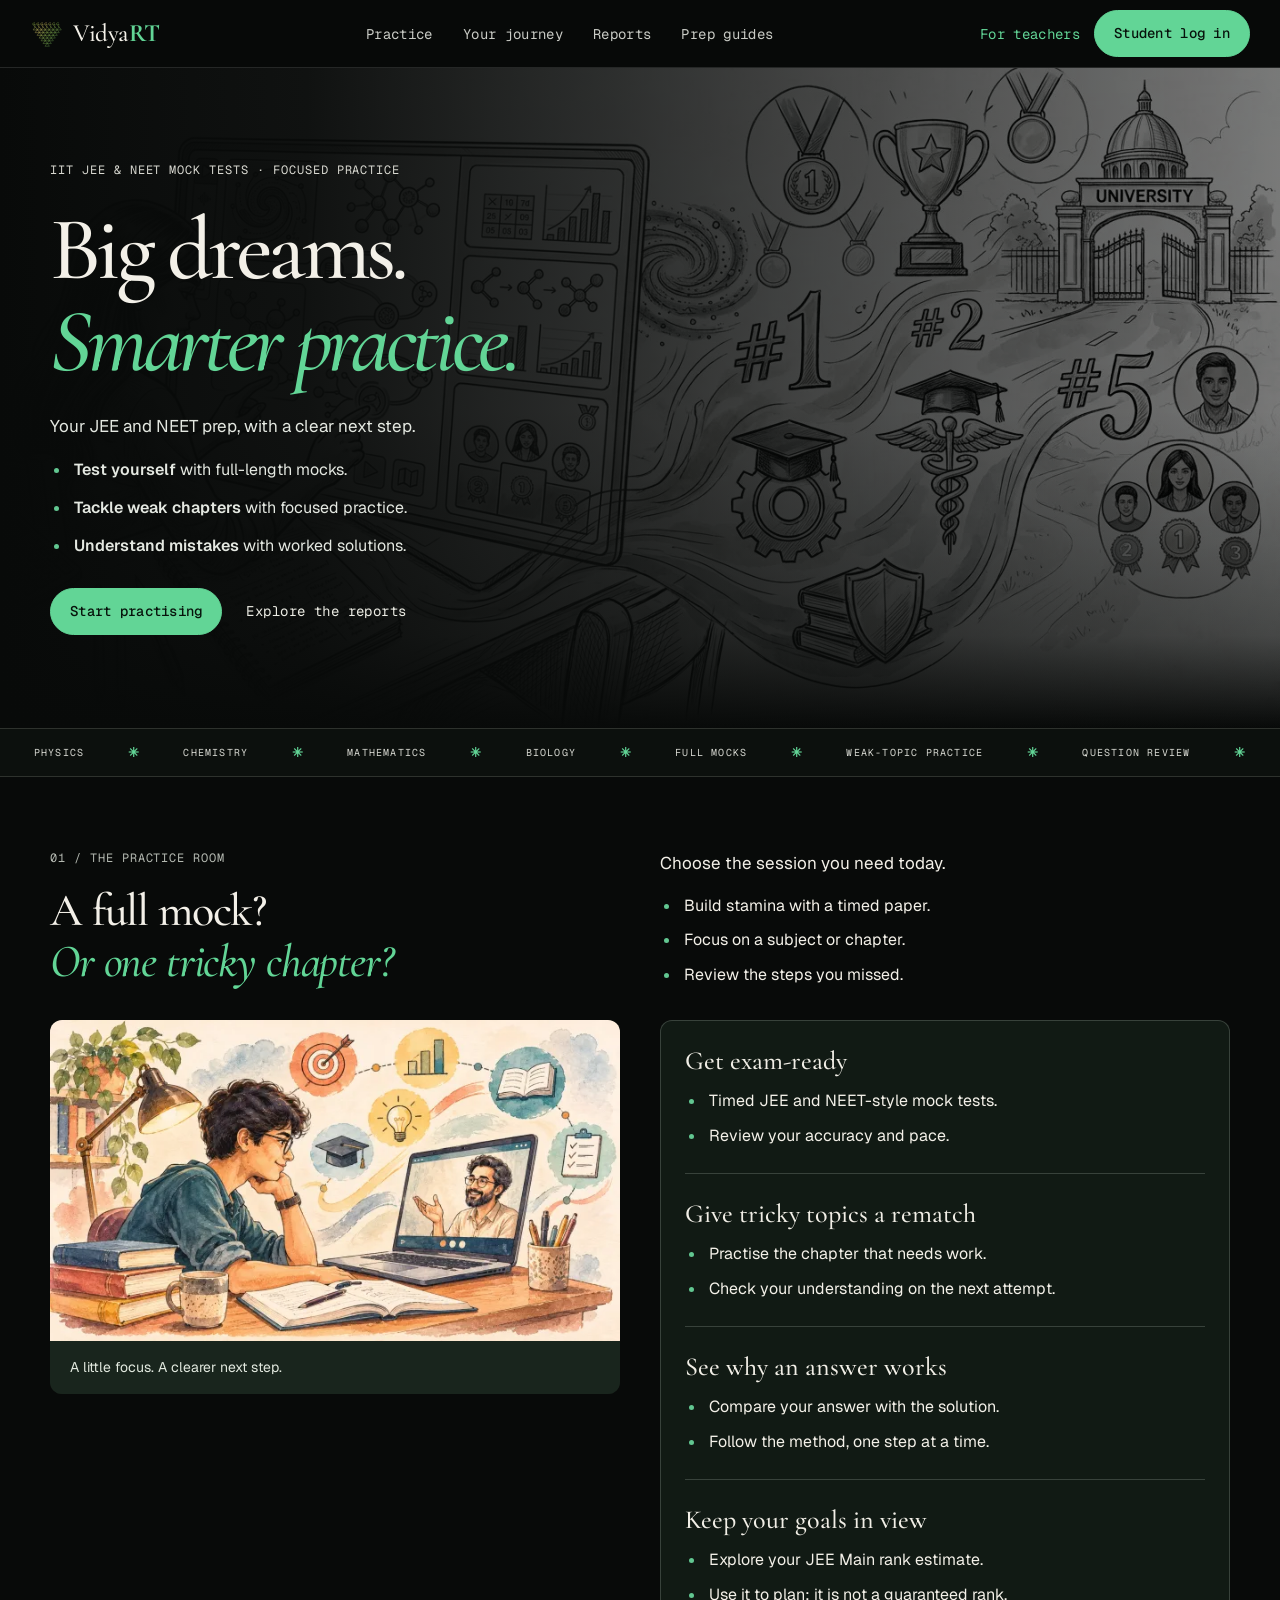
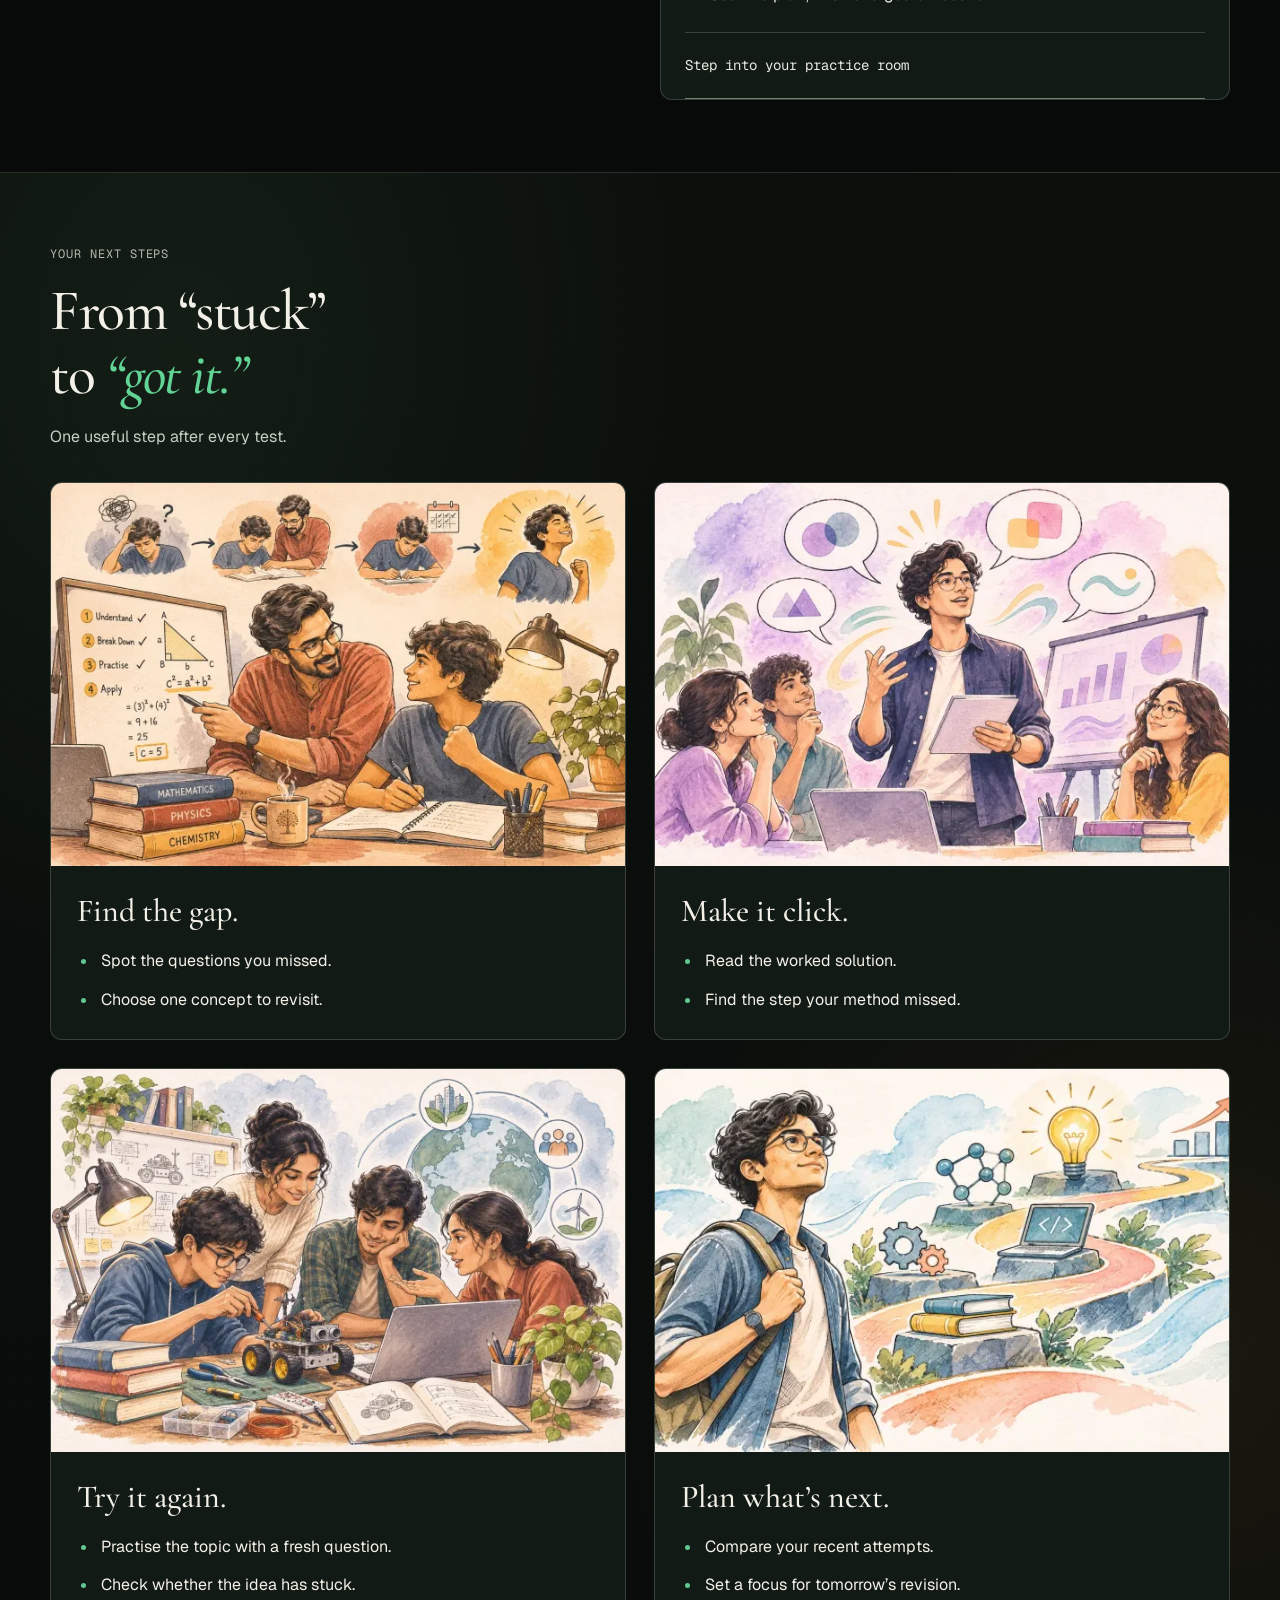
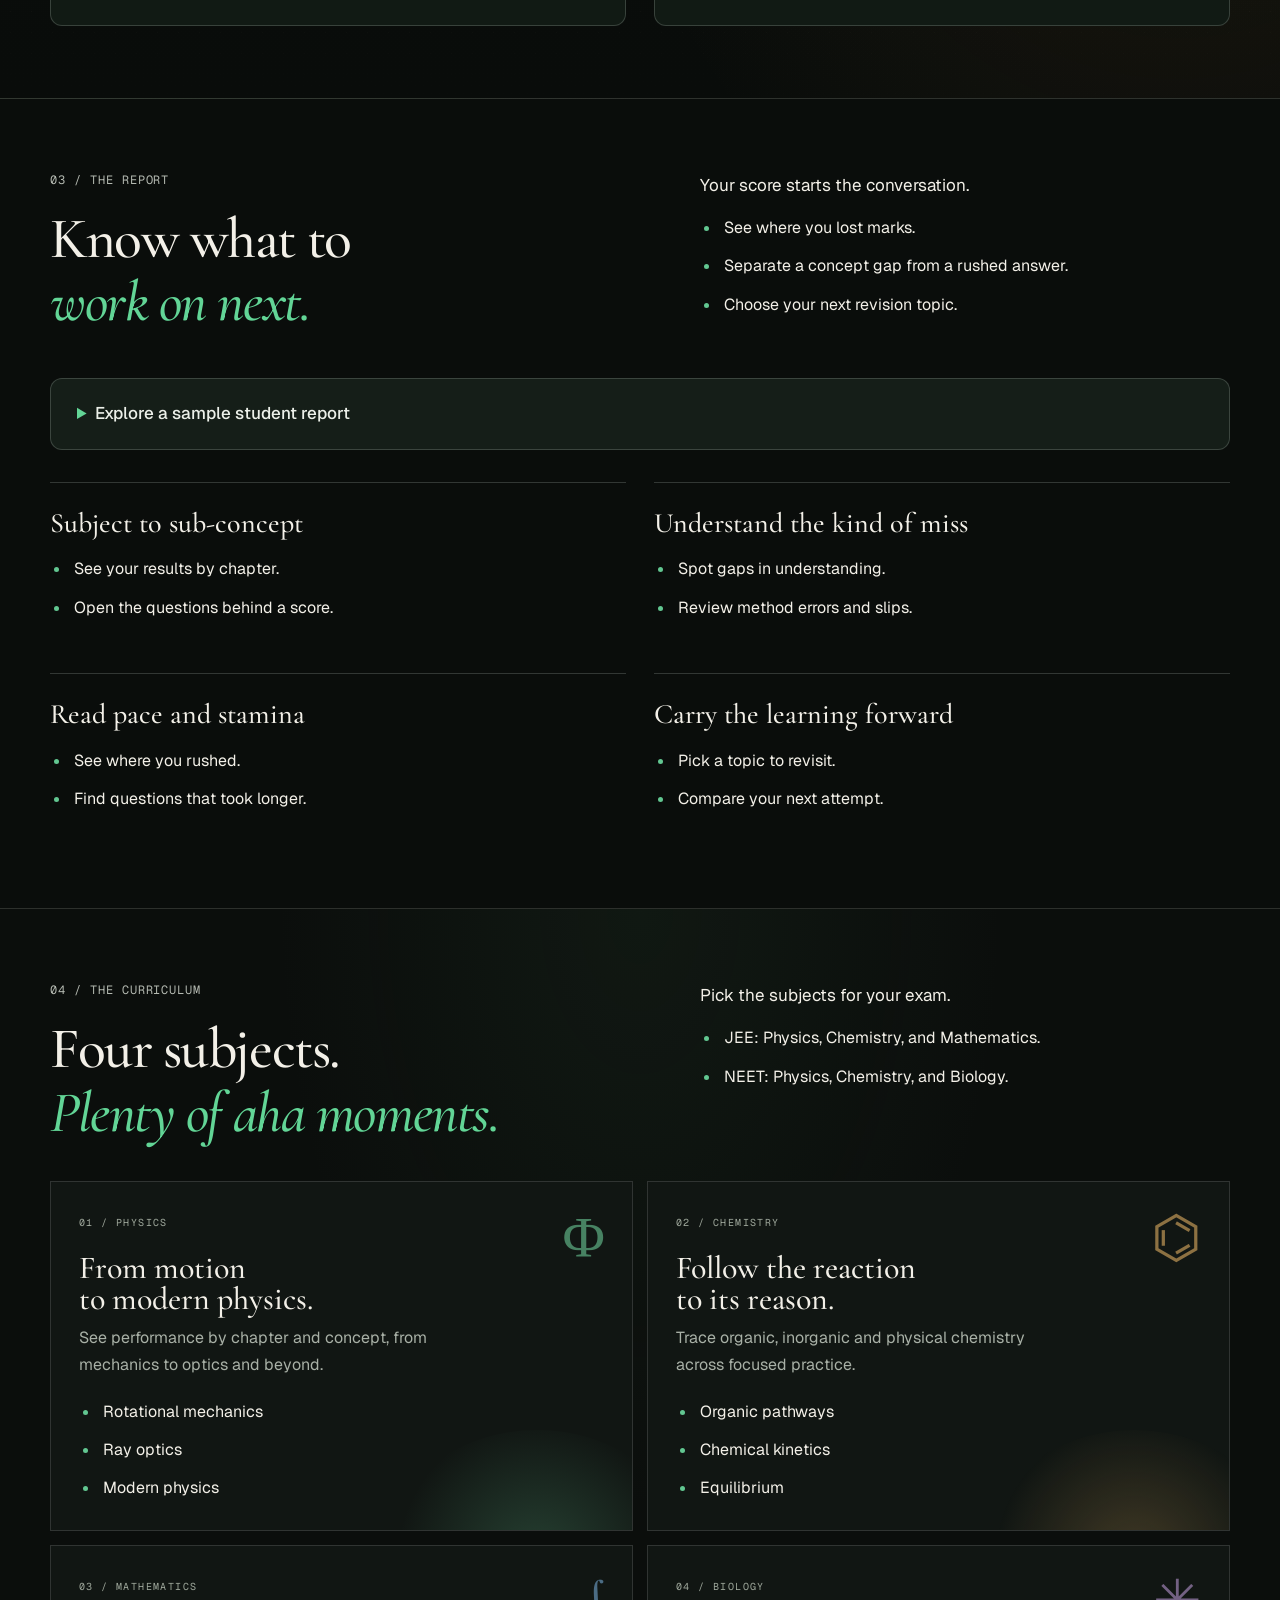
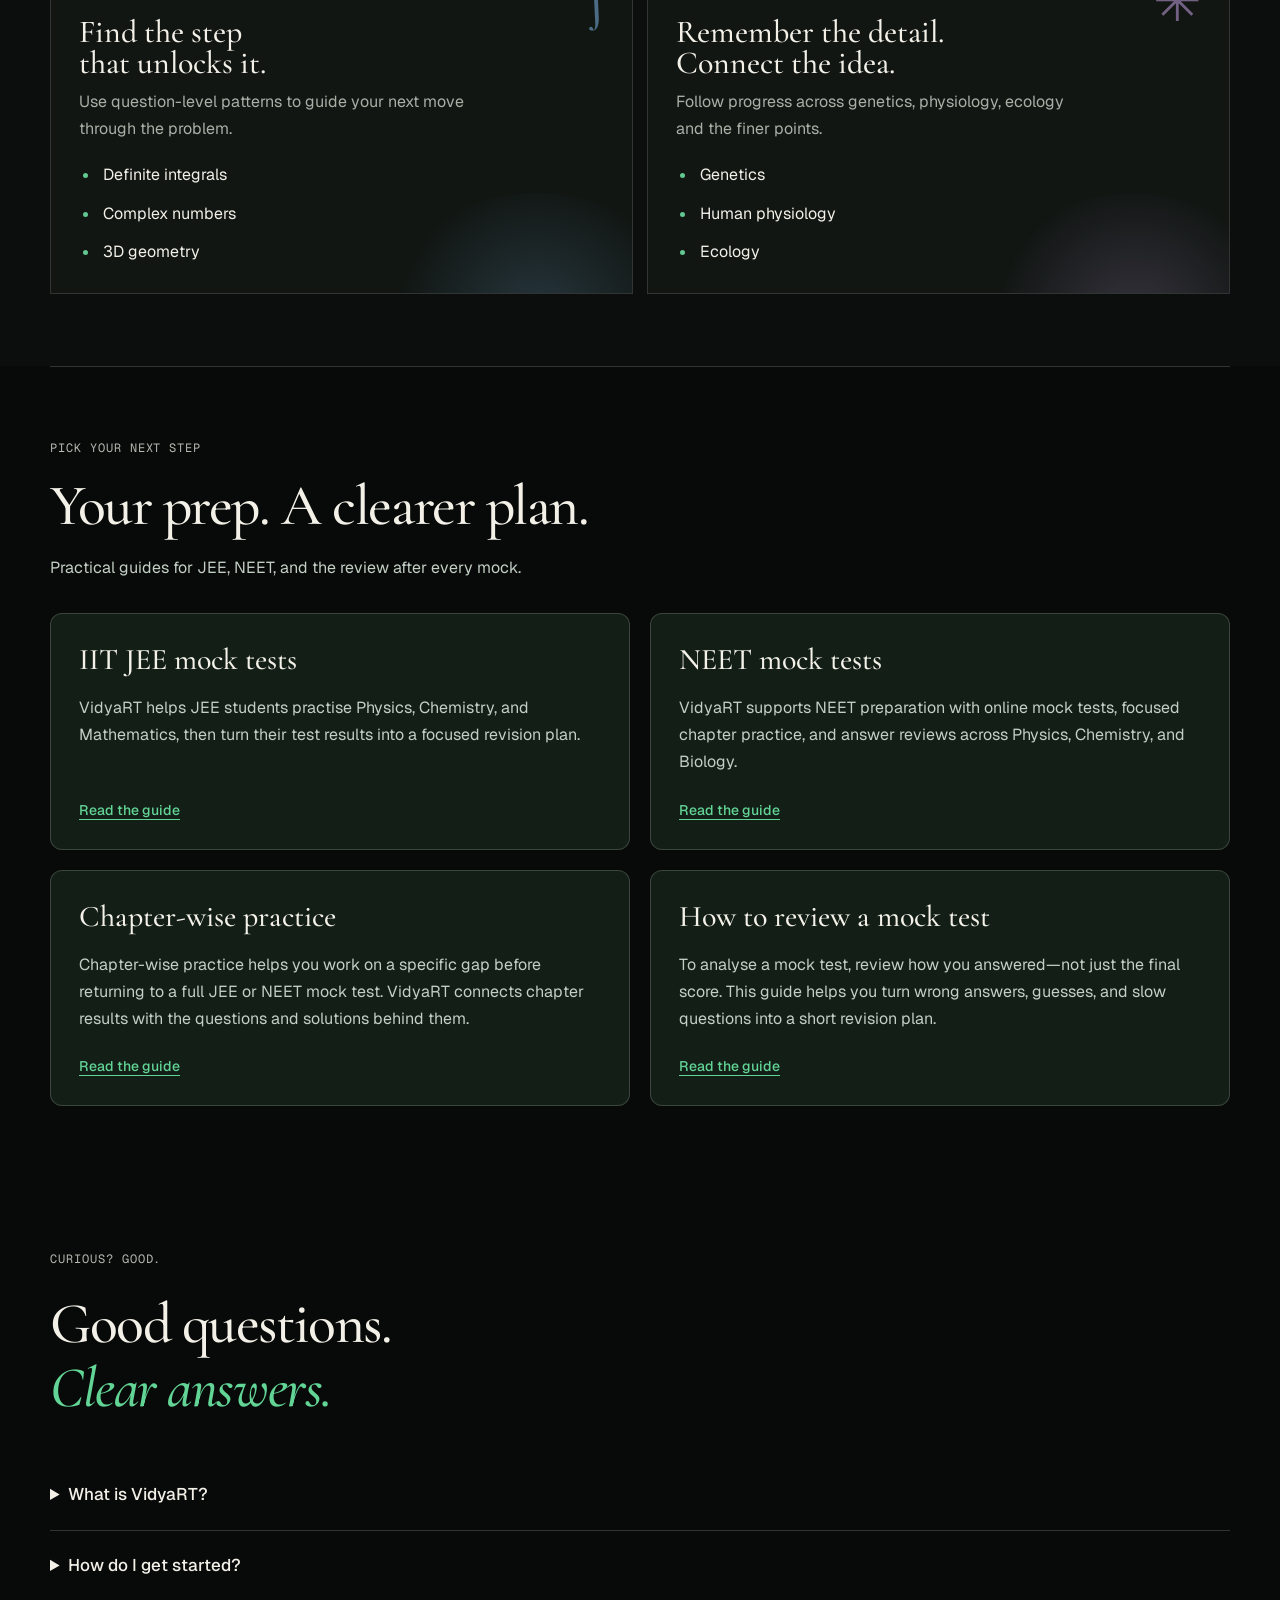
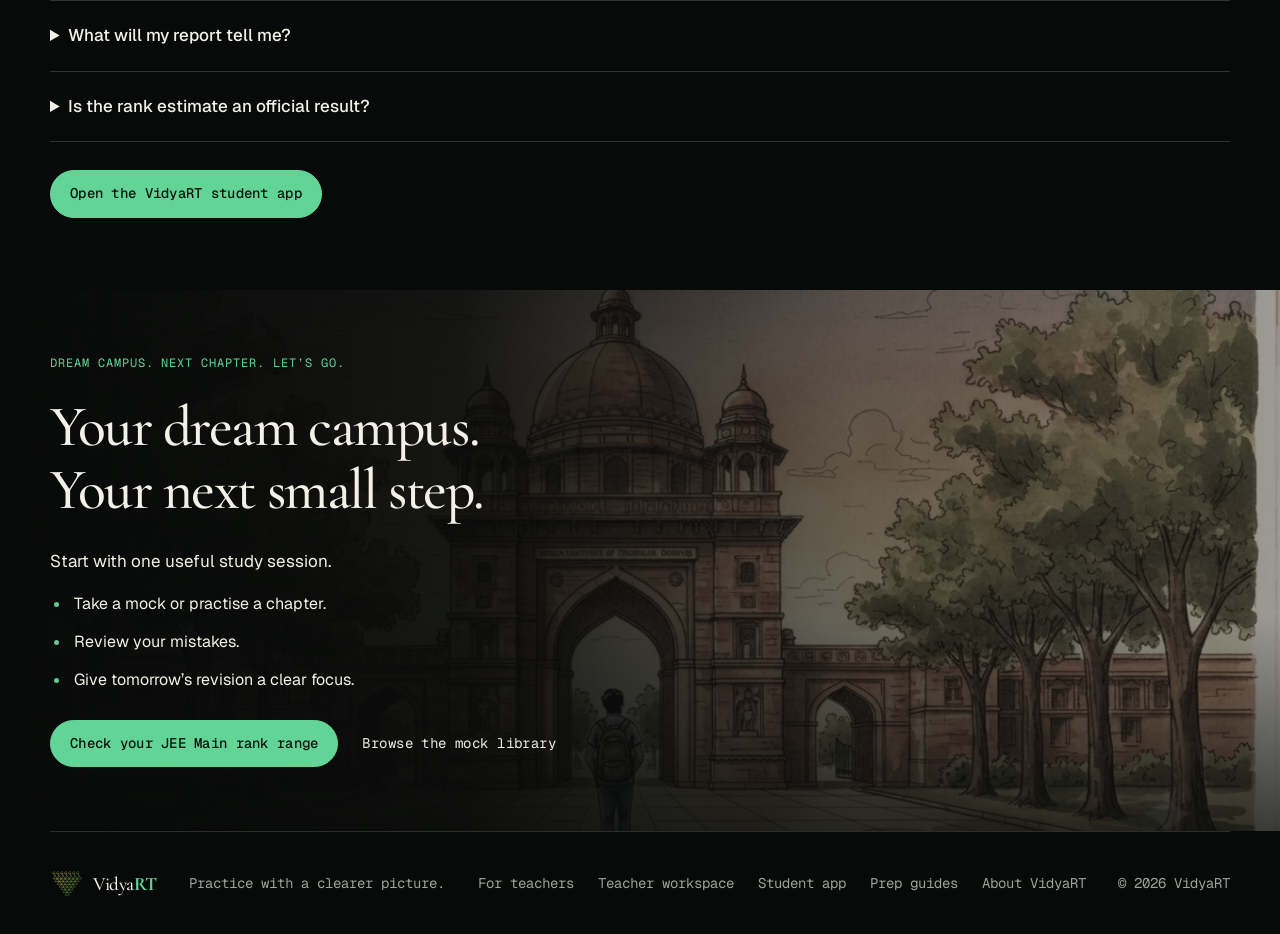
==== commit a8d3835c: "fin" ====
--- a/index.html
+++ b/index.html
@@ -1,361 +1,158 @@
-<!doctype html>
+<!DOCTYPE html>
+
 <html lang="en-IN">
 <head>
-  <meta charset="utf-8">
-  <meta name="viewport" content="width=device-width, initial-scale=1">
-  <title>JEE &amp; NEET Mock Tests, Practice &amp; Reports | VidyaRT</title>
-  <meta name="description" content="Prepare with VidyaRT: JEE and NEET mock tests, focused chapter practice, step-by-step solutions, performance reports, and a JEE Main rank estimate.">
-  <meta name="theme-color" content="#080a09">
-  <link rel="canonical" href="https://vidyart.info/">
-  <meta name="robots" content="index, follow, max-image-preview:large">
-  <meta name="author" content="VidyaRT">
-  
-  <meta property="og:title" content="JEE &amp; NEET Mock Tests, Practice &amp; Reports | VidyaRT">
-  <meta property="og:description" content="Prepare with VidyaRT: JEE and NEET mock tests, focused chapter practice, step-by-step solutions, performance reports, and a JEE Main rank estimate.">
-  <meta property="og:type" content="website">
-  <meta property="og:url" content="https://vidyart.info/">
-  <meta property="og:site_name" content="VidyaRT">
-  <meta property="og:locale" content="en_IN">
-  <meta property="og:image" content="https://vidyart.info/images/hero-university-medals.jpg">
-  <meta name="twitter:card" content="summary_large_image">
-  <meta name="twitter:title" content="JEE &amp; NEET Mock Tests, Practice &amp; Reports | VidyaRT">
-  <meta name="twitter:description" content="Prepare with VidyaRT: JEE and NEET mock tests, focused chapter practice, step-by-step solutions, performance reports, and a JEE Main rank estimate.">
-  <meta name="twitter:image" content="https://vidyart.info/images/hero-university-medals.jpg">
-  
-  <link rel="icon" type="image/svg+xml" href="brand-mark.svg">
-  <link rel="manifest" href="site.webmanifest">
-  <link rel="alternate icon" href="brand/favicon.png">
-  <link rel="preconnect" href="https://fonts.googleapis.com">
-  <link rel="preconnect" href="https://fonts.gstatic.com" crossorigin>
-  <link href="https://fonts.googleapis.com/css2?family=Geist+Mono:wght@400;500;600&family=Geist:wght@400;500;600;700&family=Cormorant+Garamond:ital,wght@0,500;0,600;1,500;1,600&display=swap" rel="stylesheet">
-  <link rel="stylesheet" href="site.css">
-<link rel="stylesheet" href="refinements.css">
-<meta property="og:image:alt" content="Student preparing for an entrance exam">
-<meta name="twitter:image:alt" content="Student preparing for an entrance exam">
-<script type="application/ld+json">{"@context": "https://schema.org", "@graph": [{"@type": "Organization", "@id": "https://vidyart.com/#organization", "name": "VidyaRT", "url": "https://vidyart.com/", "logo": "https://vidyart.info/brand/logo-mark.png"}, {"@type": "WebSite", "@id": "https://vidyart.info/#website", "name": "VidyaRT for Students", "url": "https://vidyart.info/", "publisher": {"@id": "https://vidyart.com/#organization"}}, {"@type": "WebPage", "@id": "https://vidyart.info/#webpage", "url": "https://vidyart.info/", "name": "JEE & NEET Mock Tests, Practice & Reports | VidyaRT", "description": "Prepare with VidyaRT: JEE and NEET mock tests, focused chapter practice, step-by-step solutions, performance reports, and a JEE Main rank estimate.", "inLanguage": "en-IN", "isPartOf": {"@id": "https://vidyart.info/#website"}}, {"@type": "FAQPage", "@id": "https://vidyart.info/#questions", "mainEntity": [{"@type": "Question", "name": "What is VidyaRT?", "acceptedAnswer": {"@type": "Answer", "text": "VidyaRT is a student practice platform for JEE and NEET preparation. It brings together full-length mock tests, subject practice, step-by-step question reviews, and performance reports."}}, {"@type": "Question", "name": "What can I practise on VidyaRT?", "acceptedAnswer": {"@type": "Answer", "text": "Explore mock tests, subject papers, and focused practice in Physics, Chemistry, Mathematics, and Biology. Choose the subjects and practice modes that match your exam and current study goals."}}, {"@type": "Question", "name": "How do the performance reports help?", "acceptedAnswer": {"@type": "Answer", "text": "Reports help you review accuracy, time spent, chapter performance, and answer patterns. Use the questions and worked solutions behind a result to decide what to revise next."}}, {"@type": "Question", "name": "Does VidyaRT have a JEE Main rank predictor?", "acceptedAnswer": {"@type": "Answer", "text": "Yes. VidyaRT offers a JEE Main rank estimate as a planning tool alongside your practice results. You need enough answers across the required subjects to unlock it. Estimates are not official ranks or guarantees of exam results."}}, {"@type": "Question", "name": "Where do I start?", "acceptedAnswer": {"@type": "Answer", "text": "Open the VidyaRT student app, sign in, and choose an available practice paper. After your attempt, review the report and worked solutions to plan your next session."}}]}]}</script>
-</head>
-<body><a class="skip-link" href="#main-content">Skip to content</a>
-  <div class="scroll-progress" aria-hidden="true"><i></i></div>
-  <header class="topbar">
-    <a class="brand" href="#top" aria-label="VidyaRT home">
-      <img class="brand-icon" src="vidyart-logo.svg" alt="">
-      <span class="brand-name">Vidya<em>RT</em></span>
-    </a>
-    <nav class="main-nav" id="site-menu" aria-label="Main navigation">
-      <a href="#practice">Practice</a><a href="#journey">Your journey</a><a href="#reports">Reports</a><a href="#subjects">Subjects</a>
-    </nav>
-    <div class="header-actions">
-      <a class="teacher-switch" href="https://vidyart.com/">For teachers</a>
-      <a class="button button-small" href="https://app.vidyart.online/">Student log in</a>
-      <button class="menu-toggle" type="button" aria-label="Open navigation" aria-expanded="false" aria-controls="site-menu"><i></i><i></i></button>
-    </div>
-  </header>
-  <main id="main-content">
-    <section class="hero" id="top">
-      <div class="hero-art" aria-hidden="true"><img src="images/hero-university-medals.jpg" alt="" fetchpriority="high"></div><div class="hero-wash" aria-hidden="true"></div>
-      <div class="hero-inner wrap">
-        <div class="hero-copy reveal">
-          <div class="eyebrow"><i></i> JEE &amp; NEET MOCK TESTS · FOCUSED PRACTICE</div>
-          <h1>Big dreams.<br><em>Smarter practice.</em></h1>
-          <p class="hero-lead">Meet VidyaRT: JEE and NEET mock tests, focused chapter practice, and step-by-step solutions. Turn “Where did I go wrong?” into “I know what to work on next.”</p>
-          <div class="hero-actions"><a class="button" href="https://app.vidyart.online/">Find your next mock</a><a class="text-link" href="#reports">See what your report reveals</a></div>
-          <div class="hero-proof" aria-label="VidyaRT platform highlights"><div><b>Mock it.</b><span>Build exam stamina</span></div><div><b>Spot it.</b><span>Find your concept gaps</span></div><div><b>Work on it.</b><span>Practise with purpose</span></div></div>
-        </div>
-        <div class="hero-signal reveal" aria-label="Illustrative example of concept-level practice">
-          <div class="signal-top"><span>SUB-CONCEPT SIGNAL</span><i>EXAMPLE VIEW</i></div><small>PHYSICS&nbsp; / &nbsp;ROTATIONAL MECHANICS</small>
-          <strong>Moment of<br>Inertia</strong><div class="signal-progress"><span>Mastery <b>42%</b></span><i><b></b></i></div><div class="signal-bottom"><span>↑ improving</span><b>Sample progress</b></div>
-        </div>
-      </div>
-      <a class="scroll-cue" href="#practice"><span></span> SCROLL TO EXPLORE</a>
-    </section>
-    <div class="ticker" aria-label="Subjects and practice modes"><div class="ticker-track">
-      <span>PHYSICS <b>✳</b> CHEMISTRY <b>✳</b> MATHEMATICS <b>✳</b> BIOLOGY <b>✳</b> FULL MOCKS <b>✳</b> WEAK-TOPIC PRACTICE <b>✳</b> QUESTION REVIEW <b>✳</b></span>
-      <span aria-hidden="true">PHYSICS <b>✳</b> CHEMISTRY <b>✳</b> MATHEMATICS <b>✳</b> BIOLOGY <b>✳</b> FULL MOCKS <b>✳</b> WEAK-TOPIC PRACTICE <b>✳</b> QUESTION REVIEW <b>✳</b></span>
-    </div></div>
-    <section class="section practice-story wrap" id="practice">
-      <div class="section-head reveal"><div><div class="eyebrow">01 / THE PRACTICE ROOM</div><h2>Big paper energy.<br><em>Small steps that count.</em></h2></div><p>Get comfortable with the clock. Then get curious about the mistakes. Switch between full mock tests, subject papers, focused drills, and answer reviews to plan your next study session.</p></div>
-      <div class="practice-layout">
-        <div class="practice-visual reveal">
-          <img src="images/hero-boy-studying.jpg" alt="A student working through a notebook amid books and science diagrams" loading="lazy"><div class="visual-fade"></div>
-          <div class="practice-visual-label"><span>YOUR NEXT SESSION</span><b>Start with the idea<br>that needs another look.</b></div>
-          <div class="practice-mini-card"><small>CHOOSE YOUR PACE</small><span>Full mock <i>↗</i></span><span>Subject paper <i>↗</i></span><span>Weak-topic drill <i>↗</i></span></div>
-          <div class="image-index">A BETTER QUESTION, EVERY TIME</div>
-        </div>
-        <div class="practice-list reveal">
-          <article class="practice-item"><span class="item-number">01</span><div><h3>Full-length mocks</h3><p>Build exam stamina with timed JEE and NEET-style papers, then see performance by subject, topic and question.</p></div><span class="item-mark">↗</span></article>
-          <article class="practice-item"><span class="item-number">02</span><div><h3>Give tricky topics a rematch</h3><p>Find the chapter, concept, or missing step that needs another look. Give it focused practice, then bring what you learn into your next mock.</p></div><span class="item-mark">↗</span></article>
-          <article class="practice-item"><span class="item-number">03</span><div><h3>See the reasoning, step by step</h3><p>Open a reviewed question, compare your answer with the key idea, and follow the solution to the exact turn where your approach changed.</p></div><span class="item-mark">↗</span></article>
-          <article class="practice-item"><span class="item-number">04</span><div><h3>Look ahead with a rank range</h3><p>Explore a JEE Main rank estimate alongside your mock results. Treat it as a planning tool, not a prediction set in stone.</p></div><span class="item-mark">↗</span></article>
-          <a class="inline-link" href="https://app.vidyart.online/">Step into your practice room</a>
-        </div>
-      </div>
-    </section>
-    <section class="journey-section" id="journey">
-      <div class="wrap journey-shell">
-        <div class="journey-heading section-head reveal"><div><div class="eyebrow">02 / THE LEARNING JOURNEY</div><h2>One attempt opens<br><em>the next door.</em></h2></div><p>Take a mock. Review the tricky bits. Practise with a plan. Repeat with a little more “I’ve got this.”</p></div>
-        <div class="journey-layout">
-          <div class="journey-scene" aria-live="polite">
-            <div class="scene-grain" aria-hidden="true"></div>
-            <img class="journey-image is-current" src="images/hero-girl-studying.jpg" data-scene-src="images/hero-girl-studying.jpg" alt="A student tracing a question through her notes" decoding="async">
-            <img class="journey-image" alt="" aria-hidden="true" decoding="async">
-            <div class="journey-shade"></div><div class="journey-scene-caption"><span data-scene-step>01 / NOTICE</span><b data-scene-title>Start with what the attempt reveals.</b></div>
-            <div class="journey-progress" role="group" aria-label="Learning journey chapters"><button class="is-active" type="button" data-jump="0" aria-label="Go to chapter 1" aria-current="step">01</button><button type="button" data-jump="1" aria-label="Go to chapter 2">02</button><button type="button" data-jump="2" aria-label="Go to chapter 3">03</button><button type="button" data-jump="3" aria-label="Go to chapter 4">04</button></div>
-          </div>
-          <div class="journey-chapters">
-            <article class="journey-chapter is-active" data-image="images/hero-girl-studying.jpg" data-alt="A student tracing a question through her notes" data-step="01 / NOTICE" data-title="Start with what the attempt reveals."><span>01 / NOTICE</span><h3>A score is a beginning,<br>not the whole story.</h3><p>Read the attempt across subjects, chapters and concepts. See what feels steady and where a question deserves another look.</p><a href="#reports">Look closer at your report <b>↓</b></a></article>
-            <article class="journey-chapter" data-image="images/hero-sciencelab.jpg" data-alt="A glowing science study scene with diagrams and experiments" data-step="02 / UNDERSTAND" data-title="Follow the idea, step by step."><span>02 / UNDERSTAND</span><h3>Find the moment<br>your reasoning shifted.</h3><p>Revisit your answer beside the key idea. Follow the worked solution, step by step, and understand why another method works.</p><a href="#reports">Explore question review <b>↓</b></a></article>
-            <article class="journey-chapter" data-image="images/hero-boy-studying.jpg" data-alt="A student returning to focused practice among books and notes" data-step="03 / PRACTISE" data-title="Turn a gap into focused practice."><span>03 / PRACTISE</span><h3>Return to the topic<br>with a clearer aim.</h3><p>Move from the mock to a subject paper or a focused weak-topic drill. Practise the part that needs attention, then check your progress.</p><a href="#practice">Choose your practice mode <b>↑</b></a></article>
-            <article class="journey-chapter" data-image="images/hero-university-medals.jpg" data-alt="A student follows a path toward a university gate, with medals and achievement sketches" data-step="04 / LOOK AHEAD" data-title="Keep a useful view of the road ahead."><span>04 / LOOK AHEAD</span><h3>Measure the journey<br>as it unfolds.</h3><p>Use your JEE Main rank estimate as a range alongside your mock results. It is one signal in a preparation journey that keeps moving.</p><a href="https://app.vidyart.online/">Continue in VidyaRT <b>↗</b></a></article>
-          </div>
-        </div>
-      </div>
-    </section>
-    <section class="report-section" id="reports">
-      <div class="wrap">
-        <div class="report-heading section-head reveal"><div><div class="eyebrow">03 / THE REPORT</div><h2>More than a mark.<br><em>A map for what comes next.</em></h2></div><p>Follow the attempt from overall performance to the question, topic and answer pattern. Each layer helps turn a result into a useful next step.</p></div>
-        <div class="report-tabs" role="tablist" aria-label="Student report views">
-          <button type="button" role="tab" id="student-report-tab-dashboard" aria-controls="student-report-dashboard" aria-selected="true" class="is-active">Dashboard <span>01</span></button>
-          <button type="button" role="tab" id="student-report-tab-rank" aria-controls="student-report-rank" aria-selected="false" tabindex="-1">JEE picture <span>02</span></button>
-          <button type="button" role="tab" id="student-report-tab-test" aria-controls="student-report-test" aria-selected="false" tabindex="-1">After a test <span>03</span></button>
-          <button type="button" role="tab" id="student-report-tab-review" aria-controls="student-report-review" aria-selected="false" tabindex="-1">Review answers <span>04</span></button>
-        </div>
-        <div class="report-dashboard report-preview reveal">
-          <div class="dashboard-top"><div><span>YOUR REPORT</span><b data-report-heading>Dashboard overview · example view</b></div><i>ILLUSTRATIVE VALUES</i></div>
-          <section class="report-view is-active student-dashboard-view" id="student-report-dashboard" role="tabpanel" aria-labelledby="student-report-tab-dashboard" data-report-view="dashboard">
-            <div class="student-dashboard-welcome"><div><span>YOUR PREPARATION AT A GLANCE</span><h3>See what is moving forward.</h3><p>A quick view of your tests, accuracy and the chapters to return to.</p></div><span class="exam-chip">JEE MAIN + ADVANCED</span></div>
-            <div class="student-dashboard-stats"><article><span>TESTS TAKEN</span><b>5</b></article><article><span>AVERAGE SCORE</span><b>25%</b></article><article><span>CONCEPT GAPS</span><b>55</b></article><article><span>ACCURACY</span><b>47%</b></article></div>
-            <div class="student-dashboard-grid"><article class="dashboard-rank-teaser"><div><span>YOUR JEE MAIN PICTURE</span><b>44 more answers to unlock your rank estimate</b><small>Your chapter-by-chapter picture is ready now.</small></div><div class="mini-marks"><span>MARKS WITHIN REACH</span><b>Integral calculus <strong>+5</strong></b><b>Matrices and determinants <strong>+4.8</strong></b><b>Biomolecules and polymers <strong>+4.5</strong></b><a href="#student-report-rank" data-open-report="rank">See your path to a target rank <i>→</i></a></div></article>
-              <article class="available-tests"><div class="widget-title"><b>Available tests</b><span>Choose a practice paper</span></div><div class="available-test-row"><i>ϟ</i><span><b>Maths JEE Main · practice paper</b><small>30 questions · 60 min · calculus, algebra and geometry</small></span><strong class="test-badge">NEW</strong><a href="https://app.vidyart.online/">Start test</a></div><div class="available-test-row"><i>ϟ</i><span><b>Chemistry JEE Main · paper 1</b><small>30 questions · 60 min · reaction and bonding concepts</small></span><strong class="test-score-badge">Score: 38%</strong><a class="secondary-test-link" href="#student-report-test" data-open-report="test">View report</a></div></article></div>
-          </section>
-          <section class="report-view" id="student-report-rank" role="tabpanel" aria-labelledby="student-report-tab-rank" data-report-view="rank" hidden>
-            <div class="rank-report-grid">
-              <article class="rank-coverage-card"><div class="widget-title"><b>Your JEE Main picture</b><span>Build it across all 3 subjects</span></div><div class="coverage-summary"><strong>106 <small>/ 150</small></strong><span>answers across recent tests</span></div><div class="coverage-row"><span>Physics</span><i><b style="--fill:100%"></b></i><strong>30 / 30</strong></div><div class="coverage-row"><span>Chemistry</span><i><b style="--fill:4%"></b></i><strong>1 / 30</strong></div><div class="coverage-row"><span>Mathematics</span><i><b style="--fill:73%"></b></i><strong>22 / 30</strong></div><div class="rank-gate"><b>Your rank estimate needs more answers.</b><span>Keep taking tests in every subject. Your chapter picture is already taking shape.</span></div></article>
-              <article class="target-rank-card"><div class="widget-title"><b>Set a target rank</b><span>Example target</span></div><div class="target-number"><span>Target</span><strong>20,000</strong></div><div class="rank-slider" aria-label="Illustrative target rank slider"><i></i><b></b></div><div class="rank-scale"><span>100</span><span>1,000</span><span>10,000</span><span>1,00,000</span><span>5,00,000</span></div><p>About <b>135–150 marks</b> could put this example near its target. It is roughly <strong>88 marks short</strong>.</p><div class="fastest-path"><span>WHAT TO WORK ON FIRST</span><div><i>1</i><b>Stop guessing</b><strong>+28.5</strong><small>Skip when you are unsure under negative marking.</small></div><div><i>2</i><b>Integral calculus</b><strong>+5</strong><small>Mathematics · about 43% right so far.</small></div><div><i>3</i><b>Matrices and determinants</b><strong>+4.8</strong><small>Mathematics · about 34% right so far.</small></div></div></article>
-            </div>
-            <article class="marks-reach-card"><div class="widget-title"><b>Marks within reach</b><span>Example: if these chapters improve</span></div><div class="mark-gain-row"><span>Integral calculus</span><small>Mathematics</small><strong>+5</strong></div><div class="mark-gain-row"><span>Matrices and determinants</span><small>Mathematics</small><strong>+4.8</strong></div><div class="mark-gain-row"><span>Biomolecules and polymers</span><small>Chemistry</small><strong>+4.5</strong></div><p>These are practice priorities, not promised marks. Open a chapter to see the questions behind it.</p></article>
-          </section>
-          <section class="report-view" id="student-report-test" role="tabpanel" aria-labelledby="student-report-tab-test" data-report-view="test" hidden>
-            <div class="test-score-head"><div class="score-ring"><strong>38</strong><span>SCORE %</span></div><div class="test-score-copy"><h3>Every question you review can help next time.</h3><p>You <b>37.5%</b> · class average 45.9% · top score 95.8%</p><div class="score-counts"><div><strong>45</strong><span>Marks</span></div><div><strong>14</strong><span>Right</span></div><div><strong>11</strong><span>To review</span></div><div><strong>5</strong><span>Skipped</span></div></div></div></div>
-            <div class="test-results-grid"><article class="test-insight-card went-well"><div class="widget-title"><b>What went well</b><span>Compared with the class</span></div><p><b>Q16, Q9 and Q1:</b> you got these right, though fewer than one in three classmates did.</p><p><b>Statistics and probability:</b> 100% for you · 66% for the class.</p><p><b>Three-dimensional geometry:</b> 67% for you · 45% for the class.</p></article><article class="test-insight-card next-focus"><div class="widget-title"><b>Where to find your next marks</b><span>Chapter by chapter</span></div><div class="chapter-score"><span>Mathematical reasoning</span><b>1 / 1 right</b><i><b style="--fill:100%"></b></i></div><div class="chapter-score"><span>Differential equations</span><b>1 / 1 right</b><i><b style="--fill:100%"></b></i></div><div class="chapter-score"><span>3D geometry</span><b>2 / 3 right · class 45%</b><i><b style="--fill:67%"></b></i></div><div class="chapter-score needs-work"><span>Coordinate geometry</span><b>1 / 3 right · class 48%</b><i><b style="--fill:33%"></b></i></div><div class="chapter-score needs-work"><span>Integral calculus</span><b>1 / 3 right · class 58%</b><i><b style="--fill:33%"></b></i></div></article></div>
-            <div class="coach-note"><span>A NOTE FROM YOUR COACH · EXAMPLE</span><p>You did well on probability and 3D geometry. Coordinate geometry and integrals need another look. Start with the questions you missed, then try a short practice set on those chapters.</p></div>
-          </section>
-          <section class="report-view" id="student-report-review" role="tabpanel" aria-labelledby="student-report-tab-review" data-report-view="review" hidden>
-            <div class="review-toolbar"><div><span>REVIEW YOUR ANSWERS</span><b>Open a question to see your answer and the worked solution.</b></div><div class="review-filters" aria-label="Question filters"><span class="selected">To review · 11</span><span>Right · 14</span><span>Skipped · 5</span><span>All · 30</span></div></div>
-            <div class="question-review-grid"><article class="worked-solution"><div class="solution-top"><span>THE WAY THROUGH</span><b data-solution-count>1 / 2</b><span class="solution-controls"><button type="button" aria-label="Previous step" data-solution-direction="-1">‹</button><button type="button" aria-label="Next step" data-solution-direction="1">›</button></span></div><div class="solution-question is-current" data-solution-step="1"><div class="step-number">1</div><div><p>Define the function and rewrite the question before you calculate.</p><div class="equation-block">g(x) = |2<sup>x</sup> − 1| + |x − 1|</div></div><b class="step-check">✓</b></div><div class="solution-next-step" data-solution-step="2"><div class="step-number">2</div><div><p>Use the given relationship to connect the two parts of the integral.</p><div class="equation-block">f(x) + f(1 + x) = g(x)</div></div></div><div class="solution-caption">The worked solution shows the key move at each step, so you can see where your method changed direction.</div></article><article class="pace-detail-card"><div class="widget-title"><b>Pace, focus and time</b><span>Across this paper</span></div><p>Quick means under 45 seconds.</p><div class="pace-count-grid"><div><b>6</b><span>Quick and right</span></div><div><b>8</b><span>Took time, got it</span></div><div><b>7</b><span>Quick, worth a second look</span></div><div><b>4</b><span>Took time, still open</span></div></div><div class="accuracy-timeline"><div class="widget-title"><b>Accuracy from start to finish</b><span>Example</span></div><div class="timeline-bars"><div><b>43%</b><i style="--fill:43%"></i><span>Start</span></div><div><b>50%</b><i style="--fill:50%"></i><span>Early</span></div><div><b>60%</b><i style="--fill:60%"></i><span>Later</span></div><div><b>67%</b><i style="--fill:67%"></i><span>End</span></div></div></div><div class="chapter-time-list"><b>Time by chapter · average 65 sec per question</b><div><span>Integral calculus</span><strong>5m 57s · 3 questions</strong></div><div><span>Mathematical reasoning</span><strong>5m 25s · 1 question</strong></div><div><span>Coordinate geometry</span><strong>3m 1s · 3 questions</strong></div></div></article></div>
-          </section>
-          <div class="dashboard-note"><span>EXAMPLE REPORT · VALUES ARE ILLUSTRATIVE</span><a href="https://app.vidyart.online/">Review your own attempts <b>↗</b></a></div>
-        </div>
-        <div class="report-depth reveal">
-          <div><span>01</span><b>Subject to sub-concept</b><p>Move from the overall paper to a specific chapter, idea and question.</p></div>
-          <div><span>02</span><b>Understand the kind of miss</b><p>Separate an idea gap from a method error, a careless slip or a blank.</p></div>
-          <div><span>03</span><b>Read pace and stamina</b><p>See how time, accuracy and skipped questions change through the paper.</p></div>
-          <div><span>04</span><b>Carry the learning forward</b><p>Revisit the question, practise the topic, and compare your next attempt.</p></div>
-        </div>
-      </div>
-    </section>
-    <section class="subject-section" id="subjects">
-      <div class="wrap subject-shell">
-        <div class="subject-heading section-head reveal"><div><div class="eyebrow">04 / THE CURRICULUM</div><h2>Four subjects.<br><em>Plenty of aha moments.</em></h2></div><p>Build a broad view across your preparation, then open the detail underneath each subject and see what deserves another round.</p></div>
-        <div class="subject-grid">
-          <article class="subject-card physics reveal"><span class="subject-glyph">Φ</span><small>01 / PHYSICS</small><h3>From motion<br>to modern physics.</h3><p>See performance by chapter and concept, from mechanics to optics and beyond.</p><div class="subject-tags"><span>Rotational mechanics</span><span>Ray optics</span><span>Modern physics</span></div></article>
-          <article class="subject-card chemistry reveal"><span class="subject-glyph">⌬</span><small>02 / CHEMISTRY</small><h3>Follow the reaction<br>to its reason.</h3><p>Trace organic, inorganic and physical chemistry across focused practice.</p><div class="subject-tags"><span>Organic pathways</span><span>Chemical kinetics</span><span>Equilibrium</span></div></article>
-          <article class="subject-card mathematics reveal"><span class="subject-glyph">∫</span><small>03 / MATHEMATICS</small><h3>Find the step<br>that unlocks it.</h3><p>Use question-level patterns to guide your next move through the problem.</p><div class="subject-tags"><span>Definite integrals</span><span>Complex numbers</span><span>3D geometry</span></div></article>
-          <article class="subject-card biology reveal"><span class="subject-glyph">✳</span><small>04 / BIOLOGY</small><h3>Remember the detail.<br>Connect the idea.</h3><p>Follow progress across genetics, physiology, ecology and the finer points.</p><div class="subject-tags"><span>Genetics</span><span>Human physiology</span><span>Ecology</span></div></article>
-        </div>
-      </div>
-    </section>
-    <section class="section wrap student-faq" id="questions" aria-labelledby="questions-title"><div class="eyebrow">CURIOUS? GOOD.</div><h2 id="questions-title">Good questions.<br><em>Clear answers.</em></h2><div class="faq-grid"><article><h3>What is VidyaRT?</h3><p>VidyaRT is a student practice platform for JEE and NEET preparation. It brings together full-length mock tests, subject practice, step-by-step question reviews, and performance reports.</p></article><article><h3>What can I practise on VidyaRT?</h3><p>Explore mock tests, subject papers, and focused practice in Physics, Chemistry, Mathematics, and Biology. Choose the subjects and practice modes that match your exam and current study goals.</p></article><article><h3>How do the performance reports help?</h3><p>Reports help you review accuracy, time spent, chapter performance, and answer patterns. Use the questions and worked solutions behind a result to decide what to revise next.</p></article><article><h3>Does VidyaRT have a JEE Main rank predictor?</h3><p>Yes. VidyaRT offers a JEE Main rank estimate as a planning tool alongside your practice results. You need enough answers across the required subjects to unlock it. Estimates are not official ranks or guarantees of exam results.</p></article><article><h3>Where do I start?</h3><p>Open the VidyaRT student app, sign in, and choose an available practice paper. After your attempt, review the report and worked solutions to plan your next session.</p></article></div><a class="button" href="https://app.vidyart.online/">Open the VidyaRT student app</a></section>
-<section class="belief-interlude">
-      <img src="images/hero-sciencelab.jpg" alt="" loading="lazy"><div class="belief-wash"></div>
-      <div class="wrap belief-copy reveal"><span class="eyebrow">THE PRINCIPLE</span><p>Mistakes happen.<br><em>Make them part of the plan.</em></p></div>
-    </section>
-    <section class="destination-section">
-      <div class="destination-art" aria-hidden="true"><img src="images/hero-campus.png" alt="" loading="lazy"></div><div class="destination-wash"></div>
-      <div class="wrap destination-copy reveal"><span class="eyebrow">DREAM CAMPUS. NEXT CHAPTER. LET’S GO.</span><h2>Your dream campus.<br>Your next small step.</h2><p>Big goals deserve a practical plan. Start with a mock, unpack the mistakes, and give tomorrow’s revision a little more direction.</p><div class="destination-actions"><a class="button" href="https://app.vidyart.online/">Check your JEE Main rank range</a><a class="text-link" href="https://app.vidyart.online/">Browse the mock library</a></div></div>
-    </section>
-  </main>
-  <footer class="footer wrap">
-    <a class="brand footer-brand" href="#top"><img class="brand-icon" src="vidyart-logo.svg" alt=""><span class="brand-name">Vidya<em>RT</em></span></a>
-    <span>Practice with a clearer picture.</span>
-    <div><a href="https://vidyart.com/">For teachers</a><a href="https://admin.vidyart.online/">Teacher workspace</a><a href="https://app.vidyart.online/">Student app</a></div>
-    <small>© 2026 VidyaRT</small>
-  </footer>
-  <script>
-    (() => {
-      const root = document.documentElement;
-      const reduced = window.matchMedia("(prefers-reduced-motion: reduce)").matches;
-      const menuButton = document.querySelector(".menu-toggle");
-      const nav = document.querySelector(".main-nav");
-      root.classList.add("js-ready");
-      if (reduced || !("IntersectionObserver" in window)) {
-        document.querySelectorAll(".reveal").forEach((el) => el.classList.add("is-visible"));
-      } else {
-        const revealObserver = new IntersectionObserver((entries, io) => {
-          entries.forEach((entry) => {
-            if (entry.isIntersecting) { entry.target.classList.add("is-visible"); io.unobserve(entry.target); }
-          });
-        }, { threshold: 0.12, rootMargin: "0px 0px -5% 0px" });
-        document.querySelectorAll(".reveal").forEach((el, index) => {
-          el.style.setProperty("--reveal-delay", (Math.min(index % 4, 3) * 70) + "ms");
-          revealObserver.observe(el);
-        });
-      }
-      menuButton.addEventListener("click", () => {
-        const open = menuButton.getAttribute("aria-expanded") !== "true";
-        menuButton.setAttribute("aria-expanded", String(open));
-        menuButton.setAttribute("aria-label", open ? "Close navigation" : "Open navigation");
-        nav.classList.toggle("is-open", open);
-      });
-      nav.querySelectorAll("a").forEach((link) => link.addEventListener("click", () => {
-        menuButton.setAttribute("aria-expanded", "false");
-        menuButton.setAttribute("aria-label", "Open navigation");
-        nav.classList.remove("is-open");
-      }));
-
-      const chapters = [...document.querySelectorAll(".journey-chapter")];
-      const sceneLayers = [...document.querySelectorAll(".journey-image")];
-      const sceneStep = document.querySelector("[data-scene-step]");
-      const sceneTitle = document.querySelector("[data-scene-title]");
-      const journeyDots = [...document.querySelectorAll(".journey-progress button")];
-      let visibleLayer = sceneLayers.find((layer) => layer.classList.contains("is-current")) || sceneLayers[0];
-      let activeChapter = -1;
-      let sceneRequest = 0;
-      let chapterFrame = 0;
-      const scenePreloads = new Set();
-      chapters.forEach((chapter) => {
-        const src = chapter.dataset.image;
-        if (!src || scenePreloads.has(src)) return;
-        scenePreloads.add(src);
-        const image = new Image();
-        image.decoding = "async";
-        image.src = src;
-        if (typeof image.decode === "function") image.decode().catch(() => undefined);
-      });
-      const waitForSceneLayer = (layer, src, request) => new Promise((resolve, reject) => {
-        const expectedSource = new URL(src, document.baseURI).href;
-        let settled = false;
-        const cleanup = () => { layer.removeEventListener("load", ready); layer.removeEventListener("error", failed); };
-        const ready = () => {
-          if (settled) return;
-          if (layer.dataset.sceneRequest !== String(request)) { settled = true; cleanup(); reject(new Error("Scene request superseded")); return; }
-          if (!layer.complete || layer.currentSrc !== expectedSource) return;
-          if (!layer.naturalWidth) { settled = true; cleanup(); reject(new Error("Could not load scene: " + src)); return; }
-          settled = true;
-          cleanup();
-          Promise.resolve().then(() => typeof layer.decode === "function" ? layer.decode() : undefined).then(resolve, reject);
-        };
-        const failed = () => { if (settled) return; settled = true; cleanup(); reject(new Error("Could not load scene: " + src)); };
-        layer.addEventListener("load", ready);
-        layer.addEventListener("error", failed);
-        layer.dataset.sceneRequest = String(request);
-        layer.dataset.sceneSrc = src;
-        layer.src = src;
-        if (layer.complete) ready();
-      });
-      const swapScene = async (chapter) => {
-        if (!visibleLayer || sceneLayers.length < 2) return;
-        const src = chapter.dataset.image;
-        if (visibleLayer.dataset.sceneSrc === src) {
-          sceneRequest++;
-          const pendingLayer = sceneLayers.find((layer) => layer !== visibleLayer);
-          if (pendingLayer) {
-            pendingLayer.classList.remove("is-current", "is-revealing");
-            pendingLayer.classList.add("is-preloading");
-            pendingLayer.alt = "";
-            pendingLayer.setAttribute("aria-hidden", "true");
-          }
-          visibleLayer.alt = chapter.dataset.alt;
-          return;
-        }
-        const request = ++sceneRequest;
-        const previousLayer = visibleLayer;
-        const nextLayer = sceneLayers.find((layer) => layer !== visibleLayer);
-        if (!nextLayer) return;
-        nextLayer.classList.remove("is-current", "is-revealing");
-        nextLayer.classList.add("is-preloading");
-        void nextLayer.offsetWidth;
-        nextLayer.alt = "";
-        nextLayer.setAttribute("aria-hidden", "true");
-        try {
-          await waitForSceneLayer(nextLayer, src, request);
-          if (request !== sceneRequest) return;
-          requestAnimationFrame(() => {
-            if (request !== sceneRequest) return;
-            nextLayer.classList.remove("is-preloading");
-            nextLayer.classList.add("is-revealing");
-            requestAnimationFrame(() => {
-              if (request !== sceneRequest) return;
-              nextLayer.classList.add("is-current");
-              window.setTimeout(() => {
-                if (request !== sceneRequest) return;
-                previousLayer.classList.remove("is-current", "is-revealing");
-                previousLayer.alt = "";
-                previousLayer.setAttribute("aria-hidden", "true");
-                nextLayer.classList.remove("is-revealing", "is-preloading");
-                nextLayer.alt = chapter.dataset.alt;
-                nextLayer.removeAttribute("aria-hidden");
-                visibleLayer = nextLayer;
-              }, reduced ? 0 : 560);
-            });
-          });
-        } catch { /* Keep the current illustration visible if a replacement cannot load. */ }
-      };
-      const showChapter = (index) => {
-        const chapter = chapters[index];
-        if (!chapter || index === activeChapter) return;
-        activeChapter = index;
-        chapters.forEach((item, i) => item.classList.toggle("is-active", i === index));
-        journeyDots.forEach((dot, i) => {
-          dot.classList.toggle("is-active", i === index);
-          if (i === index) dot.setAttribute("aria-current", "step"); else dot.removeAttribute("aria-current");
-        });
-        sceneStep.textContent = chapter.dataset.step;
-        sceneTitle.textContent = chapter.dataset.title;
-        swapScene(chapter);
-      };
-      const updateJourneyFromScroll = () => {
-        if (chapterFrame || !chapters.length) return;
-        chapterFrame = requestAnimationFrame(() => {
-          chapterFrame = 0;
-          const cue = window.innerHeight * 0.48;
-          const current = chapters[activeChapter];
-          if (current) {
-            const rect = current.getBoundingClientRect();
-            if (rect.top - 42 <= cue && rect.bottom + 42 >= cue) return;
-          }
-          let closest = 0;
-          let closestDistance = Number.POSITIVE_INFINITY;
-          chapters.forEach((chapter, index) => {
-            const rect = chapter.getBoundingClientRect();
-            const distance = rect.top <= cue && rect.bottom >= cue ? 0 : Math.min(Math.abs(rect.top - cue), Math.abs(rect.bottom - cue));
-            if (distance < closestDistance) { closest = index; closestDistance = distance; }
-          });
-          showChapter(closest);
-        });
-      };
-      if (chapters.length) {
-        showChapter(0);
-        updateJourneyFromScroll();
-        window.addEventListener("scroll", updateJourneyFromScroll, { passive: true });
-        window.addEventListener("resize", updateJourneyFromScroll, { passive: true });
-      }
-      journeyDots.forEach((dot) => dot.addEventListener("click", () => chapters[Number(dot.dataset.jump)]?.scrollIntoView({ behavior: reduced ? "auto" : "smooth", block: "center" })));
-      let progressQueued = false;
-      const updateProgress = () => {
-        if (progressQueued) return;
-        progressQueued = true;
-        requestAnimationFrame(() => {
-          const max = document.documentElement.scrollHeight - window.innerHeight;
-          root.style.setProperty("--scroll-progress", (max > 0 ? (window.scrollY / max) * 100 : 0) + "%");
-          progressQueued = false;
-        });
-      };
-      window.addEventListener("scroll", updateProgress, { passive: true });
-      window.addEventListener("resize", updateProgress, { passive: true });
-      updateProgress();
-    })();
-  </script>
-  <script>
+<meta charset="utf-8"/>
+<meta content="width=device-width, initial-scale=1" name="viewport"/>
+<title>IIT JEE &amp; NEET Mock Tests, Practice &amp; Reports | VidyaRT</title>
+<meta content="Practise for IIT JEE and NEET with VidyaRT mock tests, chapter-wise questions, worked solutions, and performance reports. Find your next revision focus." name="description"/>
+<meta content="#080a09" name="theme-color"/>
+<link href="https://vidyart.info/" rel="canonical"/>
+<meta content="index, follow, max-image-preview:large, max-snippet:-1, max-video-preview:-1" name="robots"/>
+<meta content="VidyaRT" name="author"/>
+<meta content="IIT JEE &amp; NEET Mock Tests, Practice &amp; Reports | VidyaRT" property="og:title"/>
+<meta content="Practise for IIT JEE and NEET with VidyaRT mock tests, chapter-wise questions, worked solutions, and performance reports. Find your next revision focus." property="og:description"/>
+<meta content="website" property="og:type"/>
+<meta content="https://vidyart.info/" property="og:url"/>
+<meta content="VidyaRT" property="og:site_name"/>
+<meta content="en_IN" property="og:locale"/>
+<meta content="https://vidyart.info/images/online-learning.jpg" property="og:image"/>
+<meta content="summary_large_image" name="twitter:card"/>
+<meta content="IIT JEE &amp; NEET Mock Tests, Practice &amp; Reports | VidyaRT" name="twitter:title"/>
+<meta content="Practise for IIT JEE and NEET with VidyaRT mock tests, chapter-wise questions, worked solutions, and performance reports. Find your next revision focus." name="twitter:description"/>
+<meta content="https://vidyart.info/images/online-learning.jpg" name="twitter:image"/>
+<link href="brand-mark.svg" rel="icon" type="image/svg+xml"/>
+<link href="site.webmanifest" rel="manifest"/>
+<link href="brand/favicon.png" rel="alternate icon"/>
+<link href="https://fonts.googleapis.com" rel="preconnect"/>
+<link crossorigin="" href="https://fonts.gstatic.com" rel="preconnect"/>
+<link href="https://fonts.googleapis.com/css2?family=Geist+Mono:wght@400;500;600&amp;family=Geist:wght@400;500;600;700&amp;family=Cormorant+Garamond:ital,wght@0,500;0,600;1,500;1,600&amp;display=swap" rel="stylesheet"/>
+<link href="site.css" rel="stylesheet"/>
+<link href="refinements.css" rel="stylesheet"/>
+<meta content="A student studies online and plans the next learning step" property="og:image:alt"/>
+<meta content="A student studies online and plans the next learning step" name="twitter:image:alt"/>
+<link href="scan.css" rel="stylesheet"/><link href="discover.css" rel="stylesheet"/><script type="application/ld+json">{"@context": "https://schema.org", "@graph": [{"@type": "Organization", "@id": "https://vidyart.com/#organization", "name": "VidyaRT", "url": "https://vidyart.com/", "logo": "https://vidyart.com/logo-mark.png"}, {"@type": "WebSite", "@id": "https://vidyart.info/#website", "url": "https://vidyart.info/", "name": "VidyaRT", "alternateName": "VidyaRT for Students", "inLanguage": "en-IN", "publisher": {"@id": "https://vidyart.com/#organization"}}, {"@type": "WebPage", "@id": "https://vidyart.info/#webpage", "url": "https://vidyart.info/", "name": "IIT JEE & NEET Mock Tests, Practice & Reports | VidyaRT", "description": "Practise for IIT JEE and NEET with VidyaRT mock tests, chapter-wise questions, worked solutions, and performance reports. Find your next revision focus.", "inLanguage": "en-IN", "isPartOf": {"@id": "https://vidyart.info/#website"}, "about": {"@id": "https://vidyart.info/#application"}}, {"@type": "WebApplication", "@id": "https://vidyart.info/#application", "name": "VidyaRT for Students", "url": "https://app.vidyart.online/", "applicationCategory": "EducationalApplication", "operatingSystem": "Web browser", "description": "JEE and NEET mock tests, chapter practice, worked solutions, and performance reports.", "publisher": {"@id": "https://vidyart.com/#organization"}}, {"@type": "FAQPage", "@id": "https://vidyart.info/#questions", "isPartOf": {"@id": "https://vidyart.info/#webpage"}, "mainEntity": [{"@type": "Question", "name": "What is VidyaRT?", "acceptedAnswer": {"@type": "Answer", "text": "A practice platform for JEE and NEET students. Mock tests, chapter practice, worked solutions, and reports."}}, {"@type": "Question", "name": "How do I get started?", "acceptedAnswer": {"@type": "Answer", "text": "Open the student app and sign in. Choose an available paper, then review your attempt."}}, {"@type": "Question", "name": "What will my report tell me?", "acceptedAnswer": {"@type": "Answer", "text": "Your accuracy, pace, and chapter performance. Which questions and concepts need another look."}}, {"@type": "Question", "name": "Is the rank estimate an official result?", "acceptedAnswer": {"@type": "Answer", "text": "No. It is a JEE Main planning estimate. Unlock it by answering enough questions across the required subjects. It does not guarantee an exam rank."}}]}]}</script><meta content="1672" property="og:image:width"/><meta content="941" property="og:image:height"/><meta content="image/jpeg" property="og:image:type"/></head>
+<body class="student-site"><a class="skip-link" href="#main-content">Skip to content</a>
+<div aria-hidden="true" class="scroll-progress"><i></i></div>
+<header class="topbar">
+<a aria-label="VidyaRT home" class="brand" href="#top">
+<img alt="" class="brand-icon" src="vidyart-logo.svg"/>
+<span class="brand-name">Vidya<em>RT</em></span>
+</a>
+<nav aria-label="Main navigation" class="main-nav" id="site-menu">
+<a href="#practice">Practice</a><a href="#journey">Your journey</a><a href="#reports">Reports</a><a href="#explore">Prep guides</a>
+</nav>
+<div class="header-actions">
+<a class="teacher-switch" href="https://vidyart.com/">For teachers</a>
+<a class="button button-small" href="https://app.vidyart.online/">Student log in</a>
+<button aria-controls="site-menu" aria-expanded="false" aria-label="Open navigation" class="menu-toggle" type="button"><i></i><i></i></button>
+</div>
+</header>
+<main id="main-content">
+<section class="hero" id="top">
+<div aria-hidden="true" class="hero-art"><img alt="" decoding="async" fetchpriority="high" height="699" loading="eager" sizes="100vw" src="images/hero-university-medals.webp" srcset="images/hero-university-medals-640.webp 640w, images/hero-university-medals.webp 1280w" width="1280"/></div><div aria-hidden="true" class="hero-wash"></div>
+<div class="hero-inner wrap">
+<div class="hero-copy reveal">
+<div class="eyebrow">IIT JEE &amp; NEET MOCK TESTS · FOCUSED PRACTICE</div>
+<h1>Big dreams.<br/><em>Smarter practice.</em></h1>
+<div class="scan-copy"><p>Your JEE and NEET prep, with a clear next step.</p><ul class="scan-list"><li><strong>Test yourself</strong> with full-length mocks.</li><li><strong>Tackle weak chapters</strong> with focused practice.</li><li><strong>Understand mistakes</strong> with worked solutions.</li></ul></div>
+<div class="hero-actions"><a class="button" href="https://app.vidyart.online/">Start practising</a><a class="text-link" href="#reports">Explore the reports</a></div>
+</div>
+</div>
+<a class="scroll-cue" href="#practice"><span></span> SCROLL TO EXPLORE</a>
+</section>
+<div aria-label="Subjects and practice modes" class="ticker"><div class="ticker-track">
+<span>PHYSICS <b>✳</b> CHEMISTRY <b>✳</b> MATHEMATICS <b>✳</b> BIOLOGY <b>✳</b> FULL MOCKS <b>✳</b> WEAK-TOPIC PRACTICE <b>✳</b> QUESTION REVIEW <b>✳</b></span>
+<span aria-hidden="true">PHYSICS <b>✳</b> CHEMISTRY <b>✳</b> MATHEMATICS <b>✳</b> BIOLOGY <b>✳</b> FULL MOCKS <b>✳</b> WEAK-TOPIC PRACTICE <b>✳</b> QUESTION REVIEW <b>✳</b></span>
+</div></div>
+<section class="section practice-story wrap" id="practice">
+<div class="section-head reveal"><div><div class="eyebrow">01 / THE PRACTICE ROOM</div><h2>A full mock?<br/><em>Or one tricky chapter?</em></h2></div><div class="scan-copy"><p>Choose the session you need today.</p><ul class="scan-list"><li>Build stamina with a timed paper.</li><li>Focus on a subject or chapter.</li><li>Review the steps you missed.</li></ul></div></div>
+<div class="practice-layout">
+<div class="practice-visual reveal"><img alt="A student studies online with notes, books, and learning goals" decoding="async" height="721" loading="lazy" sizes="(max-width: 900px) calc(100vw - 32px), 580px" src="images/online-learning.webp" srcset="images/online-learning-640.webp 640w, images/online-learning.webp 1280w" width="1280"/><div class="scan-caption">A little focus. A clearer next step.</div></div>
+<div class="practice-list reveal">
+<article class="practice-item"><div><h3>Get exam-ready</h3><ul class="scan-list"><li>Timed JEE and NEET-style mock tests.</li><li>Review your accuracy and pace.</li></ul></div></article>
+<article class="practice-item"><div><h3>Give tricky topics a rematch</h3><ul class="scan-list"><li>Practise the chapter that needs work.</li><li>Check your understanding on the next attempt.</li></ul></div></article>
+<article class="practice-item"><div><h3>See why an answer works</h3><ul class="scan-list"><li>Compare your answer with the solution.</li><li>Follow the method, one step at a time.</li></ul></div></article>
+<article class="practice-item"><div><h3>Keep your goals in view</h3><ul class="scan-list"><li>Explore your JEE Main rank estimate.</li><li>Use it to plan; it is not a guaranteed rank.</li></ul></div></article>
+<a class="inline-link" href="https://app.vidyart.online/">Step into your practice room</a>
+</div>
+</div>
+</section>
+<section class="journey-section" id="journey"><div class="wrap"><div class="scan-section-head"><span class="eyebrow">YOUR NEXT STEPS</span><h2>From “stuck”<br/>to <em>“got it.”</em></h2><p>One useful step after every test.</p></div><div class="learning-grid"><article class="learning-card"><figure><img alt="A tutor helps a student move from confusion to understanding" decoding="async" height="854" loading="lazy" sizes="(max-width: 900px) calc(100vw - 32px), 580px" src="images/breakthrough.webp" srcset="images/breakthrough-640.webp 640w, images/breakthrough.webp 1280w" width="1280"/></figure><div><h3>Find the gap.</h3><ul class="scan-list"><li>Spot the questions you missed.</li><li>Choose one concept to revisit.</li></ul></div></article><article class="learning-card"><figure><img alt="A student explains ideas with diagrams to a study group" decoding="async" height="854" loading="lazy" sizes="(max-width: 900px) calc(100vw - 32px), 580px" src="images/sharing-ideas.webp" srcset="images/sharing-ideas-640.webp 640w, images/sharing-ideas.webp 1280w" width="1280"/></figure><div><h3>Make it click.</h3><ul class="scan-list"><li>Read the worked solution.</li><li>Find the step your method missed.</li></ul></div></article><article class="learning-card"><figure><img alt="Students work together on a hands-on science project" decoding="async" height="854" loading="lazy" sizes="(max-width: 900px) calc(100vw - 32px), 580px" src="images/learning-together.webp" srcset="images/learning-together-640.webp 640w, images/learning-together.webp 1280w" width="1280"/></figure><div><h3>Try it again.</h3><ul class="scan-list"><li>Practise the topic with a fresh question.</li><li>Check whether the idea has stuck.</li></ul></div></article><article class="learning-card"><figure><img alt="A student looks ahead along a path of learning and opportunity" decoding="async" height="732" loading="lazy" sizes="(max-width: 900px) calc(100vw - 32px), 580px" src="images/next-opportunity.webp" srcset="images/next-opportunity-640.webp 640w, images/next-opportunity.webp 1280w" width="1280"/></figure><div><h3>Plan what’s next.</h3><ul class="scan-list"><li>Compare your recent attempts.</li><li>Set a focus for tomorrow’s revision.</li></ul></div></article></div></div></section>
+<section class="report-section" id="reports">
+<div class="wrap">
+<div class="report-heading section-head reveal"><div><div class="eyebrow">03 / THE REPORT</div><h2>Know what to<br/><em>work on next.</em></h2></div><div class="scan-copy"><p>Your score starts the conversation.</p><ul class="scan-list"><li>See where you lost marks.</li><li>Separate a concept gap from a rushed answer.</li><li>Choose your next revision topic.</li></ul></div></div>
+<details class="scan-details"><summary>Explore a sample student report</summary><div class="scan-details-body"><p class="demo-explainer">Example data only. Choose a tab to see a different view.</p><div aria-label="Student report views" class="report-tabs" role="tablist">
+<button aria-controls="student-report-dashboard" aria-selected="true" class="is-active" id="student-report-tab-dashboard" role="tab" type="button">Dashboard <span>01</span></button>
+<button aria-controls="student-report-rank" aria-selected="false" id="student-report-tab-rank" role="tab" tabindex="-1" type="button">JEE picture <span>02</span></button>
+<button aria-controls="student-report-test" aria-selected="false" id="student-report-tab-test" role="tab" tabindex="-1" type="button">After a test <span>03</span></button>
+<button aria-controls="student-report-review" aria-selected="false" id="student-report-tab-review" role="tab" tabindex="-1" type="button">Review answers <span>04</span></button>
+</div><div class="report-dashboard report-preview reveal">
+<div class="dashboard-top"><div><span>YOUR REPORT</span><b data-report-heading="">Dashboard overview · example view</b></div><i>ILLUSTRATIVE VALUES</i></div>
+<section aria-labelledby="student-report-tab-dashboard" class="report-view is-active student-dashboard-view" data-report-view="dashboard" id="student-report-dashboard" role="tabpanel">
+<div class="student-dashboard-welcome"><div><span>YOUR PREPARATION AT A GLANCE</span><h3>See what is moving forward.</h3><p>A quick view of your tests, accuracy and the chapters to return to.</p></div><span class="exam-chip">JEE MAIN + ADVANCED</span></div>
+<div class="student-dashboard-stats"><article><span>TESTS TAKEN</span><b>5</b></article><article><span>AVERAGE SCORE</span><b>25%</b></article><article><span>CONCEPT GAPS</span><b>55</b></article><article><span>ACCURACY</span><b>47%</b></article></div>
+<div class="student-dashboard-grid"><article class="dashboard-rank-teaser"><div><span>YOUR JEE MAIN PICTURE</span><b>44 more answers to unlock your rank estimate</b><small>Your chapter-by-chapter picture is ready now.</small></div><div class="mini-marks"><span>MARKS WITHIN REACH</span><b>Integral calculus <strong>+5</strong></b><b>Matrices and determinants <strong>+4.8</strong></b><b>Biomolecules and polymers <strong>+4.5</strong></b><a data-open-report="rank" href="#student-report-rank">See your path to a target rank </a></div></article>
+<article class="available-tests"><div class="widget-title"><b>Available tests</b><span>Choose a practice paper</span></div><div class="available-test-row"><i>ϟ</i><span><b>Maths JEE Main · practice paper</b><small>30 questions · 60 min · calculus, algebra and geometry</small></span><strong class="test-badge">NEW</strong><a href="https://app.vidyart.online/">Start test</a></div><div class="available-test-row"><i>ϟ</i><span><b>Chemistry JEE Main · paper 1</b><small>30 questions · 60 min · reaction and bonding concepts</small></span><strong class="test-score-badge">Score: 38%</strong><a class="secondary-test-link" data-open-report="test" href="#student-report-test">View report</a></div></article></div>
+</section>
+<section aria-labelledby="student-report-tab-rank" class="report-view" data-report-view="rank" hidden="" id="student-report-rank" role="tabpanel">
+<div class="rank-report-grid">
+<article class="rank-coverage-card"><div class="widget-title"><b>Your JEE Main picture</b><span>Build it across all 3 subjects</span></div><div class="coverage-summary"><strong>106 <small>/ 150</small></strong><span>answers across recent tests</span></div><div class="coverage-row"><span>Physics</span><i><b style="--fill:100%"></b></i><strong>30 / 30</strong></div><div class="coverage-row"><span>Chemistry</span><i><b style="--fill:4%"></b></i><strong>1 / 30</strong></div><div class="coverage-row"><span>Mathematics</span><i><b style="--fill:73%"></b></i><strong>22 / 30</strong></div><div class="rank-gate"><b>Your rank estimate needs more answers.</b><span>Keep taking tests in every subject. Your chapter picture is already taking shape.</span></div></article>
+<article class="target-rank-card"><div class="widget-title"><b>Set a target rank</b><span>Example target</span></div><div class="target-number"><span>Target</span><strong>20,000</strong></div><div aria-label="Illustrative target rank slider" class="rank-slider"><i></i><b></b></div><div class="rank-scale"><span>100</span><span>1,000</span><span>10,000</span><span>1,00,000</span><span>5,00,000</span></div><p>About <b>135–150 marks</b> could put this example near its target. It is roughly <strong>88 marks short</strong>.</p><div class="fastest-path"><span>WHAT TO WORK ON FIRST</span><div><i>1</i><b>Stop guessing</b><strong>+28.5</strong><small>Skip when you are unsure under negative marking.</small></div><div><i>2</i><b>Integral calculus</b><strong>+5</strong><small>Mathematics · about 43% right so far.</small></div><div><i>3</i><b>Matrices and determinants</b><strong>+4.8</strong><small>Mathematics · about 34% right so far.</small></div></div></article>
+</div>
+<article class="marks-reach-card"><div class="widget-title"><b>Marks within reach</b><span>Example: if these chapters improve</span></div><div class="mark-gain-row"><span>Integral calculus</span><small>Mathematics</small><strong>+5</strong></div><div class="mark-gain-row"><span>Matrices and determinants</span><small>Mathematics</small><strong>+4.8</strong></div><div class="mark-gain-row"><span>Biomolecules and polymers</span><small>Chemistry</small><strong>+4.5</strong></div><p>These are practice priorities, not promised marks. Open a chapter to see the questions behind it.</p></article>
+</section>
+<section aria-labelledby="student-report-tab-test" class="report-view" data-report-view="test" hidden="" id="student-report-test" role="tabpanel">
+<div class="test-score-head"><div class="score-ring"><strong>38</strong><span>SCORE %</span></div><div class="test-score-copy"><h3>Every question you review can help next time.</h3><p>You <b>37.5%</b> · class average 45.9% · top score 95.8%</p><div class="score-counts"><div><strong>45</strong><span>Marks</span></div><div><strong>14</strong><span>Right</span></div><div><strong>11</strong><span>To review</span></div><div><strong>5</strong><span>Skipped</span></div></div></div></div>
+<div class="test-results-grid"><article class="test-insight-card went-well"><div class="widget-title"><b>What went well</b><span>Compared with the class</span></div><p><b>Q16, Q9 and Q1:</b> you got these right, though fewer than one in three classmates did.</p><p><b>Statistics and probability:</b> 100% for you · 66% for the class.</p><p><b>Three-dimensional geometry:</b> 67% for you · 45% for the class.</p></article><article class="test-insight-card next-focus"><div class="widget-title"><b>Where to find your next marks</b><span>Chapter by chapter</span></div><div class="chapter-score"><span>Mathematical reasoning</span><b>1 / 1 right</b><i><b style="--fill:100%"></b></i></div><div class="chapter-score"><span>Differential equations</span><b>1 / 1 right</b><i><b style="--fill:100%"></b></i></div><div class="chapter-score"><span>3D geometry</span><b>2 / 3 right · class 45%</b><i><b style="--fill:67%"></b></i></div><div class="chapter-score needs-work"><span>Coordinate geometry</span><b>1 / 3 right · class 48%</b><i><b style="--fill:33%"></b></i></div><div class="chapter-score needs-work"><span>Integral calculus</span><b>1 / 3 right · class 58%</b><i><b style="--fill:33%"></b></i></div></article></div>
+<div class="coach-note"><span>A NOTE FROM YOUR COACH · EXAMPLE</span><p>You did well on probability and 3D geometry. Coordinate geometry and integrals need another look. Start with the questions you missed, then try a short practice set on those chapters.</p></div>
+</section>
+<section aria-labelledby="student-report-tab-review" class="report-view" data-report-view="review" hidden="" id="student-report-review" role="tabpanel">
+<div class="review-toolbar"><div><span>REVIEW YOUR ANSWERS</span><b>Open a question to see your answer and the worked solution.</b></div><div aria-label="Question filters" class="review-filters"><span class="selected">To review · 11</span><span>Right · 14</span><span>Skipped · 5</span><span>All · 30</span></div></div>
+<div class="question-review-grid"><article class="worked-solution"><div class="solution-top"><span>THE WAY THROUGH</span><b data-solution-count="">1 / 2</b><span class="solution-controls"><button aria-label="Previous step" data-solution-direction="-1" type="button">‹</button><button aria-label="Next step" data-solution-direction="1" type="button">›</button></span></div><div class="solution-question is-current" data-solution-step="1"><div class="step-number">1</div><div><p>Define the function and rewrite the question before you calculate.</p><div class="equation-block">g(x) = |2<sup>x</sup> − 1| + |x − 1|</div></div><b class="step-check">✓</b></div><div class="solution-next-step" data-solution-step="2"><div class="step-number">2</div><div><p>Use the given relationship to connect the two parts of the integral.</p><div class="equation-block">f(x) + f(1 + x) = g(x)</div></div></div><div class="solution-caption">The worked solution shows the key move at each step, so you can see where your method changed direction.</div></article><article class="pace-detail-card"><div class="widget-title"><b>Pace, focus and time</b><span>Across this paper</span></div><p>Quick means under 45 seconds.</p><div class="pace-count-grid"><div><b>6</b><span>Quick and right</span></div><div><b>8</b><span>Took time, got it</span></div><div><b>7</b><span>Quick, worth a second look</span></div><div><b>4</b><span>Took time, still open</span></div></div><div class="accuracy-timeline"><div class="widget-title"><b>Accuracy from start to finish</b><span>Example</span></div><div class="timeline-bars"><div><b>43%</b><i style="--fill:43%"></i><span>Start</span></div><div><b>50%</b><i style="--fill:50%"></i><span>Early</span></div><div><b>60%</b><i style="--fill:60%"></i><span>Later</span></div><div><b>67%</b><i style="--fill:67%"></i><span>End</span></div></div></div><div class="chapter-time-list"><b>Time by chapter · average 65 sec per question</b><div><span>Integral calculus</span><strong>5m 57s · 3 questions</strong></div><div><span>Mathematical reasoning</span><strong>5m 25s · 1 question</strong></div><div><span>Coordinate geometry</span><strong>3m 1s · 3 questions</strong></div></div></article></div>
+</section>
+<div class="dashboard-note"><span>EXAMPLE REPORT · VALUES ARE ILLUSTRATIVE</span><a href="https://app.vidyart.online/">Review your own attempts </a></div>
+</div></div></details>
+<div class="report-depth reveal">
+<div><span>01</span><b>Subject to sub-concept</b><ul class="scan-list"><li>See your results by chapter.</li><li>Open the questions behind a score.</li></ul></div>
+<div><span>02</span><b>Understand the kind of miss</b><ul class="scan-list"><li>Spot gaps in understanding.</li><li>Review method errors and slips.</li></ul></div>
+<div><span>03</span><b>Read pace and stamina</b><ul class="scan-list"><li>See where you rushed.</li><li>Find questions that took longer.</li></ul></div>
+<div><span>04</span><b>Carry the learning forward</b><ul class="scan-list"><li>Pick a topic to revisit.</li><li>Compare your next attempt.</li></ul></div>
+</div>
+</div>
+</section>
+<section class="subject-section" id="subjects">
+<div class="wrap subject-shell">
+<div class="subject-heading section-head reveal"><div><div class="eyebrow">04 / THE CURRICULUM</div><h2>Four subjects.<br/><em>Plenty of aha moments.</em></h2></div><div class="scan-copy"><p>Pick the subjects for your exam.</p><ul class="scan-list"><li>JEE: Physics, Chemistry, and Mathematics.</li><li>NEET: Physics, Chemistry, and Biology.</li></ul></div></div>
+<div class="subject-grid">
+<article class="subject-card physics reveal"><span class="subject-glyph">Φ</span><small>01 / PHYSICS</small><h3>From motion<br/>to modern physics.</h3><p>See performance by chapter and concept, from mechanics to optics and beyond.</p><ul class="scan-list"><li>Rotational mechanics</li><li>Ray optics</li><li>Modern physics</li></ul></article>
+<article class="subject-card chemistry reveal"><span class="subject-glyph">⌬</span><small>02 / CHEMISTRY</small><h3>Follow the reaction<br/>to its reason.</h3><p>Trace organic, inorganic and physical chemistry across focused practice.</p><ul class="scan-list"><li>Organic pathways</li><li>Chemical kinetics</li><li>Equilibrium</li></ul></article>
+<article class="subject-card mathematics reveal"><span class="subject-glyph">∫</span><small>03 / MATHEMATICS</small><h3>Find the step<br/>that unlocks it.</h3><p>Use question-level patterns to guide your next move through the problem.</p><ul class="scan-list"><li>Definite integrals</li><li>Complex numbers</li><li>3D geometry</li></ul></article>
+<article class="subject-card biology reveal"><span class="subject-glyph">✳</span><small>04 / BIOLOGY</small><h3>Remember the detail.<br/>Connect the idea.</h3><p>Follow progress across genetics, physiology, ecology and the finer points.</p><ul class="scan-list"><li>Genetics</li><li>Human physiology</li><li>Ecology</li></ul></article>
+</div>
+</div>
+</section>
+<section class="section wrap discovery" id="explore"><div class="scan-section-head"><div class="eyebrow">PICK YOUR NEXT STEP</div><h2>Your prep. A clearer plan.</h2><p>Practical guides for JEE, NEET, and the review after every mock.</p></div><div class="discovery-grid"><a class="discovery-card" href="jee-mock-tests.html"><h3>IIT JEE mock tests</h3><p>VidyaRT helps JEE students practise Physics, Chemistry, and Mathematics, then turn their test results into a focused revision plan.</p><span>Read the guide</span></a><a class="discovery-card" href="neet-mock-tests.html"><h3>NEET mock tests</h3><p>VidyaRT supports NEET preparation with online mock tests, focused chapter practice, and answer reviews across Physics, Chemistry, and Biology.</p><span>Read the guide</span></a><a class="discovery-card" href="chapter-wise-practice.html"><h3>Chapter-wise practice</h3><p>Chapter-wise practice helps you work on a specific gap before returning to a full JEE or NEET mock test. VidyaRT connects chapter results with the questions and solutions behind them.</p><span>Read the guide</span></a><a class="discovery-card" href="how-to-analyse-mock-tests.html"><h3>How to review a mock test</h3><p>To analyse a mock test, review how you answered—not just the final score. This guide helps you turn wrong answers, guesses, and slow questions into a short revision plan.</p><span>Read the guide</span></a></div></section><section aria-labelledby="questions-title" class="section wrap student-faq" id="questions"><div class="eyebrow">CURIOUS? GOOD.</div><h2 id="questions-title">Good questions.<br/><em>Clear answers.</em></h2><div class="faq-grid"><details><summary>What is VidyaRT?</summary><ul class="scan-list"><li>A practice platform for JEE and NEET students.</li><li>Mock tests, chapter practice, worked solutions, and reports.</li></ul></details><details><summary>How do I get started?</summary><ul class="scan-list"><li>Open the student app and sign in.</li><li>Choose an available paper, then review your attempt.</li></ul></details><details><summary>What will my report tell me?</summary><ul class="scan-list"><li>Your accuracy, pace, and chapter performance.</li><li>Which questions and concepts need another look.</li></ul></details><details><summary>Is the rank estimate an official result?</summary><ul class="scan-list"><li>No. It is a JEE Main planning estimate.</li><li>Unlock it by answering enough questions across the required subjects.</li><li>It does not guarantee an exam rank.</li></ul></details></div><a class="button" href="https://app.vidyart.online/">Open the VidyaRT student app</a></section>
+<section class="destination-section">
+<div aria-hidden="true" class="destination-art"><img alt="" decoding="async" height="740" loading="lazy" sizes="100vw" src="images/hero-campus.webp" srcset="images/hero-campus-640.webp 640w, images/hero-campus.webp 1280w" width="1280"/></div><div class="destination-wash"></div>
+<div class="wrap destination-copy reveal"><span class="eyebrow">DREAM CAMPUS. NEXT CHAPTER. LET’S GO.</span><h2>Your dream campus.<br/>Your next small step.</h2><div class="scan-copy"><p>Start with one useful study session.</p><ul class="scan-list"><li>Take a mock or practise a chapter.</li><li>Review your mistakes.</li><li>Give tomorrow’s revision a clear focus.</li></ul></div><div class="destination-actions"><a class="button" href="https://app.vidyart.online/">Check your JEE Main rank range</a><a class="text-link" href="https://app.vidyart.online/">Browse the mock library</a></div></div>
+</section>
+</main>
+<footer class="footer wrap">
+<a class="brand footer-brand" href="#top"><img alt="" class="brand-icon" src="vidyart-logo.svg"/><span class="brand-name">Vidya<em>RT</em></span></a>
+<span>Practice with a clearer picture.</span>
+<div><a href="https://vidyart.com/">For teachers</a><a href="https://admin.vidyart.online/">Teacher workspace</a><a href="https://app.vidyart.online/">Student app</a><a href="#explore">Prep guides</a><a href="https://vidyart.com/about.html">About VidyaRT</a></div>
+<small>© 2026 VidyaRT</small>
+</footer>
+<script>(() => {
+ const button=document.querySelector('.menu-toggle'), nav=document.querySelector('.main-nav');
+ document.documentElement.classList.add('js-ready');
+ const close=()=>{button.setAttribute('aria-expanded','false');button.setAttribute('aria-label','Open navigation');nav.classList.remove('is-open');};
+ button.addEventListener('click',()=>{const open=button.getAttribute('aria-expanded')!=='true';button.setAttribute('aria-expanded',String(open));button.setAttribute('aria-label',open?'Close navigation':'Open navigation');nav.classList.toggle('is-open',open);});
+ nav.querySelectorAll('a').forEach(a=>a.addEventListener('click',close));
+ document.addEventListener('keydown',event=>{if(event.key==='Escape'&&nav.classList.contains('is-open')){close();button.focus();}});
+})();</script>
+<script>
     (() => {
       const tabs = [...document.querySelectorAll('[role="tab"][aria-controls^="student-report-"]')];
       const panels = [...document.querySelectorAll('[data-report-view]')];
--- a/scan.css
+++ b/scan.css
@@ -0,0 +1,186 @@
+/* Content-first layouts: one promise, a short list, then optional detail. */
+:root { --scan-rule: rgba(210,225,214,.2); }
+html { scroll-behavior: auto; scroll-padding-top: 100px; }
+body { font-size: 16px; }
+body .wrap { width: min(1180px, calc(100% - 48px)); }
+body h1 { font-size: clamp(3rem,6.5vw,5.6rem); line-height: 1.04; letter-spacing: -.035em; }
+body h2, body .section-head h2, body .paper-science-intro h2, body .report-intro h2, body .destination-copy h2, body .student-faq h2, body .answer-section h2 { font-size: clamp(2.4rem,4.5vw,3.75rem); line-height: 1.1; letter-spacing: -.025em; }
+body h3 { line-height: 1.2; }
+body .eyebrow { font-size: .75rem; letter-spacing: .08em; line-height: 1.6; }
+body .section, body .journey-section, body .report-section, body .subject-section, body .paper-science, body .report-band, body .secure-band { padding-block: 72px; }
+body .section-head, body .paper-science-intro, body .report-intro { display: grid; grid-template-columns: 1.15fr 1fr; gap: 40px; align-items: start; margin: 0 0 36px; }
+body .section-head .eyebrow { margin-bottom: 16px; }
+body .scan-copy { min-width: 0; max-width: 56ch; }
+body .scan-copy > p { font: 400 1.0625rem/1.65 var(--sans); margin: 0 0 16px; color: inherit; }
+body .scan-list { display: grid; gap: 12px; list-style: disc outside; padding: 0 0 0 21px; margin: 0 0 24px; font: 400 1rem/1.65 var(--sans); color: inherit; text-align: left; }
+body .scan-list > li { display: list-item; padding: 0 0 0 3px; border: 0; font: inherit; min-width: 0; }
+body .scan-list > li::marker { color: #62c791; font-size: 1em; }
+body .scan-list > li::before { content: none; }
+body .scan-list strong { font-weight: 600; color: inherit; }
+body .hero .scan-list { margin-block: 16px 28px; }
+body .hero .scan-copy { color: #e4e8e1; }
+body .button { min-height: 46px; font-size: .875rem; padding: 13px 19px; white-space: normal; line-height: 1.4; text-align: center; }
+body .text-link { display: inline-flex; align-items: center; min-height: 44px; font-size: .875rem; line-height: 1.5; }
+body .brand { display: inline-flex; flex-direction: row; align-items: center; gap: 9px; }
+body .brand .brand-icon { width: 34px; height: 38px; }
+body .brand-name { font: 500 25px/1 var(--serif); white-space: nowrap; }
+body .brand-name em { font: 700 1em/1 var(--serif); color: var(--green); letter-spacing: 0; margin: 0; }
+body .scan-details { border: 1px solid var(--scan-rule); border-radius: 12px; margin: 28px 0; background: #151e18; color: #ecf0e9; overflow: hidden; }
+body .scan-details > summary { padding: 22px 26px; cursor: pointer; font: 500 1.0625rem/1.5 var(--sans); }
+body .scan-details > summary::marker { color: var(--green); }
+body .scan-details[open] > summary { border-bottom: 1px solid var(--scan-rule); }
+body .scan-details-body { padding: 24px; }
+body .demo-explainer { font: .875rem/1.6 var(--sans); color: #c3cfc4; margin-bottom: 24px; }
+body .scan-section-head { margin-bottom: 32px; }
+body .scan-section-head h2 { margin: 16px 0; }
+body .scan-section-head h2 em { color: var(--green); font-weight: 500; }
+body .scan-section-head p { font: 1rem/1.7 var(--sans); color: #c3cfc4; }
+body .scan-caption { padding: 16px 20px; background: #19251d; color: #e2e9df; font: .875rem/1.5 var(--sans); }
+body .faq-grid, body .answer-grid { display: block; margin: 28px 0; }
+body .faq-grid > details, body .answer-grid > details, body .faq > details { padding: 0; border-bottom: 1px solid var(--scan-rule); }
+body .faq-grid summary, body .answer-grid summary, body .faq summary { font: 500 1.0625rem/1.5 var(--sans); padding: 22px 0; cursor: pointer; }
+body .faq-grid .scan-list, body .answer-grid .scan-list, body .faq .scan-list { max-width: 70ch; margin: 0 0 24px; }
+body .reveal, body .story-reveal { opacity: 1 !important; transform: none !important; transition: none !important; }
+body .footer { gap: 24px; padding-block: 32px; }
+body .footer > div { display: flex; flex-wrap: wrap; gap: 16px 24px; }
+/* Student: clear choices and four different learning illustrations. */
+.student-site .hero { min-height: 660px; }
+.student-site .hero-inner { min-height: 660px; }
+.student-site .hero-copy { width: 65%; padding: 64px 0; }
+.student-site .hero h1 { font-size: clamp(3.3rem,7vw,6rem); line-height: 1.03; margin: 24px 0; }
+.student-site .hero .scan-copy { max-width: 540px; }
+.student-site .scroll-cue { display: none; }
+.student-site .practice-story .section-head { grid-template-columns: 1fr 1fr; align-items: center; gap: 40px; margin-bottom: 32px; }
+.student-site .practice-story .section-head h2 { font-size: clamp(2.25rem,3.6vw,3.125rem); line-height: 1.12; margin: 0; }
+.student-site .practice-story .section-head .scan-list { margin-bottom: 0; gap: 8px; }
+.student-site .practice-layout { grid-template-columns: 1fr 1fr; align-items: start; gap: 40px; margin-top: 0; }
+.student-site .practice-visual { min-height: 0; height: auto; margin: 0; overflow: hidden; border-radius: 12px; position: sticky; top: 110px; }
+.student-site .practice-visual > img { position: static; display: block; width: 100%; height: auto; aspect-ratio: 1672/941; object-fit: cover; filter: none; opacity: 1; transform: none; }
+.student-site .practice-visual::before, .student-site .practice-visual::after { display: none; }
+.student-site .practice-list { display: grid; grid-template-columns: minmax(0,1fr); justify-content: stretch; align-content: start; gap: 0; padding: 0 24px; border: 1px solid var(--scan-rule); border-radius: 12px; background: #111a14; min-width: 0; }
+.student-site .practice-item { display: block; padding: 24px 0; min-height: 0; border: 0; border-bottom: 1px solid var(--scan-rule); }
+.student-site .practice-item:first-child { padding-top: 24px; }
+.student-site .practice-item h3 { font-size: 1.625rem; line-height: 1.2; margin: 0 0 12px; }
+.student-site .practice-item .scan-list { margin-bottom: 0; gap: 8px; }
+.student-site .practice-list > .inline-link { grid-column: 1 / -1; margin: 0; padding: 22px 0; line-height: 1.5; }
+.student-site .learning-grid { display: grid; grid-template-columns: repeat(2,minmax(0,1fr)); gap: 28px; }
+.student-site .learning-card { overflow: hidden; border: 1px solid var(--scan-rule); border-radius: 12px; background: #111a14; }
+.student-site .learning-card figure { margin: 0; aspect-ratio: 3/2; overflow: hidden; }
+.student-site .learning-card img { display: block; width: 100%; height: 100%; object-fit: cover; object-position: center; }
+.student-site .learning-card > div { padding: 26px; }
+.student-site .learning-card h3 { font: 500 2rem/1.2 var(--serif); margin: 0 0 18px; }
+.student-site .learning-card .scan-list { margin-bottom: 0; }
+.student-site .report-depth { grid-template-columns: repeat(2,minmax(0,1fr)); gap: 28px; margin-top: 32px; }
+.student-site .report-depth > div { border: 0; border-top: 1px solid var(--scan-rule); padding: 24px 0 0; }
+.student-site .report-depth > div > span { display: none; }
+.student-site .report-depth > div > b { font: 500 1.75rem/1.2 var(--serif); display: block; margin-bottom: 16px; }
+.student-site .subject-card { min-height: 0; padding: 28px; }
+.student-site .subject-card h3 { font-size: 2rem; }
+.student-site .subject-card p { font: 1rem/1.7 var(--sans); margin-bottom: 20px; }
+.student-site .subject-card .scan-list { margin-bottom: 0; }
+.student-site .destination-section { min-height: 520px; }
+.student-site .destination-copy { padding-block: 64px; }
+.student-site .destination-copy .scan-copy { margin: 24px 0; }
+/* Teacher: actionable benefits first; technical demonstrations stay optional. */
+.teacher-site .hero { grid-template-columns: 1.05fr 1fr; gap: 44px; min-height: 0; padding-block: 64px; }
+.teacher-site .hero h1 { margin-top: 24px; }
+.teacher-site .hero-art { height: auto; aspect-ratio: auto; overflow: hidden; border-radius: 12px; margin: 0; }
+.teacher-site .hero-art > img { display: block; position: static; width: 100%; height: auto; aspect-ratio: 1586/992; object-fit: cover; filter: none; opacity: 1; transform: none; }
+.teacher-site .hero-art::before, .teacher-site .hero-art::after { display: none; }
+.teacher-site .actions { gap: 16px 24px; }
+.teacher-site .teacher-feature-grid { display: grid; grid-template-columns: repeat(2,minmax(0,1fr)); gap: 24px; }
+.teacher-site .teacher-feature-grid article { padding: 28px; border: 1px solid var(--scan-rule); background: #19231b; border-radius: 12px; }
+.teacher-site .teacher-feature-grid h3 { font: 500 1.875rem/1.2 var(--serif); margin-bottom: 20px; }
+.teacher-site .teacher-feature-grid .scan-list { margin-bottom: 0; }
+.teacher-site .paper-science .eyebrow { margin-bottom: 24px; }
+.teacher-site .report-intro { margin-top: 24px; }
+.teacher-site .teacher-ethos, .teacher-site .teacher-next-step { display: grid; grid-template-columns: 1fr 1fr; align-items: center; gap: 32px; padding: 0; background: transparent; border: 0; margin-top: 48px; }
+.teacher-site .teacher-ethos figure, .teacher-site .teacher-next-step figure { min-height: 0; width: 100%; height: auto; aspect-ratio: 3/2; border-radius: 12px; overflow: hidden; }
+.teacher-site .teacher-ethos figure img, .teacher-site .teacher-next-step figure img { position: static; width: 100%; height: 100%; object-fit: cover; filter: none; transform: none !important; opacity: 1; }
+.teacher-site .teacher-ethos > div { padding: 0; }
+.teacher-site .teacher-ethos h3, .teacher-site .teacher-next-step h3 { font: 500 clamp(1.9rem,3vw,2.5rem)/1.2 var(--serif); margin-block: 16px; }
+.teacher-site .ethos-signoff { display: none; }
+.teacher-site .report-depth-grid { grid-template-columns: repeat(3,minmax(0,1fr)); gap: 24px; }
+.teacher-site .report-depth-grid article { padding: 24px 0; }
+.teacher-site .report-depth-grid h3 { font-size: 1.625rem; margin-block: 16px; }
+.teacher-site .report-depth-grid .scan-list { font-size: 1rem; }
+.teacher-site .report-close { display: none; }
+.teacher-site .workflow { padding-top: 0; }
+.teacher-site .secure-layout { gap: 48px; }
+.teacher-site .secure-list p { font: 1rem/1.7 var(--sans); }
+.teacher-site .secure-list small { font: .875rem/1.7 var(--sans); }
+.teacher-site .final-cta { padding-block: 60px; }
+.teacher-site .cta-inner p { margin: 24px 0; }
+.teacher-site .p-hero { padding-block: 64px; }
+.teacher-site .p-hero .scan-copy { margin-bottom: 28px; }
+.teacher-site .free-band .scan-list, .teacher-site .contact-band .scan-list { color: #273b2c; }
+.teacher-site .plan .plan-for { min-height: 0; }
+@media(max-width:900px) {
+ body .section-head, body .paper-science-intro, body .report-intro { grid-template-columns: 1fr; gap: 24px; }
+ .teacher-site .hero { grid-template-columns: 1fr; }
+ .teacher-site .hero-art { max-width: 650px; width: 100%; }
+ .teacher-site .report-depth-grid { grid-template-columns: repeat(2,minmax(0,1fr)); }
+ .student-site .hero-copy { width: 80%; }
+ .student-site .practice-story .section-head { grid-template-columns: 1fr; gap: 24px; }
+ .student-site .practice-layout { grid-template-columns: 1fr; gap: 28px; }
+ .student-site .practice-visual { position: relative; top: auto; max-width: 650px; }
+ .student-site .practice-list { grid-template-columns: 1fr 1fr; column-gap: 28px; }
+ .student-site .practice-item:first-child { padding-top: 24px; }
+}
+@media(max-width:650px) {
+ body .wrap { width: calc(100% - 32px); }
+ body .section, body .journey-section, body .report-section, body .subject-section, body .paper-science, body .report-band, body .secure-band { padding-block: 48px; }
+ body h1, .student-site .hero h1 { font-size: clamp(2.8rem,11vw,4rem); }
+ body h2, body .section-head h2, body .paper-science-intro h2, body .report-intro h2, body .destination-copy h2, body .student-faq h2, body .answer-section h2 { font-size: 2.5rem; }
+ body .scan-copy > p { font-size: 1rem; }
+ body .scan-list { gap: 12px; font-size: 1rem; line-height: 1.7; }
+ body .scan-details > summary { padding: 18px; }
+ body .scan-details-body { padding: 14px; }
+ body .brand-name { font-size: 23px; }
+ .student-site .hero, .student-site .hero-inner { min-height: 0; }
+ .student-site .hero-copy { width: 100%; padding: 48px 0; }
+ .student-site .hero-wash { background: linear-gradient(90deg,#080a09ed,#080a09cc); }
+ .student-site .learning-grid, .student-site .practice-list, .student-site .report-depth { grid-template-columns: 1fr; }
+ .student-site .learning-card > div { padding: 22px; }
+ .student-site .learning-card h3 { font-size: 1.8rem; }
+ .student-site .subject-card { padding: 24px; }
+ .teacher-site .teacher-feature-grid, .teacher-site .report-depth-grid, .teacher-site .teacher-ethos, .teacher-site .teacher-next-step { grid-template-columns: 1fr; }
+ .teacher-site .hero { padding-block: 40px; gap: 28px; }
+ .teacher-site .hero h1 br { display: none; }
+ .teacher-site .hero h1 em { display: block; margin-top: 8px; }
+ .teacher-site .teacher-feature-grid article { padding: 24px; }
+ .teacher-site .teacher-next-step { margin-top: 0; }
+ .teacher-site .teacher-next-step figure { order: -1; }
+ .teacher-site .report-depth-grid { gap: 0; }
+ .teacher-site .workflow { padding-top: 0; }
+ body .footer { flex-wrap: wrap; }
+ body .footer > div { width: 100%; gap: 16px; }
+}
+/* Final typography checks across the new sections and optional demos. */
+body .scan-section-head h2 { font-family: var(--serif); font-weight: 500; }
+.teacher-site .hero h1 { font-size: clamp(2.75rem,5.2vw,4.25rem); line-height: 1.08; }
+.teacher-site .report-demo small, .teacher-site .report-panel span,
+.teacher-site .demo-kpis span, .teacher-site .chart-caption,
+.teacher-site .taxonomy-node small, .teacher-site .taxonomy-trips > b,
+.teacher-site .taxonomy-note, .teacher-site .taxonomy-foot > b,
+.teacher-site .item-blueprint > small, .teacher-site .option-path > b,
+.teacher-site .engine-checks > b, .teacher-site .paper-science-note { font-size: .8125rem; line-height: 1.5; }
+.teacher-site .taxonomy-trips > span, .teacher-site .taxonomy-foot > span,
+.teacher-site .engine-label > span, .teacher-site .item-blueprint > span,
+.teacher-site .option-path > span, .teacher-site .engine-checks > span { font-size: .75rem; line-height: 1.5; }
+.student-site .report-view small, .student-site .report-view article > span,
+.student-site .review-filters > span, .student-site .student-dashboard-stats article > span { font-size: .75rem; line-height: 1.5; }
+@media(max-width:650px) {
+ .teacher-site .hero h1 { font-size: 2.8rem; }
+ .teacher-site .paper-engine { grid-template-columns: minmax(0,1fr); }
+ .teacher-site .option-path { grid-template-columns: minmax(0,1fr); }
+ .teacher-site .taxonomy-tree { grid-template-columns: minmax(0,1fr); }
+ .teacher-site .chapter-row { grid-template-columns: 2fr repeat(4,1fr); }
+}
+
+@media(max-width:650px) {
+ body .topbar .button { font-size: .75rem; padding: 11px 12px; }
+ .student-site .header-actions { gap: 6px; max-width: 100%; }
+ .student-site .teacher-switch { font-size: .75rem; }
+ .student-site .menu-toggle { flex-shrink: 0; }
+}
--- a/discover.css
+++ b/discover.css
@@ -0,0 +1,66 @@
+/* Discoverable guides share the site's readable, responsive visual language. */
+.discovery { border-top: 1px solid var(--scan-rule); }
+.discovery-grid { display: grid; grid-template-columns: repeat(2,minmax(0,1fr)); gap: 20px; }
+.discovery-card { display: flex; flex-direction: column; align-items: flex-start; padding: 28px; border: 1px solid var(--scan-rule); border-radius: 12px; background: #131e17; transition: border-color .2s; }
+.discovery-card:hover { border-color: var(--green); }
+.discovery-card h3 { font: 500 1.875rem/1.2 var(--serif); margin: 0 0 16px; color: #f3f1e8; }
+.discovery-card p { font: 1rem/1.7 var(--sans); color: #c3cfc4; margin: 0 0 24px; max-width: 52ch; }
+.discovery-card > span { font: 500 .875rem/1.5 var(--sans); color: var(--green); margin-top: auto; text-decoration: underline; text-underline-offset: 4px; }
+.guide-page { background: #0c110e; color: #f3f1e8; }
+.guide-header { border-bottom: 1px solid var(--scan-rule); background: #0c110e; }
+.guide-header > .wrap { display: flex; justify-content: space-between; align-items: center; gap: 24px; padding-block: 20px; }
+.guide-header nav { display: flex; align-items: center; gap: 24px; font: .875rem/1.5 var(--sans); }
+.guide-header nav > a:not(.button) { color: #c3cfc4; }
+.breadcrumbs { display: flex; flex-wrap: wrap; gap: 10px; margin: 28px 0 0; color: #bdc9bf; font: .875rem/1.6 var(--sans); }
+.breadcrumbs a { text-decoration: underline; text-underline-offset: 4px; }
+.guide-hero { display: grid; grid-template-columns: 1.1fr 1fr; align-items: center; gap: 48px; padding-block: 48px 64px; }
+.guide-page .guide-hero h1 { font: 500 clamp(2.65rem,4.6vw,4rem)/1.08 var(--serif); margin: 18px 0 24px; letter-spacing: -.025em; }
+.guide-hero h1 em { display: block; color: var(--green); margin-top: 8px; font-weight: 500; }
+.guide-page .guide-lead { font: 1.0625rem/1.75 var(--sans); color: #d2dcd3; max-width: 56ch; margin-bottom: 24px; }
+.guide-hero figure { margin: 0; overflow: hidden; border-radius: 12px; background: #1b261f; }
+.guide-hero img { display: block; width: 100%; height: auto; aspect-ratio: 3/2; object-fit: cover; }
+.guide-layout { display: grid; grid-template-columns: 240px minmax(0,1fr); align-items: start; gap: 64px; padding-bottom: 56px; }
+.guide-toc { position: sticky; top: 28px; padding: 24px; border: 1px solid var(--scan-rule); border-radius: 12px; }
+.guide-toc p { color: #a6bdab; font: .75rem/1.5 var(--mono); letter-spacing: .06em; margin: 0 0 16px; }
+.guide-toc nav { display: grid; gap: 16px; font: .875rem/1.6 var(--sans); }
+.guide-toc a:hover { color: var(--green); }
+.guide-content { min-width: 0; max-width: 76ch; }
+.guide-page .guide-section { border-top: 1px solid var(--scan-rule); padding: 32px 0; scroll-margin-top: 24px; }
+.guide-page .guide-section h2 { font: 500 clamp(1.9rem,3vw,2.5rem)/1.15 var(--serif); margin: 0 0 20px; letter-spacing: -.015em; }
+.guide-section p { font: 1rem/1.75 var(--sans); color: #c3cfc4; margin: 0 0 24px; max-width: 70ch; }
+.guide-section .scan-list { color: #e1e8e1; margin-bottom: 0; gap: 16px; }
+.guide-section a { color: var(--green); text-decoration: underline; text-underline-offset: 4px; }
+.guide-faq details { border-bottom: 1px solid var(--scan-rule); }
+.guide-faq summary { padding: 20px 0; font: 500 1rem/1.6 var(--sans); cursor: pointer; }
+.guide-faq summary::marker { color: var(--green); }
+.guide-faq p { padding-bottom: 8px; }
+.related-links { display: flex; flex-wrap: wrap; gap: 16px 24px; font: 1rem/1.6 var(--sans); }
+.guide-cta { padding: 40px; margin-bottom: 64px; background: #17251b; border: 1px solid var(--scan-rule); border-radius: 12px; }
+.guide-page .guide-cta h2 { font: 500 2.5rem/1.15 var(--serif); margin: 0 0 16px; }
+.guide-cta p { font: 1rem/1.7 var(--sans); color: #c3cfc4; max-width: 65ch; }
+.guide-footer { border-top: 1px solid var(--scan-rule); padding-block: 32px; font: .875rem/1.7 var(--sans); color: #bdc9bf; }
+.guide-footer nav { display: flex; flex-wrap: wrap; gap: 16px 24px; margin-bottom: 24px; }
+.guide-footer a:hover { color: var(--green); }
+.guide-footer small { font-size: .8125rem; }
+.guide-page :focus-visible, .discovery :focus-visible { outline: 2px solid var(--green); outline-offset: 5px; }
+@media(max-width:900px) {
+  .guide-hero { grid-template-columns: 1fr; gap: 32px; }
+  .guide-hero figure { max-width: 650px; }
+  .guide-layout { grid-template-columns: 1fr; gap: 32px; }
+  .guide-toc { position: static; }
+  .guide-toc nav { grid-template-columns: repeat(2,minmax(0,1fr)); }
+}
+@media(max-width:650px) {
+  .discovery-grid { grid-template-columns: 1fr; }
+  .discovery-card { padding: 24px; }
+  .guide-header > .wrap { flex-wrap: wrap; gap: 18px; }
+  .guide-header nav { width: 100%; justify-content: space-between; gap: 12px; flex-wrap: wrap; }
+  .guide-header .button { font-size: .8125rem; padding: 11px 13px; }
+  .guide-hero { padding-block: 32px 40px; }
+  .guide-page .guide-hero h1 { font-size: clamp(2.5rem,10vw,3rem); }
+  .guide-toc { padding: 22px; }
+  .guide-toc nav { grid-template-columns: 1fr; }
+  .guide-page .guide-section { padding-block: 28px; }
+  .guide-cta { padding: 28px 24px; margin-bottom: 40px; }
+  .guide-page .guide-cta h2 { font-size: 2rem; }
+}
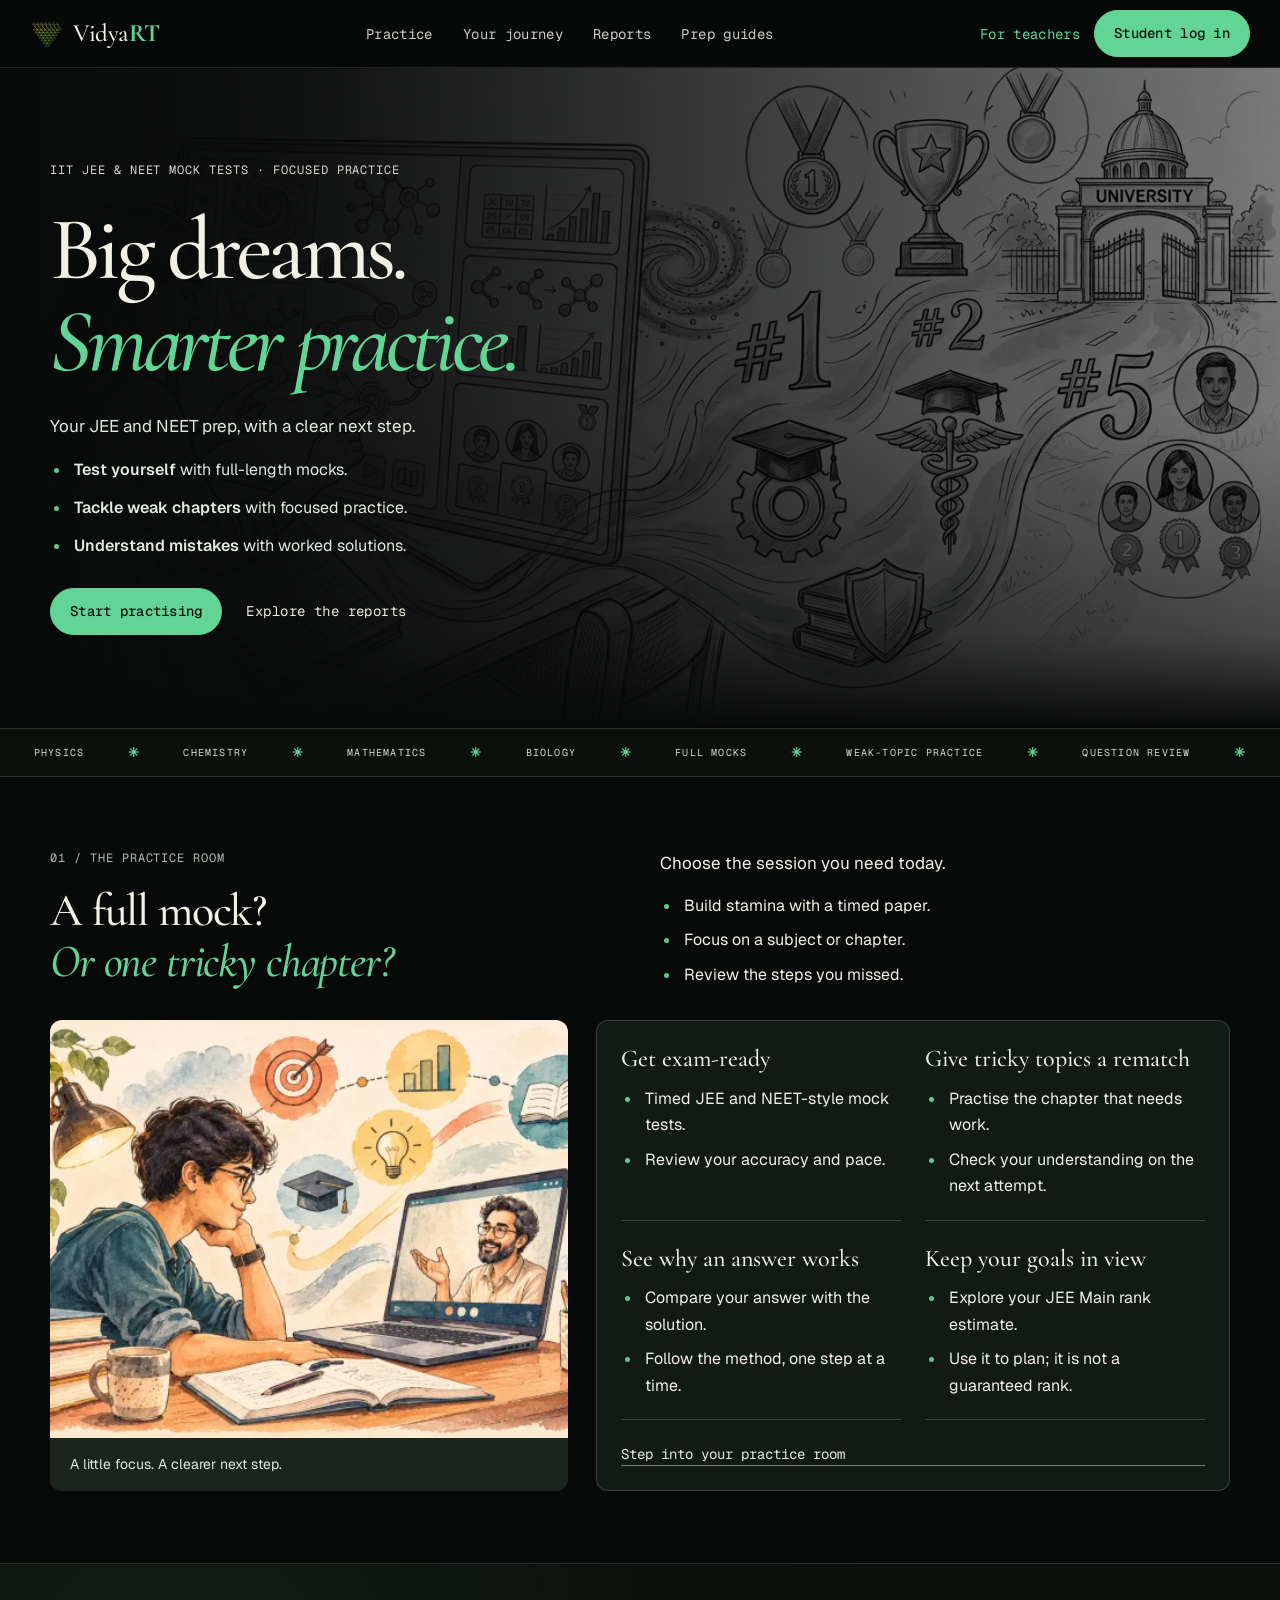
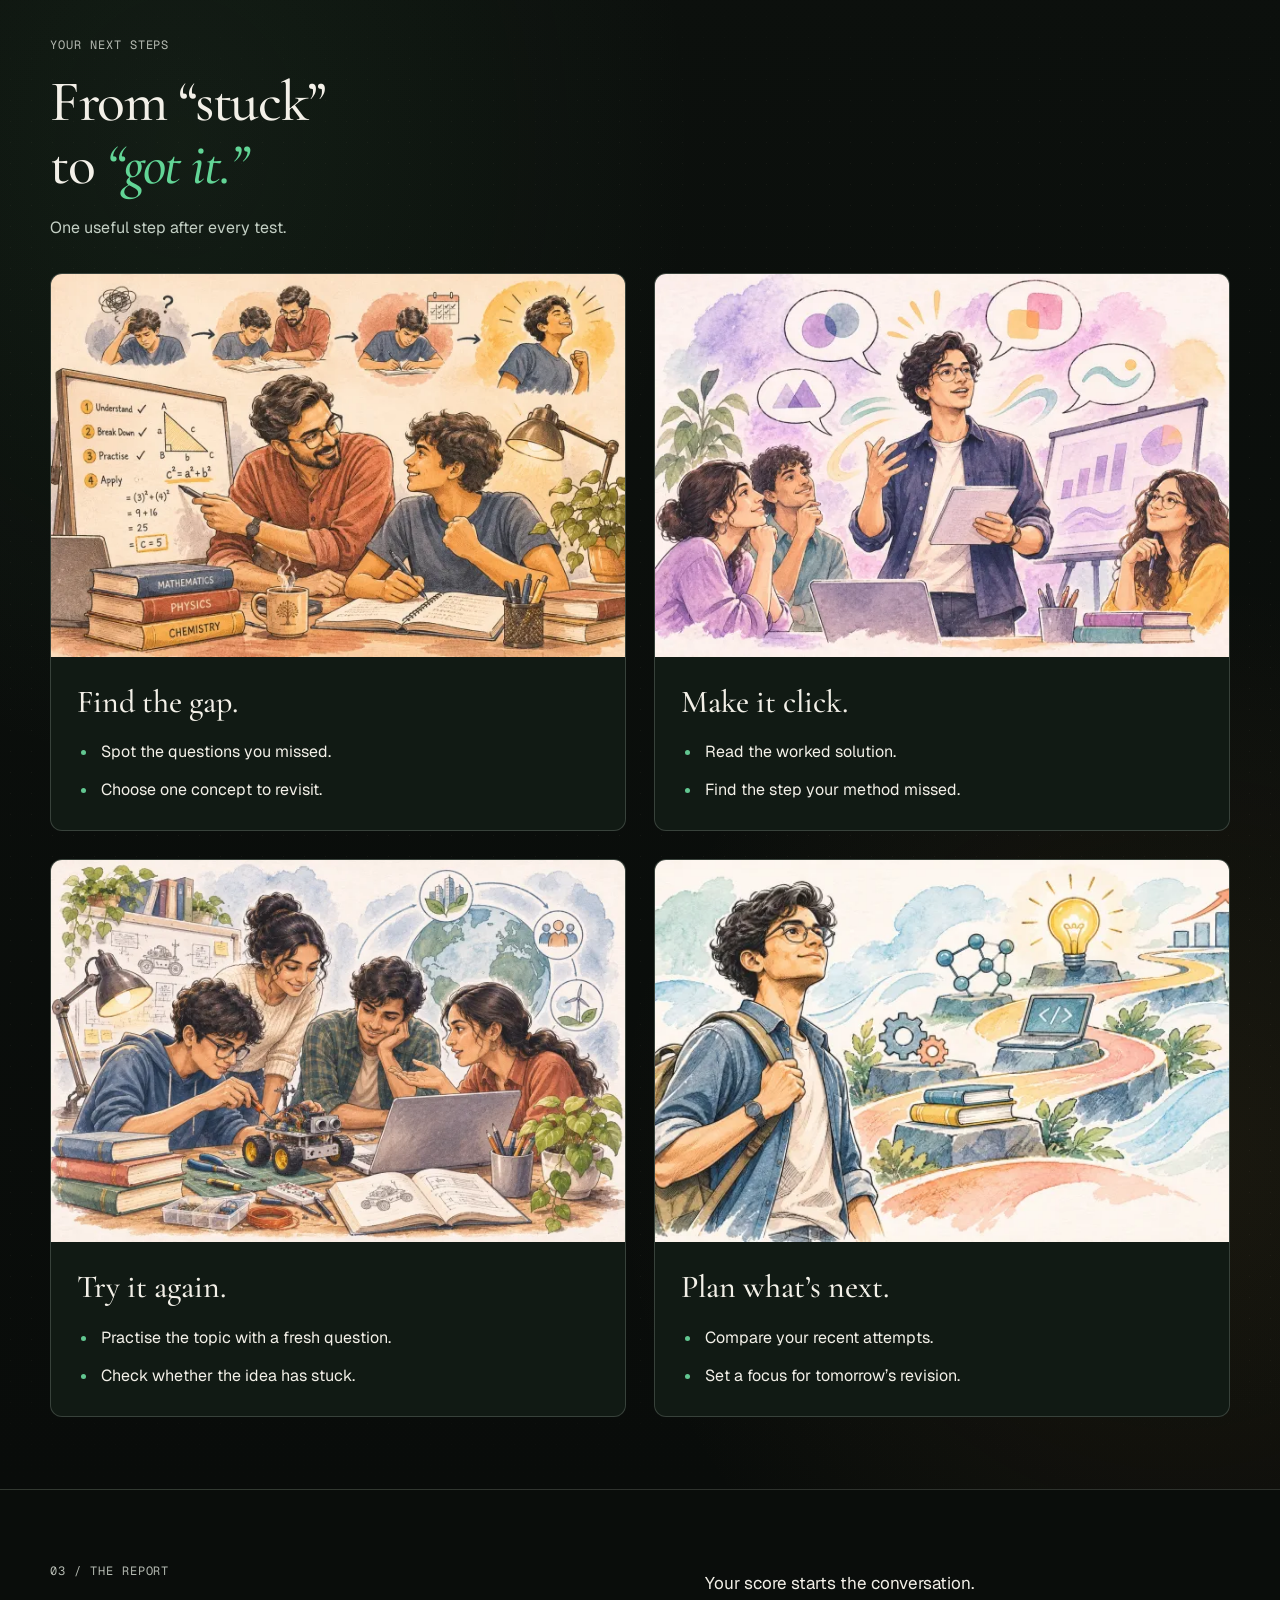
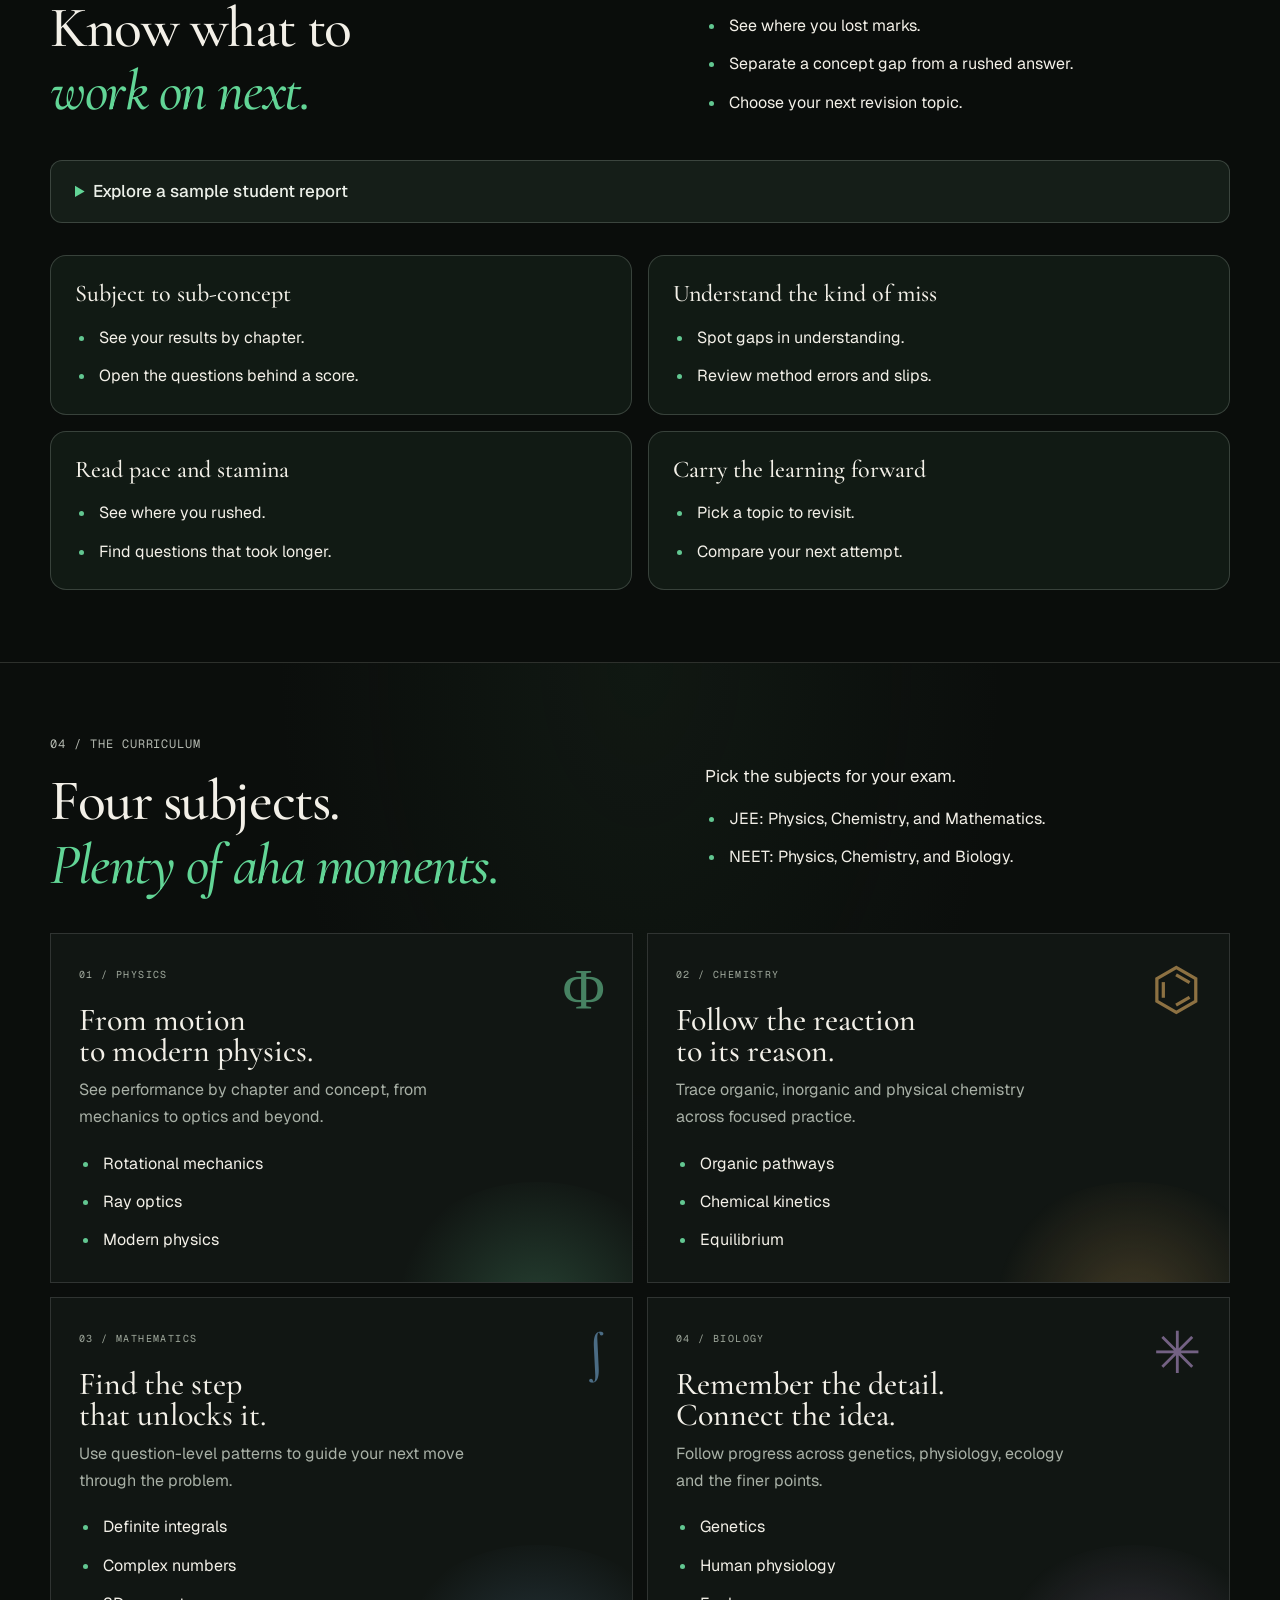
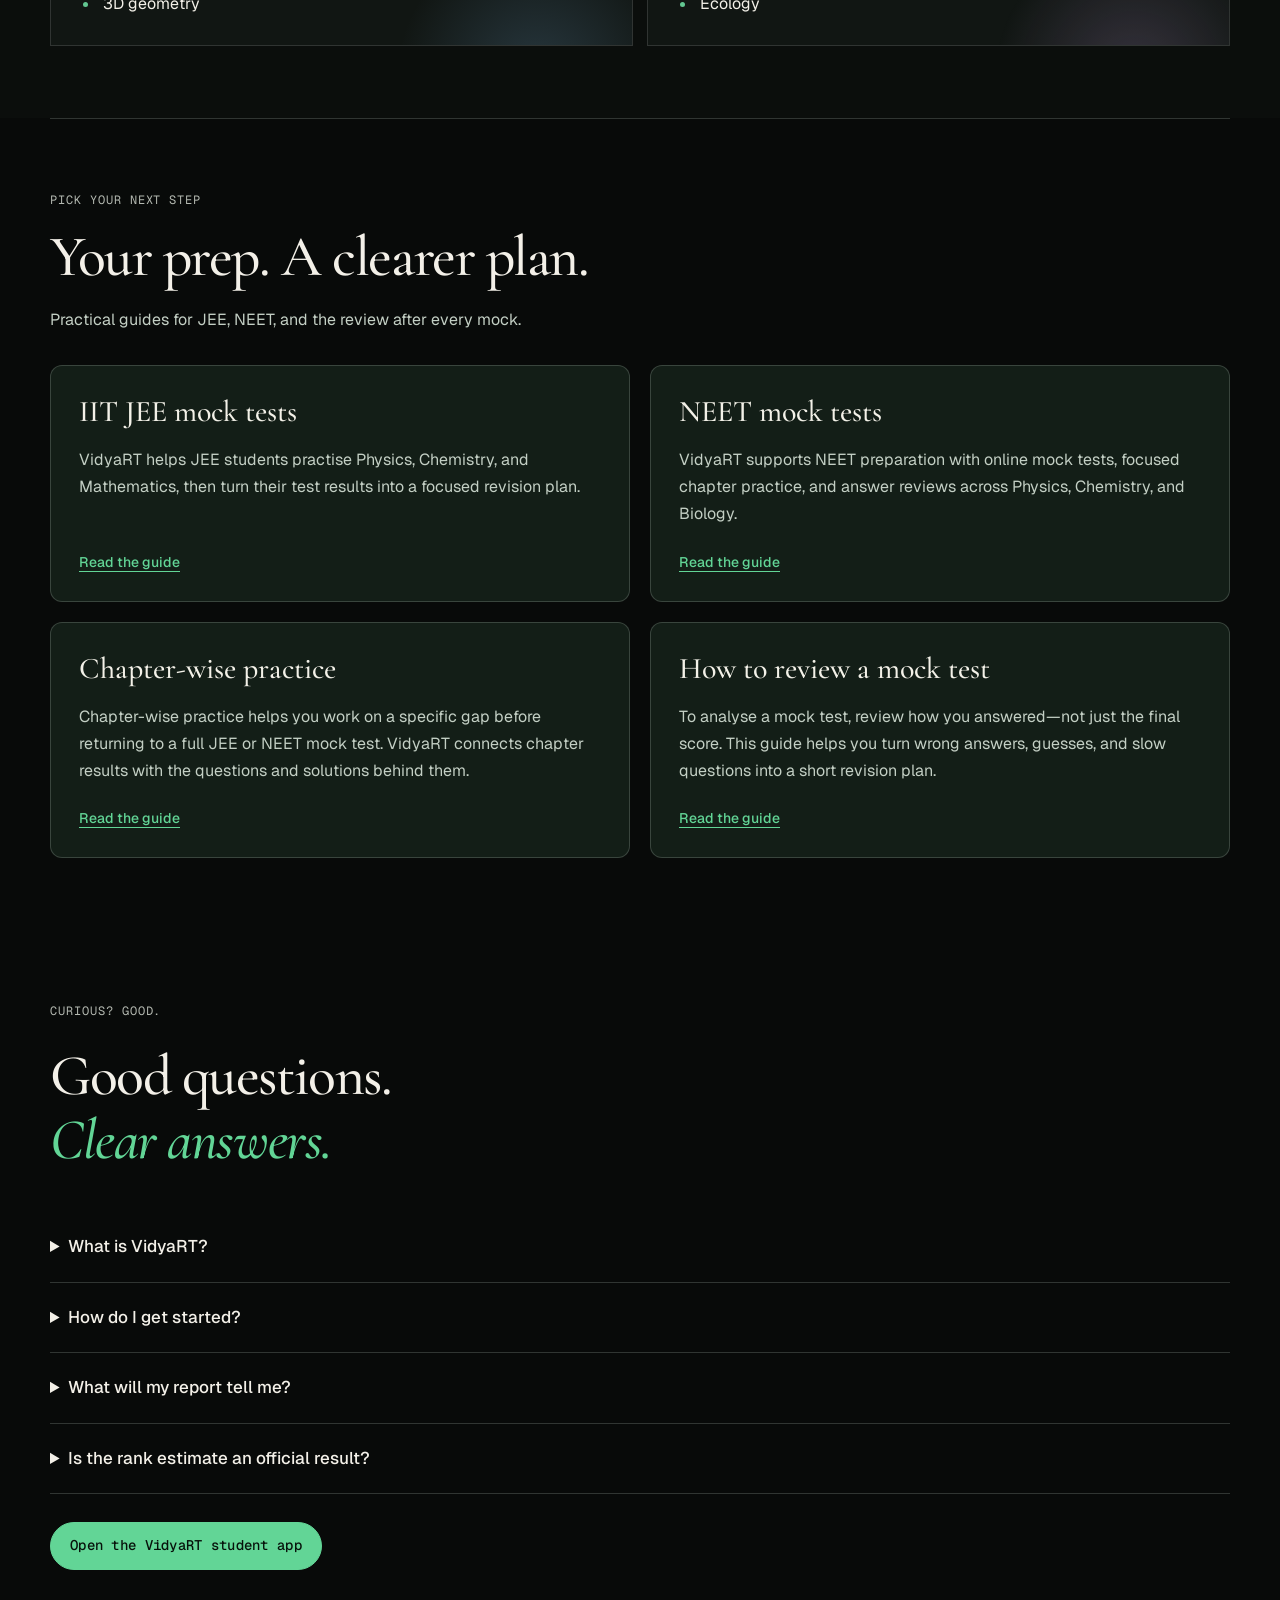
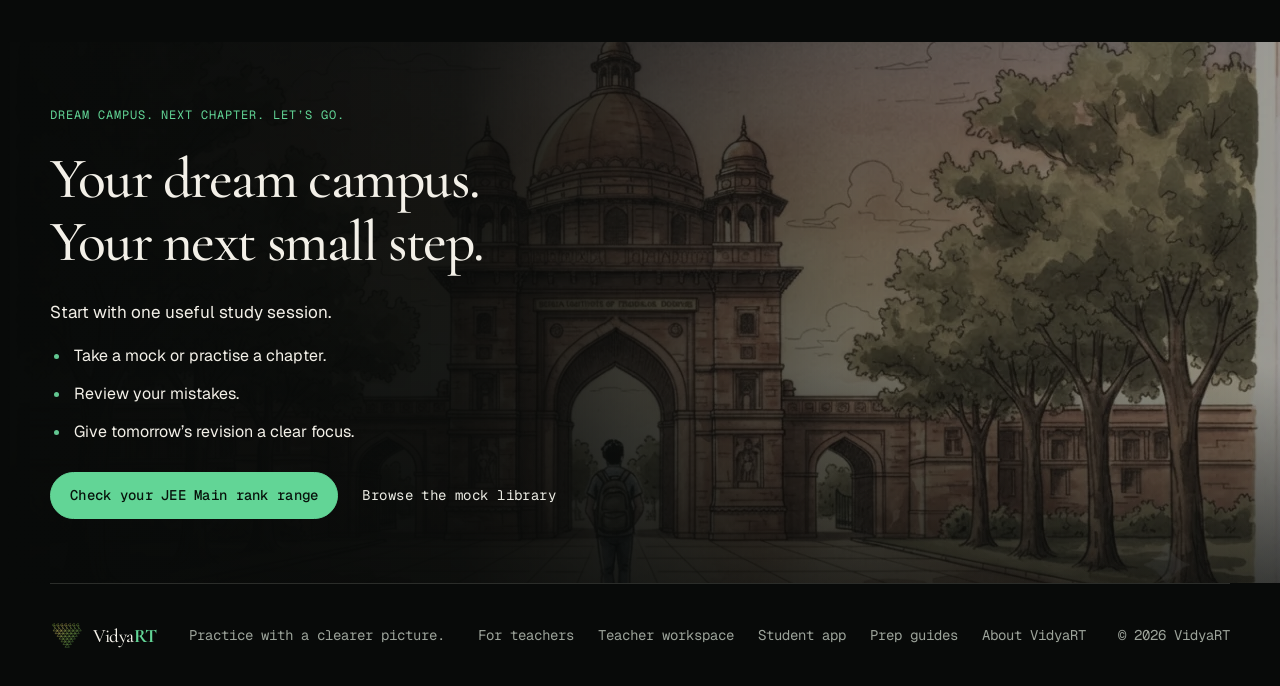
==== commit 269969f4: "fin" ====
--- a/index.html
+++ b/index.html
@@ -28,10 +28,10 @@
 <link crossorigin="" href="https://fonts.gstatic.com" rel="preconnect"/>
 <link href="https://fonts.googleapis.com/css2?family=Geist+Mono:wght@400;500;600&amp;family=Geist:wght@400;500;600;700&amp;family=Cormorant+Garamond:ital,wght@0,500;0,600;1,500;1,600&amp;display=swap" rel="stylesheet"/>
 <link href="site.css" rel="stylesheet"/>
-<link href="refinements.css" rel="stylesheet"/>
+<link href="refinements.css?v=20261126-mobile-tests" rel="stylesheet"/>
 <meta content="A student studies online and plans the next learning step" property="og:image:alt"/>
 <meta content="A student studies online and plans the next learning step" name="twitter:image:alt"/>
-<link href="scan.css" rel="stylesheet"/><link href="discover.css" rel="stylesheet"/><script type="application/ld+json">{"@context": "https://schema.org", "@graph": [{"@type": "Organization", "@id": "https://vidyart.com/#organization", "name": "VidyaRT", "url": "https://vidyart.com/", "logo": "https://vidyart.com/logo-mark.png"}, {"@type": "WebSite", "@id": "https://vidyart.info/#website", "url": "https://vidyart.info/", "name": "VidyaRT", "alternateName": "VidyaRT for Students", "inLanguage": "en-IN", "publisher": {"@id": "https://vidyart.com/#organization"}}, {"@type": "WebPage", "@id": "https://vidyart.info/#webpage", "url": "https://vidyart.info/", "name": "IIT JEE & NEET Mock Tests, Practice & Reports | VidyaRT", "description": "Practise for IIT JEE and NEET with VidyaRT mock tests, chapter-wise questions, worked solutions, and performance reports. Find your next revision focus.", "inLanguage": "en-IN", "isPartOf": {"@id": "https://vidyart.info/#website"}, "about": {"@id": "https://vidyart.info/#application"}}, {"@type": "WebApplication", "@id": "https://vidyart.info/#application", "name": "VidyaRT for Students", "url": "https://app.vidyart.online/", "applicationCategory": "EducationalApplication", "operatingSystem": "Web browser", "description": "JEE and NEET mock tests, chapter practice, worked solutions, and performance reports.", "publisher": {"@id": "https://vidyart.com/#organization"}}, {"@type": "FAQPage", "@id": "https://vidyart.info/#questions", "isPartOf": {"@id": "https://vidyart.info/#webpage"}, "mainEntity": [{"@type": "Question", "name": "What is VidyaRT?", "acceptedAnswer": {"@type": "Answer", "text": "A practice platform for JEE and NEET students. Mock tests, chapter practice, worked solutions, and reports."}}, {"@type": "Question", "name": "How do I get started?", "acceptedAnswer": {"@type": "Answer", "text": "Open the student app and sign in. Choose an available paper, then review your attempt."}}, {"@type": "Question", "name": "What will my report tell me?", "acceptedAnswer": {"@type": "Answer", "text": "Your accuracy, pace, and chapter performance. Which questions and concepts need another look."}}, {"@type": "Question", "name": "Is the rank estimate an official result?", "acceptedAnswer": {"@type": "Answer", "text": "No. It is a JEE Main planning estimate. Unlock it by answering enough questions across the required subjects. It does not guarantee an exam rank."}}]}]}</script><meta content="1672" property="og:image:width"/><meta content="941" property="og:image:height"/><meta content="image/jpeg" property="og:image:type"/></head>
+<link href="scan.css?v=20261126-mobile-tests" rel="stylesheet"/><link href="discover.css" rel="stylesheet"/><script type="application/ld+json">{"@context": "https://schema.org", "@graph": [{"@type": "Organization", "@id": "https://vidyart.com/#organization", "name": "VidyaRT", "url": "https://vidyart.com/", "logo": "https://vidyart.com/logo-mark.png"}, {"@type": "WebSite", "@id": "https://vidyart.info/#website", "url": "https://vidyart.info/", "name": "VidyaRT", "alternateName": "VidyaRT for Students", "inLanguage": "en-IN", "publisher": {"@id": "https://vidyart.com/#organization"}}, {"@type": "WebPage", "@id": "https://vidyart.info/#webpage", "url": "https://vidyart.info/", "name": "IIT JEE & NEET Mock Tests, Practice & Reports | VidyaRT", "description": "Practise for IIT JEE and NEET with VidyaRT mock tests, chapter-wise questions, worked solutions, and performance reports. Find your next revision focus.", "inLanguage": "en-IN", "isPartOf": {"@id": "https://vidyart.info/#website"}, "about": {"@id": "https://vidyart.info/#application"}}, {"@type": "WebApplication", "@id": "https://vidyart.info/#application", "name": "VidyaRT for Students", "url": "https://app.vidyart.online/", "applicationCategory": "EducationalApplication", "operatingSystem": "Web browser", "description": "JEE and NEET mock tests, chapter practice, worked solutions, and performance reports.", "publisher": {"@id": "https://vidyart.com/#organization"}}, {"@type": "FAQPage", "@id": "https://vidyart.info/#questions", "isPartOf": {"@id": "https://vidyart.info/#webpage"}, "mainEntity": [{"@type": "Question", "name": "What is VidyaRT?", "acceptedAnswer": {"@type": "Answer", "text": "A practice platform for JEE and NEET students. Mock tests, chapter practice, worked solutions, and reports."}}, {"@type": "Question", "name": "How do I get started?", "acceptedAnswer": {"@type": "Answer", "text": "Open the student app and sign in. Choose an available paper, then review your attempt."}}, {"@type": "Question", "name": "What will my report tell me?", "acceptedAnswer": {"@type": "Answer", "text": "Your accuracy, pace, and chapter performance. Which questions and concepts need another look."}}, {"@type": "Question", "name": "Is the rank estimate an official result?", "acceptedAnswer": {"@type": "Answer", "text": "No. It is a JEE Main planning estimate. Unlock it by answering enough questions across the required subjects. It does not guarantee an exam rank."}}]}]}</script><meta content="1672" property="og:image:width"/><meta content="941" property="og:image:height"/><meta content="image/jpeg" property="og:image:type"/><link rel="stylesheet" href="motion.css?v=20261126"/><script defer src="motion.js?v=20261126"></script></head>
 <body class="student-site"><a class="skip-link" href="#main-content">Skip to content</a>
 <div aria-hidden="true" class="scroll-progress"><i></i></div>
 <header class="topbar">
--- a/refinements.css
+++ b/refinements.css
@@ -54,8 +54,6 @@
  .report-depth > div { border-right: 0; }
  .report-view { overflow-x: auto; }
  .report-view p, .student-dashboard-welcome p, .target-rank-card > p, .marks-reach-card > p, .test-insight-card > p, .coach-note > p, .solution-question p, .solution-next-step p { font-size: .875rem !important; line-height: 1.65; }
- .available-test-row { grid-template-columns: 28px minmax(0,1fr); }
- .available-test-row > a { grid-column: 2; justify-self: start; font-size: .875rem; min-height: 44px; display: inline-flex; align-items: center; }
  .available-test-row > span > b, .coverage-row > span, .rank-gate > b, .fastest-path > div > b, .mark-gain-row > span, .chapter-score > span { font-size: .875rem; }
  .available-test-row > span > small, .coverage-row > strong, .rank-gate > span, .fastest-path > div > small, .chapter-score > b, .solution-caption, .pace-count-grid > div > span, .chapter-time-list > div, .chapter-time-list > div strong { font-size: .75rem; }
  .chapter-score, .chapter-time-list > div { flex-wrap: wrap; gap: .5rem; }
--- a/scan.css
+++ b/scan.css
@@ -184,3 +184,48 @@
  .student-site .teacher-switch { font-size: .75rem; }
  .student-site .menu-toggle { flex-shrink: 0; }
 }
+
+/* Explicit placement keeps test details, badges, and actions from sharing cells. */
+.student-site .available-tests > .widget-title {
+  flex-wrap: wrap;
+  align-items: baseline;
+  gap: 6px 16px;
+  margin-bottom: 16px;
+}
+.student-site .available-tests > .widget-title > b { font-size: 1.125rem; line-height: 1.4; }
+.student-site .available-tests > .widget-title > span { font-size: .875rem; line-height: 1.5; }
+.student-site .available-test-row {
+  grid-template-columns: 32px minmax(0, 1fr) auto;
+  grid-template-areas: "icon copy action" "icon status action";
+  align-items: start;
+  gap: 8px 12px;
+  padding-block: 20px;
+}
+.student-site .available-test-row > i { grid-area: icon; width: 32px; height: 32px; margin-top: 2px; }
+.student-site .available-test-row > span { grid-area: copy; min-width: 0; gap: 6px; }
+.student-site .available-test-row > span > b { font-size: 1rem; line-height: 1.4; }
+.student-site .available-test-row > span > small { font-size: .875rem; line-height: 1.55; }
+.student-site .available-test-row > strong { grid-area: status; font-size: .75rem; line-height: 1.5; }
+.student-site .available-test-row > a {
+  grid-area: action;
+  display: inline-flex;
+  align-items: center;
+  justify-content: center;
+  align-self: center;
+  justify-self: end;
+  min-height: 44px;
+  padding: 11px 14px;
+  font-size: .875rem;
+  line-height: 1.4;
+  white-space: normal;
+  text-align: center;
+}
+@media (max-width: 760px) {
+  .student-site .available-tests > .widget-title { flex-direction: column; align-items: flex-start; }
+  .student-site .available-test-row {
+    grid-template-columns: 32px minmax(0, 1fr);
+    grid-template-areas: "icon copy" "icon status" "action action";
+    gap: 10px 12px;
+  }
+  .student-site .available-test-row > a { justify-self: stretch; width: 100%; margin-top: 4px; }
+}
--- a/motion.css
+++ b/motion.css
@@ -0,0 +1,62 @@
+/* Balanced sections and progressive motion. Content remains readable without JS. */
+body .section-head, body .report-intro, body .paper-science-intro { align-items:center; gap:clamp(24px,4vw,56px); }
+body .section-head h2, body .report-intro h2 { margin:0; max-width:18ch; }
+body .section-head .scan-list, body .report-intro .scan-list { margin-bottom:0; }
+body .scan-details { margin-block:24px; }
+body .scan-details > summary { padding:18px 24px; }
+.student-site .practice-layout { grid-template-columns:.9fr 1.1fr; gap:28px; align-items:stretch; }
+.student-site .practice-visual { position:relative; top:auto; display:flex; flex-direction:column; }
+.student-site .practice-visual > img { flex:1; height:100%; min-height:0; object-fit:cover; }
+.student-site .practice-list { grid-template-columns:repeat(2,minmax(0,1fr)); padding:24px; gap:24px; }
+.student-site .practice-item,.student-site .practice-item:first-child { padding:0 0 20px; }
+.student-site .practice-item h3 { font-size:1.5rem; }
+.student-site .practice-list > .inline-link { padding:0; }
+.student-site .report-depth { gap:16px; }
+.student-site .report-depth > div { padding:24px; border:1px solid var(--scan-rule); border-radius:16px; background:#111a14; }
+.student-site .report-depth > div > b { font-size:1.5rem; }
+.student-site .report-depth .scan-list { margin:0; }
+.teacher-site .teacher-ethos,.teacher-site .teacher-next-step { gap:clamp(24px,4vw,48px); margin-block:32px; align-items:stretch; }
+.teacher-site .teacher-ethos figure,.teacher-site .teacher-next-step figure { margin:0; height:100%; min-height:320px; }
+.teacher-site .teacher-ethos > div,.teacher-site .teacher-next-step > div { align-self:center; padding:20px 0; }
+.teacher-site .teacher-ethos .scan-list { margin-bottom:0; }
+body .motion-enter { animation:soft-enter .7s cubic-bezier(.2,.7,.2,1) both; }
+@keyframes soft-enter { from { opacity:.15; translate:0 24px; } to { opacity:1; translate:0 0; } }
+@media(hover:hover) and (prefers-reduced-motion:no-preference) {
+ .learning-card,.teacher-feature-grid article,.report-depth > div,.report-depth-grid article,.discovery-card { transition:translate .3s ease,box-shadow .3s ease,border-color .3s ease; }
+ .learning-card:hover,.teacher-feature-grid article:hover,.report-depth > div:hover,.report-depth-grid article:hover,.discovery-card:hover { translate:0 -5px; box-shadow:0 16px 36px #0002; border-color:#62c791; }
+ .learning-card img { transition:scale .65s ease; }
+ .learning-card:hover img { scale:1.035; }
+}
+.story-controls { display:none; }
+.story-track.is-pinned { position:relative; height:var(--story-length); }
+.story-track.is-pinned .story-stage { position:sticky; top:var(--story-top); }
+body .is-pinned .story-deck { display:grid; grid-template-columns:minmax(0,1fr); gap:0; }
+body .is-pinned .story-deck > article { grid-area:1/1; opacity:0; visibility:hidden; translate:0 20px; transition:opacity .4s ease,translate .4s ease,visibility .4s; pointer-events:none; }
+body .is-pinned .story-deck > article.is-active { opacity:1; visibility:visible; translate:0 0; pointer-events:auto; }
+.is-pinned .story-controls { display:flex; align-items:center; justify-content:space-between; gap:12px; padding:14px 0; font: .875rem/1.4 var(--sans); }
+.story-controls button { border:1px solid #62c79166; background:#17271e; color:#eaf3ed; padding:10px 16px; min-height:44px; border-radius:999px; cursor:pointer; font:inherit; }
+.story-controls button:disabled { opacity:.4; cursor:default; }
+.story-controls button:focus-visible { outline:2px solid #62c791; outline-offset:3px; }
+.story-progress { position:absolute; bottom:0; height:2px; width:100%; background:#62c79133; }
+.story-progress::after { content:''; display:block; height:100%; width:var(--story-progress,25%); background:#62c791; transition:width .3s; }
+@media(max-width:900px) {
+ .student-site .practice-layout { grid-template-columns:1fr; }
+ .student-site .practice-visual { max-width:none; }
+ .student-site .practice-visual > img { height:auto; aspect-ratio:16/9; flex:none; }
+}
+@media(max-width:650px) {
+ body .section-head,body .report-intro { gap:20px; margin-bottom:28px; }
+ body .section-head h2,body .report-intro h2 { font-size:clamp(2rem,9vw,2.6rem); }
+ .student-site .practice-list { grid-template-columns:1fr; gap:20px; padding:22px; }
+ .student-site .report-depth > div { padding:22px; }
+ .teacher-site .teacher-ethos figure,.teacher-site .teacher-next-step figure { min-height:0; height:auto; }
+ body .is-pinned .learning-card figure { aspect-ratio:16/9; }
+ body .is-pinned .learning-card > div { padding:20px; }
+ body .is-pinned .learning-card h3 { margin-bottom:12px; }
+ body .is-pinned .teacher-feature-grid article { padding:30px 24px; background:radial-gradient(ellipse at top right,#315c3d,#19231b 75%); }
+ body .is-pinned .teacher-feature-grid h3 { font-size:2.25rem; margin-bottom:24px; }
+}
+@media(prefers-reduced-motion:reduce) {
+ body .motion-enter { animation:none; }
+ body *,body *::before,body *::after { scroll-behavior:auto!important; animation-duration:.01ms!important; animation-iteration-count:1!important; transition-duration:.01ms!important; }
+}
